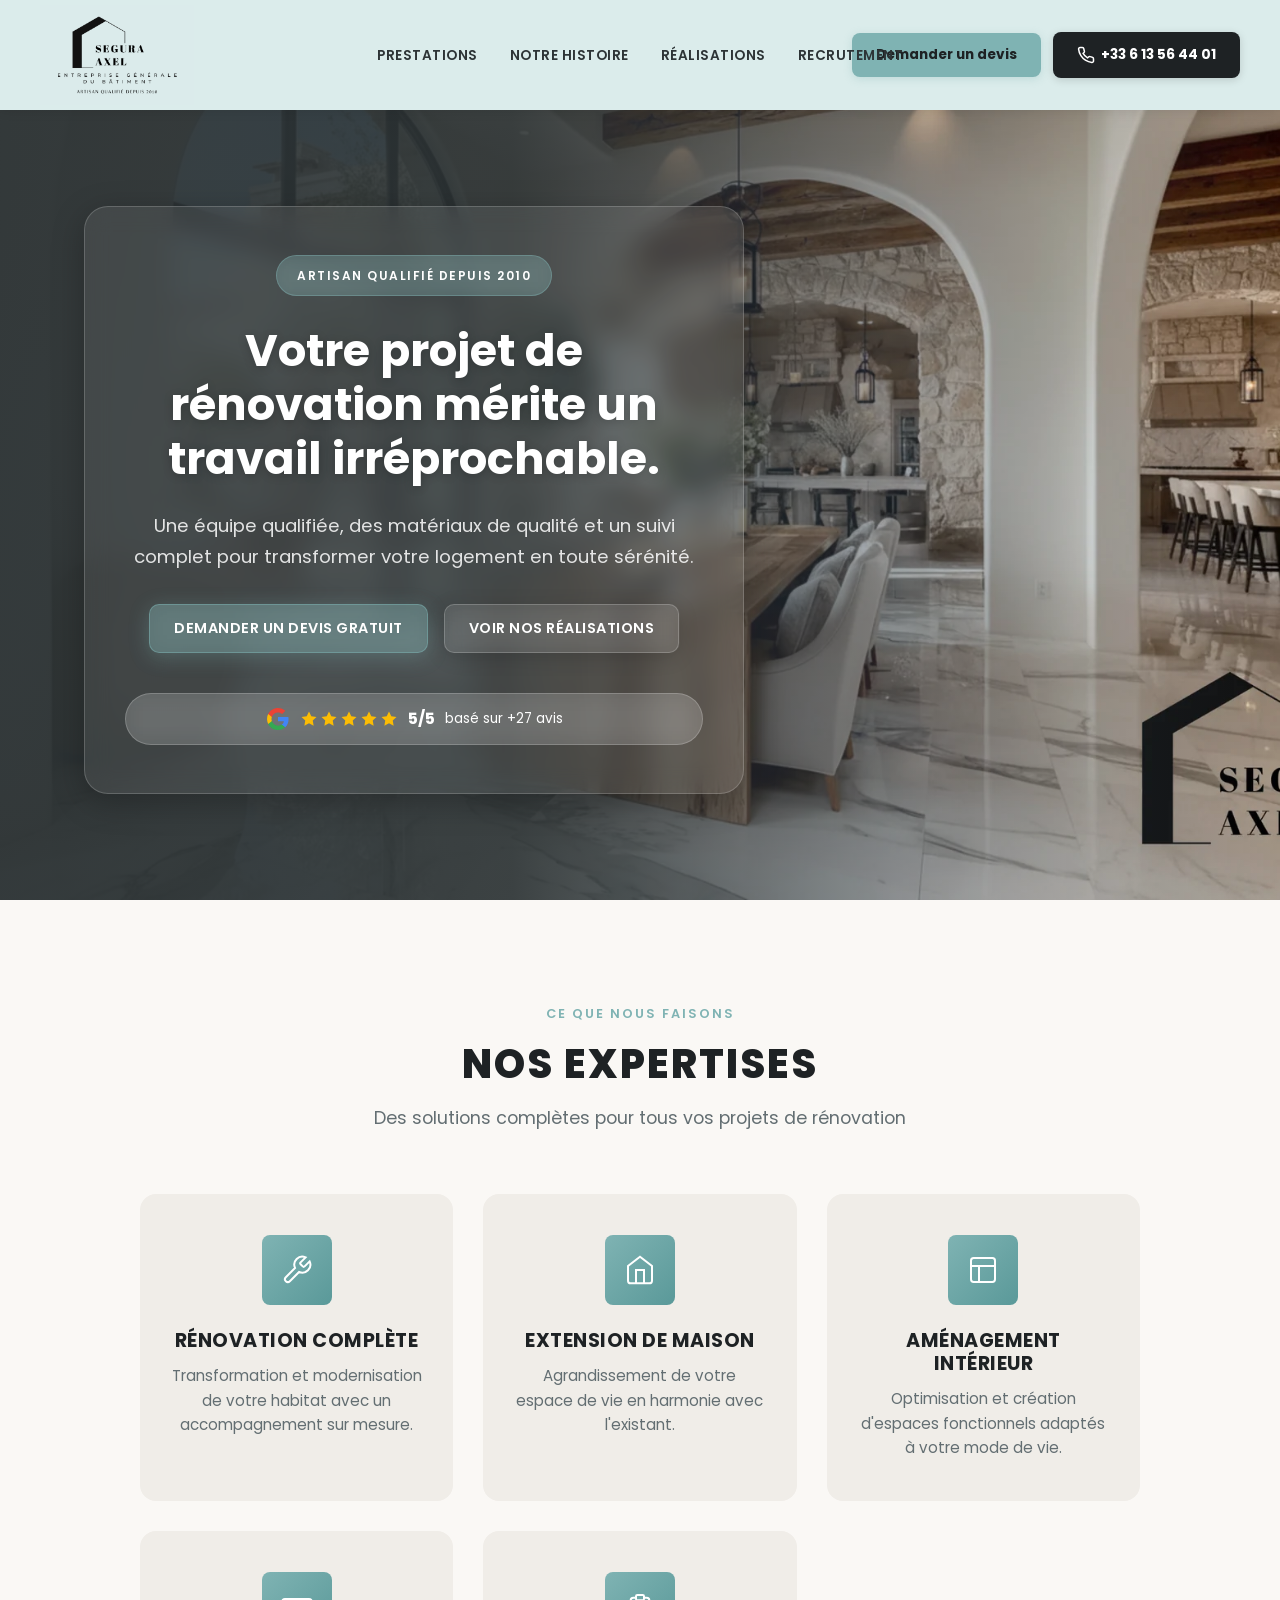
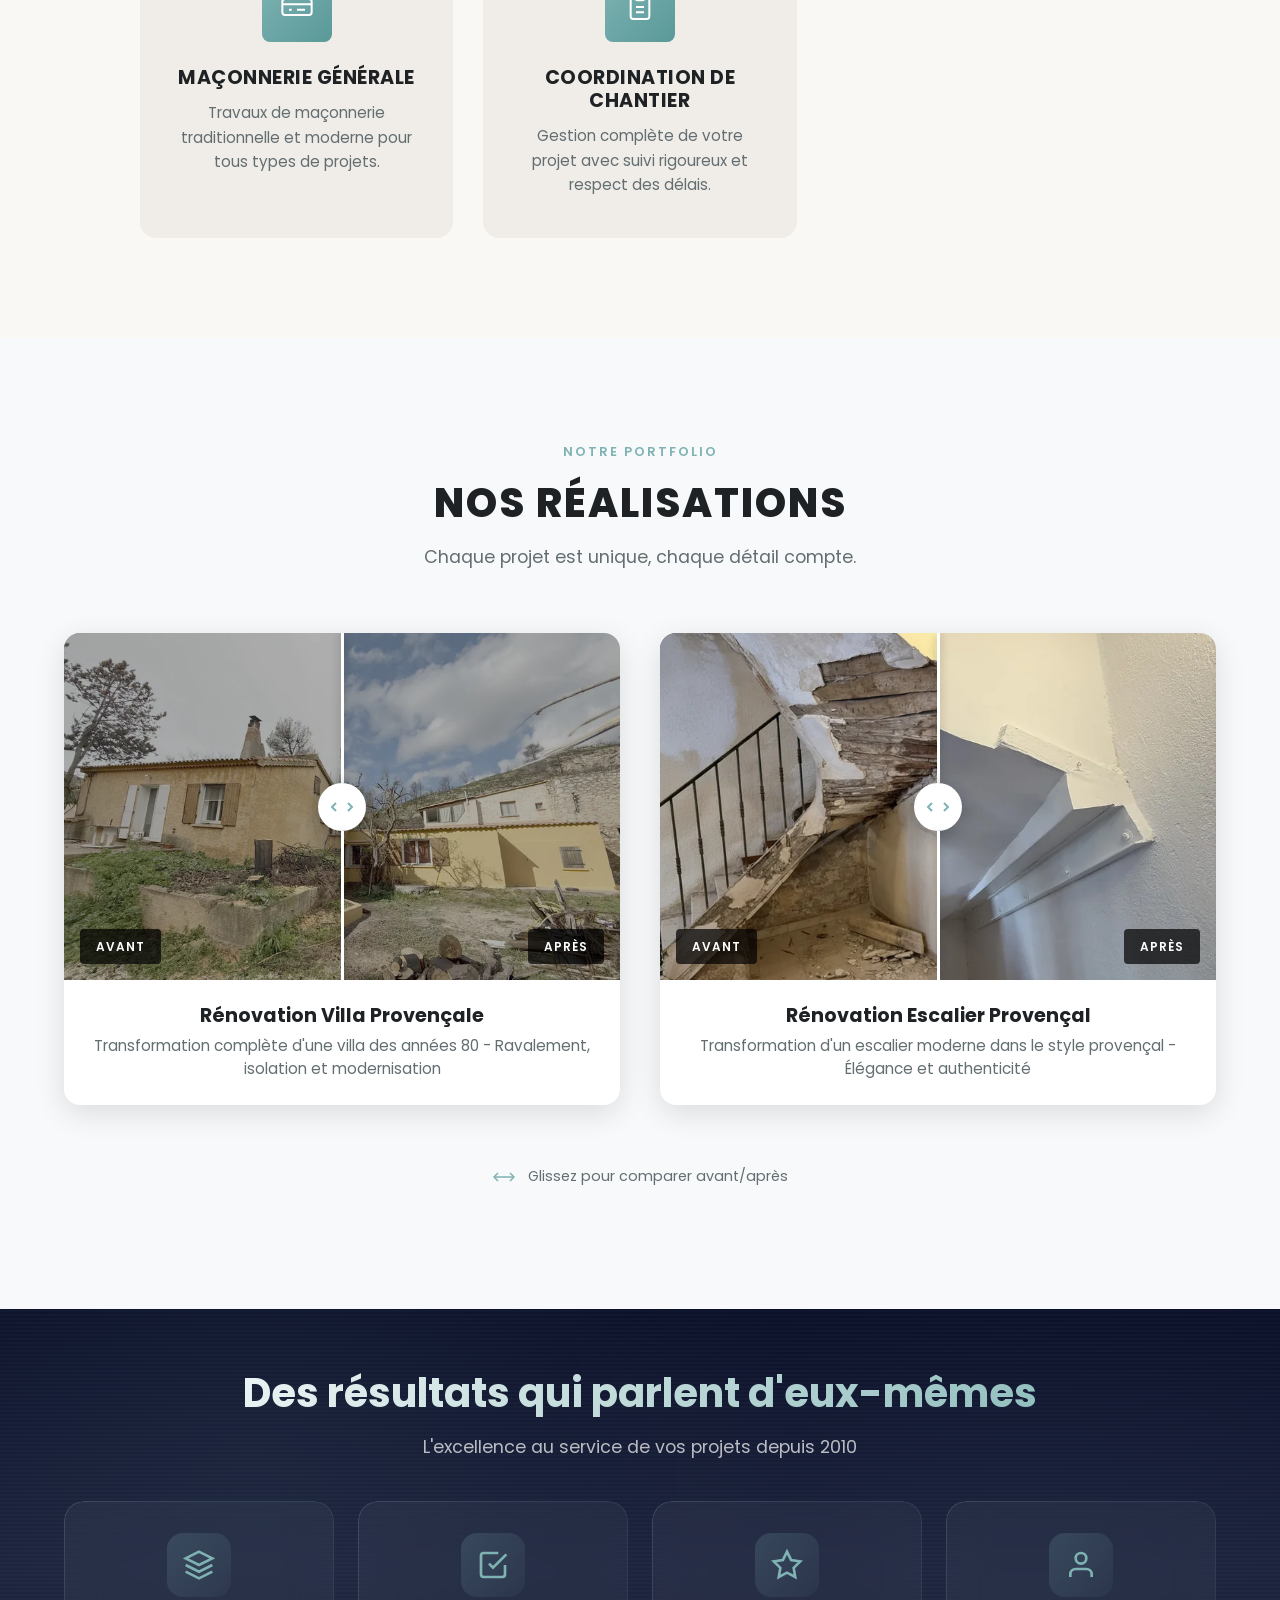
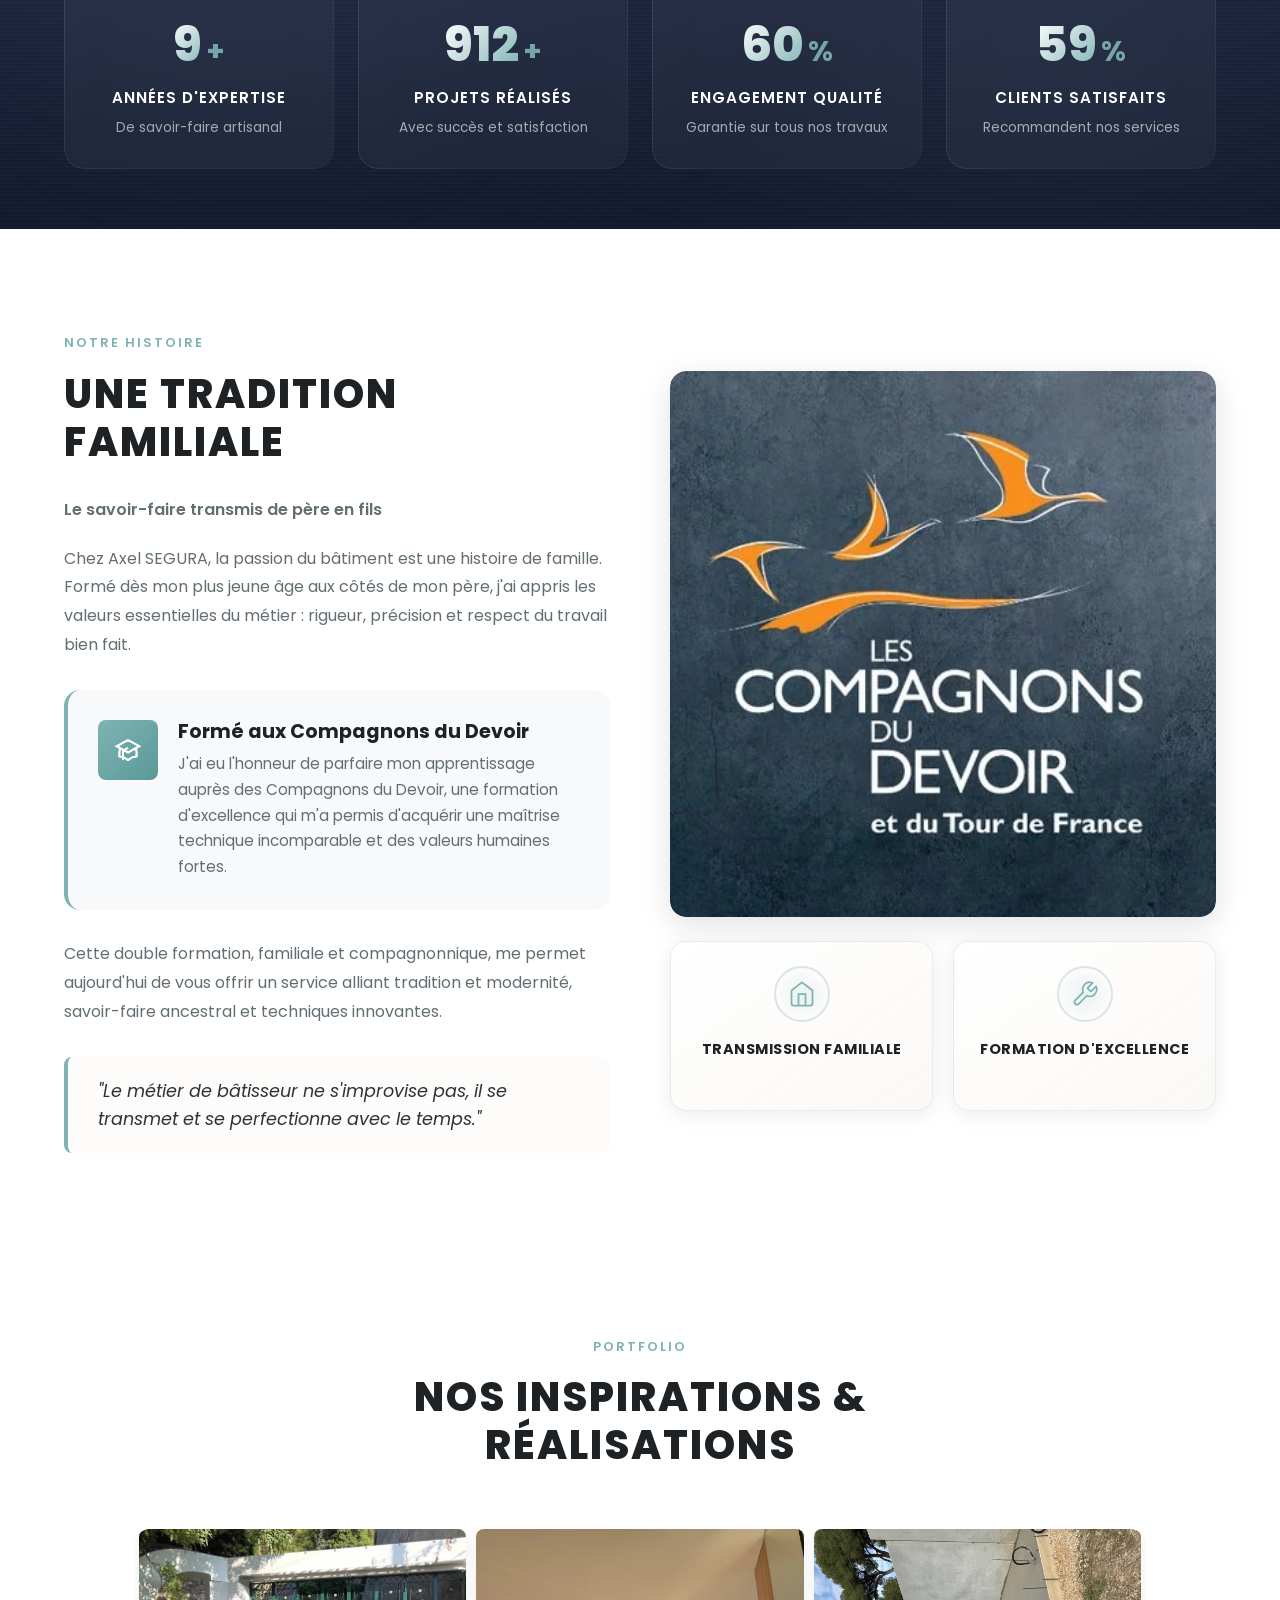
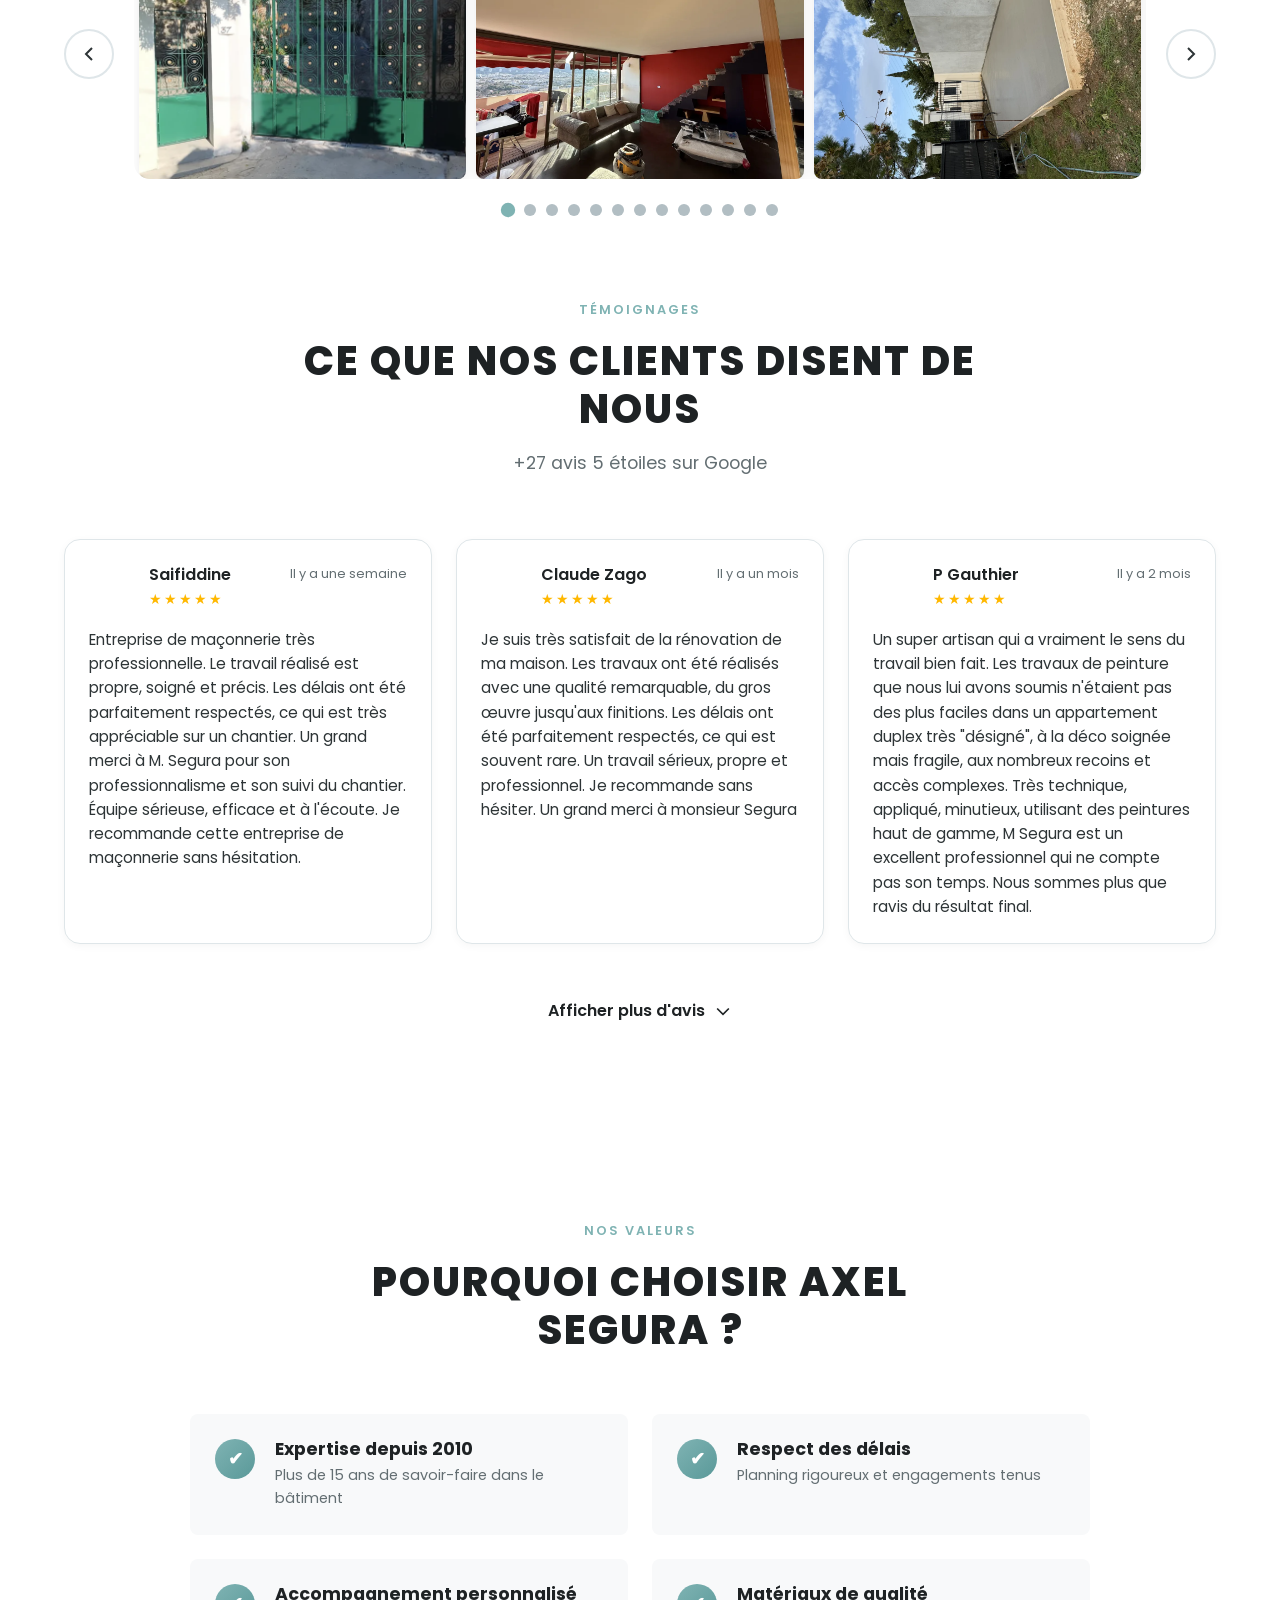
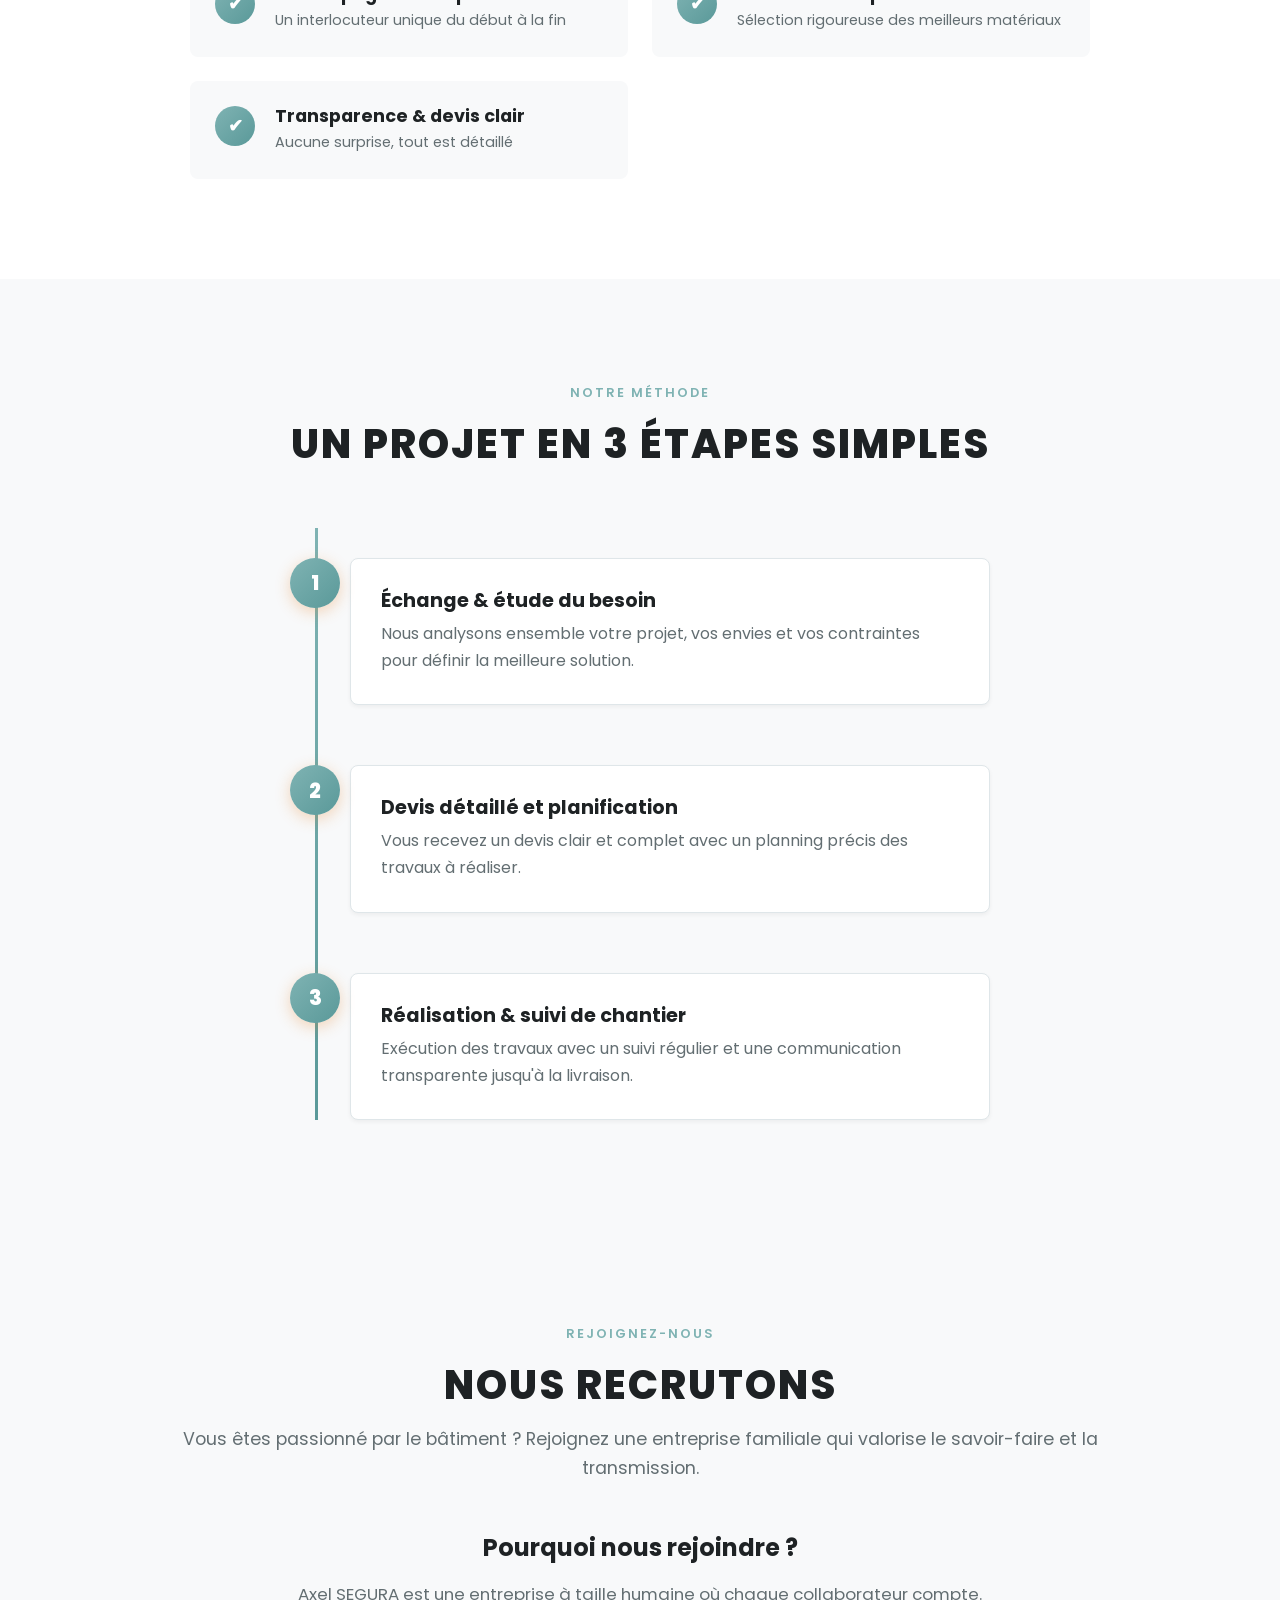
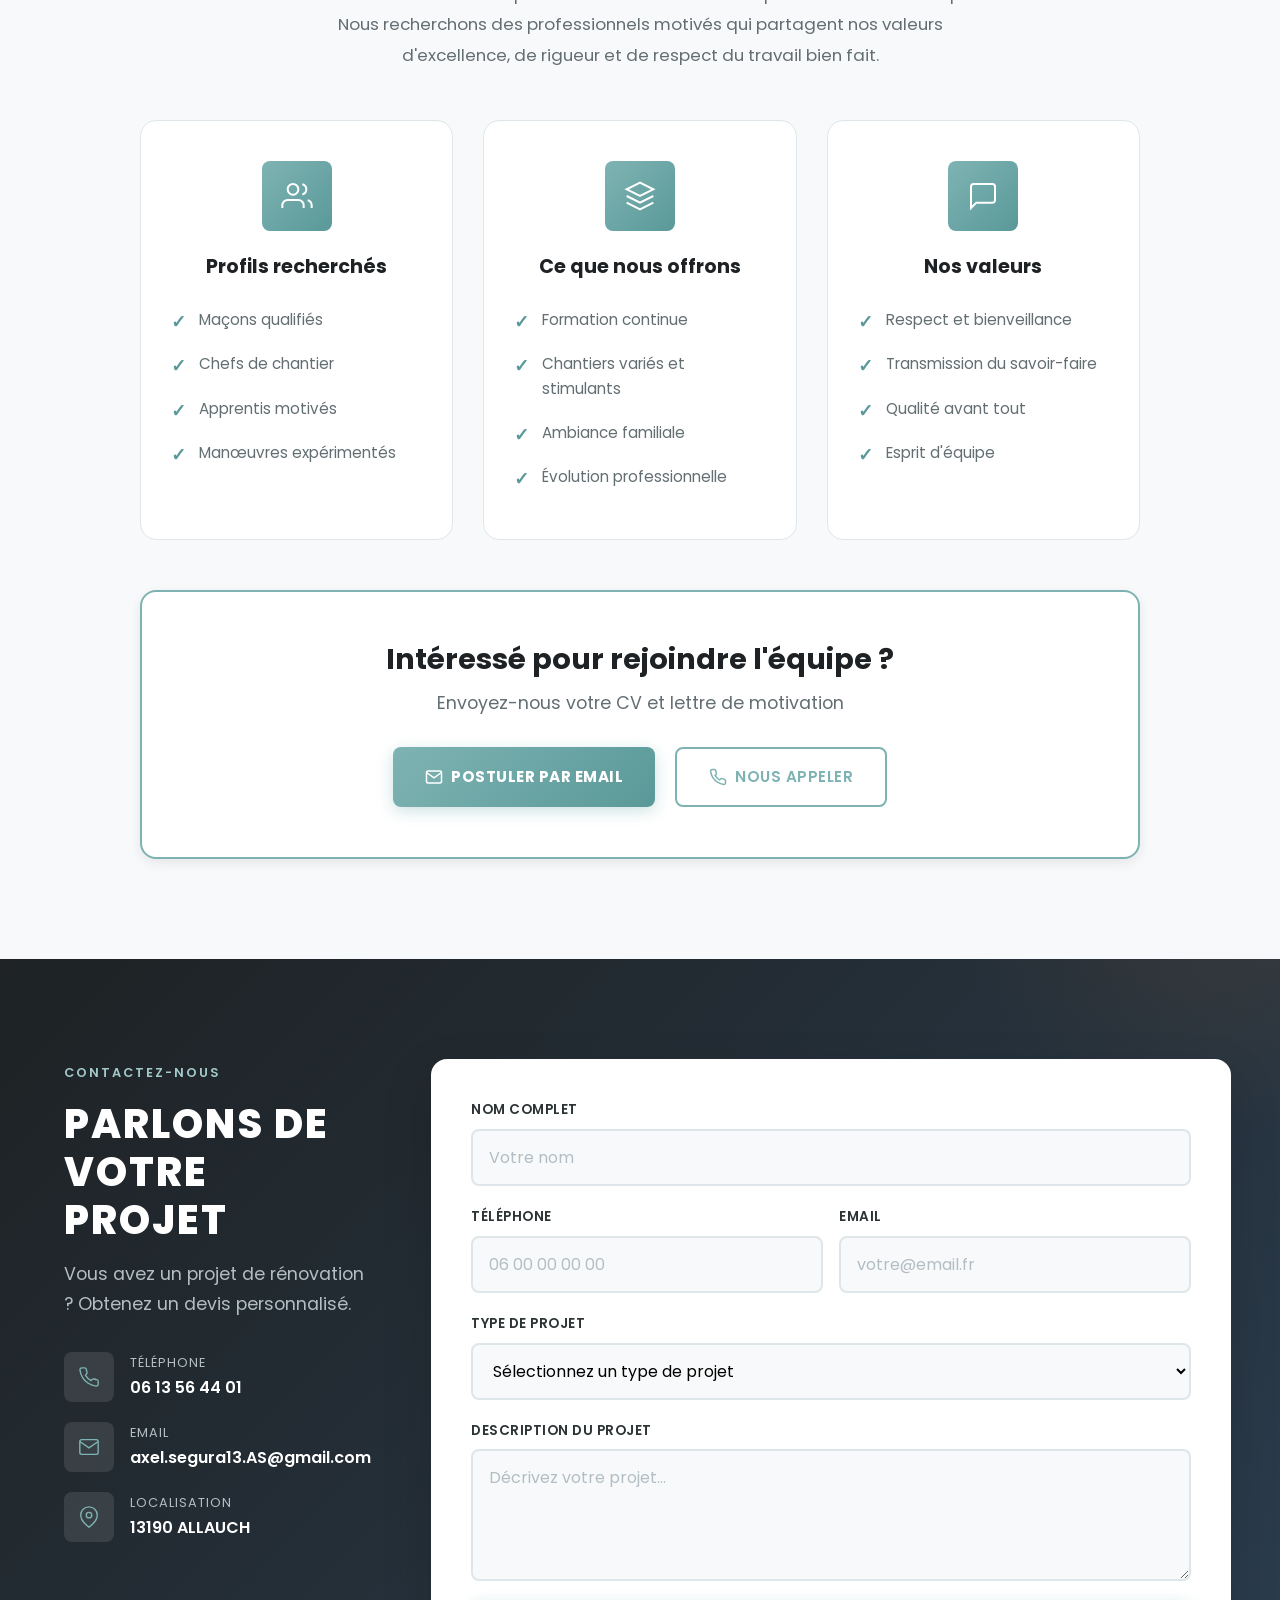
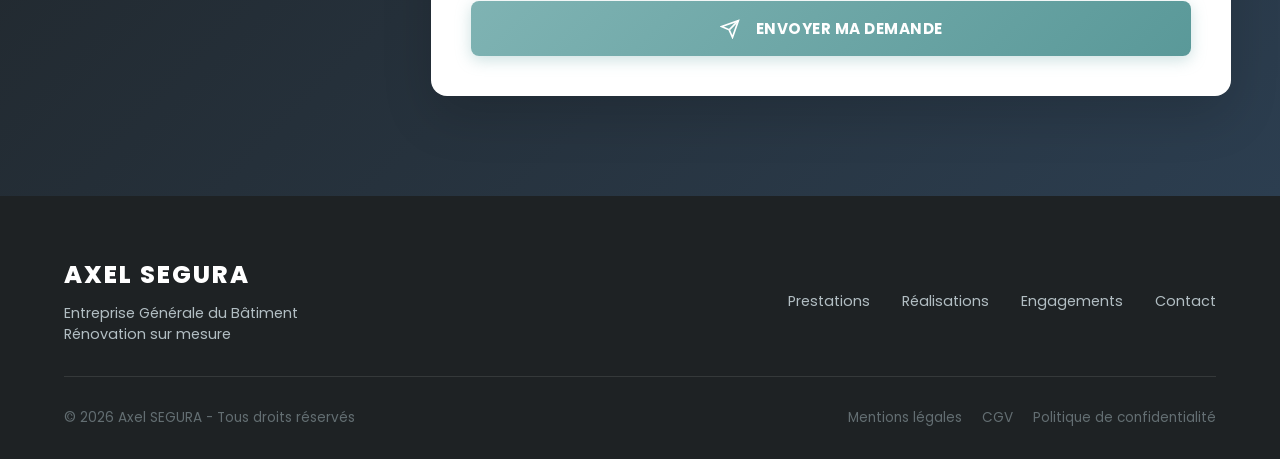
==== index.html @ 1718698f "Fix duplicate content: canonical tags + 301 redirects via vercel.json - Add rel=canonical on all 4 p" ====
<!DOCTYPE html>
<html lang="fr">
<head>
    <!-- Google tag (gtag.js) -->
    <script async src="https://www.googletagmanager.com/gtag/js?id=G-M253PGZ523"></script>
    <script>
      window.dataLayer = window.dataLayer || [];
      function gtag(){dataLayer.push(arguments);}
      gtag('js', new Date());

      gtag('config', 'G-M253PGZ523');
    </script>
    <meta charset="UTF-8">
    <meta name="viewport" content="width=device-width, initial-scale=1.0">
    <meta name="google-site-verification" content="0GB07opwco-Ave3UClfmg_T_8jl6MzcVwBlgSgaX25E">
    <meta name="description" content="Axel SEGURA - Entreprise Générale du Bâtiment. Construction et rénovation sur mesure. Artisan qualifié depuis 2010. Devis gratuit.">
    <meta name="keywords" content="construction, rénovation, bâtiment, maçonnerie, artisan, extension maison, aménagement intérieur">
    <meta name="author" content="Axel SEGURA">
    <title>Axel SEGURA | Construction & Rénovation sur mesure</title>
    <link rel="canonical" href="https://www.axel-segura-renovation.fr/">
    <link rel="preload" as="image" href="hero-bg.webp" type="image/webp" fetchpriority="high">
    <link rel="icon" type="image/png" href="favicon.png">
    <link rel="apple-touch-icon" href="favicon.png">
    <link rel="stylesheet" href="styles.css">
    <link rel="preconnect" href="https://fonts.googleapis.com">
    <link rel="preconnect" href="https://fonts.gstatic.com" crossorigin>
    <link rel="preload" href="https://fonts.googleapis.com/css2?family=Poppins:ital,wght@0,400;0,500;0,600;0,700;0,800;1,400;1,500;1,600&display=swap" as="style" onload="this.onload=null;this.rel='stylesheet'">
    <noscript><link href="https://fonts.googleapis.com/css2?family=Poppins:ital,wght@0,400;0,500;0,600;0,700;0,800;1,400;1,500;1,600&display=swap" rel="stylesheet"></noscript>
</head>
<body>
    <!-- Navigation -->
    <nav class="navbar" id="navbar">
        <div class="nav-container">
            <a href="#" class="nav-logo">
                <img src="AXEL-Logo.png" alt="Axel SEGURA - Entreprise Générale du Bâtiment" class="logo-image">
            </a>
            <ul class="nav-menu" id="navMenu">
                <div class="nav-menu-cta-mobile">
                    <button class="nav-cta-devis mobile-cta" id="openDevisModalMobile">
                        Demander un devis
                    </button>
                    <a href="tel:+33613564401" class="nav-cta-phone mobile-cta">
                        <svg viewBox="0 0 24 24" fill="none" stroke="currentColor" stroke-width="2" style="width: 18px; height: 18px; display: inline-block; vertical-align: middle; margin-right: 6px;">
                            <path d="M22 16.92v3a2 2 0 01-2.18 2 19.79 19.79 0 01-8.63-3.07 19.5 19.5 0 01-6-6 19.79 19.79 0 01-3.07-8.67A2 2 0 014.11 2h3a2 2 0 012 1.72 12.84 12.84 0 00.7 2.81 2 2 0 01-.45 2.11L8.09 9.91a16 16 0 006 6l1.27-1.27a2 2 0 012.11-.45 12.84 12.84 0 002.81.7A2 2 0 0122 16.92z"/>
                        </svg>
                        +33 6 13 56 44 01
                    </a>
                </div>
                <li><a href="#prestations" class="nav-link">Prestations</a></li>
                <li><a href="#histoire" class="nav-link">Notre Histoire</a></li>
                <li><a href="#realisations" class="nav-link">Réalisations</a></li>
                <li><a href="#recrutement" class="nav-link">Recrutement</a></li>
            </ul>
            <div class="nav-cta-group">
                <button class="nav-cta-devis" id="openDevisModal">
                    Demander un devis
                </button>
                <a href="tel:+33613564401" class="nav-cta-phone">
                    <svg viewBox="0 0 24 24" fill="none" stroke="currentColor" stroke-width="2" style="width: 18px; height: 18px; display: inline-block; vertical-align: middle; margin-right: 6px;">
                        <path d="M22 16.92v3a2 2 0 01-2.18 2 19.79 19.79 0 01-8.63-3.07 19.5 19.5 0 01-6-6 19.79 19.79 0 01-3.07-8.67A2 2 0 014.11 2h3a2 2 0 012 1.72 12.84 12.84 0 00.7 2.81 2 2 0 01-.45 2.11L8.09 9.91a16 16 0 006 6l1.27-1.27a2 2 0 012.11-.45 12.84 12.84 0 002.81.7A2 2 0 0122 16.92z"/>
                    </svg>
                    +33 6 13 56 44 01
                </a>
            </div>
            <button class="nav-toggle" id="navToggle" aria-label="Menu">
                <span></span>
                <span></span>
                <span></span>
            </button>
        </div>
    </nav>

    <!-- Modal Devis -->
    <div class="modal-overlay" id="devisModal">
        <div class="modal-content">
            <button class="modal-close" id="closeDevisModal">&times;</button>
            <h2 class="modal-title">Demande de devis gratuit</h2>
            <p class="modal-subtitle">Remplissez le formulaire ci-dessous et nous vous recontacterons dans les plus brefs délais.</p>
            <form class="devis-form" id="devisForm" action="https://formsubmit.co/axel.segura13.AS@gmail.com" method="POST">
                <input type="hidden" name="_subject" value="Nouvelle demande de devis - Site Axel SEGURA">
                <input type="hidden" name="_captcha" value="false">
                <input type="hidden" name="_template" value="table">
                <div class="form-row">
                    <div class="form-group">
                        <label for="devis-nom">Nom *</label>
                        <input type="text" id="devis-nom" name="nom" required placeholder="Votre nom">
                    </div>
                    <div class="form-group">
                        <label for="devis-prenom">Prénom *</label>
                        <input type="text" id="devis-prenom" name="prenom" required placeholder="Votre prénom">
                    </div>
                </div>
                <div class="form-row">
                    <div class="form-group">
                        <label for="devis-email">Email *</label>
                        <input type="email" id="devis-email" name="email" required placeholder="votre@email.com">
                    </div>
                    <div class="form-group">
                        <label for="devis-telephone">Téléphone *</label>
                        <input type="tel" id="devis-telephone" name="telephone" required placeholder="06 XX XX XX XX">
                    </div>
                </div>
                <div class="form-group">
                    <label for="devis-projet">Type de projet *</label>
                    <select id="devis-projet" name="projet" required>
                        <option value="">Sélectionnez un type de projet</option>
                        <option value="renovation">Rénovation complète</option>
                        <option value="extension">Extension / Agrandissement</option>
                        <option value="amenagement">Aménagement intérieur</option>
                        <option value="facade">Ravalement de façade</option>
                        <option value="autre">Autre projet</option>
                    </select>
                </div>
                <div class="form-group">
                    <label for="devis-message">Description du projet *</label>
                    <textarea id="devis-message" name="message" rows="4" required placeholder="Décrivez votre projet en quelques lignes..."></textarea>
                </div>
                <button type="submit" class="btn-submit-devis" id="devisBtnSubmit">Envoyer ma demande</button>
            </form>
            <div class="devis-success" id="devisSuccess">
                <div class="contact-success-icon">
                    <svg viewBox="0 0 24 24" fill="none" stroke="currentColor" stroke-width="2" width="48" height="48">
                        <path d="M22 11.08V12a10 10 0 1 1-5.93-9.14"/>
                        <polyline points="22 4 12 14.01 9 11.01"/>
                    </svg>
                </div>
                <h3>Demande envoyée !</h3>
                <p>Votre demande de devis a bien été réceptionnée. Nous vous recontacterons dans les plus brefs délais.</p>
            </div>
        </div>
    </div>

    <!-- Hero Section -->
    <section class="hero" id="hero">
        <div class="hero-overlay"></div>
        <div class="hero-container">
            <div class="hero-content fade-up">
                <div class="hero-glass-card">
                    <span class="hero-badge">Artisan qualifié depuis 2010</span>
                    <h1 class="hero-title">Votre projet de rénovation mérite un travail irréprochable.</h1>
                    <p class="hero-subtitle">Une équipe qualifiée, des matériaux de qualité et un suivi complet pour transformer votre logement en toute sérénité.</p>
                    <div class="hero-buttons">
                        <button class="btn btn-glass-primary open-devis-modal">
                            Demander un devis gratuit
                        </button>
                        <a href="#realisations" class="btn btn-glass-secondary">
                            Voir nos réalisations
                        </a>
                    </div>
                    <div class="google-reviews-badge">
                        <svg class="google-logo" viewBox="0 0 24 24" width="24" height="24">
                            <path fill="#4285F4" d="M22.56 12.25c0-.78-.07-1.53-.2-2.25H12v4.26h5.92c-.26 1.37-1.04 2.53-2.21 3.31v2.77h3.57c2.08-1.92 3.28-4.74 3.28-8.09z"/>
                            <path fill="#34A853" d="M12 23c2.97 0 5.46-.98 7.28-2.66l-3.57-2.77c-.98.66-2.23 1.06-3.71 1.06-2.86 0-5.29-1.93-6.16-4.53H2.18v2.84C3.99 20.53 7.7 23 12 23z"/>
                            <path fill="#FBBC05" d="M5.84 14.09c-.22-.66-.35-1.36-.35-2.09s.13-1.43.35-2.09V7.07H2.18C1.43 8.55 1 10.22 1 12s.43 3.45 1.18 4.93l2.85-2.22.81-.62z"/>
                            <path fill="#EA4335" d="M12 5.38c1.62 0 3.06.56 4.21 1.64l3.15-3.15C17.45 2.09 14.97 1 12 1 7.7 1 3.99 3.47 2.18 7.07l3.66 2.84c.87-2.6 3.3-4.53 6.16-4.53z"/>
                        </svg>
                        <div class="google-stars">
                            <svg viewBox="0 0 24 24" fill="#FBBC05" width="18" height="18"><path d="M12 2l3.09 6.26L22 9.27l-5 4.87 1.18 6.88L12 17.77l-6.18 3.25L7 14.14 2 9.27l6.91-1.01L12 2z"/></svg>
                            <svg viewBox="0 0 24 24" fill="#FBBC05" width="18" height="18"><path d="M12 2l3.09 6.26L22 9.27l-5 4.87 1.18 6.88L12 17.77l-6.18 3.25L7 14.14 2 9.27l6.91-1.01L12 2z"/></svg>
                            <svg viewBox="0 0 24 24" fill="#FBBC05" width="18" height="18"><path d="M12 2l3.09 6.26L22 9.27l-5 4.87 1.18 6.88L12 17.77l-6.18 3.25L7 14.14 2 9.27l6.91-1.01L12 2z"/></svg>
                            <svg viewBox="0 0 24 24" fill="#FBBC05" width="18" height="18"><path d="M12 2l3.09 6.26L22 9.27l-5 4.87 1.18 6.88L12 17.77l-6.18 3.25L7 14.14 2 9.27l6.91-1.01L12 2z"/></svg>
                            <svg viewBox="0 0 24 24" fill="#FBBC05" width="18" height="18"><path d="M12 2l3.09 6.26L22 9.27l-5 4.87 1.18 6.88L12 17.77l-6.18 3.25L7 14.14 2 9.27l6.91-1.01L12 2z"/></svg>
                        </div>
                        <span class="google-rating">5/5</span>
                        <span class="google-reviews-count">basé sur +27 avis</span>
                    </div>
                </div>
            </div>
        </div>
    </section>

    <!-- Prestations Section -->
    <section class="prestations" id="prestations">
        <div class="container">
            <div class="section-header fade-up">
                <span class="section-tag">Ce que nous faisons</span>
                <h2 class="section-title">NOS EXPERTISES</h2>
                <p class="section-subtitle">Des solutions complètes pour tous vos projets de rénovation</p>
            </div>
            <div class="prestations-grid">
                <div class="prestation-card fade-up">
                    <div class="prestation-icon">
                        <svg viewBox="0 0 24 24" fill="none" stroke="currentColor" stroke-width="1.5">
                            <path d="M14.7 6.3a1 1 0 000 1.4l1.6 1.6a1 1 0 001.4 0l3.77-3.77a6 6 0 01-7.94 7.94l-6.91 6.91a2.12 2.12 0 01-3-3l6.91-6.91a6 6 0 017.94-7.94l-3.76 3.76z"/>
                        </svg>
                    </div>
                    <h3>Rénovation complète</h3>
                    <p>Transformation et modernisation de votre habitat avec un accompagnement sur mesure.</p>
                </div>
                <div class="prestation-card fade-up delay-2">
                    <div class="prestation-icon">
                        <svg viewBox="0 0 24 24" fill="none" stroke="currentColor" stroke-width="1.5">
                            <path d="M3 9l9-7 9 7v11a2 2 0 01-2 2H5a2 2 0 01-2-2z"/>
                            <path d="M9 22V12h6v10"/>
                        </svg>
                    </div>
                    <h3>Extension de maison</h3>
                    <p>Agrandissement de votre espace de vie en harmonie avec l'existant.</p>
                </div>
                <div class="prestation-card fade-up">
                    <div class="prestation-icon">
                        <svg viewBox="0 0 24 24" fill="none" stroke="currentColor" stroke-width="1.5">
                            <rect x="3" y="3" width="18" height="18" rx="2"/>
                            <path d="M3 9h18M9 21V9"/>
                        </svg>
                    </div>
                    <h3>Aménagement intérieur</h3>
                    <p>Optimisation et création d'espaces fonctionnels adaptés à votre mode de vie.</p>
                </div>
                <div class="prestation-card fade-up delay-1">
                    <div class="prestation-icon">
                        <svg viewBox="0 0 24 24" fill="none" stroke="currentColor" stroke-width="1.5">
                            <rect x="1" y="6" width="22" height="12" rx="2"/>
                            <path d="M1 10h22M6 14h2M12 14h6"/>
                        </svg>
                    </div>
                    <h3>Maçonnerie générale</h3>
                    <p>Travaux de maçonnerie traditionnelle et moderne pour tous types de projets.</p>
                </div>
                <div class="prestation-card fade-up delay-2">
                    <div class="prestation-icon">
                        <svg viewBox="0 0 24 24" fill="none" stroke="currentColor" stroke-width="1.5">
                            <path d="M9 5H7a2 2 0 00-2 2v12a2 2 0 002 2h10a2 2 0 002-2V7a2 2 0 00-2-2h-2"/>
                            <rect x="9" y="3" width="6" height="4" rx="1"/>
                            <path d="M9 12h6M9 16h6"/>
                        </svg>
                    </div>
                    <h3>Coordination de chantier</h3>
                    <p>Gestion complète de votre projet avec suivi rigoureux et respect des délais.</p>
                </div>
            </div>
        </div>
    </section>

    <!-- Réalisations Section -->
    <section class="realisations" id="realisations">
        <div class="container">
            <div class="section-header fade-up">
                <span class="section-tag">Notre portfolio</span>
                <h2 class="section-title">NOS RÉALISATIONS</h2>
                <p class="section-subtitle">Chaque projet est unique, chaque détail compte.</p>
            </div>
            <div class="comparison-gallery fade-up">
                <div class="comparison-slider-container">
                    <div class="comparison-slider" id="comparisonSlider1">
                        <div class="comparison-image comparison-before">
                            <img src="Avant1.webp" width="800" height="600" loading="lazy" alt="Avant rénovation" onerror="this.style.display='none'; this.parentElement.classList.add('placeholder-active');">
                            <div class="comparison-placeholder">
                                <svg viewBox="0 0 24 24" fill="none" stroke="currentColor" stroke-width="1.5">
                                    <rect x="3" y="3" width="18" height="18" rx="2"/>
                                    <circle cx="8.5" cy="8.5" r="1.5"/>
                                    <path d="M21 15l-5-5L5 21"/>
                                </svg>
                                <span>Image Avant</span>
                            </div>
                            <span class="comparison-label">AVANT</span>
                        </div>
                        <div class="comparison-image comparison-after">
                            <img src="Apres1.webp" width="800" height="600" loading="lazy" alt="Après rénovation" onerror="this.style.display='none'; this.parentElement.classList.add('placeholder-active');">
                            <div class="comparison-placeholder">
                                <svg viewBox="0 0 24 24" fill="none" stroke="currentColor" stroke-width="1.5">
                                    <rect x="3" y="3" width="18" height="18" rx="2"/>
                                    <circle cx="8.5" cy="8.5" r="1.5"/>
                                    <path d="M21 15l-5-5L5 21"/>
                                </svg>
                                <span>Image Après</span>
                            </div>
                            <span class="comparison-label">APRÈS</span>
                        </div>
                        <div class="comparison-handle">
                            <div class="comparison-handle-line"></div>
                            <div class="comparison-handle-circle">
                                <svg viewBox="0 0 24 24" fill="none" stroke="currentColor" stroke-width="2">
                                    <path d="M18 8l4 4-4 4"/>
                                    <path d="M6 8l-4 4 4 4"/>
                                </svg>
                            </div>
                            <div class="comparison-handle-line"></div>
                        </div>
                    </div>
                    <div class="comparison-caption">
                        <h4>Rénovation Villa Provençale</h4>
                        <p>Transformation complète d'une villa des années 80 - Ravalement, isolation et modernisation</p>
                    </div>
                </div>
                
                <div class="comparison-slider-container">
                    <div class="comparison-slider" id="comparisonSlider2">
                        <div class="comparison-image comparison-before">
                            <img src="Avant2.webp" width="800" height="457" loading="lazy" alt="Avant rénovation escalier" onerror="this.style.display='none'; this.parentElement.classList.add('placeholder-active');">
                            <div class="comparison-placeholder">
                                <svg viewBox="0 0 24 24" fill="none" stroke="currentColor" stroke-width="1.5">
                                    <rect x="3" y="3" width="18" height="18" rx="2"/>
                                    <circle cx="8.5" cy="8.5" r="1.5"/>
                                    <path d="M21 15l-5-5L5 21"/>
                                </svg>
                                <span>Image Avant</span>
                            </div>
                            <span class="comparison-label">AVANT</span>
                        </div>
                        <div class="comparison-image comparison-after">
                            <img src="Apres2.webp" width="800" height="1066" loading="lazy" alt="Après rénovation escalier" onerror="this.style.display='none'; this.parentElement.classList.add('placeholder-active');">
                            <div class="comparison-placeholder">
                                <svg viewBox="0 0 24 24" fill="none" stroke="currentColor" stroke-width="1.5">
                                    <rect x="3" y="3" width="18" height="18" rx="2"/>
                                    <circle cx="8.5" cy="8.5" r="1.5"/>
                                    <path d="M21 15l-5-5L5 21"/>
                                </svg>
                                <span>Image Après</span>
                            </div>
                            <span class="comparison-label">APRÈS</span>
                        </div>
                        <div class="comparison-handle">
                            <div class="comparison-handle-line"></div>
                            <div class="comparison-handle-circle">
                                <svg viewBox="0 0 24 24" fill="none" stroke="currentColor" stroke-width="2">
                                    <path d="M18 8l4 4-4 4"/>
                                    <path d="M6 8l-4 4 4 4"/>
                                </svg>
                            </div>
                            <div class="comparison-handle-line"></div>
                        </div>
                    </div>
                    <div class="comparison-caption">
                        <h4>Rénovation Escalier Provençal</h4>
                        <p>Transformation d'un escalier moderne dans le style provençal - Élégance et authenticité</p>
                    </div>
                </div>
                
                <div class="comparison-instruction">
                    <svg viewBox="0 0 24 24" fill="none" stroke="currentColor" stroke-width="1.5">
                        <path d="M18 8l4 4-4 4"/>
                        <path d="M6 8l-4 4 4 4"/>
                        <line x1="2" y1="12" x2="22" y2="12"/>
                    </svg>
                    <span>Glissez pour comparer avant/après</span>
                </div>
            </div>
        </div>
    </section>

    <!-- Preuve Sociale Section -->
    <section class="social-proof" id="social-proof">
        <div class="container">
            <div class="social-proof-header fade-up">
                <h2 class="social-proof-title">Des résultats qui parlent d'eux-mêmes</h2>
                <p class="social-proof-subtitle">L'excellence au service de vos projets depuis 2010</p>
            </div>
            <div class="stats-grid-modern">
                <div class="stat-card fade-up">
                    <div class="stat-card-inner">
                        <div class="stat-icon-modern">
                            <svg viewBox="0 0 24 24" fill="none" stroke="currentColor" stroke-width="2">
                                <path d="M12 2L2 7l10 5 10-5-10-5z"/>
                                <path d="M2 17l10 5 10-5M2 12l10 5 10-5"/>
                            </svg>
                        </div>
                        <div class="stat-content">
                            <div class="stat-number-wrapper">
                                <span class="stat-number" data-target="15">0</span>
                                <span class="stat-suffix">+</span>
                            </div>
                            <span class="stat-label">Années d'expertise</span>
                            <span class="stat-description">De savoir-faire artisanal</span>
                        </div>
                    </div>
                </div>
                <div class="stat-card fade-up delay-1">
                    <div class="stat-card-inner">
                        <div class="stat-icon-modern">
                            <svg viewBox="0 0 24 24" fill="none" stroke="currentColor" stroke-width="2">
                                <path d="M9 11l3 3L22 4"/>
                                <path d="M21 12v7a2 2 0 01-2 2H5a2 2 0 01-2-2V5a2 2 0 012-2h11"/>
                            </svg>
                        </div>
                        <div class="stat-content">
                            <div class="stat-number-wrapper">
                                <span class="stat-number" data-target="1500">0</span>
                                <span class="stat-suffix">+</span>
                            </div>
                            <span class="stat-label">Projets réalisés</span>
                            <span class="stat-description">Avec succès et satisfaction</span>
                        </div>
                    </div>
                </div>
                <div class="stat-card fade-up delay-2">
                    <div class="stat-card-inner">
                        <div class="stat-icon-modern">
                            <svg viewBox="0 0 24 24" fill="none" stroke="currentColor" stroke-width="2">
                                <path d="M12 2l3.09 6.26L22 9.27l-5 4.87 1.18 6.88L12 17.77l-6.18 3.25L7 14.14 2 9.27l6.91-1.01L12 2z"/>
                            </svg>
                        </div>
                        <div class="stat-content">
                            <div class="stat-number-wrapper">
                                <span class="stat-number" data-target="100">0</span>
                                <span class="stat-suffix">%</span>
                            </div>
                            <span class="stat-label">Engagement qualité</span>
                            <span class="stat-description">Garantie sur tous nos travaux</span>
                        </div>
                    </div>
                </div>
                <div class="stat-card fade-up delay-3">
                    <div class="stat-card-inner">
                        <div class="stat-icon-modern">
                            <svg viewBox="0 0 24 24" fill="none" stroke="currentColor" stroke-width="2">
                                <path d="M20 21v-2a4 4 0 00-4-4H8a4 4 0 00-4 4v2"/>
                                <circle cx="12" cy="7" r="4"/>
                            </svg>
                        </div>
                        <div class="stat-content">
                            <div class="stat-number-wrapper">
                                <span class="stat-number" data-target="98">0</span>
                                <span class="stat-suffix">%</span>
                            </div>
                            <span class="stat-label">Clients satisfaits</span>
                            <span class="stat-description">Recommandent nos services</span>
                        </div>
                    </div>
                </div>
            </div>
        </div>
    </section>

    <!-- Histoire Section -->
    <section class="histoire" id="histoire">
        <div class="container">
            <div class="histoire-wrapper">
                <div class="histoire-content fade-up">
                    <span class="section-tag">Notre histoire</span>
                    <h2 class="section-title">UNE TRADITION FAMILIALE</h2>
                    <div class="histoire-text">
                        <p class="histoire-intro">Le savoir-faire transmis de père en fils</p>
                        <p>Chez Axel SEGURA, la passion du bâtiment est une histoire de famille. Formé dès mon plus jeune âge aux côtés de mon père, j'ai appris les valeurs essentielles du métier : rigueur, précision et respect du travail bien fait.</p>
                        <div class="histoire-highlight">
                            <div class="highlight-icon">
                                <svg viewBox="0 0 24 24" fill="none" stroke="currentColor" stroke-width="1.5">
                                    <path d="M12 14l9-5-9-5-9 5 9 5z"/>
                                    <path d="M12 14l6.16-3.422a12.083 12.083 0 01.665 6.479A11.952 11.952 0 0012 20.055a11.952 11.952 0 00-6.824-2.998 12.078 12.078 0 01.665-6.479L12 14z"/>
                                    <path d="M12 14l9-5-9-5-9 5 9 5zm0 0l6.16-3.422a12.083 12.083 0 01.665 6.479A11.952 11.952 0 0012 20.055a11.952 11.952 0 00-6.824-2.998 12.078 12.078 0 01.665-6.479L12 14zm-4 6v-7.5l4-2.222"/>
                                </svg>
                            </div>
                            <div class="highlight-content">
                                <h4>Formé aux Compagnons du Devoir</h4>
                                <p>J'ai eu l'honneur de parfaire mon apprentissage auprès des Compagnons du Devoir, une formation d'excellence qui m'a permis d'acquérir une maîtrise technique incomparable et des valeurs humaines fortes.</p>
                            </div>
                        </div>
                        <p>Cette double formation, familiale et compagnonnique, me permet aujourd'hui de vous offrir un service alliant tradition et modernité, savoir-faire ancestral et techniques innovantes.</p>
                        <blockquote class="histoire-quote">
                            "Le métier de bâtisseur ne s'improvise pas, il se transmet et se perfectionne avec le temps."
                        </blockquote>
                    </div>
                </div>
                <div class="histoire-image fade-up delay-1">
                    <div class="histoire-image-wrapper">
                        <img src="Compagnons-du-devoir-8.webp" width="400" height="400" loading="lazy" alt="Les Compagnons du Devoir et du Tour de France" class="histoire-image-real">
                    </div>
                    <div class="histoire-badges-modern">
                        <div class="badge-card" data-badge="famille">
                            <div class="badge-card-inner">
                                <div class="badge-icon-container">
                                    <div class="badge-icon-ring"></div>
                                    <div class="badge-icon-pulse"></div>
                                    <svg class="badge-svg" viewBox="0 0 24 24" fill="none" stroke="currentColor" stroke-width="1.5">
                                        <path class="svg-path-animate" d="M3 9l9-7 9 7v11a2 2 0 01-2 2H5a2 2 0 01-2-2z"/>
                                        <path class="svg-path-animate delay" d="M9 22V12h6v10"/>
                                    </svg>
                                </div>
                                <div class="badge-content">
                                    <span class="badge-title">Transmission familiale</span>
                                    <span class="badge-subtitle">Un héritage de savoir-faire</span>
                                </div>
                                <div class="badge-line"></div>
                            </div>
                        </div>
                        <div class="badge-card" data-badge="formation">
                            <div class="badge-card-inner">
                                <div class="badge-icon-container">
                                    <div class="badge-icon-ring"></div>
                                    <div class="badge-icon-pulse"></div>
                                    <svg class="badge-svg" viewBox="0 0 24 24" fill="none" stroke="currentColor" stroke-width="1.5">
                                        <path class="svg-path-animate" d="M14.7 6.3a1 1 0 000 1.4l1.6 1.6a1 1 0 001.4 0l3.77-3.77a6 6 0 01-7.94 7.94l-6.91 6.91a2.12 2.12 0 01-3-3l6.91-6.91a6 6 0 017.94-7.94l-3.76 3.76z"/>
                                    </svg>
                                </div>
                                <div class="badge-content">
                                    <span class="badge-title">Formation d'excellence</span>
                                    <span class="badge-subtitle">Compagnons du Devoir</span>
                                </div>
                                <div class="badge-line"></div>
                            </div>
                        </div>
                    </div>
                </div>
            </div>
        </div>
    </section>

    <!-- Gallery & Testimonials Section -->
    <section class="testimonials-section" id="testimonials">
        <div class="container">
            <!-- Gallery Carousel -->
            <div class="section-header fade-up">
                <span class="section-tag">Portfolio</span>
                <h2 class="section-title">NOS INSPIRATIONS & RÉALISATIONS</h2>
            </div>
            
            <div class="gallery-carousel fade-up">
                <div class="carousel-container">
                    <button class="carousel-btn carousel-prev" aria-label="Précédent">
                        <svg viewBox="0 0 24 24" fill="none" stroke="currentColor" stroke-width="2">
                            <path d="M15 18l-6-6 6-6"/>
                        </svg>
                    </button>
                    <div class="carousel-track-container">
                        <div class="carousel-track">
                            <div class="carousel-slide">
                                <img src="930841.webp" width="1200" height="508" loading="lazy" alt="Réalisation Axel Segura">
                            </div>
                            <div class="carousel-slide">
                                <img src="IMG_7239.webp" width="1200" height="900" loading="lazy" alt="Réalisation Axel Segura">
                            </div>
                            <div class="carousel-slide">
                                <img src="IMG_5467.webp" width="1200" height="900" loading="lazy" alt="Réalisation Axel Segura">
                            </div>
                            <div class="carousel-slide">
                                <img src="4744.webp" width="1200" height="900" loading="lazy" alt="Réalisation Axel Segura">
                            </div>
                            <div class="carousel-slide">
                                <img src="4860.webp" width="1200" height="900" loading="lazy" alt="Réalisation Axel Segura">
                            </div>
                            <div class="carousel-slide">
                                <img src="4681.webp" width="1200" height="900" loading="lazy" alt="Réalisation Axel Segura">
                            </div>
                            <div class="carousel-slide">
                                <img src="4939.webp" width="1200" height="900" loading="lazy" alt="Réalisation Axel Segura">
                            </div>
                            <div class="carousel-slide">
                                <img src="IMG_4490.webp" width="1200" height="900" loading="lazy" alt="Réalisation Axel Segura">
                            </div>
                            <div class="carousel-slide">
                                <img src="IMG_4491.webp" width="1200" height="900" loading="lazy" alt="Réalisation Axel Segura">
                            </div>
                            <div class="carousel-slide">
                                <img src="IMG_6276.webp" width="1200" height="900" loading="lazy" alt="Réalisation Axel Segura">
                            </div>
                            <div class="carousel-slide">
                                <img src="IMG_6277.webp" width="1200" height="900" loading="lazy" alt="Réalisation Axel Segura">
                            </div>
                            <div class="carousel-slide">
                                <img src="IMG_6965.webp" width="1200" height="900" loading="lazy" alt="Réalisation Axel Segura">
                            </div>
                            <div class="carousel-slide">
                                <img src="IMG_7524.webp" width="1200" height="900" loading="lazy" alt="Réalisation Axel Segura">
                            </div>
                            <div class="carousel-slide">
                                <img src="IMG_7522.webp" width="1200" height="900" loading="lazy" alt="Réalisation Axel Segura">
                            </div>
                            <div class="carousel-slide">
                                <img src="IMG_7305.webp" width="1200" height="900" loading="lazy" alt="Réalisation Axel Segura">
                            </div>
                        </div>
                    </div>
                    <button class="carousel-btn carousel-next" aria-label="Suivant">
                        <svg viewBox="0 0 24 24" fill="none" stroke="currentColor" stroke-width="2">
                            <path d="M9 18l6-6-6-6"/>
                        </svg>
                    </button>
                </div>
                <div class="carousel-dots"></div>
            </div>

            <!-- Testimonials -->
            <div class="section-header fade-up" style="margin-top: 80px;">
                <span class="section-tag">Témoignages</span>
                <h2 class="section-title">CE QUE NOS CLIENTS DISENT DE NOUS</h2>
                <p class="section-subtitle">+27 avis 5 étoiles sur Google</p>
            </div>
            
            <div class="testimonials-grid">
                <div class="testimonial-card fade-up">
                    <div class="testimonial-header">
                        <div class="testimonial-author">
                            <div class="author-avatar">S</div>
                            <div class="author-info">
                                <h4>Saifiddine</h4>
                                <div class="testimonial-stars">★★★★★</div>
                            </div>
                        </div>
                        <span class="testimonial-date">Il y a une semaine</span>
                    </div>
                    <p class="testimonial-text">Entreprise de maçonnerie très professionnelle. Le travail réalisé est propre, soigné et précis. Les délais ont été parfaitement respectés, ce qui est très appréciable sur un chantier. Un grand merci à M. Segura pour son professionnalisme et son suivi du chantier. Équipe sérieuse, efficace et à l'écoute. Je recommande cette entreprise de maçonnerie sans hésitation.</p>
                </div>

                <div class="testimonial-card fade-up">
                    <div class="testimonial-header">
                        <div class="testimonial-author">
                            <div class="author-avatar">C</div>
                            <div class="author-info">
                                <h4>Claude Zago</h4>
                                <div class="testimonial-stars">★★★★★</div>
                            </div>
                        </div>
                        <span class="testimonial-date">Il y a un mois</span>
                    </div>
                    <p class="testimonial-text">Je suis très satisfait de la rénovation de ma maison. Les travaux ont été réalisés avec une qualité remarquable, du gros œuvre jusqu'aux finitions. Les délais ont été parfaitement respectés, ce qui est souvent rare. Un travail sérieux, propre et professionnel. Je recommande sans hésiter. Un grand merci à monsieur Segura</p>
                </div>

                <div class="testimonial-card fade-up">
                    <div class="testimonial-header">
                        <div class="testimonial-author">
                            <div class="author-avatar">P</div>
                            <div class="author-info">
                                <h4>P Gauthier</h4>
                                <div class="testimonial-stars">★★★★★</div>
                            </div>
                        </div>
                        <span class="testimonial-date">Il y a 2 mois</span>
                    </div>
                    <p class="testimonial-text">Un super artisan qui a vraiment le sens du travail bien fait. Les travaux de peinture que nous lui avons soumis n'étaient pas des plus faciles dans un appartement duplex très "désigné", à la déco soignée mais fragile, aux nombreux recoins et accès complexes. Très technique, appliqué, minutieux, utilisant des peintures haut de gamme, M Segura est un excellent professionnel qui ne compte pas son temps. Nous sommes plus que ravis du résultat final.</p>
                </div>

                <div class="testimonial-card fade-up testimonial-hidden">
                    <div class="testimonial-header">
                        <div class="testimonial-author">
                            <div class="author-avatar">M</div>
                            <div class="author-info">
                                <h4>Marine Rambaud</h4>
                                <div class="testimonial-stars">★★★★★</div>
                            </div>
                        </div>
                        <span class="testimonial-date">Il y a 3 mois</span>
                    </div>
                    <p class="testimonial-text">J'ai contacté Mr Segura pour des travaux chez moi, et franchement je suis super contente du résultat ! Il est ponctuel, sérieux et bosse proprement, tout en restant sympa et à l'écoute. Le chantier s'est super bien passé, tout a été fait dans les temps et sans mauvaise surprise. Ça fait plaisir de tomber sur un artisan de confiance, je le recommande sans hésiter 👍</p>
                </div>

                <div class="testimonial-card fade-up testimonial-hidden">
                    <div class="testimonial-header">
                        <div class="testimonial-author">
                            <div class="author-avatar">L</div>
                            <div class="author-info">
                                <h4>Lylah</h4>
                                <div class="testimonial-stars">★★★★★</div>
                            </div>
                        </div>
                        <span class="testimonial-date">Il y a une semaine</span>
                    </div>
                    <p class="testimonial-text">Nous avons fait appel à cette entreprise pour une extension de chambre et nous sommes très satisfaits. Travail soigné, de bons conseils et délais respectés. Un grand merci à Monsieur Segura, d'une grande gentillesse. Nous recommandons sans hésitation.</p>
                </div>

                <div class="testimonial-card fade-up testimonial-hidden">
                    <div class="testimonial-header">
                        <div class="testimonial-author">
                            <div class="author-avatar">A</div>
                            <div class="author-info">
                                <h4>Alexandre Philipps</h4>
                                <div class="testimonial-stars">★★★★★</div>
                            </div>
                        </div>
                        <span class="testimonial-date">Il y a un mois</span>
                    </div>
                    <p class="testimonial-text">Une rénovation vraiment réussie ! Le travail est soigné, les finitions sont propres et le résultat est à la hauteur des attentes. J'ai fait appel à Mr Segura et je suis très satisfait. Bravo pour le sérieux et le professionnalisme.</p>
                </div>

                <div class="testimonial-card fade-up testimonial-hidden">
                    <div class="testimonial-header">
                        <div class="testimonial-author">
                            <div class="author-avatar">M</div>
                            <div class="author-info">
                                <h4>Marie-Lise Sabrié</h4>
                                <div class="testimonial-stars">★★★★★</div>
                            </div>
                        </div>
                        <span class="testimonial-date">Il y a 6 mois</span>
                    </div>
                    <p class="testimonial-text">Je ne peux que recommander Axel Segura d'un très grand professionnalisme : précis, méticuleux, respectueux des délais, à l'écoute, soucieux de laisser les espaces aussi propres que possible après le chantier... Je continuerai à faire appel à sa précieuse expertise pour mes prochains travaux. Un grand merci à lui et à son collègue.</p>
                </div>

                <div class="testimonial-card fade-up testimonial-hidden">
                    <div class="testimonial-header">
                        <div class="testimonial-author">
                            <div class="author-avatar">J</div>
                            <div class="author-info">
                                <h4>Julien Conti</h4>
                                <div class="testimonial-stars">★★★★★</div>
                            </div>
                        </div>
                        <span class="testimonial-date">Il y a un an</span>
                    </div>
                    <p class="testimonial-text">Je ne laisse que rarement des avis mais quand je rencontre des professionnels qui le méritent je n'hésite pas!! Trouver de bons artisans à Marseille avec un excellent rapport qualité-prix est un vrai défi, et je suis ravi d'être tombé sur une équipe aussi professionnelle, réactive et à l'écoute. Du début à la fin, la communication a été fluide, et ils ont parfaitement compris et réalisé ce que j'avais en tête – voire mieux ! 👏👏👏</p>
                </div>

                <div class="testimonial-card fade-up testimonial-hidden">
                    <div class="testimonial-header">
                        <div class="testimonial-author">
                            <div class="author-avatar">L</div>
                            <div class="author-info">
                                <h4>Laura Caire</h4>
                                <div class="testimonial-stars">★★★★★</div>
                            </div>
                        </div>
                        <span class="testimonial-date">Il y a un an</span>
                    </div>
                    <p class="testimonial-text">J'ai fait appel à cette entreprise pour la réalisation de mes travaux et je suis très satisfaite du résultat. Un entrepreneur d'un grand professionnalisme, consciencieux, sérieux et la gentillesse au rendez-vous. On peut lui faire confiance les yeux fermés. Les travaux ont été réalisés dans les délais, le devis conforme pour un tarif correct. Je recommande cette entreprise.</p>
                </div>
            </div>

            <div class="testimonials-more-container">
                <button class="btn-show-more" id="showMoreTestimonials">
                    <span>Afficher plus d'avis</span>
                    <svg viewBox="0 0 24 24" fill="none" stroke="currentColor" stroke-width="2">
                        <path d="M19 9l-7 7-7-7"/>
                    </svg>
                </button>
            </div>
        </div>
    </section>

    <!-- Engagements Section -->
    <section class="engagements" id="engagements">
        <div class="container">
            <div class="section-header fade-up">
                <span class="section-tag">Nos valeurs</span>
                <h2 class="section-title">POURQUOI CHOISIR AXEL SEGURA ?</h2>
            </div>
            <div class="engagements-grid">
                <div class="engagement-item fade-up">
                    <div class="engagement-check">✔</div>
                    <div class="engagement-content">
                        <h4>Expertise depuis 2010</h4>
                        <p>Plus de 15 ans de savoir-faire dans le bâtiment</p>
                    </div>
                </div>
                <div class="engagement-item fade-up delay-1">
                    <div class="engagement-check">✔</div>
                    <div class="engagement-content">
                        <h4>Respect des délais</h4>
                        <p>Planning rigoureux et engagements tenus</p>
                    </div>
                </div>
                <div class="engagement-item fade-up delay-2">
                    <div class="engagement-check">✔</div>
                    <div class="engagement-content">
                        <h4>Accompagnement personnalisé</h4>
                        <p>Un interlocuteur unique du début à la fin</p>
                    </div>
                </div>
                <div class="engagement-item fade-up">
                    <div class="engagement-check">✔</div>
                    <div class="engagement-content">
                        <h4>Matériaux de qualité</h4>
                        <p>Sélection rigoureuse des meilleurs matériaux</p>
                    </div>
                </div>
                <div class="engagement-item fade-up delay-1">
                    <div class="engagement-check">✔</div>
                    <div class="engagement-content">
                        <h4>Transparence & devis clair</h4>
                        <p>Aucune surprise, tout est détaillé</p>
                    </div>
                </div>
            </div>
        </div>
    </section>

    <!-- Processus Section -->
    <section class="processus" id="processus">
        <div class="container">
            <div class="section-header fade-up">
                <span class="section-tag">Notre méthode</span>
                <h2 class="section-title">UN PROJET EN 3 ÉTAPES SIMPLES</h2>
            </div>
            <div class="processus-timeline">
                <div class="timeline-line"></div>
                <div class="processus-step fade-up">
                    <div class="step-number">1</div>
                    <div class="step-content">
                        <h4>Échange & étude du besoin</h4>
                        <p>Nous analysons ensemble votre projet, vos envies et vos contraintes pour définir la meilleure solution.</p>
                    </div>
                </div>
                <div class="processus-step fade-up delay-1">
                    <div class="step-number">2</div>
                    <div class="step-content">
                        <h4>Devis détaillé et planification</h4>
                        <p>Vous recevez un devis clair et complet avec un planning précis des travaux à réaliser.</p>
                    </div>
                </div>
                <div class="processus-step fade-up delay-2">
                    <div class="step-number">3</div>
                    <div class="step-content">
                        <h4>Réalisation & suivi de chantier</h4>
                        <p>Exécution des travaux avec un suivi régulier et une communication transparente jusqu'à la livraison.</p>
                    </div>
                </div>
            </div>
        </div>
    </section>

    <!-- Recrutement Section -->
    <section class="recrutement" id="recrutement">
        <div class="container">
            <div class="recrutement-wrapper">
                <div class="recrutement-header fade-up">
                    <span class="section-tag">Rejoignez-nous</span>
                    <h2 class="section-title">NOUS RECRUTONS</h2>
                    <p class="section-subtitle">Vous êtes passionné par le bâtiment ? Rejoignez une entreprise familiale qui valorise le savoir-faire et la transmission.</p>
                </div>
                <div class="recrutement-content">
                    <div class="recrutement-intro fade-up">
                        <h3>Pourquoi nous rejoindre ?</h3>
                        <p>Axel SEGURA est une entreprise à taille humaine où chaque collaborateur compte. Nous recherchons des professionnels motivés qui partagent nos valeurs d'excellence, de rigueur et de respect du travail bien fait.</p>
                    </div>
                    <div class="recrutement-grid">
                        <div class="recrutement-card fade-up">
                            <div class="recrutement-icon">
                                <svg viewBox="0 0 24 24" fill="none" stroke="currentColor" stroke-width="1.5">
                                    <path d="M17 21v-2a4 4 0 00-4-4H5a4 4 0 00-4 4v2"/>
                                    <circle cx="9" cy="7" r="4"/>
                                    <path d="M23 21v-2a4 4 0 00-3-3.87M16 3.13a4 4 0 010 7.75"/>
                                </svg>
                            </div>
                            <h4>Profils recherchés</h4>
                            <ul>
                                <li>Maçons qualifiés</li>
                                <li>Chefs de chantier</li>
                                <li>Apprentis motivés</li>
                                <li>Manœuvres expérimentés</li>
                            </ul>
                        </div>
                        <div class="recrutement-card fade-up delay-1">
                            <div class="recrutement-icon">
                                <svg viewBox="0 0 24 24" fill="none" stroke="currentColor" stroke-width="1.5">
                                    <path d="M12 2L2 7l10 5 10-5-10-5z"/>
                                    <path d="M2 17l10 5 10-5M2 12l10 5 10-5"/>
                                </svg>
                            </div>
                            <h4>Ce que nous offrons</h4>
                            <ul>
                                <li>Formation continue</li>
                                <li>Chantiers variés et stimulants</li>
                                <li>Ambiance familiale</li>
                                <li>Évolution professionnelle</li>
                            </ul>
                        </div>
                        <div class="recrutement-card fade-up delay-2">
                            <div class="recrutement-icon">
                                <svg viewBox="0 0 24 24" fill="none" stroke="currentColor" stroke-width="1.5">
                                    <path d="M21 15a2 2 0 01-2 2H7l-4 4V5a2 2 0 012-2h14a2 2 0 012 2z"/>
                                </svg>
                            </div>
                            <h4>Nos valeurs</h4>
                            <ul>
                                <li>Respect et bienveillance</li>
                                <li>Transmission du savoir-faire</li>
                                <li>Qualité avant tout</li>
                                <li>Esprit d'équipe</li>
                            </ul>
                        </div>
                    </div>
                    <div class="recrutement-cta fade-up">
                        <div class="cta-content">
                            <h3>Intéressé pour rejoindre l'équipe ?</h3>
                            <p>Envoyez-nous votre CV et lettre de motivation</p>
                        </div>
                        <div class="cta-buttons">
                            <a href="mailto:axel.segura13.AS@gmail.com?subject=Candidature spontanée" class="btn btn-primary">
                                <svg viewBox="0 0 24 24" fill="none" stroke="currentColor" stroke-width="2">
                                    <path d="M4 4h16c1.1 0 2 .9 2 2v12c0 1.1-.9 2-2 2H4c-1.1 0-2-.9-2-2V6c0-1.1.9-2 2-2z"/>
                                    <path d="M22 6l-10 7L2 6"/>
                                </svg>
                                Postuler par email
                            </a>
                            <a href="tel:+33613564401" class="btn btn-secondary">
                                <svg viewBox="0 0 24 24" fill="none" stroke="currentColor" stroke-width="2">
                                    <path d="M22 16.92v3a2 2 0 01-2.18 2 19.79 19.79 0 01-8.63-3.07 19.5 19.5 0 01-6-6 19.79 19.79 0 01-3.07-8.67A2 2 0 014.11 2h3a2 2 0 012 1.72 12.84 12.84 0 00.7 2.81 2 2 0 01-.45 2.11L8.09 9.91a16 16 0 006 6l1.27-1.27a2 2 0 012.11-.45 12.84 12.84 0 002.81.7A2 2 0 0122 16.92z"/>
                                </svg>
                                Nous appeler
                            </a>
                        </div>
                    </div>
                </div>
            </div>
        </div>
    </section>

    <!-- Contact Section -->
    <section class="contact" id="contact">
        <div class="container">
            <div class="contact-wrapper">
                <div class="contact-info fade-up">
                    <span class="section-tag">Contactez-nous</span>
                    <h2 class="section-title">PARLONS DE VOTRE PROJET</h2>
                    <p class="contact-text">Vous avez un projet de rénovation ? Obtenez un devis personnalisé.</p>
                    <div class="contact-details">
                        <div class="contact-item">
                            <div class="contact-icon">
                                <svg viewBox="0 0 24 24" fill="none" stroke="currentColor" stroke-width="1.5">
                                    <path d="M22 16.92v3a2 2 0 01-2.18 2 19.79 19.79 0 01-8.63-3.07 19.5 19.5 0 01-6-6 19.79 19.79 0 01-3.07-8.67A2 2 0 014.11 2h3a2 2 0 012 1.72 12.84 12.84 0 00.7 2.81 2 2 0 01-.45 2.11L8.09 9.91a16 16 0 006 6l1.27-1.27a2 2 0 012.11-.45 12.84 12.84 0 002.81.7A2 2 0 0122 16.92z"/>
                                </svg>
                            </div>
                            <div>
                                <span class="contact-label">Téléphone</span>
                                <a href="tel:+33613564401" class="contact-value">06 13 56 44 01</a>
                            </div>
                        </div>
                        <div class="contact-item">
                            <div class="contact-icon">
                                <svg viewBox="0 0 24 24" fill="none" stroke="currentColor" stroke-width="1.5">
                                    <path d="M4 4h16c1.1 0 2 .9 2 2v12c0 1.1-.9 2-2 2H4c-1.1 0-2-.9-2-2V6c0-1.1.9-2 2-2z"/>
                                    <path d="M22 6l-10 7L2 6"/>
                                </svg>
                            </div>
                            <div>
                                <span class="contact-label">Email</span>
                                <a href="mailto:axel.segura13.AS@gmail.com" class="contact-value">axel.segura13.AS@gmail.com</a>
                            </div>
                        </div>
                        <div class="contact-item">
                            <div class="contact-icon">
                                <svg viewBox="0 0 24 24" fill="none" stroke="currentColor" stroke-width="1.5">
                                    <path d="M21 10c0 7-9 13-9 13s-9-6-9-13a9 9 0 0118 0z"/>
                                    <circle cx="12" cy="10" r="3"/>
                                </svg>
                            </div>
                            <div>
                                <span class="contact-label">Localisation</span>
                                <span class="contact-value">13190 ALLAUCH</span>
                            </div>
                        </div>
                    </div>
                    <a href="tel:+33613564401" class="btn btn-call mobile-only">
                        <svg viewBox="0 0 24 24" fill="none" stroke="currentColor" stroke-width="2">
                            <path d="M22 16.92v3a2 2 0 01-2.18 2 19.79 19.79 0 01-8.63-3.07 19.5 19.5 0 01-6-6 19.79 19.79 0 01-3.07-8.67A2 2 0 014.11 2h3a2 2 0 012 1.72 12.84 12.84 0 00.7 2.81 2 2 0 01-.45 2.11L8.09 9.91a16 16 0 006 6l1.27-1.27a2 2 0 012.11-.45 12.84 12.84 0 002.81.7A2 2 0 0122 16.92z"/>
                        </svg>
                        Appeler maintenant
                    </a>
                </div>
                <div class="contact-form-wrapper fade-up delay-1">
                    <form class="contact-form" id="contactForm" action="https://formsubmit.co/axel.segura13.AS@gmail.com" method="POST">
                        <input type="hidden" name="_subject" value="Nouvelle demande de contact - Site Axel SEGURA">
                        <input type="hidden" name="_captcha" value="false">
                        <input type="hidden" name="_template" value="table">
                        <input type="hidden" name="_next" value="https://axel-segura.vercel.app/#contact">
                        <input type="hidden" name="_autoresponse" value="Merci pour votre message. Nous avons bien reçu votre demande et vous répondrons dans les plus brefs délais.">
                        <div class="form-group">
                            <label for="name">Nom complet</label>
                            <input type="text" id="name" name="name" required placeholder="Votre nom">
                        </div>
                        <div class="form-row">
                            <div class="form-group">
                                <label for="phone">Téléphone</label>
                                <input type="tel" id="phone" name="phone" required placeholder="06 00 00 00 00">
                            </div>
                            <div class="form-group">
                                <label for="email">Email</label>
                                <input type="email" id="email" name="email" required placeholder="votre@email.fr">
                            </div>
                        </div>
                        <div class="form-group">
                            <label for="contact-projet">Type de projet</label>
                            <select id="contact-projet" name="projet" required>
                                <option value="">Sélectionnez un type de projet</option>
                                <option value="renovation">Rénovation complète</option>
                                <option value="extension">Extension / Agrandissement</option>
                                <option value="amenagement">Aménagement intérieur</option>
                                <option value="facade">Ravalement de façade</option>
                                <option value="autre">Autre projet</option>
                            </select>
                        </div>
                        <div class="form-group">
                            <label for="message">Description du projet</label>
                            <textarea id="message" name="message" rows="4" required placeholder="Décrivez votre projet..."></textarea>
                        </div>
                        <button type="submit" class="btn btn-primary btn-full">
                            <svg viewBox="0 0 24 24" fill="none" stroke="currentColor" stroke-width="2" style="width: 20px; height: 20px; display: inline-block; vertical-align: middle; margin-right: 8px;">
                                <line x1="22" y1="2" x2="11" y2="13"></line>
                                <polygon points="22 2 15 22 11 13 2 9 22 2"></polygon>
                            </svg>
                            Envoyer ma demande
                        </button>
                    </form>
                    <div class="contact-success" id="contactSuccess">
                        <div class="contact-success-icon">
                            <svg viewBox="0 0 24 24" fill="none" stroke="currentColor" stroke-width="2" width="48" height="48">
                                <path d="M22 11.08V12a10 10 0 1 1-5.93-9.14"/>
                                <polyline points="22 4 12 14.01 9 11.01"/>
                            </svg>
                        </div>
                        <h3>Message envoyé !</h3>
                        <p>Votre demande a bien été réceptionnée. Nous vous répondrons dans les plus brefs délais.</p>
                    </div>
                </div>
            </div>
        </div>
    </section>

    <!-- Footer -->
    <footer class="footer">
        <div class="container">
            <div class="footer-content">
                <div class="footer-brand">
                    <span class="footer-logo">AXEL SEGURA</span>
                    <p>Entreprise Générale du Bâtiment<br>Rénovation sur mesure</p>
                </div>
                <div class="footer-links">
                    <a href="#prestations">Prestations</a>
                    <a href="#realisations">Réalisations</a>
                    <a href="#engagements">Engagements</a>
                    <a href="#contact">Contact</a>
                </div>
            </div>
            <div class="footer-bottom">
                <p>&copy; 2026 Axel SEGURA - Tous droits réservés</p>
                <div class="footer-legal">
                    <a href="mentions-legales.html">Mentions légales</a>
                    <a href="cgv.html">CGV</a>
                    <a href="politique-confidentialite.html">Politique de confidentialité</a>
                </div>
            </div>
        </div>
    </footer>

    <script>
        // Navbar scroll effect
        const navbar = document.getElementById('navbar');
        window.addEventListener('scroll', () => {
            if (window.scrollY > 50) {
                navbar.classList.add('scrolled');
            } else {
                navbar.classList.remove('scrolled');
            }
        });

        // Mobile menu toggle
        const navToggle = document.getElementById('navToggle');
        const navMenu = document.getElementById('navMenu');
        navToggle.addEventListener('click', () => {
            navToggle.classList.toggle('active');
            navMenu.classList.toggle('active');
        });

        // Close menu on link click
        document.querySelectorAll('.nav-link').forEach(link => {
            link.addEventListener('click', () => {
                navToggle.classList.remove('active');
                navMenu.classList.remove('active');
            });
        });

        // Smooth scroll
        document.querySelectorAll('a[href^="#"]').forEach(anchor => {
            anchor.addEventListener('click', function(e) {
                e.preventDefault();
                const target = document.querySelector(this.getAttribute('href'));
                if (target) {
                    const offsetTop = target.offsetTop - 80;
                    window.scrollTo({
                        top: offsetTop,
                        behavior: 'smooth'
                    });
                }
            });
        });

        // Fade up animation on scroll
        const observerOptions = {
            threshold: 0.1,
            rootMargin: '0px 0px -50px 0px'
        };

        const observer = new IntersectionObserver((entries) => {
            entries.forEach(entry => {
                if (entry.isIntersecting) {
                    entry.target.classList.add('visible');
                }
            });
        }, observerOptions);

        document.querySelectorAll('.fade-up').forEach(el => {
            observer.observe(el);
        });

        // Counter animation
        const counterObserver = new IntersectionObserver((entries) => {
            entries.forEach(entry => {
                if (entry.isIntersecting) {
                    const counters = entry.target.querySelectorAll('.stat-number[data-target]');
                    counters.forEach(counter => {
                        const target = parseInt(counter.getAttribute('data-target'));
                        const duration = 2000;
                        const step = target / (duration / 16);
                        let current = 0;
                        
                        const updateCounter = () => {
                            current += step;
                            if (current < target) {
                                counter.textContent = Math.floor(current);
                                requestAnimationFrame(updateCounter);
                            } else {
                                counter.textContent = target;
                            }
                        };
                        updateCounter();
                    });
                    counterObserver.unobserve(entry.target);
                }
            });
        }, { threshold: 0.5 });

        const socialProof = document.querySelector('.social-proof');
        if (socialProof) {
            counterObserver.observe(socialProof);
        }

        // Before/After Comparison Slider
        function initComparisonSlider(slider) {
            const beforeImage = slider.querySelector('.comparison-before');
            const handle = slider.querySelector('.comparison-handle');
            let isDragging = false;

            function updateSliderPosition(x) {
                const rect = slider.getBoundingClientRect();
                let percentage = ((x - rect.left) / rect.width) * 100;
                percentage = Math.max(0, Math.min(100, percentage));
                
                beforeImage.style.clipPath = `inset(0 ${100 - percentage}% 0 0)`;
                handle.style.left = `${percentage}%`;
            }

            function startDrag(e) {
                isDragging = true;
                slider.style.cursor = 'grabbing';
            }

            function endDrag() {
                isDragging = false;
                slider.style.cursor = 'ew-resize';
            }

            function drag(e) {
                if (!isDragging) return;
                e.preventDefault();
                const x = e.type.includes('touch') ? e.touches[0].clientX : e.clientX;
                updateSliderPosition(x);
            }

            // Mouse events
            slider.addEventListener('mousedown', (e) => {
                startDrag(e);
                updateSliderPosition(e.clientX);
            });
            document.addEventListener('mousemove', drag);
            document.addEventListener('mouseup', endDrag);

            // Touch events
            slider.addEventListener('touchstart', (e) => {
                startDrag(e);
                updateSliderPosition(e.touches[0].clientX);
            }, { passive: true });
            slider.addEventListener('touchmove', (e) => {
                if (isDragging) {
                    updateSliderPosition(e.touches[0].clientX);
                }
            }, { passive: true });
            slider.addEventListener('touchend', endDrag);

            // Click to move slider
            slider.addEventListener('click', (e) => {
                updateSliderPosition(e.clientX);
            });
        }

        // Initialize all comparison sliders
        document.querySelectorAll('.comparison-slider').forEach(slider => {
            initComparisonSlider(slider);
        });

        // Gallery Carousel
        const carouselTrack = document.querySelector('.carousel-track');
        const carouselSlides = document.querySelectorAll('.carousel-slide');
        const carouselPrev = document.querySelector('.carousel-prev');
        const carouselNext = document.querySelector('.carousel-next');
        const carouselDotsContainer = document.querySelector('.carousel-dots');
        
        if (carouselTrack && carouselSlides.length > 0) {
            let currentIndex = 0;
            let slidesPerView = 3;
            const totalSlides = carouselSlides.length;
            
            // Determine slides per view based on screen width
            function updateSlidesPerView() {
                if (window.innerWidth <= 600) {
                    slidesPerView = 1;
                } else if (window.innerWidth <= 900) {
                    slidesPerView = 2;
                } else {
                    slidesPerView = 3;
                }
            }
            
            updateSlidesPerView();
            
            // Calculate max index
            function getMaxIndex() {
                return Math.max(0, totalSlides - slidesPerView);
            }
            
            // Create dots
            function createDots() {
                carouselDotsContainer.innerHTML = '';
                const numDots = getMaxIndex() + 1;
                for (let i = 0; i < numDots; i++) {
                    const dot = document.createElement('button');
                    dot.classList.add('carousel-dot');
                    if (i === 0) dot.classList.add('active');
                    dot.addEventListener('click', () => goToSlide(i));
                    carouselDotsContainer.appendChild(dot);
                }
            }
            
            createDots();
            
            // Update carousel position
            function updateCarousel() {
                const slideWidth = 100 / slidesPerView;
                carouselTrack.style.transform = `translateX(-${currentIndex * slideWidth}%)`;
                
                // Update dots
                const dots = carouselDotsContainer.querySelectorAll('.carousel-dot');
                dots.forEach((dot, index) => {
                    dot.classList.toggle('active', index === currentIndex);
                });
            }
            
            function goToSlide(index) {
                currentIndex = Math.max(0, Math.min(index, getMaxIndex()));
                updateCarousel();
            }
            
            function nextSlide() {
                if (currentIndex < getMaxIndex()) {
                    currentIndex++;
                } else {
                    currentIndex = 0;
                }
                updateCarousel();
            }
            
            function prevSlide() {
                if (currentIndex > 0) {
                    currentIndex--;
                } else {
                    currentIndex = getMaxIndex();
                }
                updateCarousel();
            }
            
            carouselNext.addEventListener('click', nextSlide);
            carouselPrev.addEventListener('click', prevSlide);
            
            // Auto-play carousel
            let autoPlayInterval = setInterval(nextSlide, 4000);
            
            // Pause on hover
            const carouselContainer = document.querySelector('.carousel-container');
            carouselContainer.addEventListener('mouseenter', () => {
                clearInterval(autoPlayInterval);
            });
            carouselContainer.addEventListener('mouseleave', () => {
                autoPlayInterval = setInterval(nextSlide, 4000);
            });
            
            // Handle resize
            window.addEventListener('resize', () => {
                updateSlidesPerView();
                createDots();
                currentIndex = Math.min(currentIndex, getMaxIndex());
                updateCarousel();
            });
            
            // Touch swipe support
            let touchStartX = 0;
            let touchEndX = 0;
            
            carouselTrack.addEventListener('touchstart', (e) => {
                touchStartX = e.changedTouches[0].screenX;
            }, { passive: true });
            
            carouselTrack.addEventListener('touchend', (e) => {
                touchEndX = e.changedTouches[0].screenX;
                if (touchStartX - touchEndX > 50) {
                    nextSlide();
                } else if (touchEndX - touchStartX > 50) {
                    prevSlide();
                }
            }, { passive: true });
        }

        // Show More Testimonials
        const showMoreBtn = document.getElementById('showMoreTestimonials');
        if (showMoreBtn) {
            showMoreBtn.addEventListener('click', function() {
                const allTestimonials = document.querySelectorAll('.testimonial-card');
                const isExpanded = this.classList.contains('active');
                
                if (isExpanded) {
                    // Hide testimonials (keep only first 3 visible)
                    allTestimonials.forEach((testimonial, index) => {
                        if (index >= 3) {
                            testimonial.classList.add('testimonial-hidden');
                        }
                    });
                    this.classList.remove('active');
                    this.querySelector('span').textContent = 'Afficher plus d\'avis';
                } else {
                    // Show all testimonials
                    allTestimonials.forEach(testimonial => {
                        testimonial.classList.remove('testimonial-hidden');
                    });
                    this.classList.add('active');
                    this.querySelector('span').textContent = 'Afficher moins';
                }
            });
        }

        // Timeline animation
        const timelineObserver = new IntersectionObserver((entries) => {
            entries.forEach(entry => {
                if (entry.isIntersecting) {
                    entry.target.querySelector('.timeline-line').classList.add('animate');
                }
            });
        }, { threshold: 0.3 });

        const timeline = document.querySelector('.processus-timeline');
        if (timeline) {
            timelineObserver.observe(timeline);
        }

        // Modal Devis functionality
        const devisModal = document.getElementById('devisModal');
        const openDevisBtn = document.getElementById('openDevisModal');
        const openDevisBtnMobile = document.getElementById('openDevisModalMobile');
        const closeDevisBtn = document.getElementById('closeDevisModal');
        const devisForm = document.getElementById('devisForm');
        const heroDevisBtn = document.querySelector('.open-devis-modal');

        // Function to open modal
        const openModal = () => {
            devisModal.classList.add('active');
            document.body.style.overflow = 'hidden';
            // Close mobile menu if open
            navMenu.classList.remove('active');
            navToggle.classList.remove('active');
            // Reset form state
            devisForm.style.display = '';
            document.getElementById('devisSuccess').style.display = 'none';
            devisForm.reset();
            const submitBtn = document.getElementById('devisBtnSubmit');
            if (submitBtn) { submitBtn.disabled = false; submitBtn.textContent = 'Envoyer ma demande'; }
        };

        // Open modal from navbar button
        if (openDevisBtn) {
            openDevisBtn.addEventListener('click', openModal);
        }

        // Open modal from mobile navbar button
        if (openDevisBtnMobile) {
            openDevisBtnMobile.addEventListener('click', openModal);
        }

        // Open modal from hero button
        if (heroDevisBtn) {
            heroDevisBtn.addEventListener('click', openModal);
        }

        // Close modal with button
        closeDevisBtn.addEventListener('click', () => {
            devisModal.classList.remove('active');
            document.body.style.overflow = '';
        });

        // Close modal when clicking outside
        devisModal.addEventListener('click', (e) => {
            if (e.target === devisModal) {
                devisModal.classList.remove('active');
                document.body.style.overflow = '';
            }
        });

        // Close modal with Escape key
        document.addEventListener('keydown', (e) => {
            if (e.key === 'Escape' && devisModal.classList.contains('active')) {
                devisModal.classList.remove('active');
                document.body.style.overflow = '';
            }
        });

        // Form submission - devis modal via FormSubmit
        devisForm.addEventListener('submit', async function(e) {
            e.preventDefault();
            const submitBtn = document.getElementById('devisBtnSubmit');
            submitBtn.disabled = true;
            submitBtn.textContent = 'Envoi en cours...';

            try {
                const formData = new FormData(devisForm);
                await fetch('https://formsubmit.co/axel.segura13.AS@gmail.com', {
                    method: 'POST',
                    body: formData,
                    headers: { 'Accept': 'application/json' }
                });
                devisForm.style.display = 'none';
                document.getElementById('devisSuccess').style.display = 'flex';
            } catch (err) {
                submitBtn.disabled = false;
                submitBtn.textContent = 'Envoyer ma demande';
            }
        });

        // Contact form with success message
        const contactForm = document.getElementById('contactForm');
        const contactSuccess = document.getElementById('contactSuccess');

        if (contactForm) {
            contactForm.addEventListener('submit', async function(e) {
                e.preventDefault();
                const submitBtn = this.querySelector('button[type="submit"]');
                submitBtn.disabled = true;
                submitBtn.textContent = 'Envoi en cours...';

                try {
                    const formData = new FormData(this);
                    await fetch(this.action, {
                        method: 'POST',
                        body: formData,
                        headers: { 'Accept': 'application/json' }
                    });
                    contactForm.style.display = 'none';
                    contactSuccess.style.display = 'flex';
                } catch (err) {
                    submitBtn.disabled = false;
                    submitBtn.innerHTML = '<svg viewBox="0 0 24 24" fill="none" stroke="currentColor" stroke-width="2" style="width:20px;height:20px;display:inline-block;vertical-align:middle;margin-right:8px;"><line x1="22" y1="2" x2="11" y2="13"></line><polygon points="22 2 15 22 11 13 2 9 22 2"></polygon></svg>Envoyer ma demande';
                }
            });
        }
    </script>
</body>
</html>
---- styles.css ----
/* ========================================
   AXEL SEGURA - Construction & Rénovation
   Modern One-Page Website Styles
   ======================================== */

/* CSS Variables */
:root {
    --color-anthracite: #2d3436;
    --color-anthracite-dark: #1e2224;
    --color-anthracite-light: #4a5568;
    --color-white: #ffffff;
    --color-off-white: #f8f9fa;
    --color-cream: #fdfcfb;
    --color-accent: #7FB3B3;
    --color-accent-dark: #5a9999;
    --color-accent-light: #a3c9c9;
    --color-blue: #2c3e50;
    --color-blue-light: #34495e;
    --color-gray: #636e72;
    --color-gray-light: #b2bec3;
    --color-border: #dfe6e9;
    --color-success: #27ae60;
    
    --font-heading: 'Poppins', sans-serif;
    --font-body: 'Poppins', sans-serif;
    
    --shadow-sm: 0 2px 4px rgba(0, 0, 0, 0.05);
    --shadow-md: 0 4px 12px rgba(0, 0, 0, 0.08);
    --shadow-lg: 0 8px 30px rgba(0, 0, 0, 0.12);
    --shadow-xl: 0 20px 50px rgba(0, 0, 0, 0.15);
    
    --transition-fast: 0.2s ease;
    --transition-base: 0.3s ease;
    --transition-slow: 0.5s ease;
    
    --radius-sm: 4px;
    --radius-md: 8px;
    --radius-lg: 16px;
    --radius-xl: 24px;
}

/* Reset & Base */
*, *::before, *::after {
    margin: 0;
    padding: 0;
    box-sizing: border-box;
}

html {
    scroll-behavior: smooth;
    font-size: 16px;
}

body {
    font-family: var(--font-body);
    color: var(--color-anthracite);
    background-color: var(--color-white);
    line-height: 1.6;
    overflow-x: hidden;
}

img {
    max-width: 100%;
    height: auto;
    display: block;
}

a {
    text-decoration: none;
    color: inherit;
    transition: color var(--transition-fast);
}

ul {
    list-style: none;
}

button {
    cursor: pointer;
    border: none;
    background: none;
    font-family: inherit;
}

/* Container */
.container {
    width: 100%;
    max-width: 1200px;
    margin: 0 auto;
    padding: 0 24px;
}

/* Typography */
h1, h2, h3, h4, h5, h6 {
    font-family: var(--font-heading);
    font-weight: 700;
    line-height: 1.2;
    color: var(--color-anthracite-dark);
}

/* Buttons */
.btn {
    display: inline-flex;
    align-items: center;
    justify-content: center;
    gap: 8px;
    padding: 16px 32px;
    font-family: var(--font-heading);
    font-size: 0.95rem;
    font-weight: 600;
    text-transform: uppercase;
    letter-spacing: 0.5px;
    border-radius: var(--radius-md);
    transition: all var(--transition-base);
    position: relative;
    overflow: hidden;
}

.btn::before {
    content: '';
    position: absolute;
    top: 0;
    left: -100%;
    width: 100%;
    height: 100%;
    background: linear-gradient(90deg, transparent, rgba(255,255,255,0.2), transparent);
    transition: left 0.5s ease;
}

.btn:hover::before {
    left: 100%;
}

.btn-primary {
    background: linear-gradient(135deg, var(--color-accent), var(--color-accent-dark));
    color: var(--color-white);
    box-shadow: 0 4px 15px rgba(127, 179, 179, 0.4);
    font-weight: 700;
}

.btn-primary:hover {
    transform: translateY(-2px);
    box-shadow: 0 6px 20px rgba(127, 179, 179, 0.6);
    background: linear-gradient(135deg, var(--color-accent-light), var(--color-accent));
}

.btn-secondary {
    background: transparent;
    color: var(--color-accent);
    border: 2px solid var(--color-accent);
}

.btn-secondary:hover {
    background: var(--color-accent);
    color: var(--color-white);
}

.btn-full {
    width: 100%;
}

.btn-call {
    background: var(--color-success);
    color: var(--color-white);
    box-shadow: 0 4px 15px rgba(39, 174, 96, 0.3);
}

.btn-call:hover {
    background: #219a52;
}

.btn-call svg {
    width: 20px;
    height: 20px;
}

/* Navigation */
.navbar {
    position: fixed;
    top: 0;
    left: 0;
    right: 0;
    z-index: 1000;
    padding: 5px 0;
    background: #DBECEB;
    box-shadow: 0 2px 10px rgba(0, 0, 0, 0.08);
    transition: all var(--transition-base);
}

.navbar.scrolled {
    background: rgba(219, 236, 235, 0.98);
    backdrop-filter: blur(10px);
    padding: 5px 0;
    box-shadow: var(--shadow-md);
}

.nav-container {
    width: 100%;
    padding: 0 40px;
    display: flex;
    align-items: center;
    justify-content: space-between;
}

.nav-logo {
    display: flex;
    align-items: center;
}

.logo-image {
    height: 100px;
    width: auto;
    transition: transform var(--transition-base);
}

.logo-image:hover {
    transform: scale(1.05);
}

.navbar.scrolled .logo-image {
    height: 70px;
}

.nav-menu {
    display: flex;
    align-items: center;
    gap: 32px;
    position: absolute;
    left: 50%;
    transform: translateX(-50%);
    z-index: 999;
}

.nav-menu-cta-mobile {
    display: none;
}

.nav-cta-phone {
    background: var(--color-anthracite-dark);
    color: var(--color-white);
    padding: 12px 24px;
    border-radius: var(--radius-md);
    font-family: var(--font-heading);
    font-size: 0.85rem;
    font-weight: 700;
    text-decoration: none;
    box-shadow: 0 2px 8px rgba(0, 0, 0, 0.15);
    transition: all var(--transition-base);
    display: flex;
    align-items: center;
}

.nav-cta-phone:hover {
    background: var(--color-anthracite);
    transform: translateY(-2px);
    box-shadow: 0 4px 12px rgba(0, 0, 0, 0.2);
}

.nav-link {
    font-family: var(--font-heading);
    font-size: 0.85rem;
    font-weight: 600;
    text-transform: uppercase;
    letter-spacing: 0.5px;
    color: var(--color-anthracite);
    position: relative;
    padding: 8px 0;
}

.nav-link::after {
    content: '';
    position: absolute;
    bottom: 0;
    left: 0;
    width: 0;
    height: 2px;
    background: var(--color-accent);
    transition: width var(--transition-base);
}

.nav-link:hover::after {
    width: 100%;
}

.nav-link.nav-cta {
    background: var(--color-anthracite-dark);
    color: var(--color-white);
    padding: 12px 24px;
    border-radius: var(--radius-md);
    font-weight: 700;
    box-shadow: 0 2px 8px rgba(0, 0, 0, 0.15);
    margin-left: auto;
}

.nav-link.nav-cta::after {
    display: none;
}

.nav-link.nav-cta:hover {
    background: var(--color-anthracite);
    color: var(--color-white);
    transform: translateY(-2px);
    box-shadow: 0 4px 12px rgba(0, 0, 0, 0.2);
}

.nav-toggle {
    display: none;
    flex-direction: column;
    gap: 5px;
    padding: 8px;
}

.nav-toggle span {
    width: 24px;
    height: 2px;
    background: var(--color-anthracite);
    transition: all var(--transition-base);
}

.nav-toggle.active span:nth-child(1) {
    transform: rotate(45deg) translate(5px, 5px);
}

.nav-toggle.active span:nth-child(2) {
    opacity: 0;
}

.nav-toggle.active span:nth-child(3) {
    transform: rotate(-45deg) translate(5px, -5px);
}

/* Hero Section */
.hero {
    min-height: 100vh;
    display: flex;
    flex-direction: column;
    justify-content: center;
    padding: 120px 0 60px;
    background-image: url('hero-bg.webp');
    background-size: cover;
    background-position: center;
    background-repeat: no-repeat;
    position: relative;
    overflow: hidden;
}

.hero-overlay {
    position: absolute;
    top: 0;
    left: 0;
    right: 0;
    bottom: 0;
    background: linear-gradient(to right, rgba(45, 52, 54, 0.95) 0%, rgba(45, 52, 54, 0.9) 40%, rgba(44, 62, 80, 0.4) 70%, transparent 100%);
    z-index: 0;
}

.hero-container {
    width: 100%;
    padding: 0 5%;
    display: flex;
    justify-content: flex-start;
    align-items: center;
    position: relative;
    z-index: 1;
}

.hero-content {
    max-width: 700px;
    text-align: center;
    padding: 0 20px;
}

.hero-glass-card {
    background: rgba(255, 255, 255, 0.08);
    backdrop-filter: blur(12px);
    -webkit-backdrop-filter: blur(12px);
    border: 1px solid rgba(255, 255, 255, 0.18);
    border-radius: 24px;
    box-shadow: 0 8px 32px rgba(0, 0, 0, 0.25);
    padding: 48px 40px;
    margin-top: 40px;
}

.hero-badge {
    display: inline-block;
    padding: 10px 20px;
    background: rgba(127, 179, 179, 0.3);
    backdrop-filter: blur(8px);
    -webkit-backdrop-filter: blur(8px);
    border: 1px solid rgba(127, 179, 179, 0.4);
    color: var(--color-white);
    font-family: var(--font-heading);
    font-size: 0.75rem;
    font-weight: 600;
    text-transform: uppercase;
    letter-spacing: 1.5px;
    border-radius: 50px;
    margin-bottom: 28px;
}

.hero-title {
    font-size: 2.8rem;
    font-weight: 700;
    line-height: 1.2;
    margin-bottom: 24px;
    color: var(--color-white);
    text-shadow: 0 2px 10px rgba(0, 0, 0, 0.2);
}

.hero-subtitle {
    font-family: var(--font-body);
    font-size: 1.15rem;
    font-weight: 400;
    color: rgba(255, 255, 255, 0.85);
    margin-bottom: 32px;
    line-height: 1.7;
    text-transform: none;
    letter-spacing: 0;
}

.hero-buttons {
    display: flex;
    flex-direction: row;
    gap: 16px;
    flex-wrap: nowrap;
    justify-content: center;
}

.google-reviews-badge {
    display: flex;
    align-items: center;
    justify-content: center;
    gap: 10px;
    margin-top: 40px;
    margin-bottom: 0;
    padding: 12px 20px;
    background: rgba(255, 255, 255, 0.15);
    backdrop-filter: blur(10px);
    -webkit-backdrop-filter: blur(10px);
    border-radius: 50px;
    border: 1px solid rgba(255, 255, 255, 0.2);
    color: #ffffff;
}

.google-reviews-badge .google-logo {
    flex-shrink: 0;
}

.google-reviews-badge .google-stars {
    display: flex;
    align-items: center;
    gap: 2px;
}

.google-reviews-badge .google-rating {
    font-family: var(--font-heading);
    font-weight: 700;
    font-size: 1rem;
    color: #ffffff !important;
}

.google-reviews-badge .google-reviews-count {
    font-family: var(--font-body);
    font-size: 0.85rem;
    color: #ffffff !important;
}

.btn-glass-primary {
    display: inline-flex;
    align-items: center;
    justify-content: center;
    padding: 12px 24px;
    background: rgba(127, 179, 179, 0.4);
    backdrop-filter: blur(10px);
    -webkit-backdrop-filter: blur(10px);
    border: 1px solid rgba(127, 179, 179, 0.5);
    border-radius: 10px;
    color: var(--color-white);
    font-family: var(--font-heading);
    font-size: 0.9rem;
    font-weight: 600;
    text-decoration: none;
    box-shadow: 0 4px 20px rgba(127, 179, 179, 0.3);
    transition: all 0.3s ease;
    cursor: pointer;
    white-space: nowrap;
}

.btn-glass-primary:hover {
    background: rgba(127, 179, 179, 0.6);
    backdrop-filter: blur(14px);
    -webkit-backdrop-filter: blur(14px);
    transform: translateY(-3px);
    box-shadow: 0 8px 30px rgba(127, 179, 179, 0.4);
}

.btn-glass-secondary {
    display: inline-flex;
    align-items: center;
    justify-content: center;
    padding: 12px 24px;
    background: rgba(255, 255, 255, 0.08);
    backdrop-filter: blur(10px);
    -webkit-backdrop-filter: blur(10px);
    border: 1px solid rgba(255, 255, 255, 0.2);
    border-radius: 10px;
    color: var(--color-white);
    font-family: var(--font-heading);
    font-size: 0.9rem;
    font-weight: 600;
    text-decoration: none;
    box-shadow: 0 4px 20px rgba(0, 0, 0, 0.15);
    transition: all 0.3s ease;
    white-space: nowrap;
    cursor: pointer;
}

.btn-glass-secondary:hover {
    background: rgba(255, 255, 255, 0.15);
    backdrop-filter: blur(14px);
    -webkit-backdrop-filter: blur(14px);
    transform: translateY(-3px);
    box-shadow: 0 8px 30px rgba(0, 0, 0, 0.25);
    border-color: rgba(255, 255, 255, 0.35);
}

.hero-image {
    position: relative;
}

.hero-image-wrapper {
    position: relative;
    border-radius: var(--radius-lg);
    overflow: hidden;
    box-shadow: var(--shadow-xl);
}

.hero-image-wrapper::before {
    content: '';
    position: absolute;
    top: -20px;
    right: -20px;
    width: 100px;
    height: 100px;
    background: var(--color-accent);
    border-radius: var(--radius-md);
    z-index: -1;
}

.hero-image-real {
    width: 100%;
    height: 100%;
    object-fit: cover;
    border-radius: var(--radius-lg);
}

.hero-image-placeholder {
    aspect-ratio: 4/3;
    background: linear-gradient(135deg, var(--color-anthracite-light), var(--color-anthracite));
    display: flex;
    flex-direction: column;
    align-items: center;
    justify-content: center;
    gap: 16px;
    color: var(--color-white);
}

.hero-image-placeholder svg {
    width: 80px;
    height: 80px;
    opacity: 0.5;
}

.hero-image-placeholder span {
    font-family: var(--font-heading);
    font-size: 0.9rem;
    text-transform: uppercase;
    letter-spacing: 2px;
    opacity: 0.8;
}

.hero-stats {
    display: flex;
    gap: 40px;
    justify-content: flex-start;
    background: rgba(255, 255, 255, 0.1);
    backdrop-filter: blur(10px);
    padding: 20px 40px;
    border-radius: var(--radius-lg);
    border: 1px solid rgba(255, 255, 255, 0.2);
}

.hero-stat {
    text-align: center;
}

.hero-stat .stat-number {
    display: block;
    font-family: var(--font-heading);
    font-size: 2rem;
    font-weight: 700;
    color: var(--color-accent);
    margin-bottom: 4px;
    text-shadow: 1px 1px 2px rgba(0, 0, 0, 0.3);
}

.hero-stat .stat-label {
    display: block;
    font-size: 0.85rem;
    color: var(--color-white);
    text-transform: uppercase;
    letter-spacing: 0.5px;
}

.hero-scroll {
    position: absolute;
    bottom: 40px;
    left: 50%;
    transform: translateX(-50%);
    display: flex;
    flex-direction: column;
    align-items: center;
    gap: 8px;
}

.hero-scroll span {
    font-family: var(--font-heading);
    font-size: 0.75rem;
    text-transform: uppercase;
    letter-spacing: 2px;
    color: var(--color-white);
}

.scroll-indicator {
    width: 24px;
    height: 40px;
    border: 2px solid var(--color-white);
    border-radius: 12px;
    position: relative;
}

.scroll-indicator::before {
    content: '';
    position: absolute;
    top: 8px;
    left: 50%;
    transform: translateX(-50%);
    width: 4px;
    height: 8px;
    background: var(--color-accent);
    border-radius: 2px;
    animation: scroll-bounce 2s infinite;
}

@keyframes scroll-bounce {
    0%, 100% { top: 8px; opacity: 1; }
    50% { top: 20px; opacity: 0.3; }
}

/* Section Styles */
section {
    padding: 100px 0;
}

.section-header {
    text-align: center;
    max-width: 700px;
    margin: 0 auto 60px;
}

.section-tag {
    display: inline-block;
    font-family: var(--font-heading);
    font-size: 0.8rem;
    font-weight: 600;
    text-transform: uppercase;
    letter-spacing: 2px;
    color: var(--color-accent);
    margin-bottom: 16px;
}

.section-title {
    font-size: 2.5rem;
    font-weight: 800;
    letter-spacing: 2px;
    margin-bottom: 16px;
}

.section-subtitle {
    font-size: 1.1rem;
    color: var(--color-gray);
    line-height: 1.7;
}

/* Prestations Section */
.prestations {
    background: #faf8f5;
}

.prestations-grid {
    display: grid;
    grid-template-columns: repeat(auto-fit, minmax(280px, 1fr));
    gap: 30px;
    max-width: 1000px;
    margin: 0 auto;
}

.prestation-card {
    background: #f0ede8;
    padding: 40px 30px;
    border-radius: var(--radius-lg);
    text-align: center;
    transition: all var(--transition-base);
    border: 1px solid transparent;
}

.prestation-card:hover {
    background: #f5f1ec;
    border-color: var(--color-border);
    transform: translateY(-8px);
    box-shadow: var(--shadow-lg);
}

.prestation-icon {
    width: 70px;
    height: 70px;
    margin: 0 auto 24px;
    background: linear-gradient(135deg, var(--color-accent), var(--color-accent-dark));
    border-radius: var(--radius-md);
    display: flex;
    align-items: center;
    justify-content: center;
    transition: transform var(--transition-base);
}

.prestation-card:hover .prestation-icon {
    transform: scale(1.1) rotate(5deg);
}

.prestation-icon svg {
    width: 32px;
    height: 32px;
    color: var(--color-white);
}

.prestation-card h3 {
    font-size: 1.2rem;
    font-weight: 700;
    margin-bottom: 12px;
    text-transform: uppercase;
    letter-spacing: 0.5px;
}

.prestation-card p {
    font-size: 0.95rem;
    color: var(--color-gray);
    line-height: 1.6;
}

/* Social Proof Section - Modern 2026 Design */
.social-proof {
    background: linear-gradient(180deg, #0a0e27 0%, #1a1f3a 50%, #0f1629 100%);
    color: var(--color-white);
    padding: 60px 0;
    position: relative;
    overflow: hidden;
}

.social-proof::before {
    content: '';
    position: absolute;
    top: 0;
    left: 0;
    right: 0;
    bottom: 0;
    background: 
        radial-gradient(circle at 20% 30%, rgba(127, 179, 179, 0.08) 0%, transparent 50%),
        radial-gradient(circle at 80% 70%, rgba(127, 179, 179, 0.06) 0%, transparent 50%);
    pointer-events: none;
}

.social-proof::after {
    content: '';
    position: absolute;
    top: -50%;
    left: -50%;
    width: 200%;
    height: 200%;
    background: repeating-linear-gradient(
        0deg,
        transparent,
        transparent 2px,
        rgba(127, 179, 179, 0.03) 2px,
        rgba(127, 179, 179, 0.03) 4px
    );
    animation: gridMove 20s linear infinite;
    pointer-events: none;
}

@keyframes gridMove {
    0% { transform: translate(0, 0); }
    100% { transform: translate(50px, 50px); }
}

.social-proof-header {
    text-align: center;
    margin-bottom: 40px;
    position: relative;
    z-index: 1;
}

.social-proof-title {
    font-family: var(--font-heading);
    font-size: 2.5rem;
    font-weight: 700;
    color: var(--color-white);
    margin-bottom: 16px;
    background: linear-gradient(135deg, #ffffff 0%, rgba(127, 179, 179, 1) 100%);
    -webkit-background-clip: text;
    -webkit-text-fill-color: transparent;
    background-clip: text;
}

.social-proof-subtitle {
    font-size: 1.1rem;
    color: rgba(255, 255, 255, 0.7);
    font-weight: 400;
}

.stats-grid-modern {
    display: grid;
    grid-template-columns: repeat(4, 1fr);
    gap: 24px;
    position: relative;
    z-index: 1;
}

.stat-card {
    position: relative;
    border-radius: 20px;
    overflow: hidden;
    transition: all 0.4s cubic-bezier(0.4, 0, 0.2, 1);
}

.stat-card::before {
    content: '';
    position: absolute;
    inset: 0;
    border-radius: 20px;
    padding: 1px;
    background: linear-gradient(135deg, rgba(127, 179, 179, 0.4), rgba(127, 179, 179, 0.1));
    -webkit-mask: linear-gradient(#fff 0 0) content-box, linear-gradient(#fff 0 0);
    -webkit-mask-composite: xor;
    mask: linear-gradient(#fff 0 0) content-box, linear-gradient(#fff 0 0);
    mask-composite: exclude;
    pointer-events: none;
}

.stat-card:hover {
    transform: translateY(-8px);
}

.stat-card:hover .stat-card-inner {
    background: rgba(255, 255, 255, 0.08);
}

.stat-card-inner {
    background: rgba(255, 255, 255, 0.04);
    backdrop-filter: blur(20px);
    -webkit-backdrop-filter: blur(20px);
    padding: 32px 24px;
    border-radius: 20px;
    display: flex;
    flex-direction: column;
    align-items: center;
    text-align: center;
    transition: all 0.4s ease;
    min-height: 240px;
    justify-content: center;
}

.stat-icon-modern {
    width: 64px;
    height: 64px;
    border-radius: 16px;
    background: linear-gradient(135deg, rgba(127, 179, 179, 0.2), rgba(127, 179, 179, 0.05));
    display: flex;
    align-items: center;
    justify-content: center;
    margin-bottom: 24px;
    transition: all 0.4s ease;
}

.stat-card:hover .stat-icon-modern {
    transform: scale(1.1) rotate(5deg);
    background: linear-gradient(135deg, rgba(127, 179, 179, 0.3), rgba(127, 179, 179, 0.1));
}

.stat-icon-modern svg {
    width: 32px;
    height: 32px;
    stroke: var(--color-accent);
    stroke-width: 2;
}

.stat-content {
    display: flex;
    flex-direction: column;
    align-items: center;
    gap: 8px;
}

.stat-number-wrapper {
    display: flex;
    align-items: baseline;
    gap: 4px;
    margin-bottom: 4px;
}

.stat-number {
    font-family: var(--font-heading);
    font-size: 3rem;
    font-weight: 800;
    background: linear-gradient(135deg, #ffffff 0%, var(--color-accent) 100%);
    -webkit-background-clip: text;
    -webkit-text-fill-color: transparent;
    background-clip: text;
    line-height: 1;
}

.stat-suffix {
    font-family: var(--font-heading);
    font-size: 1.8rem;
    font-weight: 700;
    color: var(--color-accent);
    opacity: 0.9;
}

.stat-label {
    font-family: var(--font-heading);
    font-size: 0.95rem;
    font-weight: 600;
    color: var(--color-white);
    text-transform: uppercase;
    letter-spacing: 1px;
}

.stat-description {
    font-size: 0.85rem;
    color: rgba(255, 255, 255, 0.6);
    line-height: 1.4;
}

/* Histoire Section */
.histoire {
    background: var(--color-white);
    padding: 100px 0;
}

.histoire-wrapper {
    display: grid;
    grid-template-columns: 1fr 1fr;
    gap: 60px;
    align-items: center;
}

.histoire-content {
    max-width: 600px;
}

.histoire-text {
    margin-top: 30px;
}

.histoire-intro {
    font-family: var(--font-heading);
    font-size: 1.3rem;
    font-weight: 600;
    color: var(--color-accent-dark);
    margin-bottom: 20px;
}

.histoire-text p {
    font-size: 1rem;
    line-height: 1.8;
    color: var(--color-gray);
    margin-bottom: 20px;
}

.histoire-highlight {
    background: var(--color-off-white);
    padding: 30px;
    border-radius: var(--radius-lg);
    border-left: 4px solid var(--color-accent);
    margin: 30px 0;
    display: flex;
    gap: 20px;
}

.highlight-icon {
    width: 60px;
    height: 60px;
    min-width: 60px;
    background: linear-gradient(135deg, var(--color-accent), var(--color-accent-dark));
    border-radius: var(--radius-md);
    display: flex;
    align-items: center;
    justify-content: center;
}

.highlight-icon svg {
    width: 30px;
    height: 30px;
    color: var(--color-white);
}

.highlight-content h4 {
    font-size: 1.2rem;
    font-weight: 700;
    margin-bottom: 8px;
    color: var(--color-anthracite-dark);
}

.highlight-content p {
    font-size: 0.95rem;
    line-height: 1.7;
    color: var(--color-gray);
    margin: 0;
}

.histoire-quote {
    font-family: var(--font-heading);
    font-size: 1.1rem;
    font-style: italic;
    color: var(--color-anthracite);
    padding: 20px 30px;
    border-left: 4px solid var(--color-accent);
    background: var(--color-cream);
    border-radius: var(--radius-md);
    margin-top: 30px;
}

.histoire-image-wrapper {
    position: relative;
    border-radius: var(--radius-lg);
    overflow: hidden;
    box-shadow: var(--shadow-lg);
}

.histoire-image-real {
    width: 100%;
    height: 100%;
    object-fit: cover;
    border-radius: var(--radius-lg);
}

.histoire-image-placeholder {
    aspect-ratio: 4/3;
    background: linear-gradient(135deg, var(--color-accent), var(--color-accent-dark));
    display: flex;
    flex-direction: column;
    align-items: center;
    justify-content: center;
    gap: 16px;
    border-radius: var(--radius-lg);
    color: var(--color-white);
}

.histoire-image-placeholder svg {
    width: 80px;
    height: 80px;
    opacity: 0.7;
}

.histoire-image-placeholder span {
    font-family: var(--font-heading);
    font-size: 0.9rem;
    text-transform: uppercase;
    letter-spacing: 2px;
    opacity: 0.8;
    font-weight: 600;
}

.histoire-badges {
    display: flex;
    gap: 16px;
    margin-top: 20px;
}

.badge-item {
    flex: 1;
    background: var(--color-white);
    padding: 20px;
    border-radius: var(--radius-md);
    text-align: center;
    box-shadow: var(--shadow-sm);
    border: 1px solid var(--color-border);
}

.badge-icon {
    font-size: 2rem;
    display: block;
    margin-bottom: 8px;
}

.badge-text {
    font-family: var(--font-heading);
    font-size: 0.85rem;
    font-weight: 600;
    color: var(--color-anthracite);
    text-transform: uppercase;
    letter-spacing: 0.5px;
}

/* Modern Animated Badge Cards */
.histoire-badges-modern {
    display: flex;
    gap: 20px;
    margin-top: 24px;
}

.badge-card {
    flex: 1;
    position: relative;
    cursor: pointer;
}

.badge-card-inner {
    background: linear-gradient(145deg, rgba(255,255,255,0.95), rgba(250,248,245,0.9));
    backdrop-filter: blur(10px);
    border-radius: 16px;
    padding: 24px 20px;
    border: 1px solid rgba(127, 179, 179, 0.2);
    box-shadow: 0 4px 20px rgba(0, 0, 0, 0.08);
    transition: all 0.4s cubic-bezier(0.4, 0, 0.2, 1);
    position: relative;
    overflow: hidden;
}

.badge-card:hover .badge-card-inner {
    transform: translateY(-6px);
    box-shadow: 0 12px 40px rgba(127, 179, 179, 0.25);
    border-color: var(--color-accent);
}

.badge-icon-container {
    position: relative;
    width: 56px;
    height: 56px;
    margin: 0 auto 16px;
    display: flex;
    align-items: center;
    justify-content: center;
}

.badge-icon-ring {
    position: absolute;
    width: 100%;
    height: 100%;
    border: 2px solid var(--color-accent);
    border-radius: 50%;
    opacity: 0.3;
    animation: ringPulse 3s ease-in-out infinite;
}

.badge-icon-pulse {
    position: absolute;
    width: 100%;
    height: 100%;
    background: radial-gradient(circle, rgba(127, 179, 179, 0.15) 0%, transparent 70%);
    border-radius: 50%;
    animation: pulseBg 2.5s ease-in-out infinite;
}

.badge-card:hover .badge-icon-ring {
    animation: ringRotate 2s linear infinite;
    opacity: 0.6;
}

.badge-svg {
    width: 28px;
    height: 28px;
    color: var(--color-accent);
    position: relative;
    z-index: 2;
    transition: all 0.4s ease;
}

.badge-card:hover .badge-svg {
    transform: scale(1.15);
    color: var(--color-accent-dark);
}

.svg-path-animate {
    stroke-dasharray: 100;
    stroke-dashoffset: 100;
    animation: drawPath 1.5s ease forwards;
}

.svg-path-animate.delay {
    animation-delay: 0.3s;
}

.badge-content {
    text-align: center;
}

.badge-title {
    display: block;
    font-family: var(--font-heading);
    font-size: 0.9rem;
    font-weight: 700;
    color: var(--color-anthracite-dark);
    text-transform: uppercase;
    letter-spacing: 0.5px;
    margin-bottom: 6px;
    transition: color 0.3s ease;
}

.badge-card:hover .badge-title {
    color: var(--color-accent-dark);
}

.badge-subtitle {
    display: block;
    font-size: 0.75rem;
    color: var(--color-gray);
    font-weight: 400;
    opacity: 0;
    transform: translateY(8px);
    transition: all 0.4s ease;
}

.badge-card:hover .badge-subtitle {
    opacity: 1;
    transform: translateY(0);
}

.badge-line {
    position: absolute;
    bottom: 0;
    left: 50%;
    transform: translateX(-50%);
    width: 0;
    height: 3px;
    background: linear-gradient(90deg, var(--color-accent), var(--color-accent-dark));
    border-radius: 3px 3px 0 0;
    transition: width 0.4s cubic-bezier(0.4, 0, 0.2, 1);
}

.badge-card:hover .badge-line {
    width: 60%;
}

@keyframes ringPulse {
    0%, 100% {
        transform: scale(1);
        opacity: 0.3;
    }
    50% {
        transform: scale(1.1);
        opacity: 0.5;
    }
}

@keyframes ringRotate {
    0% {
        transform: rotate(0deg);
        border-style: dashed;
    }
    100% {
        transform: rotate(360deg);
        border-style: dashed;
    }
}

@keyframes pulseBg {
    0%, 100% {
        transform: scale(0.8);
        opacity: 0.3;
    }
    50% {
        transform: scale(1.2);
        opacity: 0.6;
    }
}

@keyframes drawPath {
    to {
        stroke-dashoffset: 0;
    }
}

/* Réalisations Section */
.realisations {
    background: var(--color-off-white);
}

.gallery-container {
    max-width: 900px;
    margin: 0 auto;
    overflow: hidden;
}

.gallery-wrapper {
    display: flex;
    transition: transform 0.5s ease;
}

.gallery-slide {
    min-width: 100%;
    padding: 0 20px;
}

.gallery-image {
    border-radius: var(--radius-lg);
    overflow: hidden;
    box-shadow: var(--shadow-lg);
    transition: transform var(--transition-base);
}

.gallery-image:hover {
    transform: scale(1.02);
}

.gallery-placeholder {
    aspect-ratio: 16/10;
    background: linear-gradient(135deg, var(--color-anthracite-light), var(--color-anthracite));
    display: flex;
    flex-direction: column;
    align-items: center;
    justify-content: center;
    gap: 16px;
    color: var(--color-white);
}

.gallery-placeholder svg {
    width: 60px;
    height: 60px;
    opacity: 0.5;
}

.gallery-placeholder span {
    font-family: var(--font-heading);
    font-size: 0.9rem;
    text-transform: uppercase;
    letter-spacing: 2px;
    opacity: 0.7;
}

.gallery-caption {
    text-align: center;
    padding: 24px;
}

.gallery-caption h4 {
    font-size: 1.3rem;
    font-weight: 700;
    margin-bottom: 8px;
}

.gallery-caption p {
    color: var(--color-gray);
}

.gallery-nav {
    display: flex;
    align-items: center;
    justify-content: center;
    gap: 24px;
    margin-top: 30px;
}

.gallery-btn {
    width: 50px;
    height: 50px;
    border-radius: 50%;
    background: var(--color-white);
    border: 2px solid var(--color-border);
    display: flex;
    align-items: center;
    justify-content: center;
    transition: all var(--transition-base);
}

.gallery-btn:hover {
    background: var(--color-accent);
    border-color: var(--color-accent);
}

.gallery-btn:hover svg {
    color: var(--color-white);
}

.gallery-btn svg {
    width: 20px;
    height: 20px;
    color: var(--color-anthracite);
    transition: color var(--transition-base);
}

.gallery-dots {
    display: flex;
    gap: 8px;
}

.gallery-dot {
    width: 10px;
    height: 10px;
    border-radius: 50%;
    background: var(--color-gray-light);
    transition: all var(--transition-base);
}

.gallery-dot.active {
    background: var(--color-accent);
    transform: scale(1.2);
}

/* Before/After Comparison Slider */
.comparison-gallery {
    display: grid;
    grid-template-columns: repeat(2, 1fr);
    gap: 40px;
    max-width: 1200px;
    margin: 0 auto;
}

.comparison-slider-container {
    background: var(--color-white);
    border-radius: var(--radius-lg);
    overflow: hidden;
    box-shadow: var(--shadow-lg);
    transition: transform 0.3s ease, box-shadow 0.3s ease;
}

.comparison-slider-container:hover {
    transform: translateY(-5px);
    box-shadow: 0 20px 50px rgba(0, 0, 0, 0.15);
}

.comparison-slider {
    position: relative;
    width: 100%;
    aspect-ratio: 16/10;
    overflow: hidden;
    cursor: ew-resize;
    user-select: none;
}

.comparison-image {
    position: absolute;
    top: 0;
    left: 0;
    width: 100%;
    height: 100%;
}

.comparison-image img {
    width: 100%;
    height: 100%;
    object-fit: cover;
    pointer-events: none;
    user-select: none;
    -webkit-user-drag: none;
}

.comparison-before {
    z-index: 1;
    clip-path: inset(0 50% 0 0);
}

.comparison-after {
    z-index: 0;
}

.comparison-placeholder {
    position: absolute;
    top: 0;
    left: 0;
    width: 100%;
    height: 100%;
    display: none;
    flex-direction: column;
    align-items: center;
    justify-content: center;
    gap: 12px;
    color: var(--color-white);
}

.comparison-before .comparison-placeholder {
    background: linear-gradient(135deg, #8B7355, #6B5344);
}

.comparison-after .comparison-placeholder {
    background: linear-gradient(135deg, var(--color-accent), var(--color-accent-dark));
}

.comparison-image.placeholder-active .comparison-placeholder {
    display: flex;
}

.comparison-placeholder svg {
    width: 50px;
    height: 50px;
    opacity: 0.6;
}

.comparison-placeholder span {
    font-family: var(--font-heading);
    font-size: 0.85rem;
    text-transform: uppercase;
    letter-spacing: 2px;
    opacity: 0.8;
}

.comparison-label {
    position: absolute;
    bottom: 16px;
    padding: 8px 16px;
    background: rgba(0, 0, 0, 0.7);
    color: var(--color-white);
    font-family: var(--font-heading);
    font-size: 0.75rem;
    font-weight: 600;
    text-transform: uppercase;
    letter-spacing: 1px;
    border-radius: 4px;
    z-index: 10;
}

.comparison-before .comparison-label {
    left: 16px;
}

.comparison-after .comparison-label {
    right: 16px;
}

.comparison-handle {
    position: absolute;
    top: 0;
    left: 50%;
    transform: translateX(-50%);
    width: 4px;
    height: 100%;
    display: flex;
    flex-direction: column;
    align-items: center;
    z-index: 20;
    pointer-events: none;
}

.comparison-handle-line {
    flex: 1;
    width: 3px;
    background: var(--color-white);
    box-shadow: 0 0 10px rgba(0, 0, 0, 0.3);
}

.comparison-handle-circle {
    width: 48px;
    height: 48px;
    background: var(--color-white);
    border-radius: 50%;
    display: flex;
    align-items: center;
    justify-content: center;
    box-shadow: 0 4px 20px rgba(0, 0, 0, 0.3);
    flex-shrink: 0;
    transition: transform 0.2s ease, box-shadow 0.2s ease;
}

.comparison-slider:hover .comparison-handle-circle {
    transform: scale(1.1);
    box-shadow: 0 6px 25px rgba(0, 0, 0, 0.4);
}

.comparison-handle-circle svg {
    width: 24px;
    height: 24px;
    color: var(--color-accent);
}

.comparison-caption {
    padding: 24px;
    text-align: center;
}

.comparison-caption h4 {
    font-family: var(--font-heading);
    font-size: 1.2rem;
    font-weight: 700;
    color: var(--color-anthracite-dark);
    margin-bottom: 8px;
}

.comparison-caption p {
    color: var(--color-gray);
    font-size: 0.95rem;
    line-height: 1.5;
}

.comparison-instruction {
    grid-column: 1 / -1;
    display: flex;
    align-items: center;
    justify-content: center;
    gap: 12px;
    padding: 20px;
    color: var(--color-gray);
    font-size: 0.9rem;
}

.comparison-instruction svg {
    width: 24px;
    height: 24px;
    color: var(--color-accent);
    animation: slideHint 2s ease-in-out infinite;
}

@keyframes slideHint {
    0%, 100% {
        transform: translateX(0);
    }
    50% {
        transform: translateX(5px);
    }
}

@media (max-width: 900px) {
    .comparison-gallery {
        grid-template-columns: 1fr;
        gap: 30px;
        padding: 0 20px;
    }
}

/* Testimonials Section */
.testimonials-section {
    padding: 80px 0;
    background: var(--color-white);
}

.testimonials-grid {
    display: grid;
    grid-template-columns: repeat(auto-fill, minmax(350px, 1fr));
    gap: 24px;
    margin-top: 40px;
}

.testimonial-card {
    background: var(--color-white);
    border: 1px solid var(--color-border);
    border-radius: var(--radius-lg);
    padding: 24px;
    transition: all 0.3s ease;
    box-shadow: 0 2px 8px rgba(0, 0, 0, 0.04);
}

.testimonial-card:hover {
    transform: translateY(-4px);
    box-shadow: 0 8px 24px rgba(0, 0, 0, 0.12);
    border-color: var(--color-primary);
}

.testimonial-header {
    display: flex;
    justify-content: space-between;
    align-items: flex-start;
    margin-bottom: 16px;
}

.testimonial-author {
    display: flex;
    align-items: center;
    gap: 12px;
}

.author-avatar {
    width: 48px;
    height: 48px;
    border-radius: 50%;
    background: linear-gradient(135deg, var(--color-primary) 0%, var(--color-secondary) 100%);
    color: var(--color-white);
    display: flex;
    align-items: center;
    justify-content: center;
    font-family: var(--font-heading);
    font-weight: 700;
    font-size: 1.2rem;
    flex-shrink: 0;
}

.author-info h4 {
    font-family: var(--font-heading);
    font-size: 1rem;
    font-weight: 600;
    color: var(--color-anthracite-dark);
    margin: 0 0 4px 0;
}

.testimonial-stars {
    color: #FFB800;
    font-size: 0.9rem;
    letter-spacing: 2px;
}

.testimonial-date {
    font-size: 0.8rem;
    color: var(--color-gray);
    white-space: nowrap;
}

.testimonial-text {
    font-size: 0.95rem;
    line-height: 1.6;
    color: var(--color-anthracite);
    margin: 0;
}

.testimonial-hidden {
    display: none;
}

.testimonials-more-container {
    display: flex;
    justify-content: center;
    margin-top: 40px;
}

.btn-show-more {
    display: flex;
    align-items: center;
    gap: 8px;
    padding: 14px 32px;
    background: var(--color-white);
    border: 2px solid var(--color-primary);
    border-radius: var(--radius-md);
    color: var(--color-anthracite-dark);
    font-family: var(--font-heading);
    font-size: 1rem;
    font-weight: 600;
    cursor: pointer;
    transition: all 0.3s ease;
}

.btn-show-more:hover {
    background: var(--color-white);
    color: var(--color-anthracite-dark);
    transform: translateY(-2px);
    box-shadow: 0 4px 12px rgba(127, 179, 179, 0.3);
    border-color: var(--color-secondary);
}

.btn-show-more svg {
    width: 20px;
    height: 20px;
    transition: transform 0.3s ease;
}

.btn-show-more.active svg {
    transform: rotate(180deg);
}

/* Gallery Carousel */
.gallery-carousel {
    margin-top: 0;
    padding-top: 0;
    border-top: none;
}

.carousel-title {
    text-align: center;
    font-family: var(--font-heading);
    font-size: 1.5rem;
    font-weight: 600;
    color: var(--color-anthracite-dark);
    margin-bottom: 30px;
}

.carousel-container {
    display: flex;
    align-items: center;
    gap: 20px;
    max-width: 1200px;
    margin: 0 auto;
}

.carousel-track-container {
    flex: 1;
    overflow: hidden;
    border-radius: var(--radius-lg);
}

.carousel-track {
    display: flex;
    transition: transform 0.5s ease;
}

.carousel-slide {
    min-width: calc(33.333% - 10px);
    margin: 0 5px;
    border-radius: var(--radius-md);
    overflow: hidden;
    box-shadow: var(--shadow-md);
    transition: transform 0.3s ease, box-shadow 0.3s ease;
}

.carousel-slide:hover {
    transform: scale(1.03);
    box-shadow: var(--shadow-lg);
}

.carousel-slide img {
    width: 100%;
    height: 250px;
    object-fit: cover;
    display: block;
}

.carousel-btn {
    width: 50px;
    height: 50px;
    border-radius: 50%;
    background: var(--color-white);
    border: 2px solid var(--color-border);
    display: flex;
    align-items: center;
    justify-content: center;
    cursor: pointer;
    transition: all var(--transition-base);
    flex-shrink: 0;
}

.carousel-btn:hover {
    background: var(--color-accent);
    border-color: var(--color-accent);
}

.carousel-btn:hover svg {
    color: var(--color-white);
}

.carousel-btn svg {
    width: 24px;
    height: 24px;
    color: var(--color-anthracite);
    transition: color var(--transition-base);
}

.carousel-dots {
    display: flex;
    justify-content: center;
    gap: 10px;
    margin-top: 25px;
}

.carousel-dot {
    width: 12px;
    height: 12px;
    border-radius: 50%;
    background: var(--color-gray-light);
    border: none;
    cursor: pointer;
    transition: all var(--transition-base);
}

.carousel-dot:hover {
    background: var(--color-gray);
}

.carousel-dot.active {
    background: var(--color-accent);
    transform: scale(1.2);
}

@media (max-width: 900px) {
    .carousel-slide {
        min-width: calc(50% - 10px);
    }
    
    .carousel-slide img {
        height: 200px;
    }
    
    .carousel-btn {
        width: 40px;
        height: 40px;
    }
    
    .carousel-btn svg {
        width: 20px;
        height: 20px;
    }
}

@media (max-width: 600px) {
    .carousel-slide {
        min-width: calc(100% - 10px);
    }
    
    .carousel-container {
        gap: 10px;
    }
    
    .carousel-title {
        font-size: 1.2rem;
    }
}

/* Engagements Section */
.engagements {
    background: var(--color-white);
}

.engagements-grid {
    display: grid;
    grid-template-columns: repeat(2, 1fr);
    gap: 24px;
    max-width: 900px;
    margin: 0 auto;
}

.engagement-item {
    display: flex;
    align-items: flex-start;
    gap: 20px;
    padding: 24px;
    background: var(--color-off-white);
    border-radius: var(--radius-md);
    transition: all var(--transition-base);
    border: 1px solid transparent;
}

.engagement-item:hover {
    background: var(--color-white);
    border-color: var(--color-border);
    box-shadow: var(--shadow-md);
}

.engagement-check {
    width: 40px;
    height: 40px;
    min-width: 40px;
    background: linear-gradient(135deg, var(--color-accent), var(--color-accent-dark));
    color: var(--color-white);
    border-radius: 50%;
    display: flex;
    align-items: center;
    justify-content: center;
    font-size: 1.1rem;
    font-weight: 700;
}

.engagement-content h4 {
    font-size: 1.1rem;
    font-weight: 700;
    margin-bottom: 4px;
}

.engagement-content p {
    font-size: 0.9rem;
    color: var(--color-gray);
}

/* Processus Section */
.processus {
    background: var(--color-off-white);
}

.processus-timeline {
    max-width: 700px;
    margin: 0 auto;
    position: relative;
    padding-left: 60px;
}

.timeline-line {
    position: absolute;
    left: 25px;
    top: 0;
    bottom: 0;
    width: 3px;
    background: var(--color-border);
}

.timeline-line::before {
    content: '';
    position: absolute;
    top: 0;
    left: 0;
    width: 100%;
    height: 0;
    background: linear-gradient(to bottom, var(--color-accent), var(--color-accent-dark));
    transition: height 1s ease;
}

.timeline-line.animate::before {
    height: 100%;
}

.processus-step {
    position: relative;
    padding: 30px 0;
}

.processus-step:last-child {
    padding-bottom: 0;
}

.step-number {
    position: absolute;
    left: -60px;
    top: 30px;
    width: 50px;
    height: 50px;
    background: linear-gradient(135deg, var(--color-accent), var(--color-accent-dark));
    color: var(--color-white);
    border-radius: 50%;
    display: flex;
    align-items: center;
    justify-content: center;
    font-family: var(--font-heading);
    font-size: 1.3rem;
    font-weight: 800;
    box-shadow: 0 4px 15px rgba(230, 126, 34, 0.3);
    z-index: 1;
}

.step-content {
    background: var(--color-white);
    padding: 30px;
    border-radius: var(--radius-md);
    box-shadow: var(--shadow-sm);
    border: 1px solid var(--color-border);
}

.step-content h4 {
    font-size: 1.2rem;
    font-weight: 700;
    margin-bottom: 8px;
}

.step-content p {
    color: var(--color-gray);
    line-height: 1.7;
}

/* Recrutement Section */
.recrutement {
    background: var(--color-off-white);
    padding: 100px 0;
}

.recrutement-wrapper {
    max-width: 1000px;
    margin: 0 auto;
}

.recrutement-header {
    text-align: center;
    margin-bottom: 50px;
}

.recrutement-content {
    margin-top: 40px;
}

.recrutement-intro {
    text-align: center;
    max-width: 700px;
    margin: 0 auto 50px;
}

.recrutement-intro h3 {
    font-size: 1.5rem;
    font-weight: 700;
    margin-bottom: 16px;
    color: var(--color-anthracite-dark);
}

.recrutement-intro p {
    font-size: 1.05rem;
    line-height: 1.8;
    color: var(--color-gray);
}

.recrutement-grid {
    display: grid;
    grid-template-columns: repeat(3, 1fr);
    gap: 30px;
    margin-bottom: 50px;
}

.recrutement-card {
    background: var(--color-white);
    padding: 40px 30px;
    border-radius: var(--radius-lg);
    border: 1px solid var(--color-border);
    transition: all var(--transition-base);
}

.recrutement-card:hover {
    transform: translateY(-5px);
    box-shadow: var(--shadow-lg);
    border-color: var(--color-accent);
}

.recrutement-icon {
    width: 70px;
    height: 70px;
    margin: 0 auto 24px;
    background: linear-gradient(135deg, var(--color-accent), var(--color-accent-dark));
    border-radius: var(--radius-md);
    display: flex;
    align-items: center;
    justify-content: center;
}

.recrutement-icon svg {
    width: 32px;
    height: 32px;
    color: var(--color-white);
}

.recrutement-card h4 {
    font-size: 1.2rem;
    font-weight: 700;
    margin-bottom: 20px;
    text-align: center;
    color: var(--color-anthracite-dark);
}

.recrutement-card ul {
    list-style: none;
    padding: 0;
}

.recrutement-card ul li {
    padding: 10px 0;
    padding-left: 28px;
    position: relative;
    color: var(--color-gray);
    font-size: 0.95rem;
    line-height: 1.6;
}

.recrutement-card ul li::before {
    content: '✓';
    position: absolute;
    left: 0;
    color: var(--color-accent-dark);
    font-weight: 700;
    font-size: 1.1rem;
}

.recrutement-cta {
    background: var(--color-white);
    padding: 50px;
    border-radius: var(--radius-lg);
    box-shadow: var(--shadow-md);
    text-align: center;
    border: 2px solid var(--color-accent);
}

.cta-content {
    margin-bottom: 30px;
}

.cta-content h3 {
    font-size: 1.8rem;
    font-weight: 700;
    margin-bottom: 12px;
    color: var(--color-anthracite-dark);
}

.cta-content p {
    font-size: 1.1rem;
    color: var(--color-gray);
}

.cta-buttons {
    display: flex;
    gap: 20px;
    justify-content: center;
    flex-wrap: wrap;
}

.cta-buttons .btn {
    min-width: 200px;
}

.cta-buttons .btn svg {
    width: 18px;
    height: 18px;
}

/* Contact Section */
.contact {
    background: linear-gradient(135deg, var(--color-anthracite-dark), var(--color-blue));
    color: var(--color-white);
    position: relative;
    overflow: hidden;
}

.contact::before {
    content: '';
    position: absolute;
    top: -50%;
    right: -20%;
    width: 600px;
    height: 600px;
    background: radial-gradient(circle, rgba(230, 126, 34, 0.1), transparent 70%);
    border-radius: 50%;
}

.contact-wrapper {
    display: grid;
    grid-template-columns: 1fr 1fr;
    gap: 60px;
    align-items: start;
    position: relative;
    z-index: 1;
}

.contact-info .section-tag {
    color: var(--color-accent-light);
}

.contact-info .section-title {
    color: var(--color-white);
    text-align: left;
}

.contact-text {
    font-size: 1.1rem;
    color: var(--color-gray-light);
    margin-bottom: 32px;
    line-height: 1.7;
}

.contact-details {
    display: flex;
    flex-direction: column;
    gap: 20px;
    margin-bottom: 32px;
}

.contact-item {
    display: flex;
    align-items: center;
    gap: 16px;
}

.contact-icon {
    width: 50px;
    height: 50px;
    min-width: 50px;
    background: rgba(255, 255, 255, 0.1);
    border-radius: var(--radius-md);
    display: flex;
    align-items: center;
    justify-content: center;
}

.contact-icon svg {
    width: 22px;
    height: 22px;
    color: var(--color-accent);
}

.contact-label {
    display: block;
    font-size: 0.8rem;
    color: var(--color-gray-light);
    text-transform: uppercase;
    letter-spacing: 1px;
    margin-bottom: 2px;
}

.contact-value {
    font-size: 1rem;
    font-weight: 600;
    color: var(--color-white);
}

.contact-value:hover {
    color: var(--color-accent);
}

.contact-form-wrapper {
    background: var(--color-white);
    padding: 40px;
    border-radius: var(--radius-lg);
    box-shadow: var(--shadow-xl);
}

.contact-form {
    display: flex;
    flex-direction: column;
    gap: 20px;
}

.contact-success {
    display: none;
    flex-direction: column;
    align-items: center;
    justify-content: center;
    text-align: center;
    padding: 60px 20px;
    gap: 16px;
}

.contact-success-icon {
    width: 80px;
    height: 80px;
    background: var(--color-primary-light, #e6f4f4);
    border-radius: 50%;
    display: flex;
    align-items: center;
    justify-content: center;
    color: var(--color-primary);
}

.contact-success h3 {
    font-family: var(--font-heading);
    font-size: 1.5rem;
    font-weight: 700;
    color: var(--color-anthracite-dark);
}

.contact-success p {
    color: var(--color-gray);
    font-size: 1rem;
    line-height: 1.6;
    max-width: 360px;
}

.form-row {
    display: grid;
    grid-template-columns: 1fr 1fr;
    gap: 20px;
}

.form-group {
    display: flex;
    flex-direction: column;
    gap: 8px;
}

.form-group label {
    font-family: var(--font-heading);
    font-size: 0.85rem;
    font-weight: 600;
    color: var(--color-anthracite);
    text-transform: uppercase;
    letter-spacing: 0.5px;
}

.form-group input,
.form-group textarea {
    padding: 14px 18px;
    border: 2px solid var(--color-border);
    border-radius: var(--radius-md);
    font-family: var(--font-body);
    font-size: 1rem;
    color: var(--color-anthracite);
    transition: all var(--transition-base);
    background: var(--color-off-white);
}

.form-group input:focus,
.form-group textarea:focus {
    outline: none;
    border-color: var(--color-accent);
    background: var(--color-white);
}

.form-group input::placeholder,
.form-group textarea::placeholder {
    color: var(--color-gray-light);
}

.form-group textarea {
    resize: vertical;
    min-height: 120px;
}

/* Footer */
.footer {
    background: var(--color-anthracite-dark);
    color: var(--color-white);
    padding: 60px 0 30px;
}

.footer-content {
    display: flex;
    justify-content: space-between;
    align-items: center;
    padding-bottom: 30px;
    border-bottom: 1px solid rgba(255, 255, 255, 0.1);
}

.footer-logo {
    font-family: var(--font-heading);
    font-size: 1.5rem;
    font-weight: 800;
    letter-spacing: 2px;
}

.footer-brand p {
    font-size: 0.9rem;
    color: var(--color-gray-light);
    margin-top: 8px;
    line-height: 1.5;
}

.footer-links {
    display: flex;
    gap: 32px;
}

.footer-links a {
    font-size: 0.9rem;
    color: var(--color-gray-light);
    transition: color var(--transition-base);
}

.footer-links a:hover {
    color: var(--color-accent);
}

.footer-bottom {
    display: flex;
    justify-content: space-between;
    align-items: center;
    padding-top: 30px;
    font-size: 0.85rem;
    color: var(--color-gray);
}

.footer-legal {
    display: flex;
    gap: 20px;
}

.footer-legal a {
    color: var(--color-gray);
    text-decoration: none;
    transition: color var(--transition-base);
}

.footer-legal a:hover {
    color: var(--color-accent);
}

/* Legal Pages */
.legal-page {
    padding: 120px 0 80px;
    background: var(--color-white);
    min-height: 100vh;
}

.legal-page h1 {
    font-family: var(--font-heading);
    font-size: 2.5rem;
    color: var(--color-anthracite-dark);
    margin-bottom: 40px;
    text-align: center;
}

.legal-content {
    max-width: 900px;
    margin: 0 auto;
    line-height: 1.8;
}

.legal-content h2 {
    font-family: var(--font-heading);
    font-size: 1.5rem;
    color: var(--color-anthracite-dark);
    margin-top: 40px;
    margin-bottom: 20px;
}

.legal-content p {
    margin-bottom: 16px;
    color: var(--color-anthracite);
}

.legal-content ul {
    margin: 16px 0;
    padding-left: 30px;
}

.legal-content li {
    margin-bottom: 10px;
    color: var(--color-anthracite);
}

.legal-content strong {
    color: var(--color-anthracite-dark);
    font-weight: 600;
}

.legal-content em {
    color: var(--color-gray);
    font-style: italic;
}

.legal-content a {
    color: var(--color-accent);
    text-decoration: none;
}

.legal-content a:hover {
    text-decoration: underline;
}

.back-link {
    text-align: center;
    margin-top: 60px;
}

/* Animations */
.fade-up {
    opacity: 0;
    transform: translateY(30px);
    transition: opacity 0.6s ease, transform 0.6s ease;
}

.fade-up.visible {
    opacity: 1;
    transform: translateY(0);
}

.fade-up.delay-1 {
    transition-delay: 0.1s;
}

.fade-up.delay-2 {
    transition-delay: 0.2s;
}

.fade-up.delay-3 {
    transition-delay: 0.3s;
}

/* Mobile Only */
.mobile-only {
    display: none;
}

/* Responsive Design */
@media (max-width: 1024px) {
    .hero {
        background-attachment: scroll;
    }
    
    .hero-container {
        justify-content: center;
    }
    
    .hero-content {
        max-width: 100%;
    }
    
    .hero-glass-card {
        padding: 36px 28px;
        backdrop-filter: blur(10px);
        -webkit-backdrop-filter: blur(10px);
    }
    
    .hero-title {
        font-size: 2rem;
    }
    
    .hero-subtitle {
        font-size: 1rem;
    }
    
    .hero-stats {
        flex-direction: column;
        gap: 20px;
    }
    
    .btn-glass-primary,
    .btn-glass-secondary {
        padding: 14px 24px;
        font-size: 0.9rem;
    }
    
    .prestations-grid {
        grid-template-columns: repeat(2, 1fr);
    }
    
    .stats-grid {
        grid-template-columns: repeat(2, 1fr);
        gap: 30px;
    }
    
    .histoire-wrapper {
        grid-template-columns: 1fr;
        gap: 40px;
    }
    
    .recrutement-grid {
        grid-template-columns: repeat(2, 1fr);
    }
    
    .contact-wrapper {
        grid-template-columns: 1fr;
        gap: 40px;
    }
    
    .contact-info .section-title {
        text-align: center;
    }
    
    .contact-info {
        text-align: center;
    }
    
    .contact-details {
        align-items: center;
    }
}

@media (max-width: 768px) {
    html {
        font-size: 15px;
    }
    
    .nav-menu {
        position: fixed;
        top: 0;
        right: -100%;
        width: 85%;
        max-width: 320px;
        height: 100vh;
        background: var(--color-white);
        flex-direction: column;
        padding: 80px 24px 40px;
        gap: 20px;
        box-shadow: var(--shadow-xl);
        transition: right var(--transition-base);
        z-index: 1000;
        transform: none;
        left: auto;
    }
    
    .nav-menu.active {
        right: 0;
    }
    
    .nav-toggle {
        display: flex;
        z-index: 1001;
        order: 3;
    }
    
    .nav-container {
        padding: 0 20px;
    }
    
    .nav-cta-group {
        display: none !important;
    }
    
    .nav-menu-cta-mobile {
        display: flex;
        flex-direction: column;
        gap: 12px;
        width: 100%;
        padding-bottom: 20px;
        border-bottom: 2px solid var(--color-border);
        margin-bottom: 10px;
    }
    
    .nav-menu-cta-mobile .mobile-cta {
        width: 100%;
        text-align: center;
        justify-content: center;
    }
    
    .nav-menu-cta-mobile .nav-cta-devis {
        padding: 14px 24px;
        font-size: 0.95rem;
    }
    
    .nav-menu-cta-mobile .nav-cta-phone {
        padding: 14px 24px;
        font-size: 0.95rem;
    }
    
    .container {
        padding: 0 20px;
    }
    
    .logo-image {
        height: 70px;
    }
    
    .navbar.scrolled .logo-image {
        height: 60px;
    }
    
    .hero {
        padding: 100px 0 40px;
        min-height: auto;
    }
    
    .testimonials-section {
        padding: 60px 0;
    }
    
    .testimonials-grid {
        grid-template-columns: 1fr;
        gap: 20px;
    }
    
    .testimonial-card {
        padding: 20px;
    }
    
    .author-avatar {
        width: 40px;
        height: 40px;
        font-size: 1rem;
    }
    
    .author-info h4 {
        font-size: 0.95rem;
    }
    
    .testimonial-text {
        font-size: 0.9rem;
    }
    
    .hero-glass-card {
        padding: 28px 20px;
        border-radius: 16px;
        backdrop-filter: blur(8px);
        -webkit-backdrop-filter: blur(8px);
    }
    
    .hero-title {
        font-size: 1.6rem;
        line-height: 1.3;
    }
    
    .hero-subtitle {
        font-size: 0.95rem;
        line-height: 1.6;
    }
    
    .hero-buttons {
        flex-direction: column;
        gap: 12px;
    }
    
    .btn-glass-primary,
    .btn-glass-secondary {
        width: 100%;
        padding: 14px 20px;
        font-size: 0.9rem;
    }
    
    .section-title {
        font-size: 1.8rem;
    }
    
    .prestations-grid {
        grid-template-columns: 1fr;
    }
    
    .stats-grid {
        grid-template-columns: 1fr 1fr;
    }
    
    .stats-grid-modern {
        grid-template-columns: 1fr;
        gap: 16px;
    }
    
    .social-proof-title {
        font-size: 1.8rem;
    }
    
    .social-proof-subtitle {
        font-size: 0.95rem;
    }
    
    .stat-card-inner {
        padding: 24px 20px;
        min-height: 200px;
    }
    
    .stat-icon-modern {
        width: 56px;
        height: 56px;
    }
    
    .stat-icon-modern svg {
        width: 28px;
        height: 28px;
    }
    
    .stat-number {
        font-size: 2.5rem;
    }
    
    .stat-suffix {
        font-size: 1.5rem;
    }
    
    .stat-label {
        font-size: 0.85rem;
    }
    
    .stat-description {
        font-size: 0.8rem;
    }
    
    .stat-item .stat-number {
        font-size: 2.5rem;
    }
    
    .histoire-highlight {
        flex-direction: column;
        text-align: center;
    }
    
    .recrutement-grid {
        grid-template-columns: 1fr;
    }
    
    .recrutement-cta {
        padding: 30px 20px;
    }
    
    .cta-buttons {
        flex-direction: column;
    }
    
    .cta-buttons .btn {
        width: 100%;
    }
    
    .engagements-grid {
        grid-template-columns: 1fr;
    }
    
    .processus-timeline {
        padding-left: 50px;
    }
    
    .step-number {
        left: -50px;
        width: 40px;
        height: 40px;
        font-size: 1.1rem;
    }
    
    .timeline-line {
        left: 20px;
    }
    
    .form-row {
        grid-template-columns: 1fr;
    }
    
    .contact-form-wrapper {
        padding: 30px 20px;
    }
    
    .footer-content {
        flex-direction: column;
        gap: 30px;
        text-align: center;
    }
    
    .footer-links {
        flex-wrap: wrap;
        justify-content: center;
        gap: 20px;
    }
    
    .footer-bottom {
        flex-direction: column;
        gap: 8px;
        text-align: center;
    }
    
    .mobile-only {
        display: inline-flex;
    }
    
    .btn {
        padding: 14px 24px;
        font-size: 0.9rem;
    }
    
    .hero-buttons {
        flex-direction: column;
        align-items: center;
    }
    
    .hero-buttons .btn {
        width: 100%;
        max-width: 300px;
    }
    
    .google-reviews-badge {
        flex-wrap: wrap;
        gap: 8px;
        padding: 10px 16px;
    }
    
    .google-reviews-badge .google-stars svg {
        width: 14px;
        height: 14px;
    }
    
    .google-reviews-badge .google-rating {
        font-size: 0.9rem;
    }
    
    .google-reviews-badge .google-reviews-count {
        font-size: 0.75rem;
    }
    
    .comparison-grid {
        grid-template-columns: 1fr;
        gap: 30px;
    }
    
    .comparison-slider {
        aspect-ratio: 4/3;
    }
    
    .comparison-handle-circle {
        width: 50px;
        height: 50px;
    }
    
    .comparison-handle-circle svg {
        width: 20px;
        height: 20px;
    }
    
    .comparison-caption {
        padding: 20px 16px;
    }
    
    .comparison-caption h4 {
        font-size: 1.1rem;
    }
    
    .comparison-caption p {
        font-size: 0.9rem;
    }
    
    .carousel-btn {
        width: 40px;
        height: 40px;
    }
    
    .carousel-btn svg {
        width: 18px;
        height: 18px;
    }
    
    .carousel-dots {
        gap: 8px;
        margin-top: 20px;
    }
    
    .carousel-dot {
        width: 8px;
        height: 8px;
    }
    
    .btn-show-more {
        padding: 12px 24px;
        font-size: 0.9rem;
    }
    
    section {
        padding: 60px 0;
    }
    
    .section-header {
        margin-bottom: 40px;
    }
    
    .section-tag {
        font-size: 0.75rem;
        padding: 6px 14px;
    }
    
    .section-subtitle {
        font-size: 0.95rem;
    }
}

@media (max-width: 480px) {
    .container {
        padding: 0 16px;
    }
    
    section {
        padding: 60px 0;
    }
    
    .hero-title {
        font-size: 1.7rem;
    }
    
    .hero-stats {
        position: relative;
        bottom: auto;
        left: auto;
        margin-top: 20px;
    }
    
    .section-title {
        font-size: 1.5rem;
        letter-spacing: 1px;
    }
    
    .prestation-card {
        padding: 30px 20px;
    }
    
    .stats-grid {
        gap: 20px;
    }
    
    .stat-item .stat-number {
        font-size: 2rem;
    }
    
    .gallery-nav {
        gap: 16px;
    }
    
    .gallery-btn {
        width: 40px;
        height: 40px;
    }
    
    .step-content {
        padding: 20px;
    }
}

/* Nav CTA Group */
.nav-cta-group {
    display: flex;
    align-items: center;
    gap: 12px;
}

.nav-cta-devis {
    background: var(--color-accent);
    color: var(--color-anthracite-dark);
    padding: 12px 24px;
    border: none;
    border-radius: var(--radius-md);
    font-family: var(--font-heading);
    font-size: 0.85rem;
    font-weight: 700;
    cursor: pointer;
    box-shadow: 0 2px 8px rgba(127, 179, 179, 0.3);
    transition: all var(--transition-base);
}

.nav-cta-devis:hover {
    background: var(--color-accent-dark);
    transform: translateY(-2px);
    box-shadow: 0 4px 12px rgba(127, 179, 179, 0.4);
}

/* Modal Devis */
.modal-overlay {
    position: fixed;
    top: 0;
    left: 0;
    width: 100%;
    height: 100%;
    background: rgba(0, 0, 0, 0.7);
    backdrop-filter: blur(8px);
    -webkit-backdrop-filter: blur(8px);
    display: flex;
    align-items: center;
    justify-content: center;
    z-index: 10000;
    opacity: 0;
    visibility: hidden;
    transition: all 0.3s ease;
}

.modal-overlay.active {
    opacity: 1;
    visibility: visible;
}

.modal-content {
    background: var(--color-white);
    border-radius: 24px;
    padding: 48px;
    max-width: 600px;
    width: 90%;
    max-height: 90vh;
    overflow-y: auto;
    position: relative;
    box-shadow: 0 20px 60px rgba(0, 0, 0, 0.3);
    transform: scale(0.9) translateY(20px);
    transition: all 0.3s ease;
}

.modal-overlay.active .modal-content {
    transform: scale(1) translateY(0);
}

.devis-success {
    display: none;
    flex-direction: column;
    align-items: center;
    justify-content: center;
    text-align: center;
    padding: 40px 20px;
    gap: 16px;
}

.devis-success h3 {
    font-family: var(--font-heading);
    font-size: 1.5rem;
    font-weight: 700;
    color: var(--color-anthracite-dark);
}

.devis-success p {
    color: var(--color-gray);
    font-size: 1rem;
    line-height: 1.6;
    max-width: 360px;
}

.modal-close {
    position: absolute;
    top: 20px;
    right: 20px;
    width: 40px;
    height: 40px;
    border: none;
    background: var(--color-off-white);
    border-radius: 50%;
    font-size: 24px;
    cursor: pointer;
    display: flex;
    align-items: center;
    justify-content: center;
    transition: all var(--transition-base);
    color: var(--color-anthracite);
}

.modal-close:hover {
    background: var(--color-anthracite);
    color: var(--color-white);
}

.modal-title {
    font-family: var(--font-heading);
    font-size: 1.8rem;
    font-weight: 700;
    color: var(--color-anthracite-dark);
    margin-bottom: 12px;
}

.modal-subtitle {
    color: var(--color-gray);
    margin-bottom: 32px;
    line-height: 1.6;
}

.devis-form {
    display: flex;
    flex-direction: column;
    gap: 20px;
}

.form-row {
    display: grid;
    grid-template-columns: 1fr 1fr;
    gap: 16px;
}

.form-group {
    display: flex;
    flex-direction: column;
    gap: 8px;
}

.form-group label {
    font-family: var(--font-heading);
    font-size: 0.85rem;
    font-weight: 600;
    color: var(--color-anthracite);
}

.form-group input,
.form-group select,
.form-group textarea {
    padding: 14px 16px;
    border: 2px solid var(--color-border);
    border-radius: var(--radius-md);
    font-family: var(--font-body);
    font-size: 1rem;
    transition: all var(--transition-base);
    background: var(--color-off-white);
}

.form-group input:focus,
.form-group select:focus,
.form-group textarea:focus {
    outline: none;
    border-color: var(--color-accent);
    background: var(--color-white);
    box-shadow: 0 0 0 4px rgba(127, 179, 179, 0.15);
}

.form-group textarea {
    resize: vertical;
    min-height: 100px;
}

.btn-submit-devis {
    background: var(--color-accent);
    color: var(--color-anthracite-dark);
    padding: 16px 32px;
    border: none;
    border-radius: var(--radius-md);
    font-family: var(--font-heading);
    font-size: 1rem;
    font-weight: 700;
    cursor: pointer;
    transition: all var(--transition-base);
    margin-top: 12px;
}

.btn-submit-devis:hover {
    background: var(--color-accent-dark);
    transform: translateY(-2px);
    box-shadow: 0 4px 16px rgba(127, 179, 179, 0.4);
}

@media (max-width: 768px) {
    .modal-content {
        padding: 32px 24px;
    }
    
    .form-row {
        grid-template-columns: 1fr;
    }
    
    .modal-title {
        font-size: 1.5rem;
    }
    
    .nav-cta-group {
        flex-direction: column;
        gap: 8px;
    }
    
    .nav-cta-devis {
        padding: 10px 16px;
        font-size: 0.8rem;
    }
}

/* Print Styles */
@media print {
    .navbar,
    .hero-scroll,
    .gallery-nav,
    .btn,
    .contact-form-wrapper {
        display: none;
    }
    
    section {
        padding: 40px 0;
        page-break-inside: avoid;
    }
    
    .hero {
        min-height: auto;
        padding: 40px 0;
    }
}
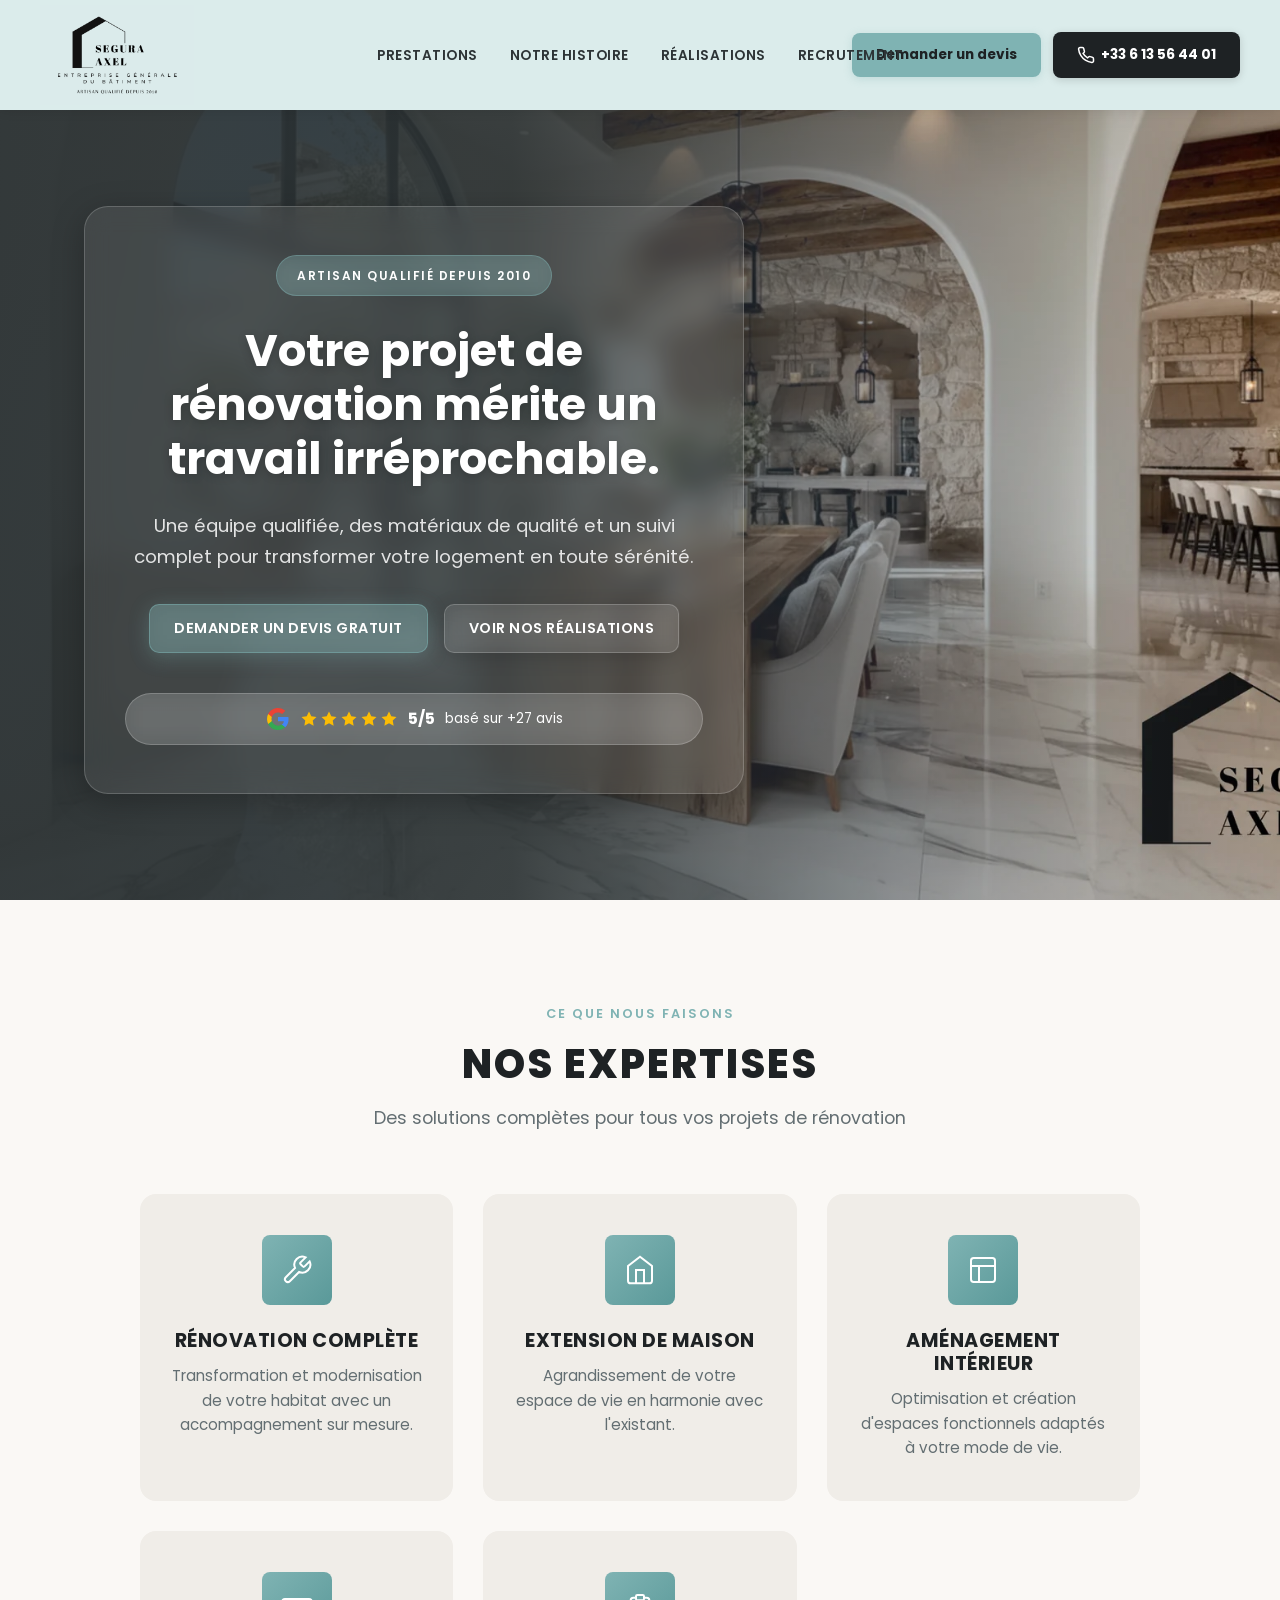
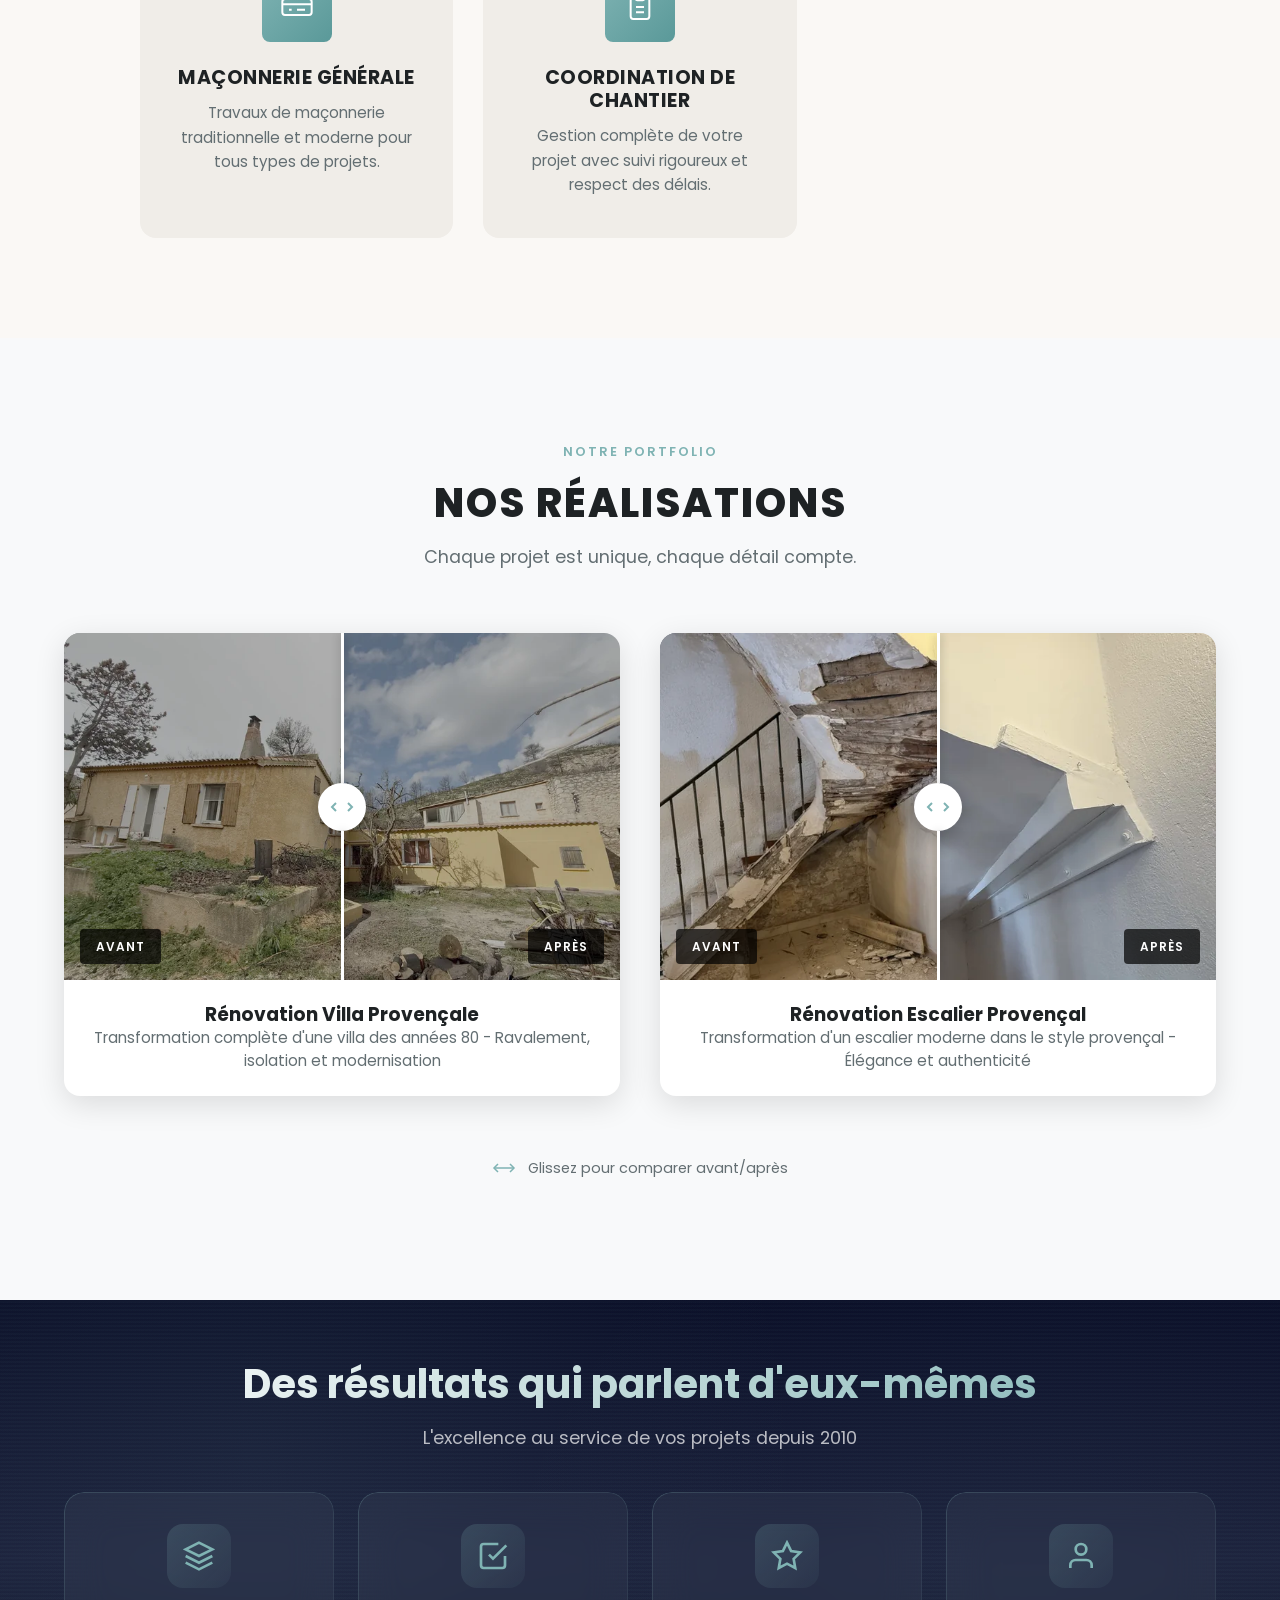
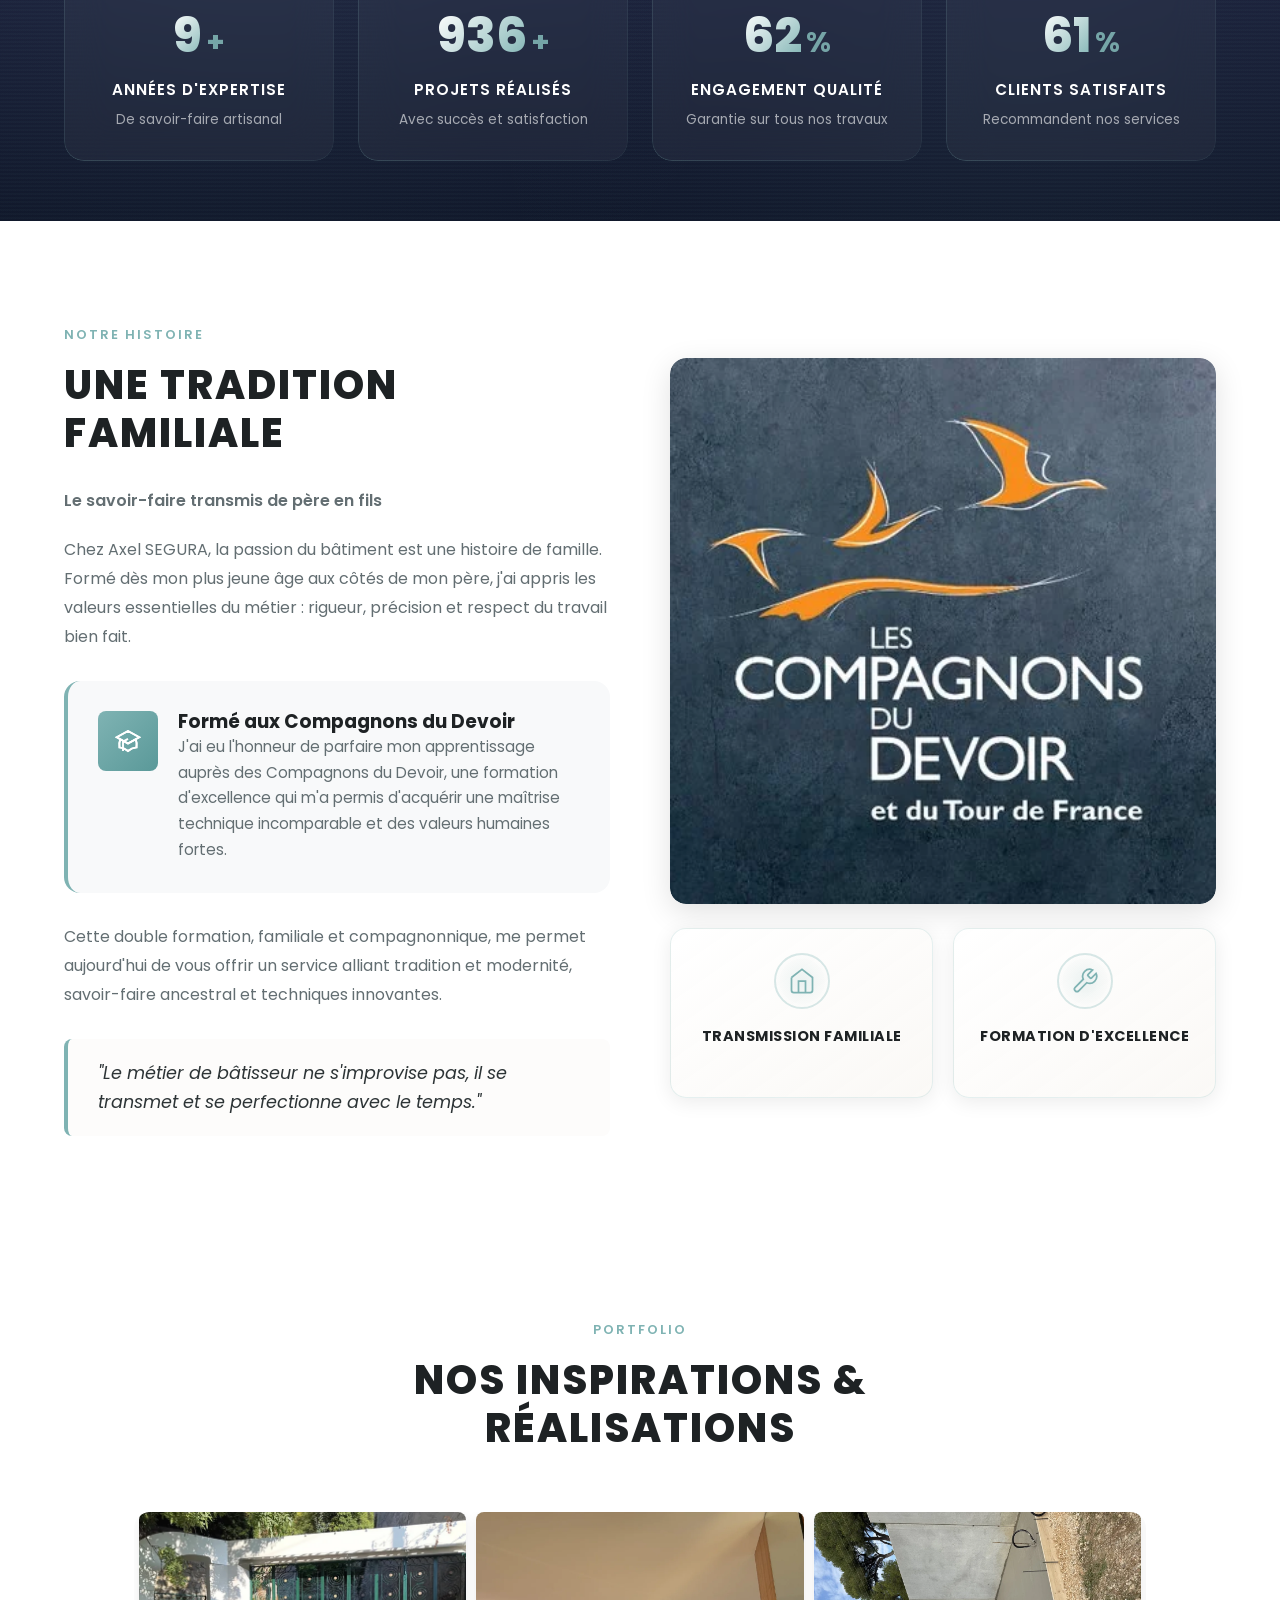
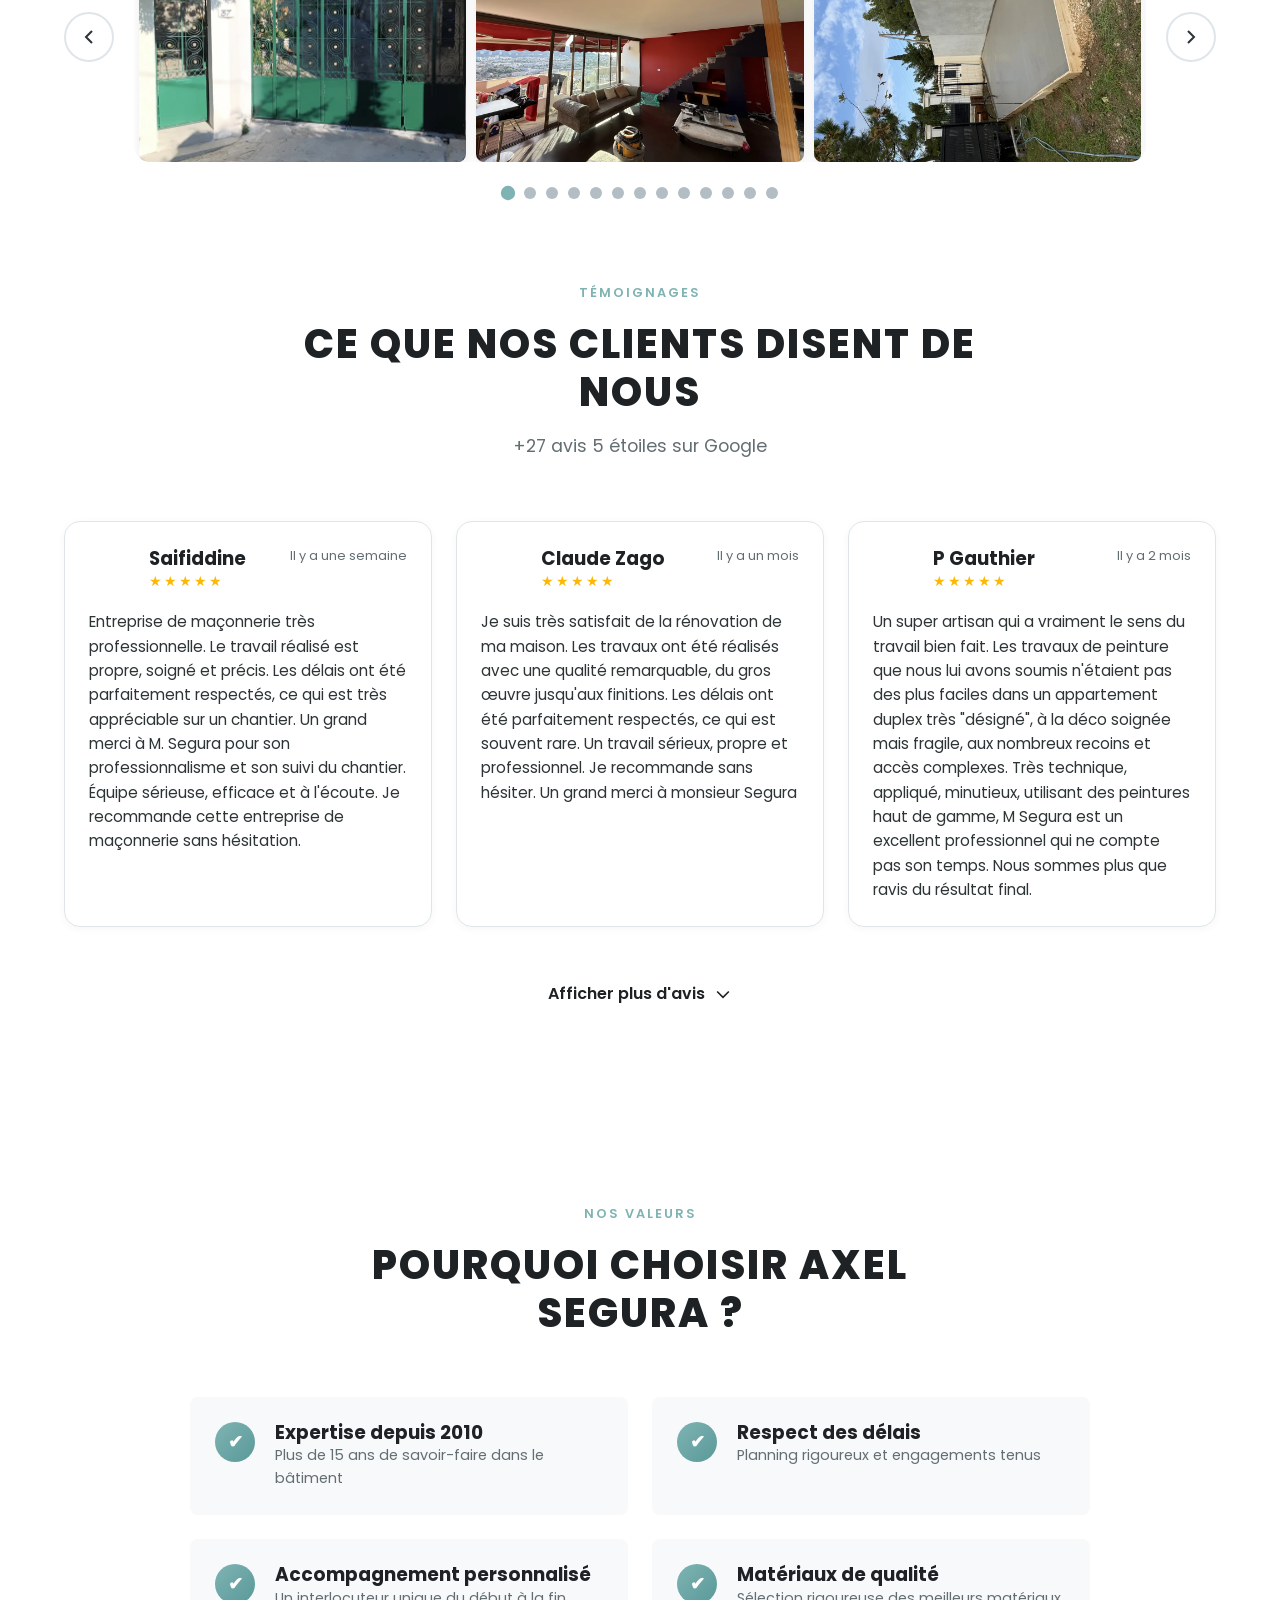
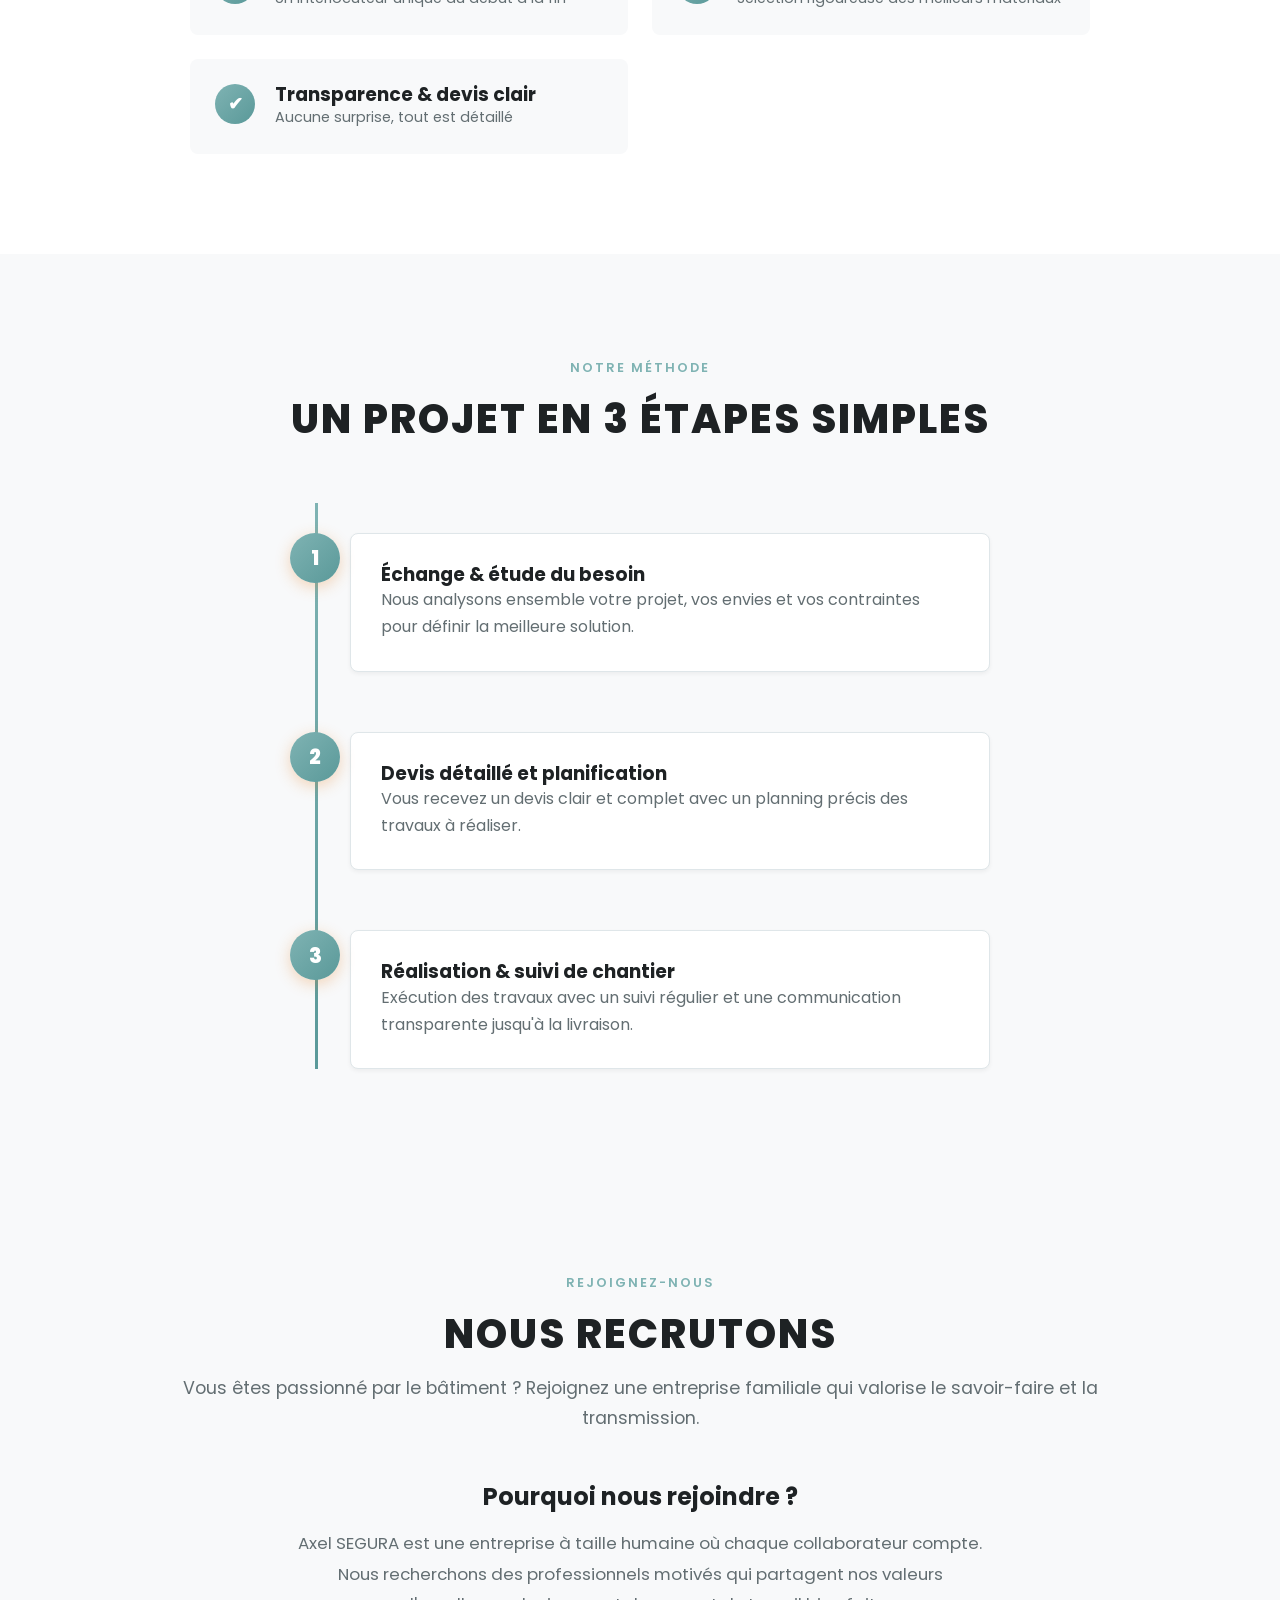
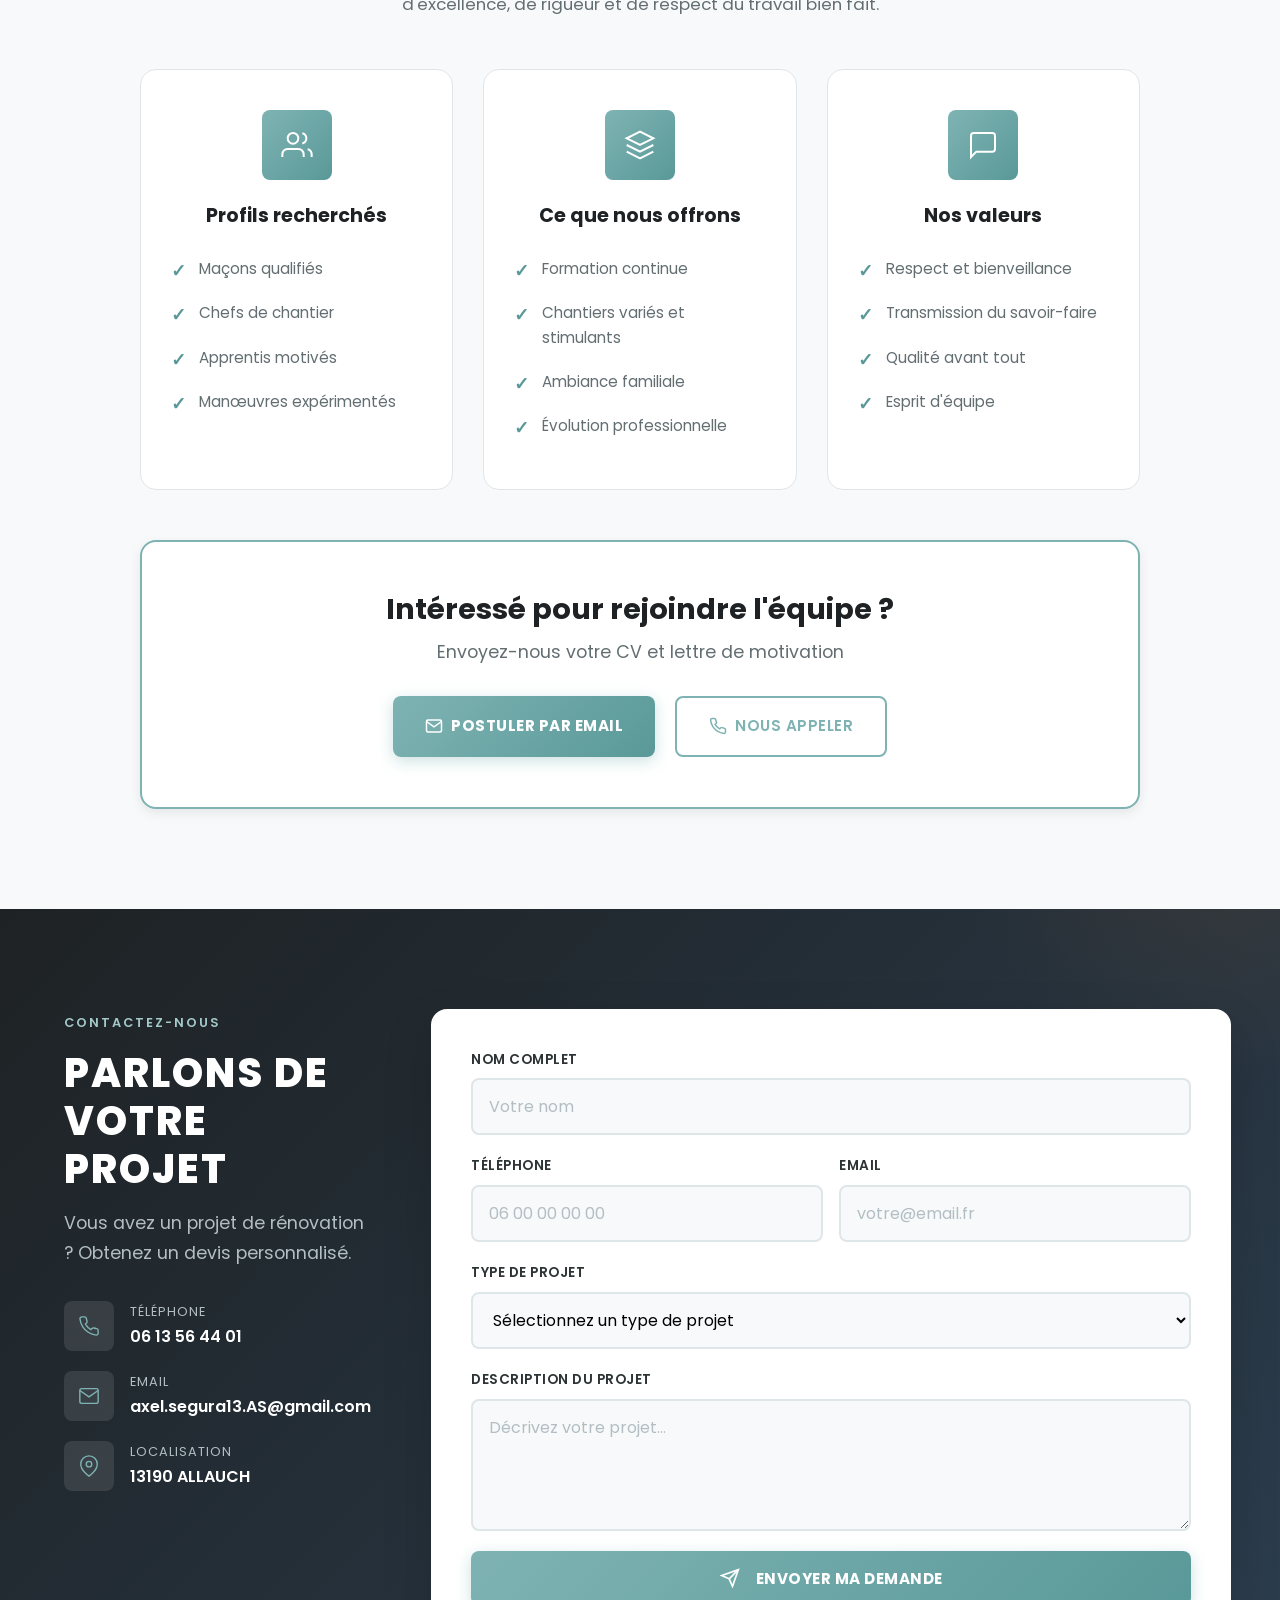
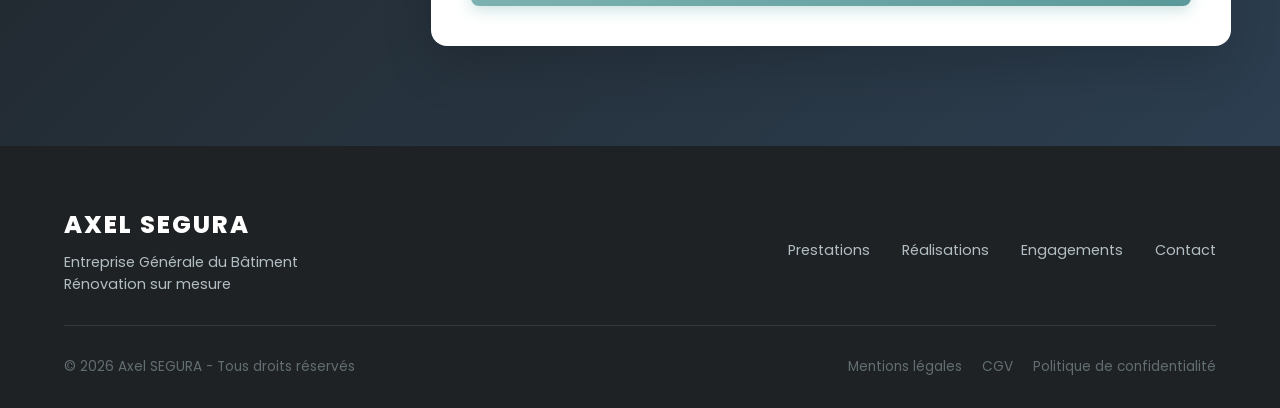
==== commit c2ffc86e: "Fix heading hierarchy: replace h4 with h3 where direct children of h2 Co-Authored-By: Claude Sonnet " ====
--- a/index.html
+++ b/index.html
@@ -279,7 +279,7 @@
                         </div>
                     </div>
                     <div class="comparison-caption">
-                        <h4>Rénovation Villa Provençale</h4>
+                        <h3>Rénovation Villa Provençale</h3>
                         <p>Transformation complète d'une villa des années 80 - Ravalement, isolation et modernisation</p>
                     </div>
                 </div>
@@ -322,7 +322,7 @@
                         </div>
                     </div>
                     <div class="comparison-caption">
-                        <h4>Rénovation Escalier Provençal</h4>
+                        <h3>Rénovation Escalier Provençal</h3>
                         <p>Transformation d'un escalier moderne dans le style provençal - Élégance et authenticité</p>
                     </div>
                 </div>
@@ -441,7 +441,7 @@
                                 </svg>
                             </div>
                             <div class="highlight-content">
-                                <h4>Formé aux Compagnons du Devoir</h4>
+                                <h3>Formé aux Compagnons du Devoir</h3>
                                 <p>J'ai eu l'honneur de parfaire mon apprentissage auprès des Compagnons du Devoir, une formation d'excellence qui m'a permis d'acquérir une maîtrise technique incomparable et des valeurs humaines fortes.</p>
                             </div>
                         </div>
@@ -582,7 +582,7 @@
                         <div class="testimonial-author">
                             <div class="author-avatar">S</div>
                             <div class="author-info">
-                                <h4>Saifiddine</h4>
+                                <h3>Saifiddine</h3>
                                 <div class="testimonial-stars">★★★★★</div>
                             </div>
                         </div>
@@ -596,7 +596,7 @@
                         <div class="testimonial-author">
                             <div class="author-avatar">C</div>
                             <div class="author-info">
-                                <h4>Claude Zago</h4>
+                                <h3>Claude Zago</h3>
                                 <div class="testimonial-stars">★★★★★</div>
                             </div>
                         </div>
@@ -610,7 +610,7 @@
                         <div class="testimonial-author">
                             <div class="author-avatar">P</div>
                             <div class="author-info">
-                                <h4>P Gauthier</h4>
+                                <h3>P Gauthier</h3>
                                 <div class="testimonial-stars">★★★★★</div>
                             </div>
                         </div>
@@ -624,7 +624,7 @@
                         <div class="testimonial-author">
                             <div class="author-avatar">M</div>
                             <div class="author-info">
-                                <h4>Marine Rambaud</h4>
+                                <h3>Marine Rambaud</h3>
                                 <div class="testimonial-stars">★★★★★</div>
                             </div>
                         </div>
@@ -638,7 +638,7 @@
                         <div class="testimonial-author">
                             <div class="author-avatar">L</div>
                             <div class="author-info">
-                                <h4>Lylah</h4>
+                                <h3>Lylah</h3>
                                 <div class="testimonial-stars">★★★★★</div>
                             </div>
                         </div>
@@ -652,7 +652,7 @@
                         <div class="testimonial-author">
                             <div class="author-avatar">A</div>
                             <div class="author-info">
-                                <h4>Alexandre Philipps</h4>
+                                <h3>Alexandre Philipps</h3>
                                 <div class="testimonial-stars">★★★★★</div>
                             </div>
                         </div>
@@ -666,7 +666,7 @@
                         <div class="testimonial-author">
                             <div class="author-avatar">M</div>
                             <div class="author-info">
-                                <h4>Marie-Lise Sabrié</h4>
+                                <h3>Marie-Lise Sabrié</h3>
                                 <div class="testimonial-stars">★★★★★</div>
                             </div>
                         </div>
@@ -680,7 +680,7 @@
                         <div class="testimonial-author">
                             <div class="author-avatar">J</div>
                             <div class="author-info">
-                                <h4>Julien Conti</h4>
+                                <h3>Julien Conti</h3>
                                 <div class="testimonial-stars">★★★★★</div>
                             </div>
                         </div>
@@ -694,7 +694,7 @@
                         <div class="testimonial-author">
                             <div class="author-avatar">L</div>
                             <div class="author-info">
-                                <h4>Laura Caire</h4>
+                                <h3>Laura Caire</h3>
                                 <div class="testimonial-stars">★★★★★</div>
                             </div>
                         </div>
@@ -726,35 +726,35 @@
                 <div class="engagement-item fade-up">
                     <div class="engagement-check">✔</div>
                     <div class="engagement-content">
-                        <h4>Expertise depuis 2010</h4>
+                        <h3>Expertise depuis 2010</h3>
                         <p>Plus de 15 ans de savoir-faire dans le bâtiment</p>
                     </div>
                 </div>
                 <div class="engagement-item fade-up delay-1">
                     <div class="engagement-check">✔</div>
                     <div class="engagement-content">
-                        <h4>Respect des délais</h4>
+                        <h3>Respect des délais</h3>
                         <p>Planning rigoureux et engagements tenus</p>
                     </div>
                 </div>
                 <div class="engagement-item fade-up delay-2">
                     <div class="engagement-check">✔</div>
                     <div class="engagement-content">
-                        <h4>Accompagnement personnalisé</h4>
+                        <h3>Accompagnement personnalisé</h3>
                         <p>Un interlocuteur unique du début à la fin</p>
                     </div>
                 </div>
                 <div class="engagement-item fade-up">
                     <div class="engagement-check">✔</div>
                     <div class="engagement-content">
-                        <h4>Matériaux de qualité</h4>
+                        <h3>Matériaux de qualité</h3>
                         <p>Sélection rigoureuse des meilleurs matériaux</p>
                     </div>
                 </div>
                 <div class="engagement-item fade-up delay-1">
                     <div class="engagement-check">✔</div>
                     <div class="engagement-content">
-                        <h4>Transparence & devis clair</h4>
+                        <h3>Transparence & devis clair</h3>
                         <p>Aucune surprise, tout est détaillé</p>
                     </div>
                 </div>
@@ -774,21 +774,21 @@
                 <div class="processus-step fade-up">
                     <div class="step-number">1</div>
                     <div class="step-content">
-                        <h4>Échange & étude du besoin</h4>
+                        <h3>Échange & étude du besoin</h3>
                         <p>Nous analysons ensemble votre projet, vos envies et vos contraintes pour définir la meilleure solution.</p>
                     </div>
                 </div>
                 <div class="processus-step fade-up delay-1">
                     <div class="step-number">2</div>
                     <div class="step-content">
-                        <h4>Devis détaillé et planification</h4>
+                        <h3>Devis détaillé et planification</h3>
                         <p>Vous recevez un devis clair et complet avec un planning précis des travaux à réaliser.</p>
                     </div>
                 </div>
                 <div class="processus-step fade-up delay-2">
                     <div class="step-number">3</div>
                     <div class="step-content">
-                        <h4>Réalisation & suivi de chantier</h4>
+                        <h3>Réalisation & suivi de chantier</h3>
                         <p>Exécution des travaux avec un suivi régulier et une communication transparente jusqu'à la livraison.</p>
                     </div>
                 </div>
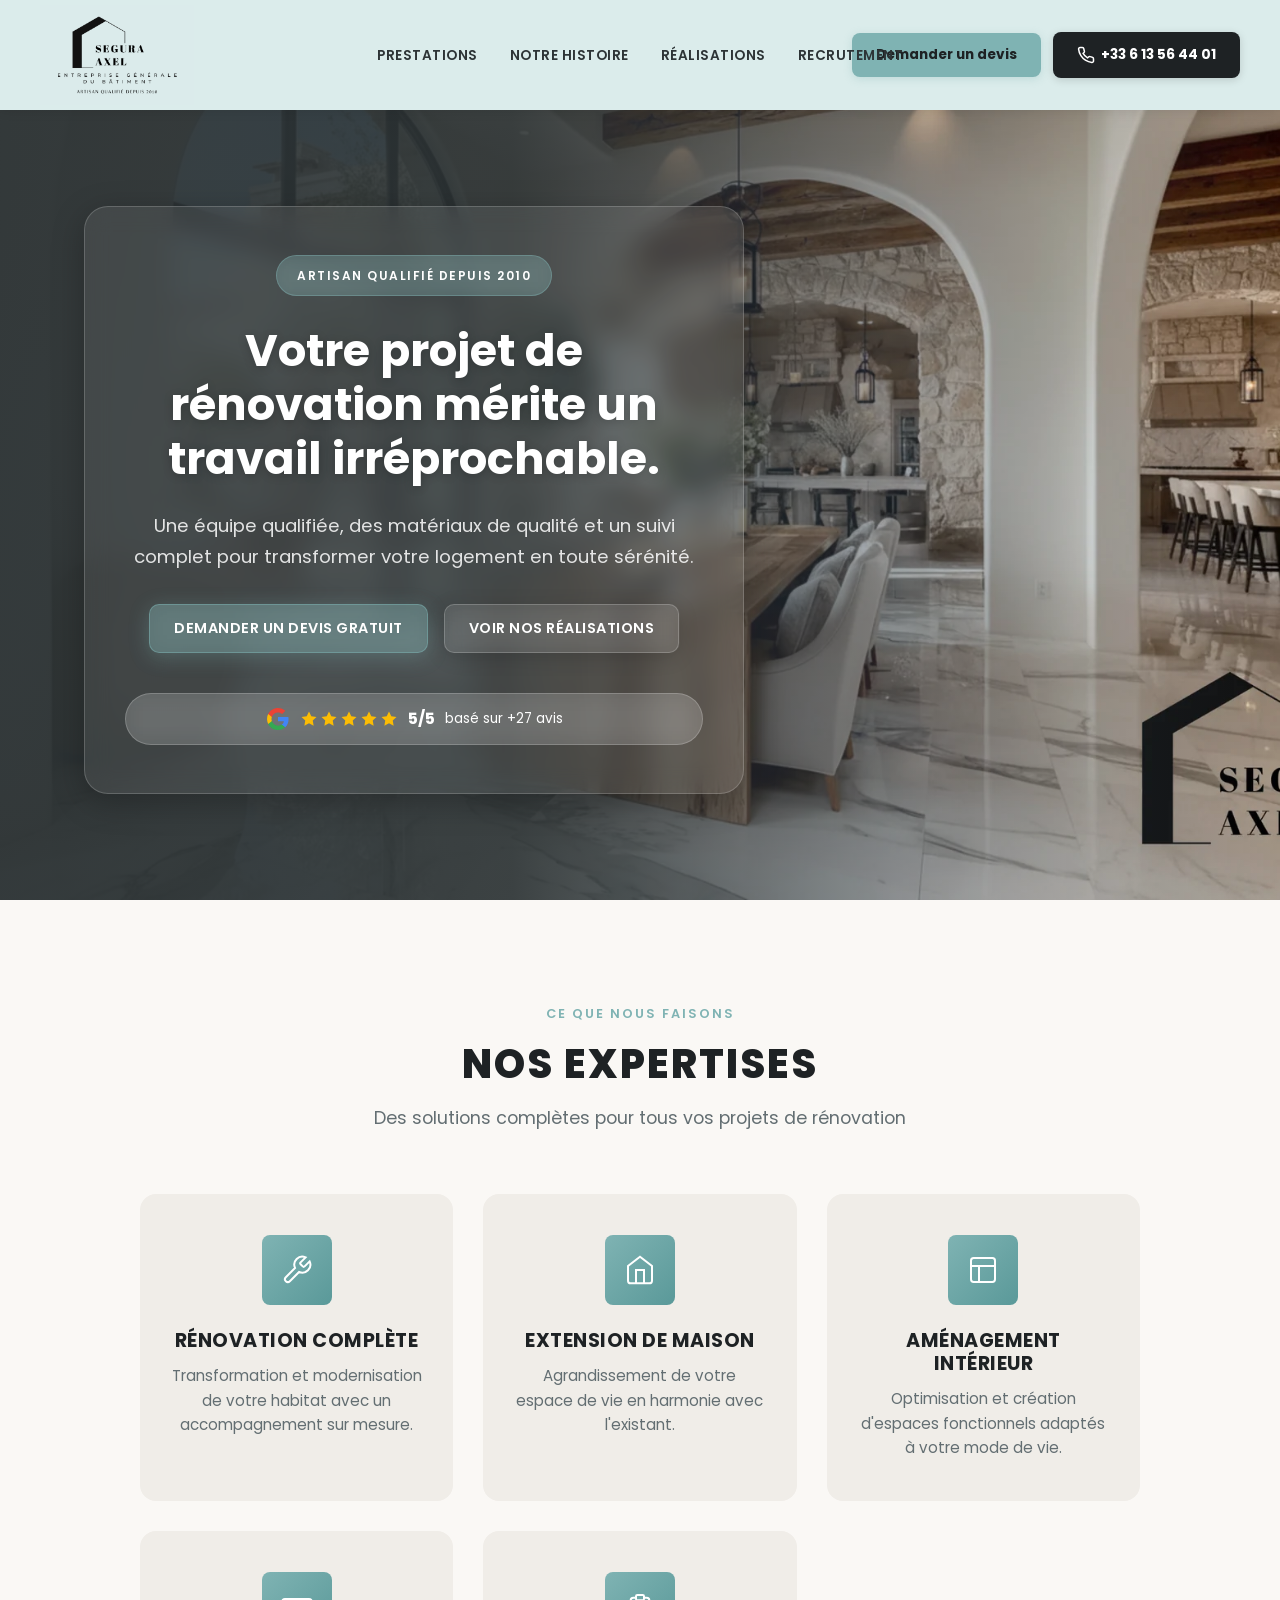
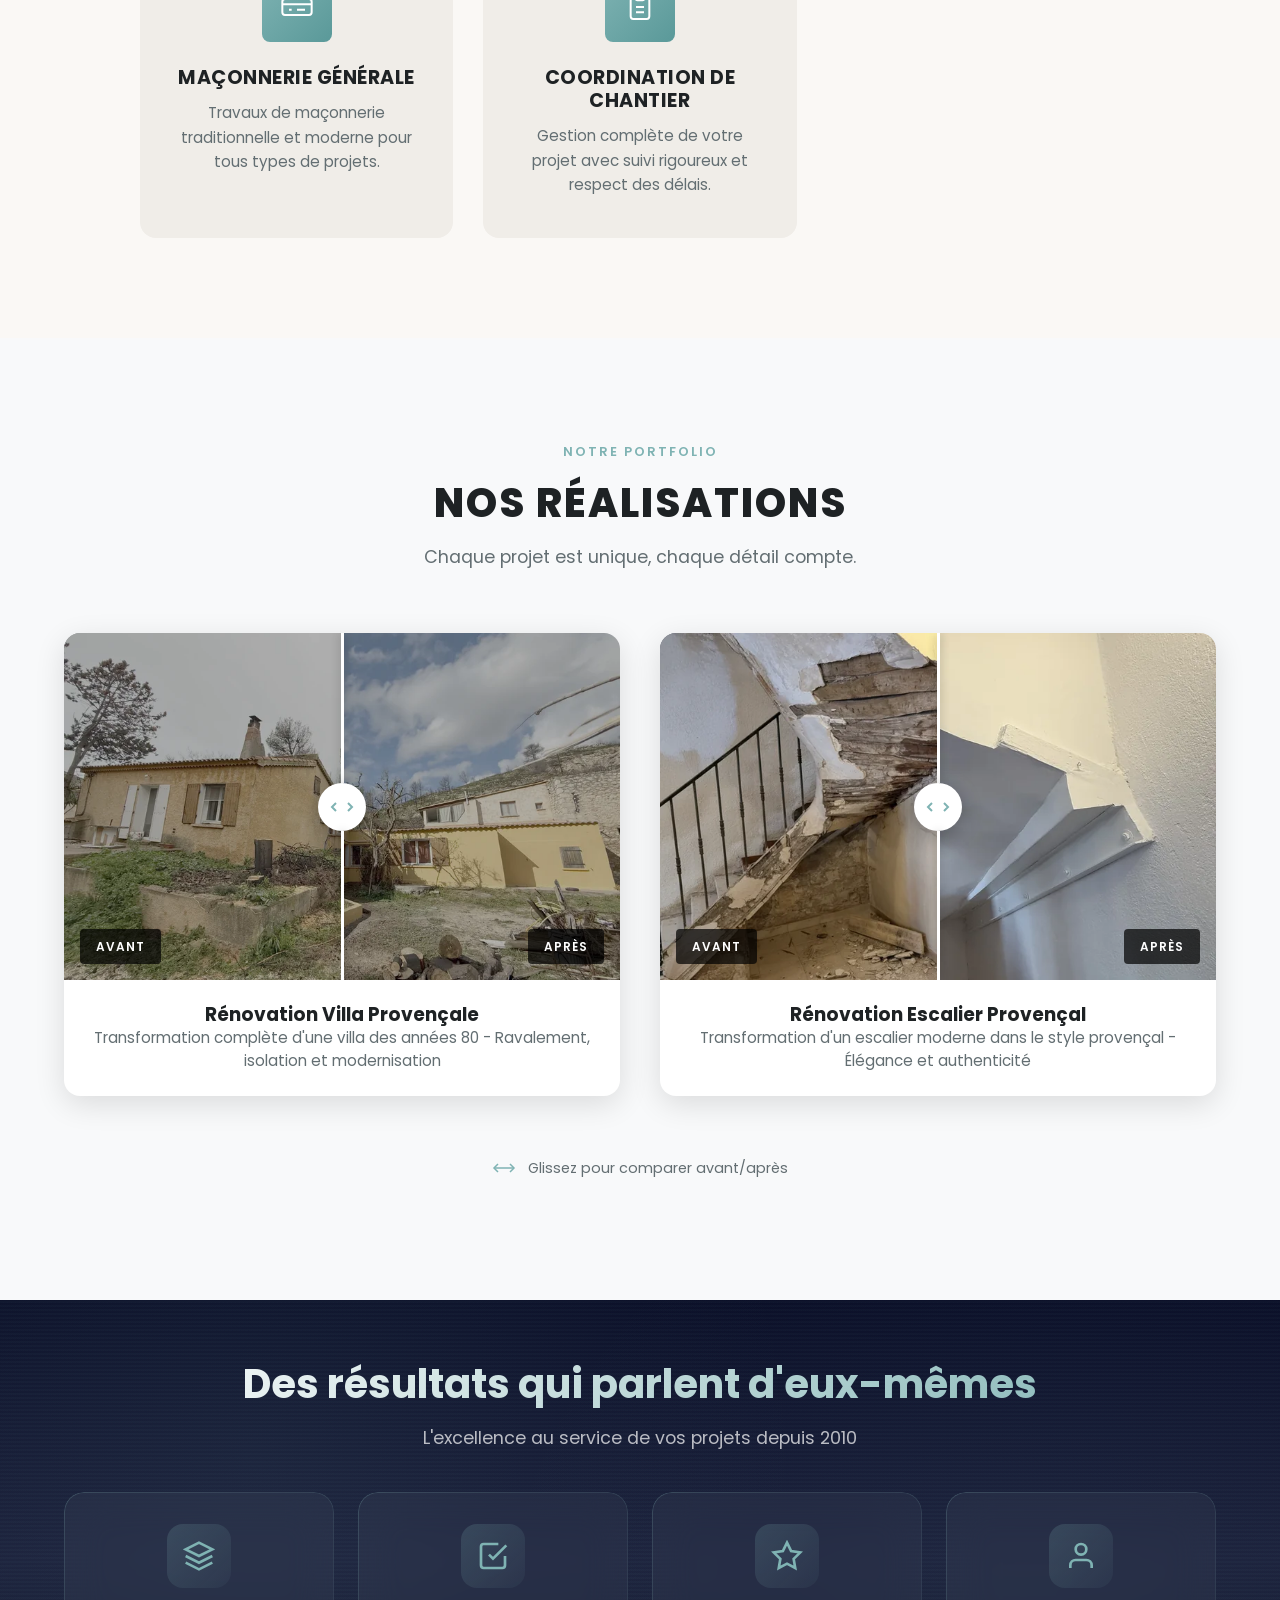
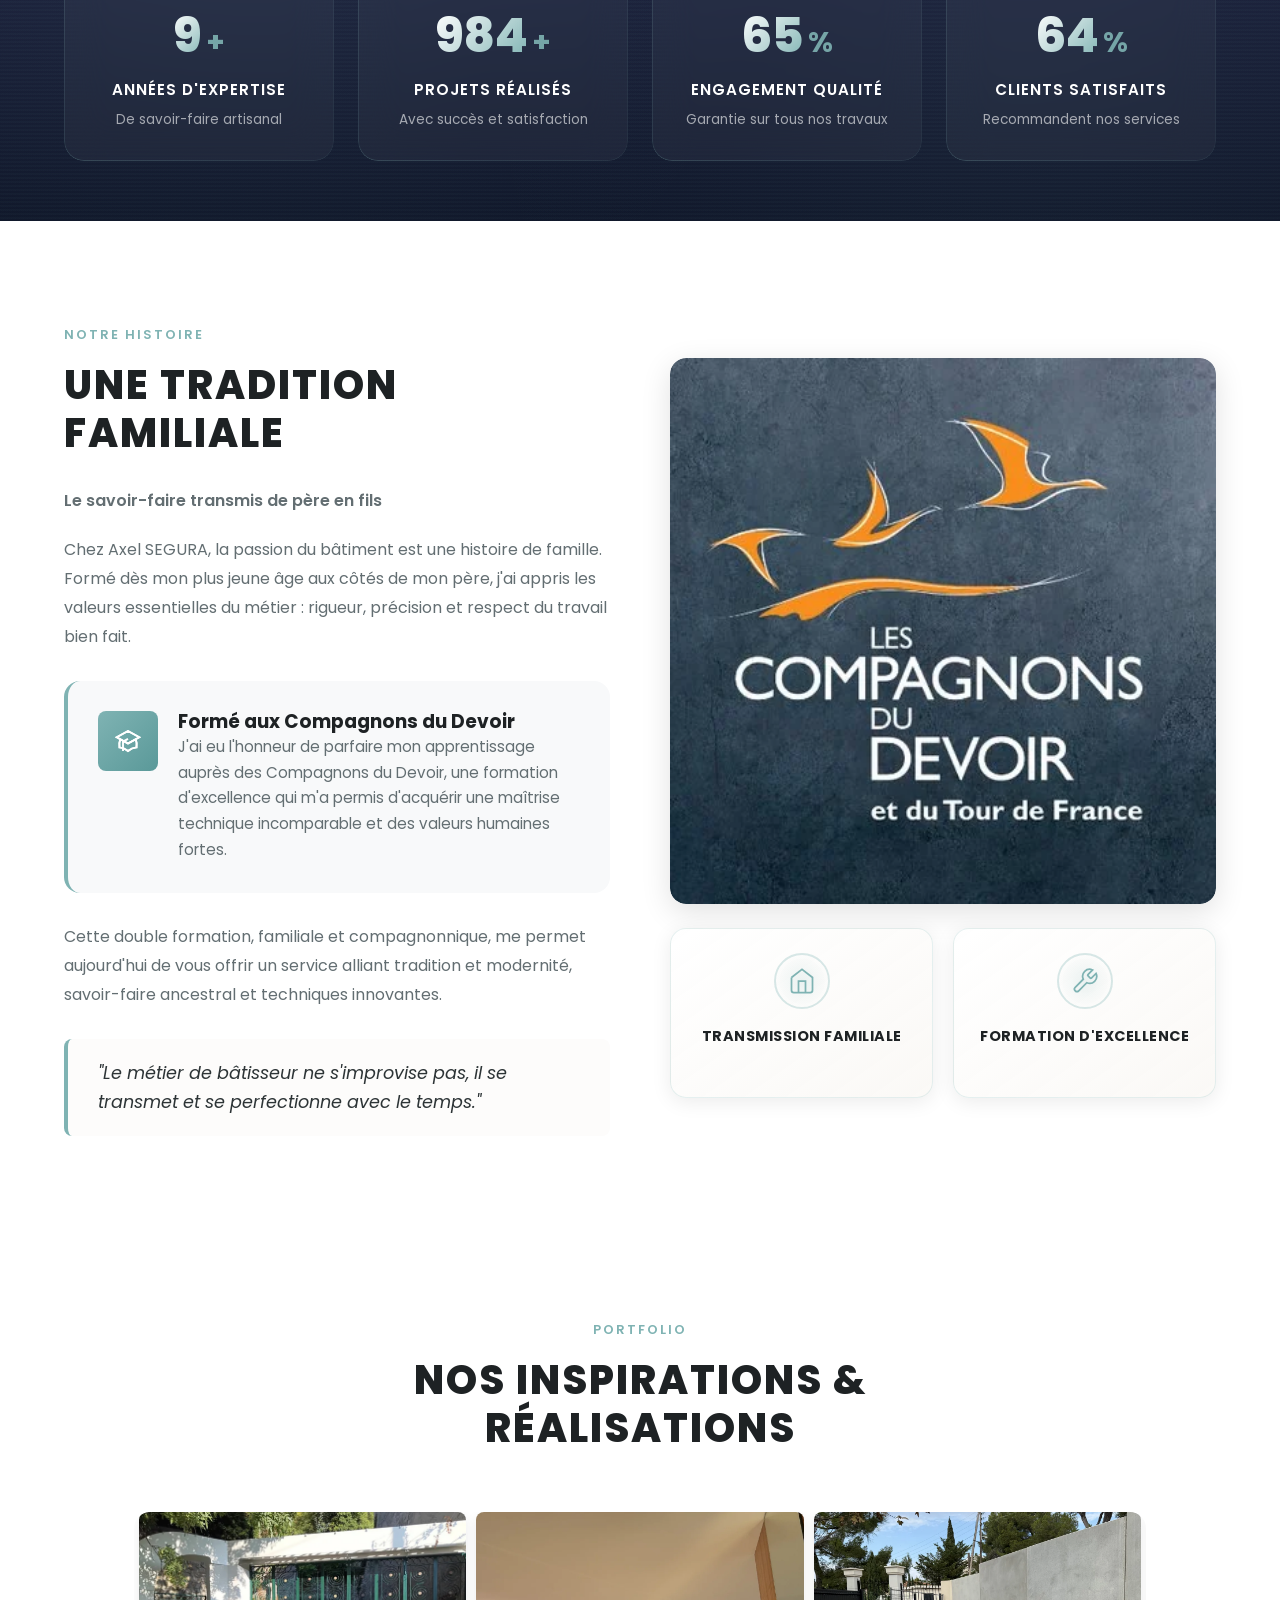
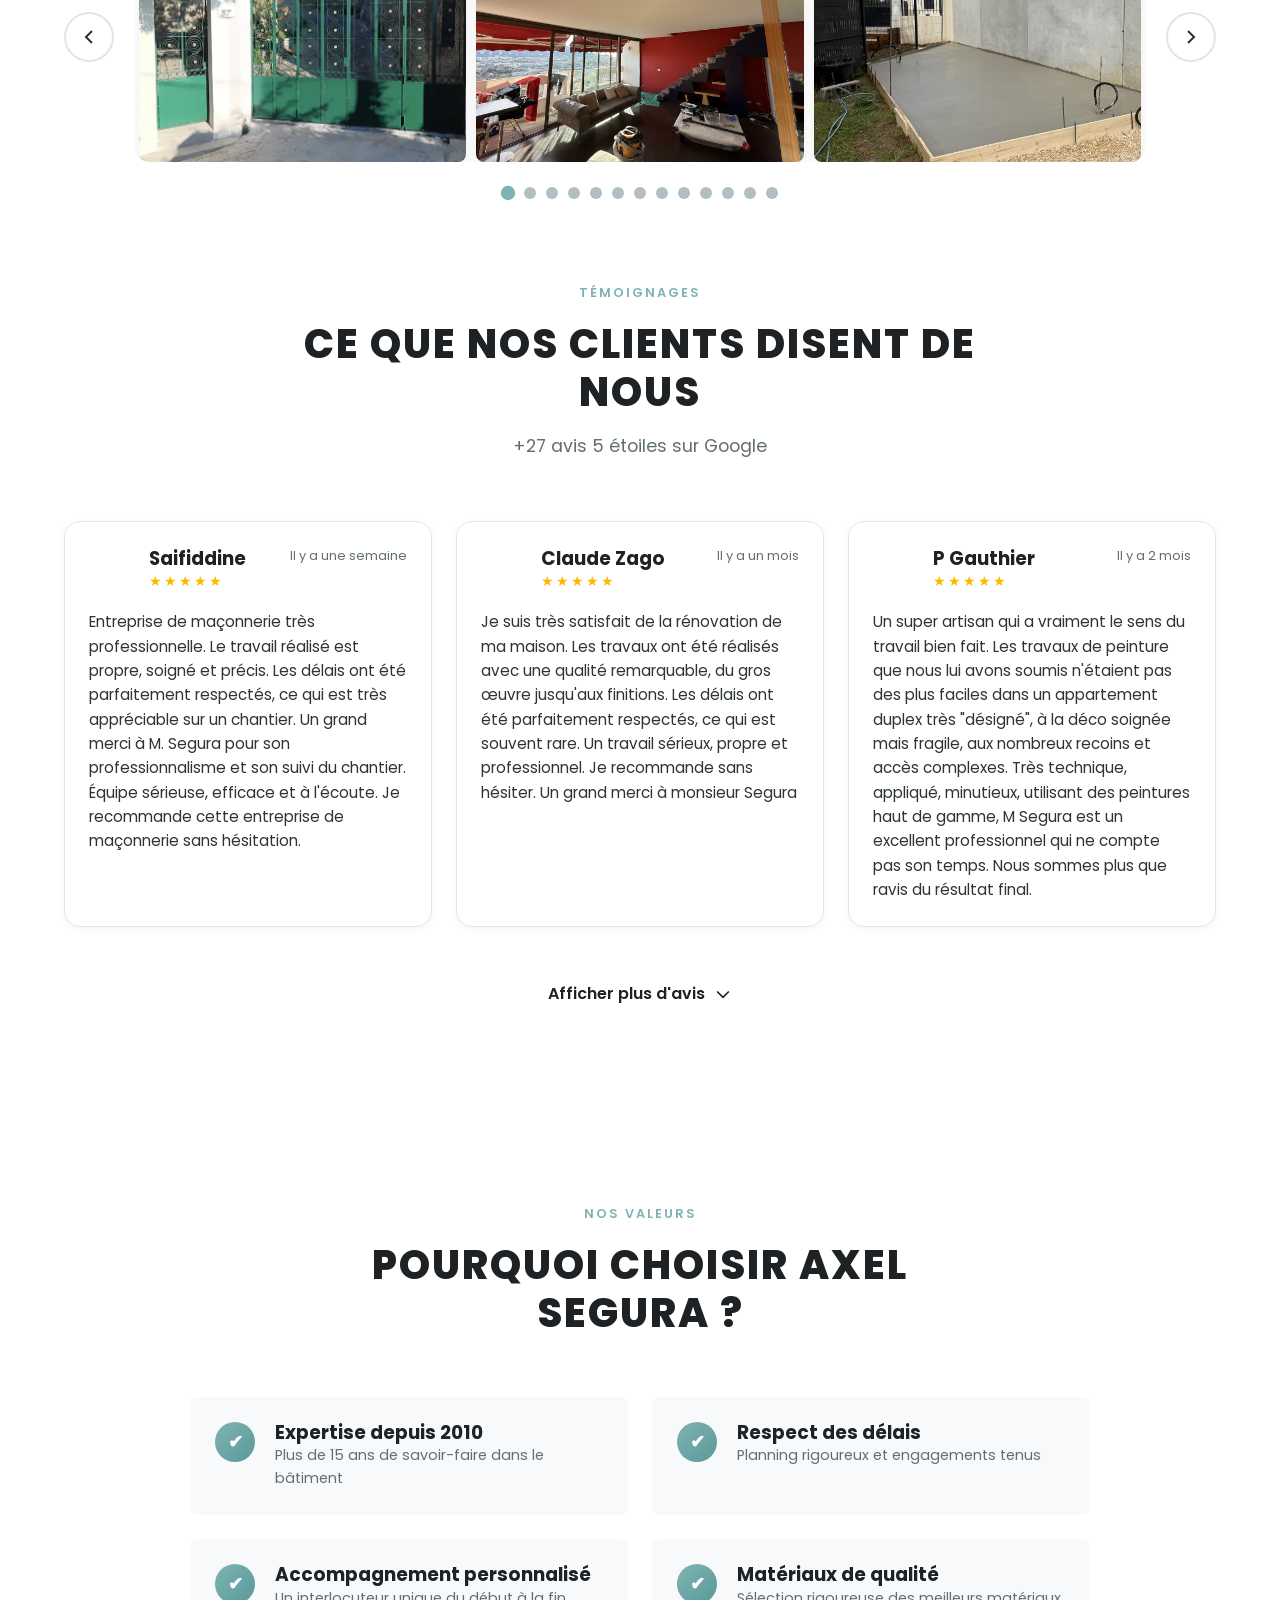
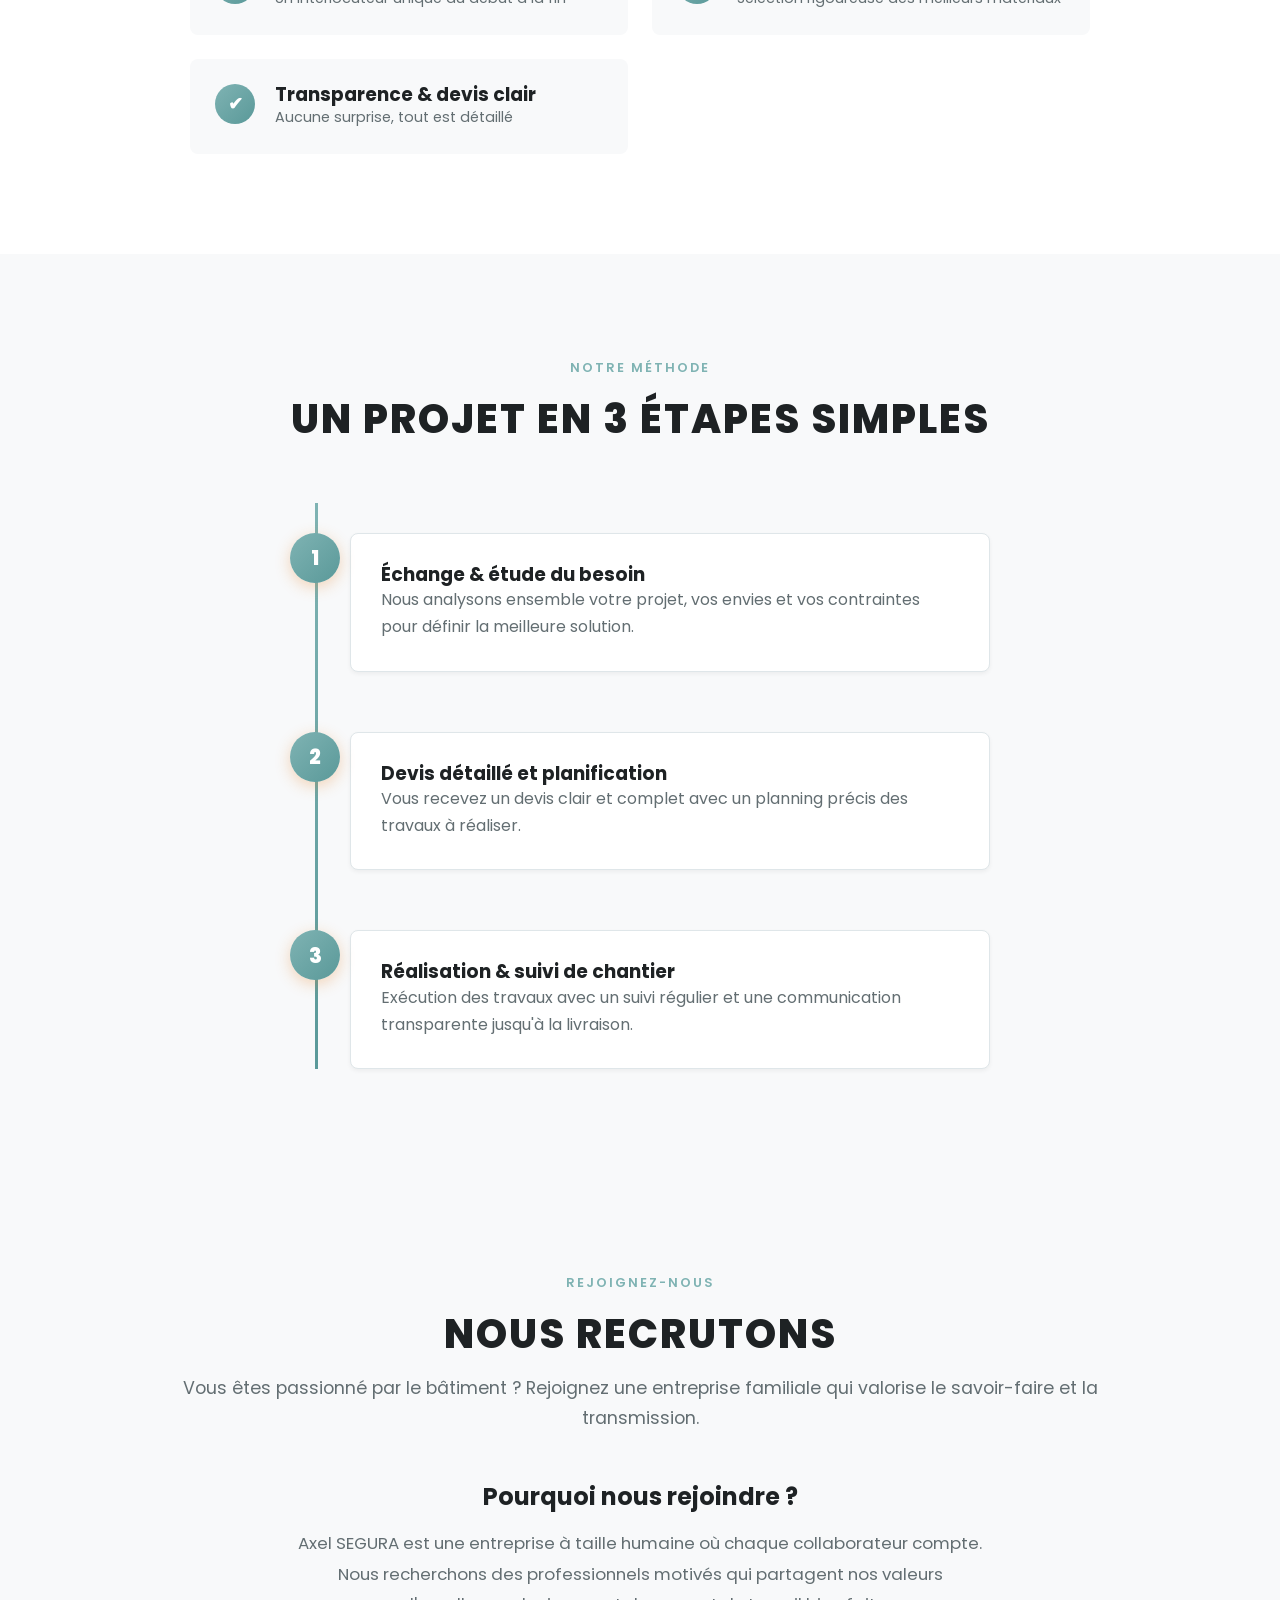
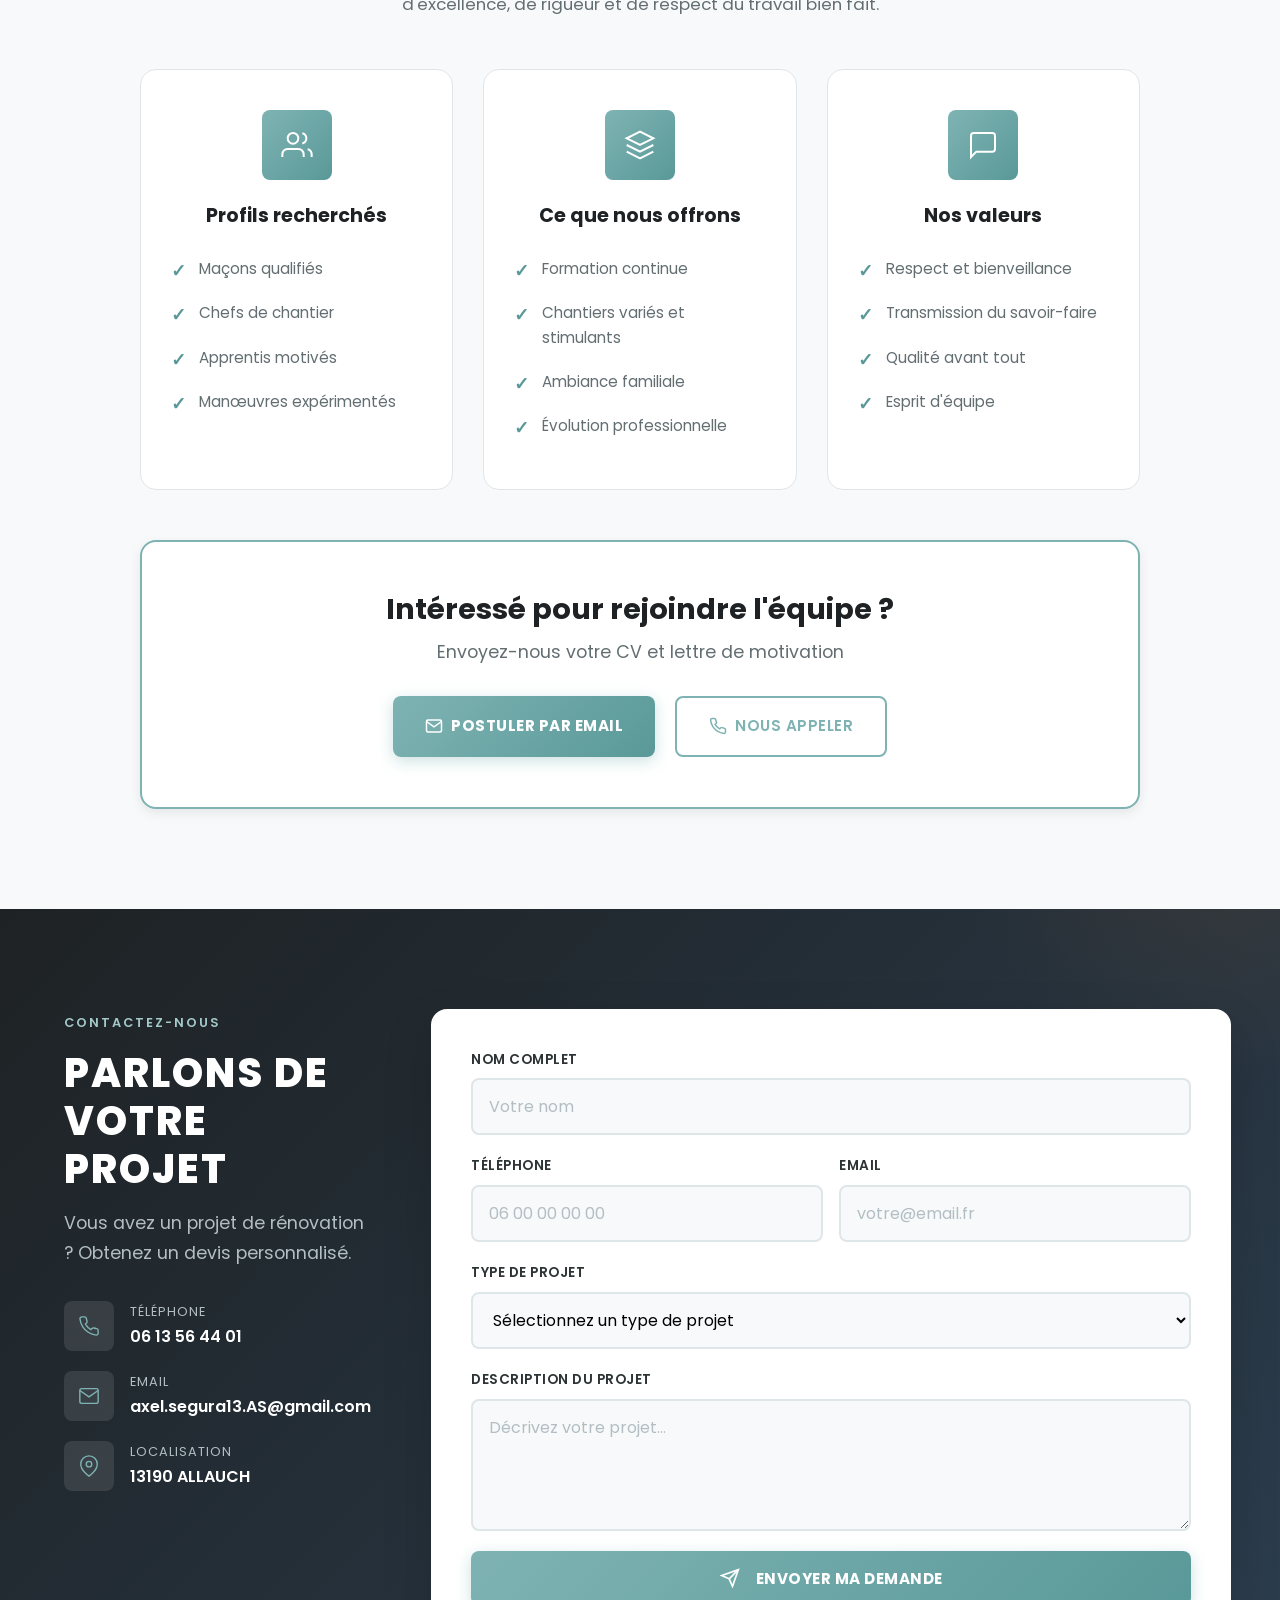
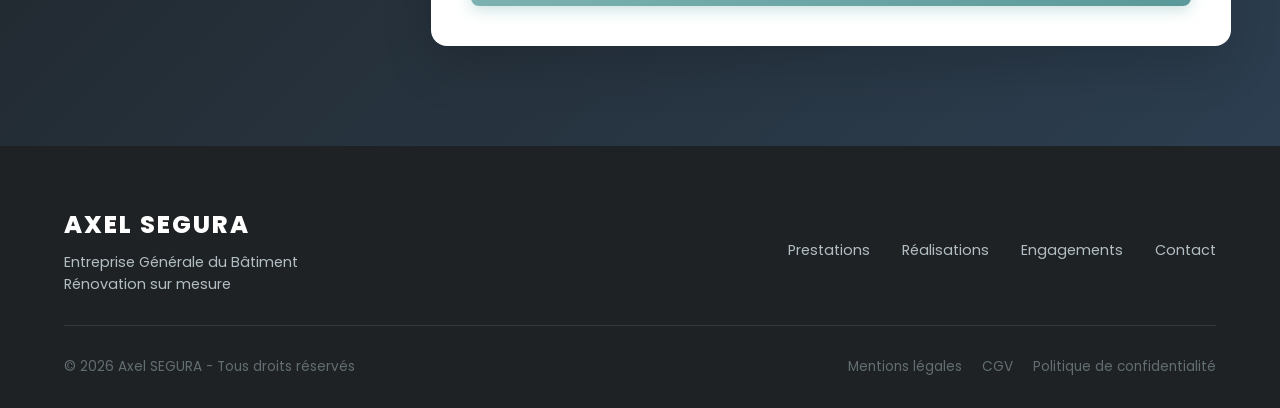
==== commit c8674630: "Fix image rotation: apply EXIF orientation on all gallery photos Co-Authored-By: Claude Sonnet 4.6 <" ====
--- a/index.html
+++ b/index.html
@@ -520,13 +520,13 @@
                                 <img src="IMG_7239.webp" width="1200" height="900" loading="lazy" alt="Réalisation Axel Segura">
                             </div>
                             <div class="carousel-slide">
-                                <img src="IMG_5467.webp" width="1200" height="900" loading="lazy" alt="Réalisation Axel Segura">
+                                <img src="IMG_5467.webp" width="1200" height="1600" loading="lazy" alt="Réalisation Axel Segura">
                             </div>
                             <div class="carousel-slide">
-                                <img src="4744.webp" width="1200" height="900" loading="lazy" alt="Réalisation Axel Segura">
+                                <img src="4744.webp" width="1200" height="1600" loading="lazy" alt="Réalisation Axel Segura">
                             </div>
                             <div class="carousel-slide">
-                                <img src="4860.webp" width="1200" height="900" loading="lazy" alt="Réalisation Axel Segura">
+                                <img src="4860.webp" width="1200" height="1600" loading="lazy" alt="Réalisation Axel Segura">
                             </div>
                             <div class="carousel-slide">
                                 <img src="4681.webp" width="1200" height="900" loading="lazy" alt="Réalisation Axel Segura">
@@ -535,19 +535,19 @@
                                 <img src="4939.webp" width="1200" height="900" loading="lazy" alt="Réalisation Axel Segura">
                             </div>
                             <div class="carousel-slide">
-                                <img src="IMG_4490.webp" width="1200" height="900" loading="lazy" alt="Réalisation Axel Segura">
+                                <img src="IMG_4490.webp" width="1200" height="1600" loading="lazy" alt="Réalisation Axel Segura">
                             </div>
                             <div class="carousel-slide">
                                 <img src="IMG_4491.webp" width="1200" height="900" loading="lazy" alt="Réalisation Axel Segura">
                             </div>
                             <div class="carousel-slide">
-                                <img src="IMG_6276.webp" width="1200" height="900" loading="lazy" alt="Réalisation Axel Segura">
+                                <img src="IMG_6276.webp" width="1200" height="1600" loading="lazy" alt="Réalisation Axel Segura">
                             </div>
                             <div class="carousel-slide">
-                                <img src="IMG_6277.webp" width="1200" height="900" loading="lazy" alt="Réalisation Axel Segura">
+                                <img src="IMG_6277.webp" width="1200" height="1600" loading="lazy" alt="Réalisation Axel Segura">
                             </div>
                             <div class="carousel-slide">
-                                <img src="IMG_6965.webp" width="1200" height="900" loading="lazy" alt="Réalisation Axel Segura">
+                                <img src="IMG_6965.webp" width="1200" height="1600" loading="lazy" alt="Réalisation Axel Segura">
                             </div>
                             <div class="carousel-slide">
                                 <img src="IMG_7524.webp" width="1200" height="900" loading="lazy" alt="Réalisation Axel Segura">
@@ -556,7 +556,7 @@
                                 <img src="IMG_7522.webp" width="1200" height="900" loading="lazy" alt="Réalisation Axel Segura">
                             </div>
                             <div class="carousel-slide">
-                                <img src="IMG_7305.webp" width="1200" height="900" loading="lazy" alt="Réalisation Axel Segura">
+                                <img src="IMG_7305.webp" width="1200" height="1600" loading="lazy" alt="Réalisation Axel Segura">
                             </div>
                         </div>
                     </div>
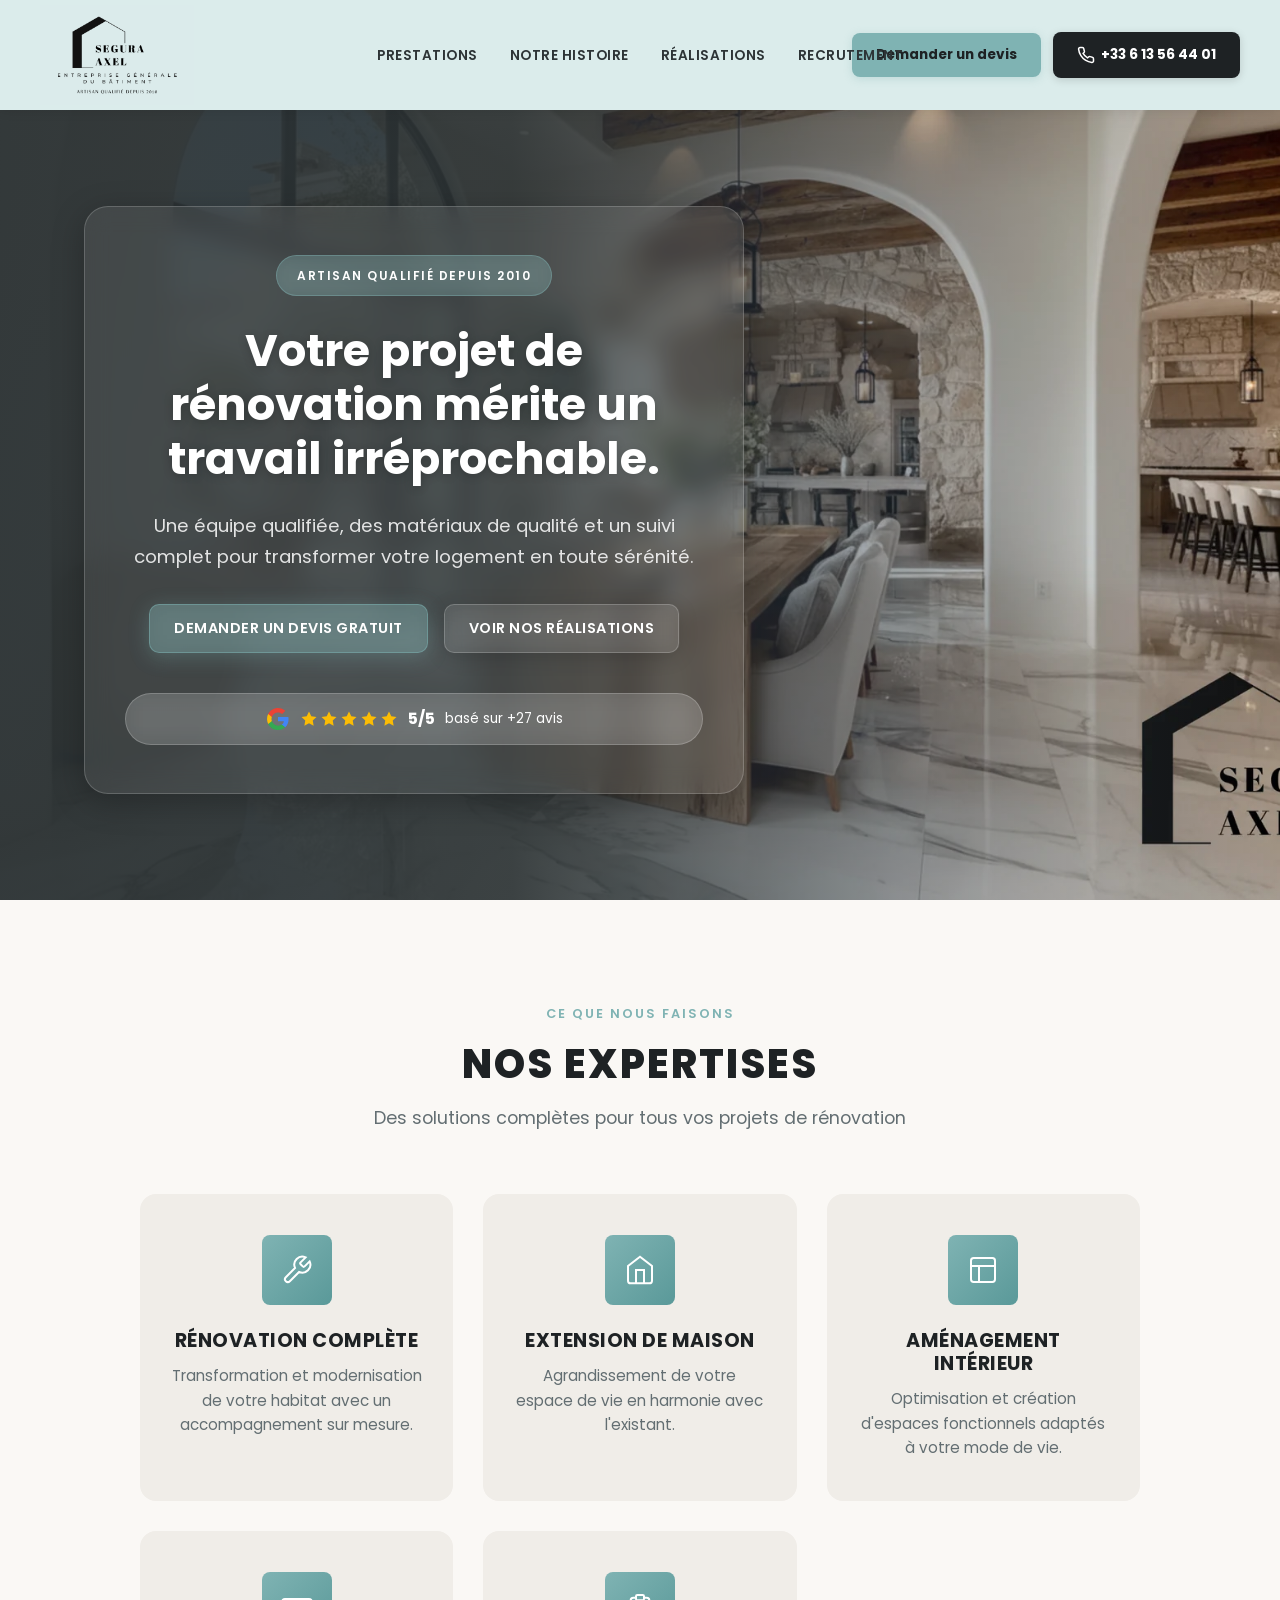
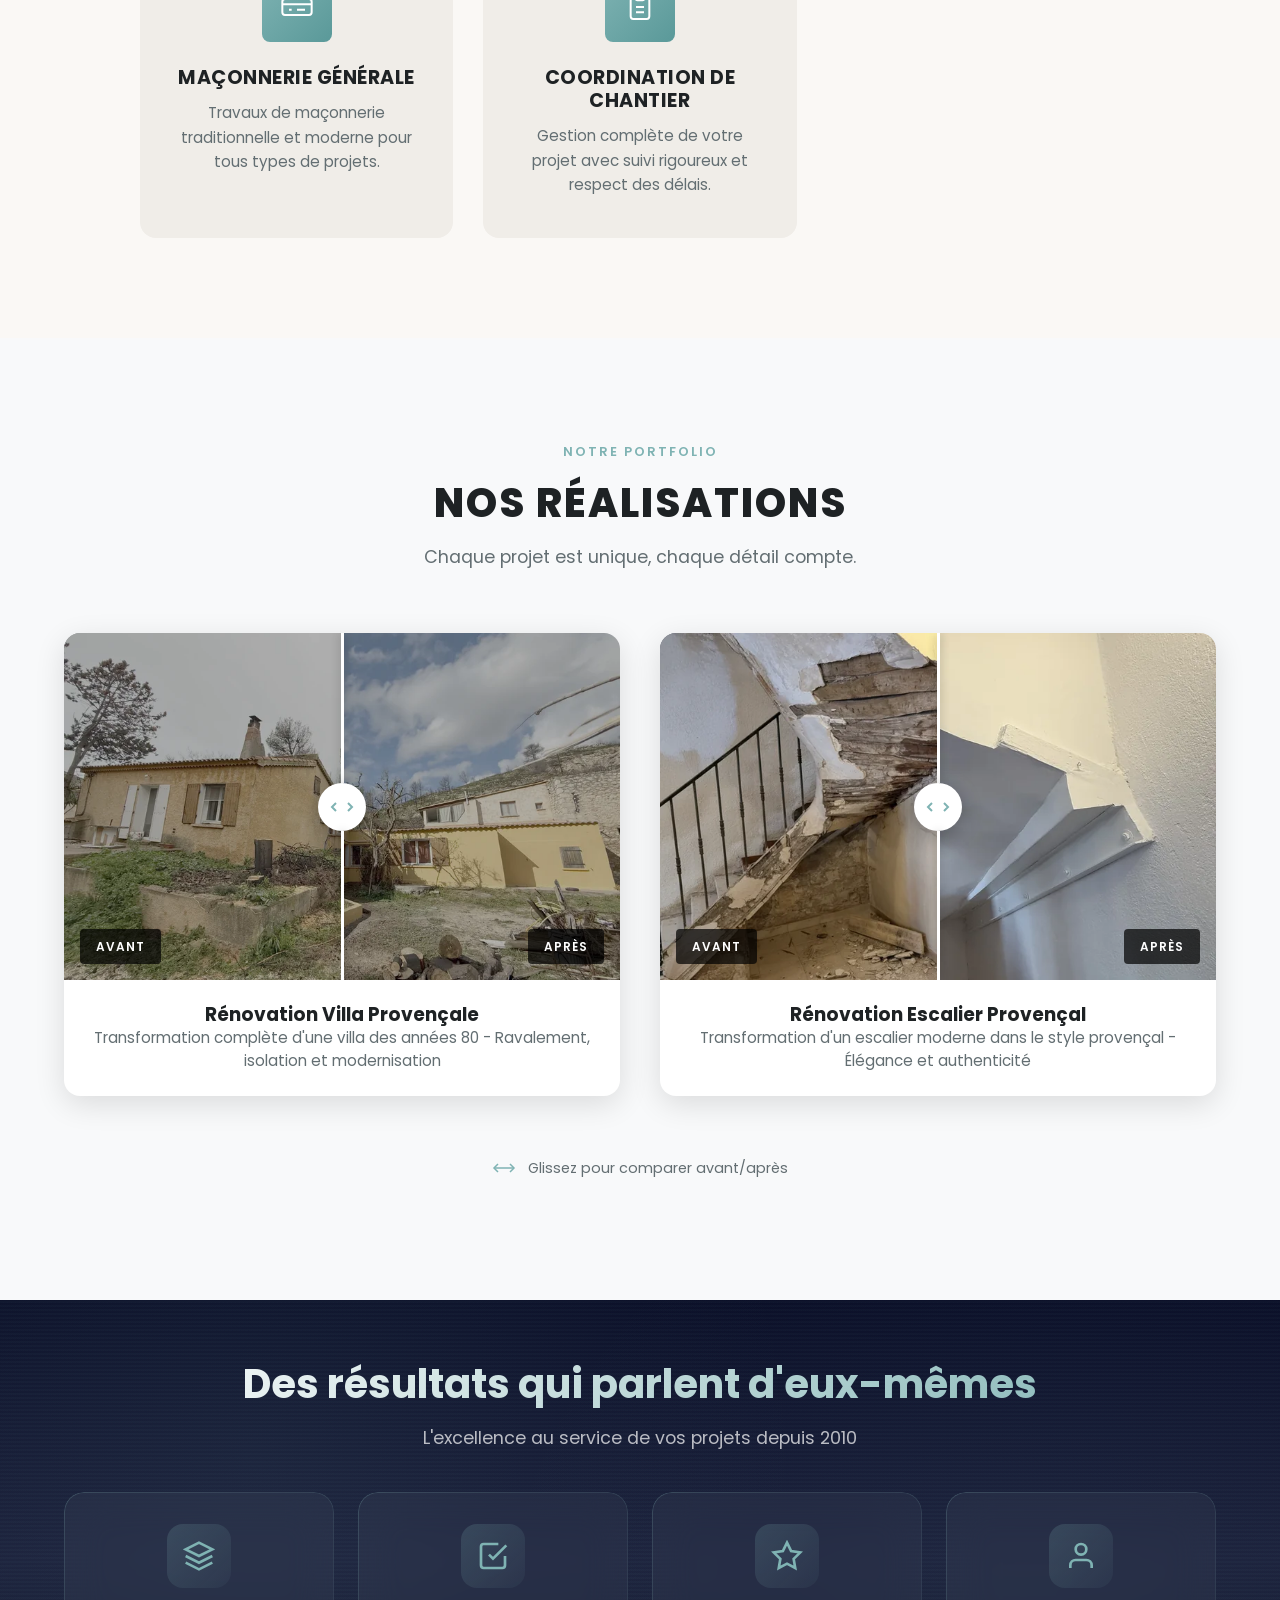
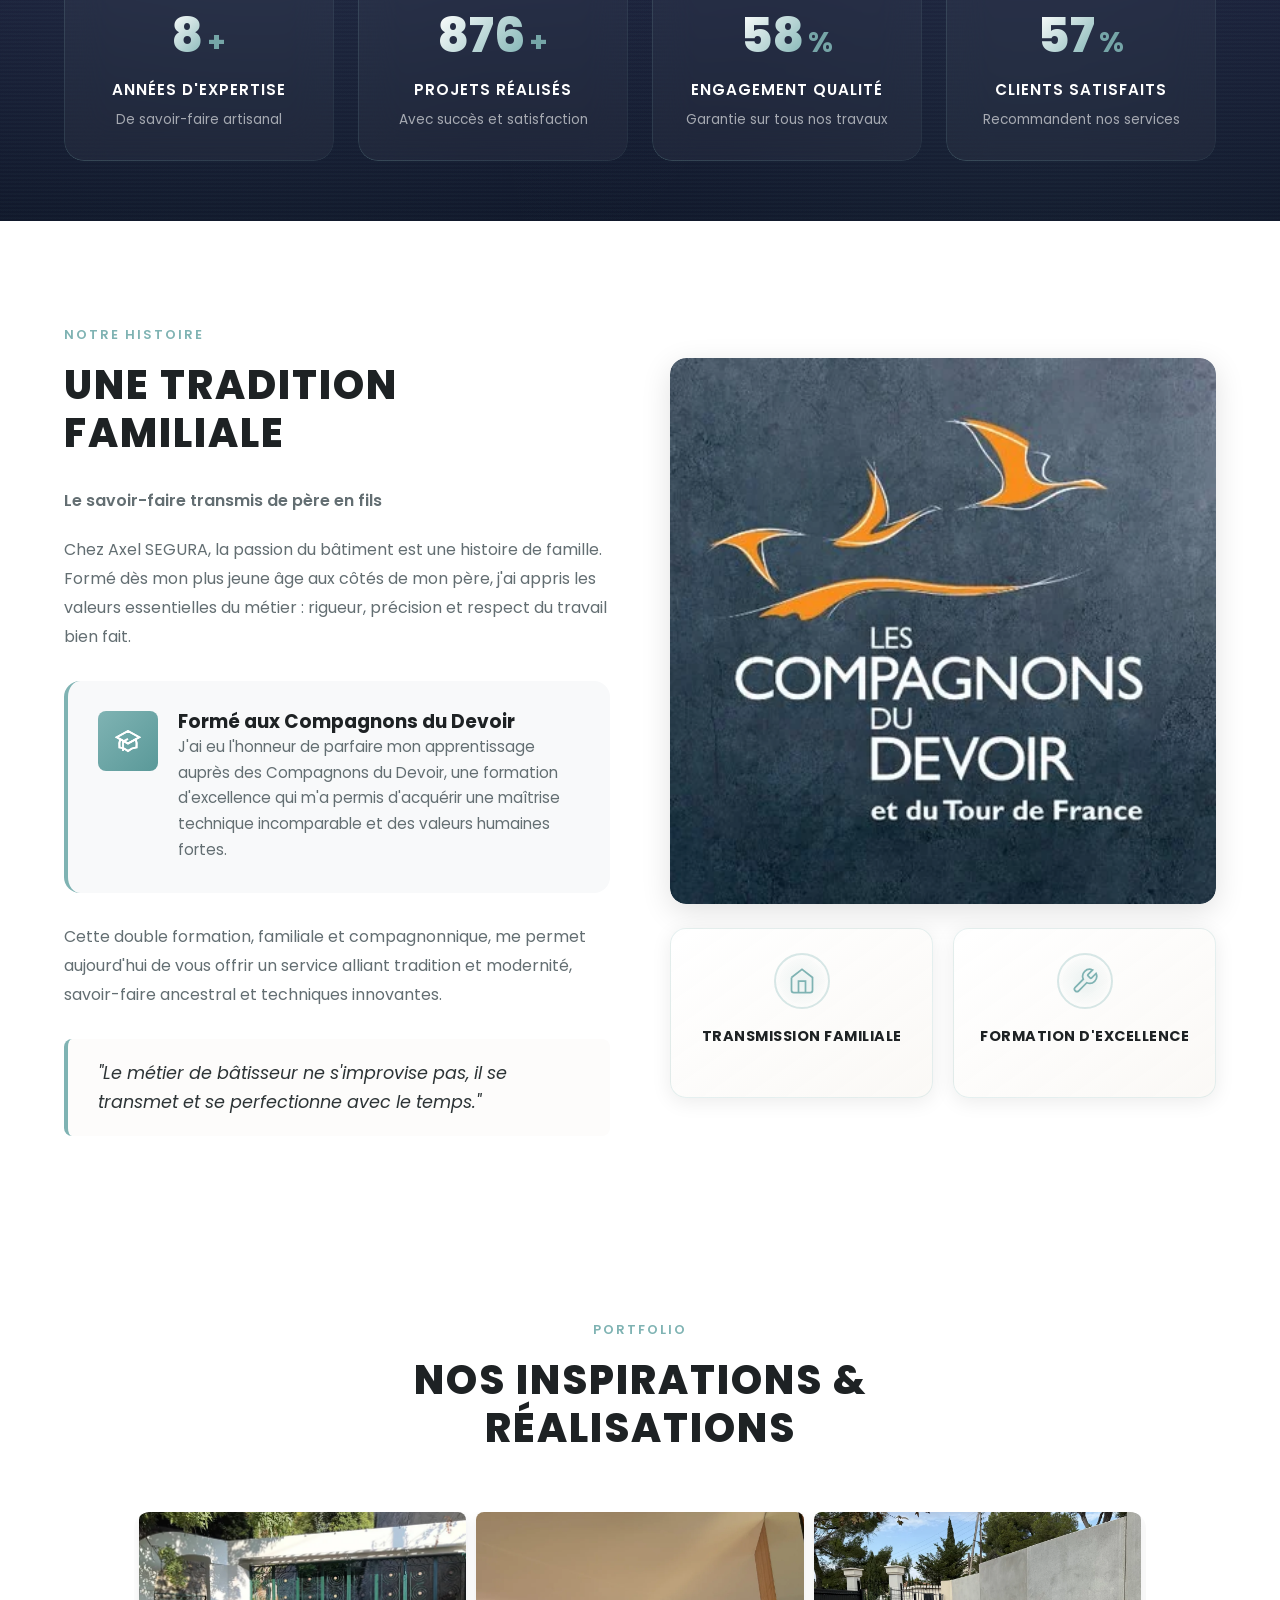
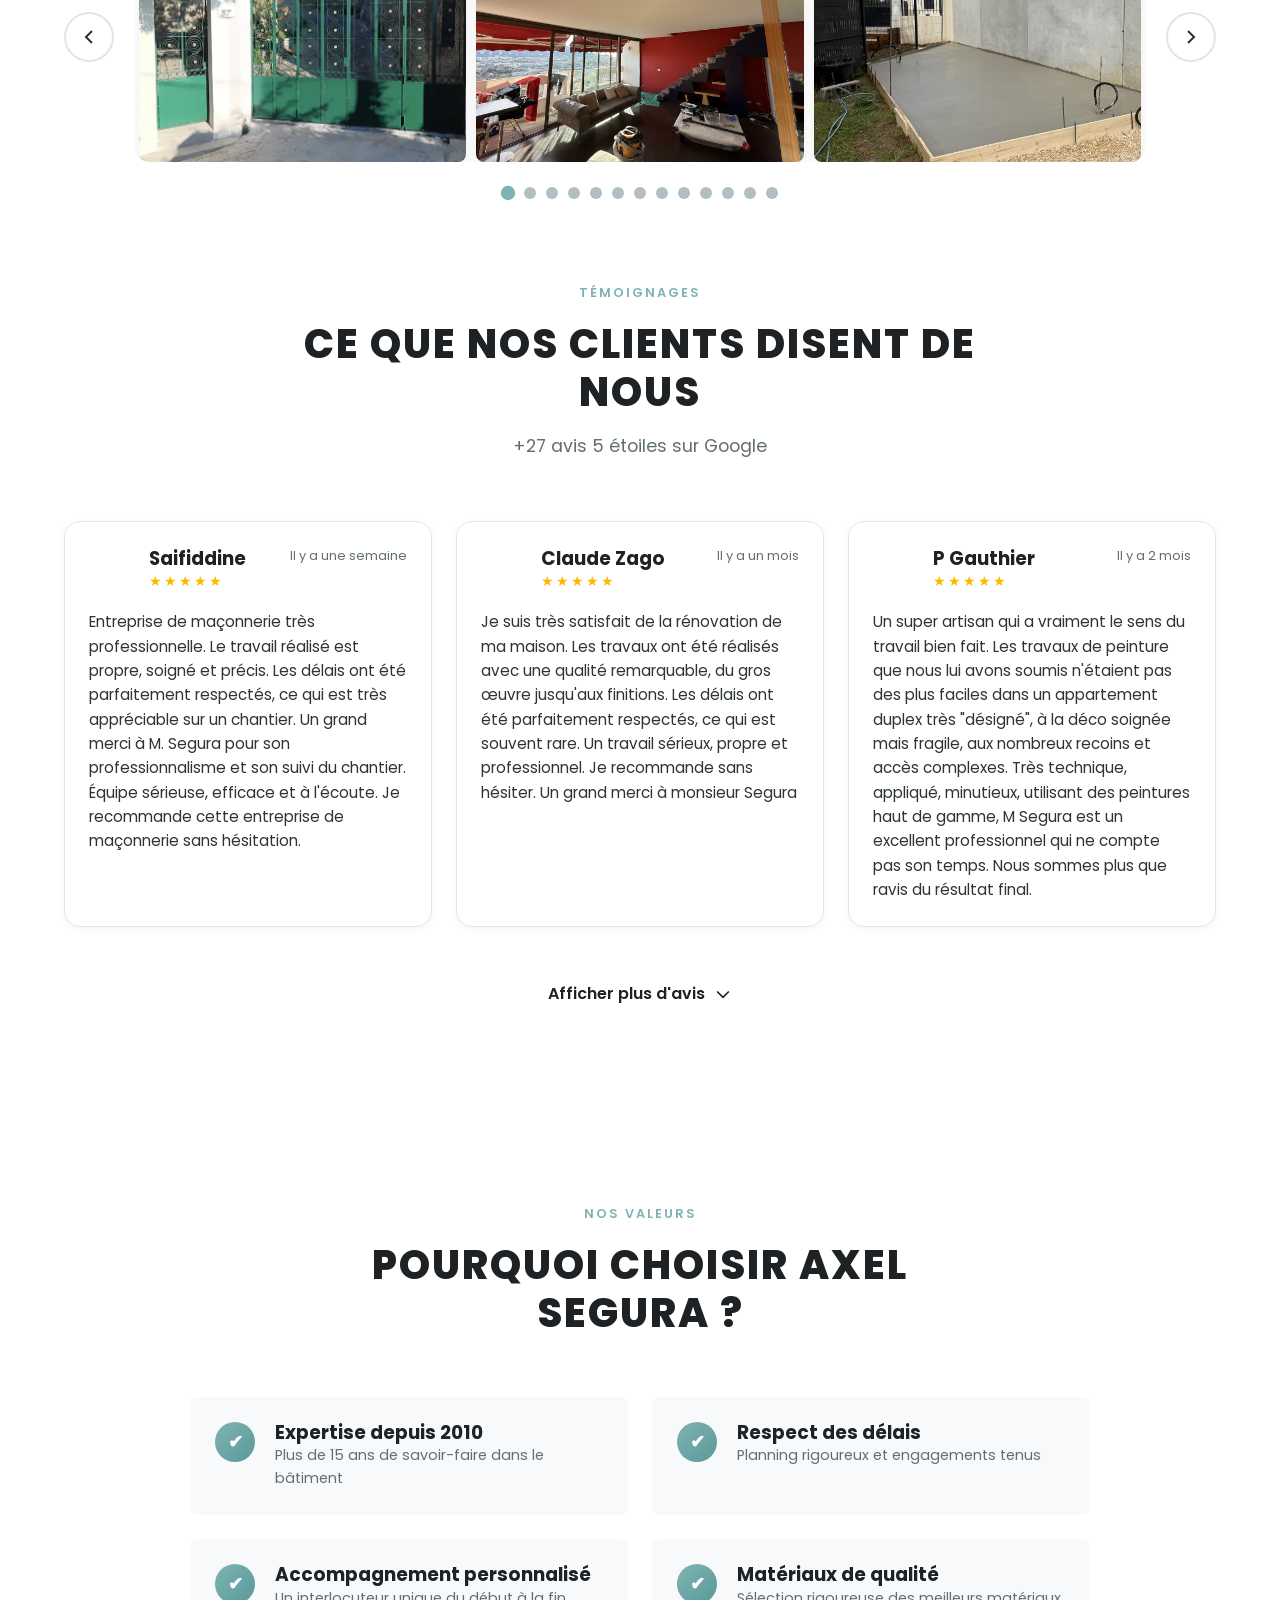
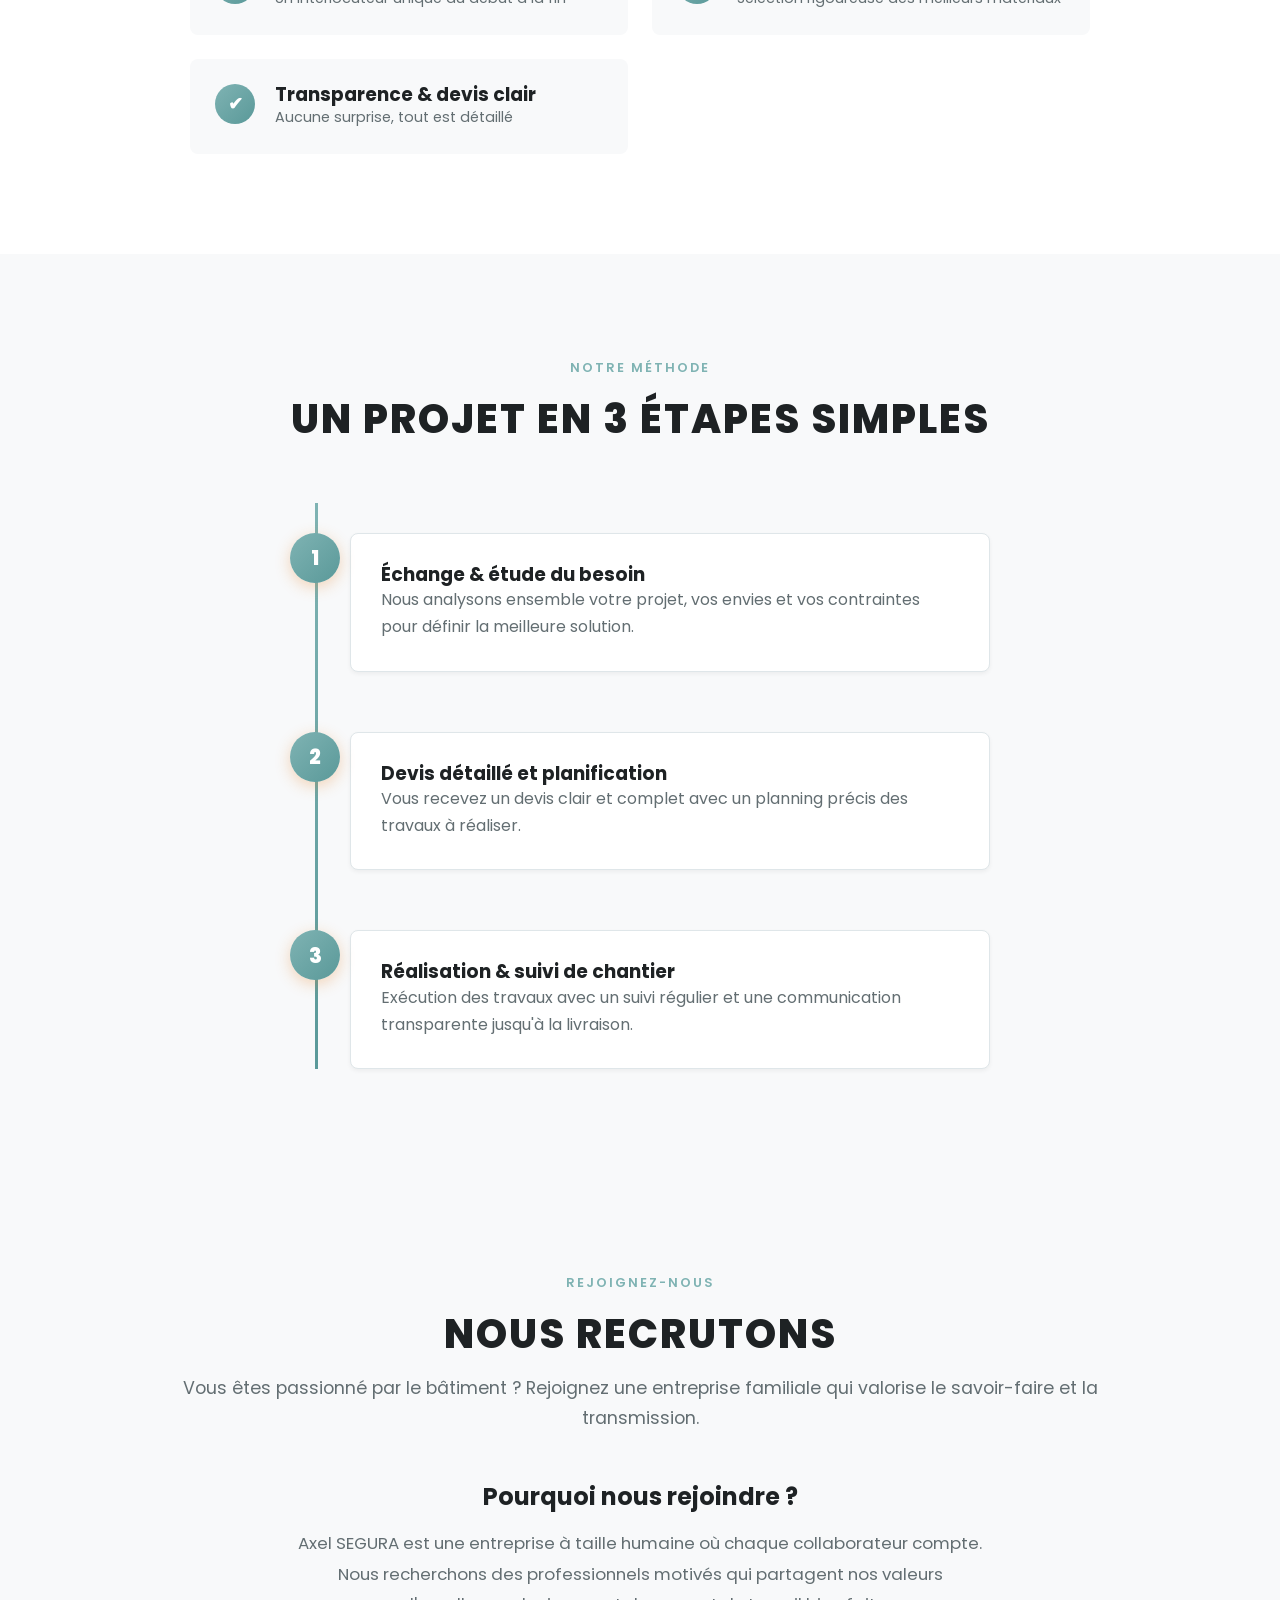
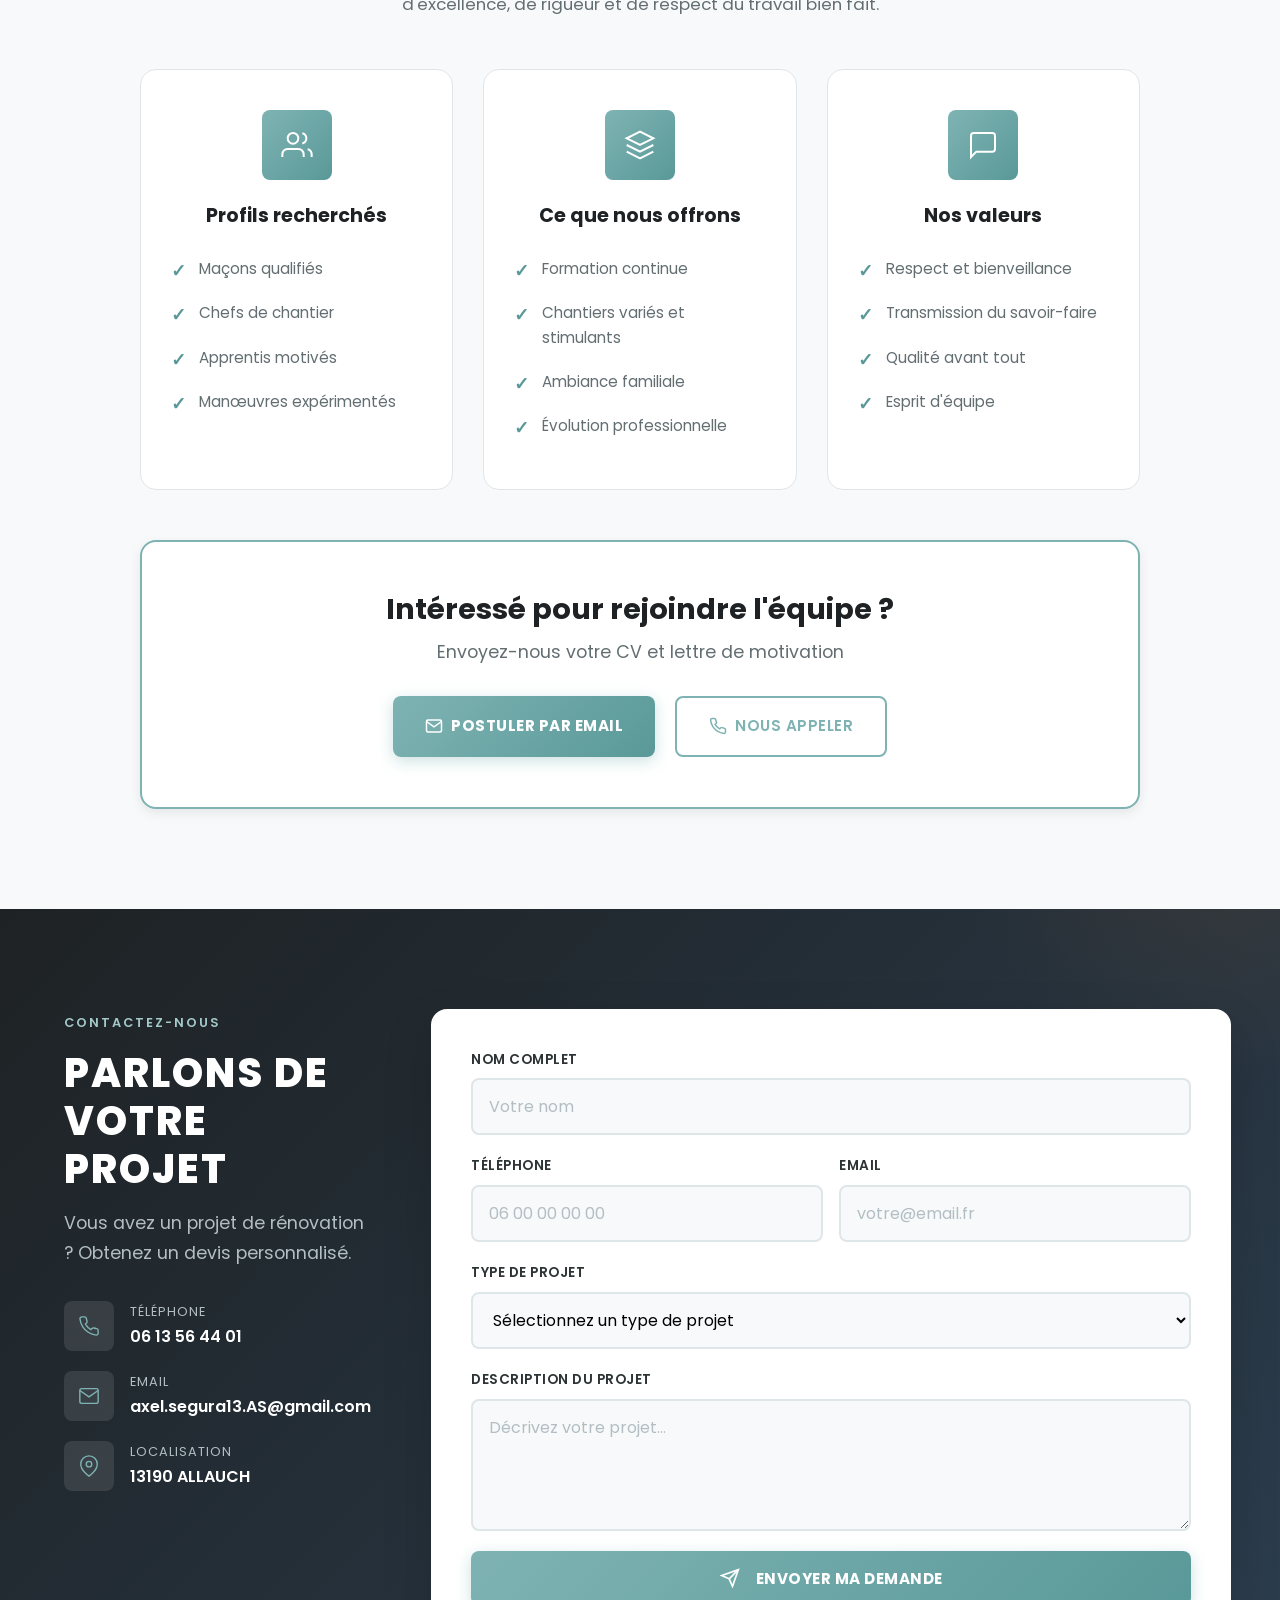
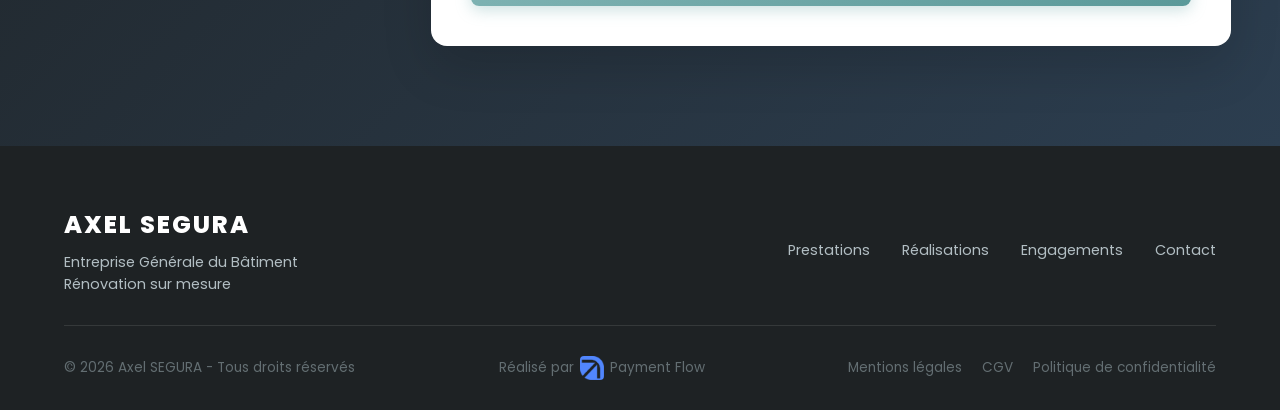
==== commit bab215be: "Add Payment Flow credit in footer with logo and link Co-Authored-By: Claude Sonnet 4.6 <noreply@anth" ====
--- a/index.html
+++ b/index.html
@@ -1011,6 +1011,11 @@
             </div>
             <div class="footer-bottom">
                 <p>&copy; 2026 Axel SEGURA - Tous droits réservés</p>
+                <a href="https://www.payment-flow.fr" target="_blank" rel="noopener" class="footer-credit">
+                    <span>Réalisé par</span>
+                    <img src="Design sans titre (54).png" alt="Payment Flow" width="24" height="24">
+                    <span>Payment Flow</span>
+                </a>
                 <div class="footer-legal">
                     <a href="mentions-legales.html">Mentions légales</a>
                     <a href="cgv.html">CGV</a>
--- a/styles.css
+++ b/styles.css
@@ -2440,6 +2440,25 @@
     color: var(--color-gray);
 }
 
+.footer-credit {
+    display: flex;
+    align-items: center;
+    gap: 6px;
+    color: var(--color-gray);
+    text-decoration: none;
+    font-size: 0.85rem;
+    transition: color var(--transition-base);
+}
+
+.footer-credit:hover {
+    color: var(--color-accent);
+}
+
+.footer-credit img {
+    border-radius: 4px;
+    vertical-align: middle;
+}
+
 .footer-legal {
     display: flex;
     gap: 20px;
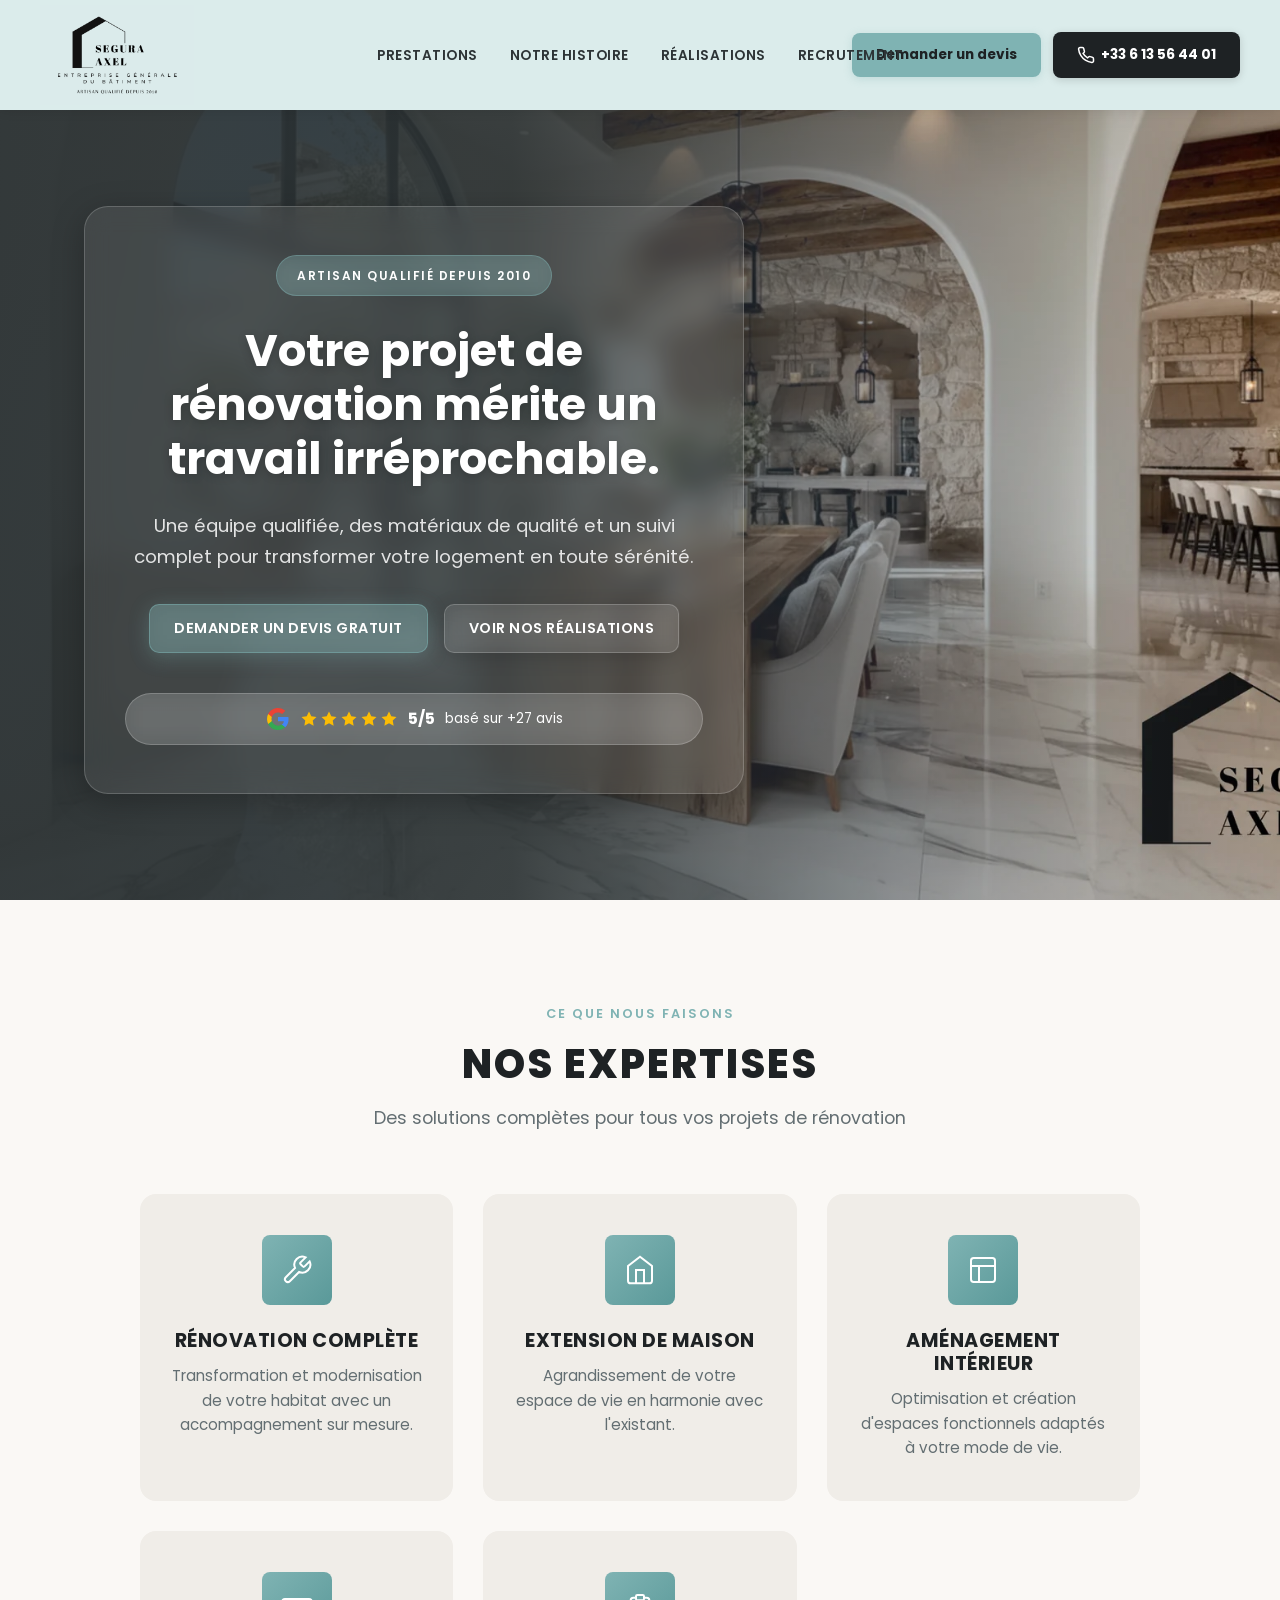
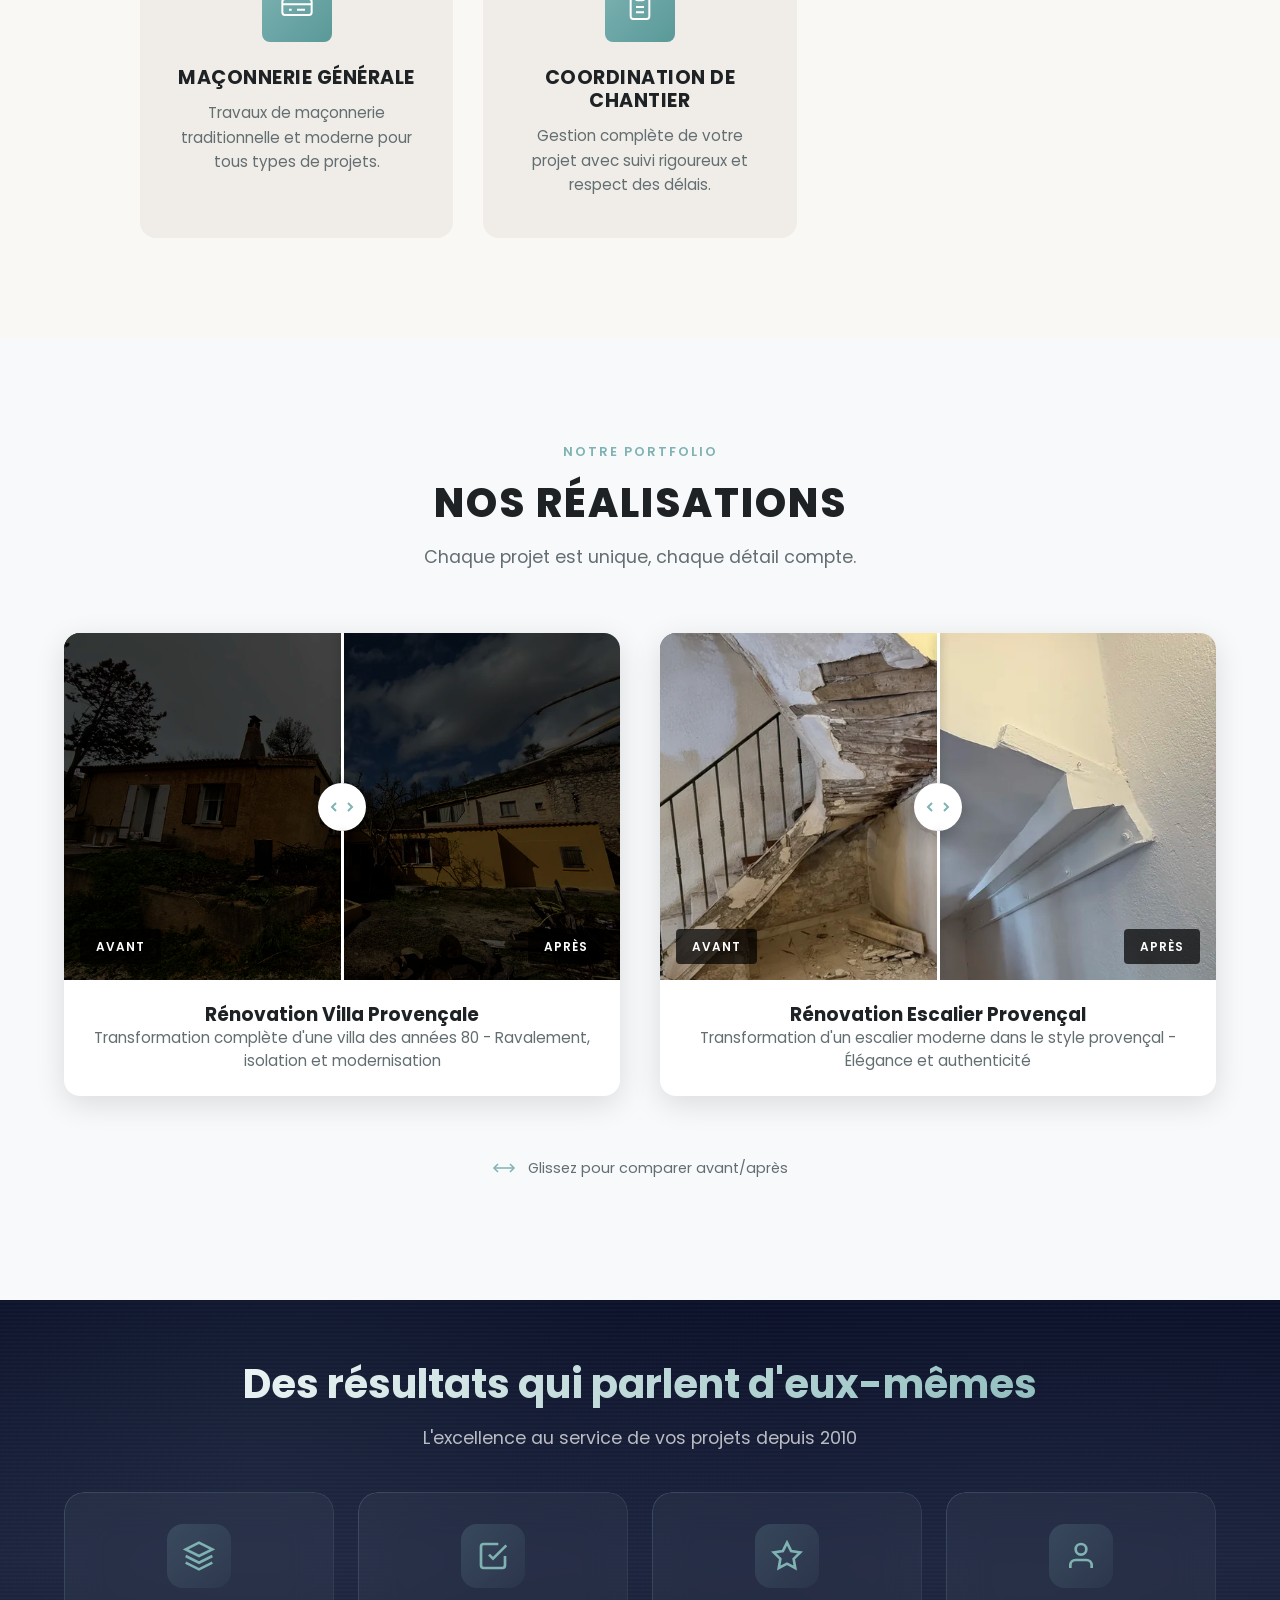
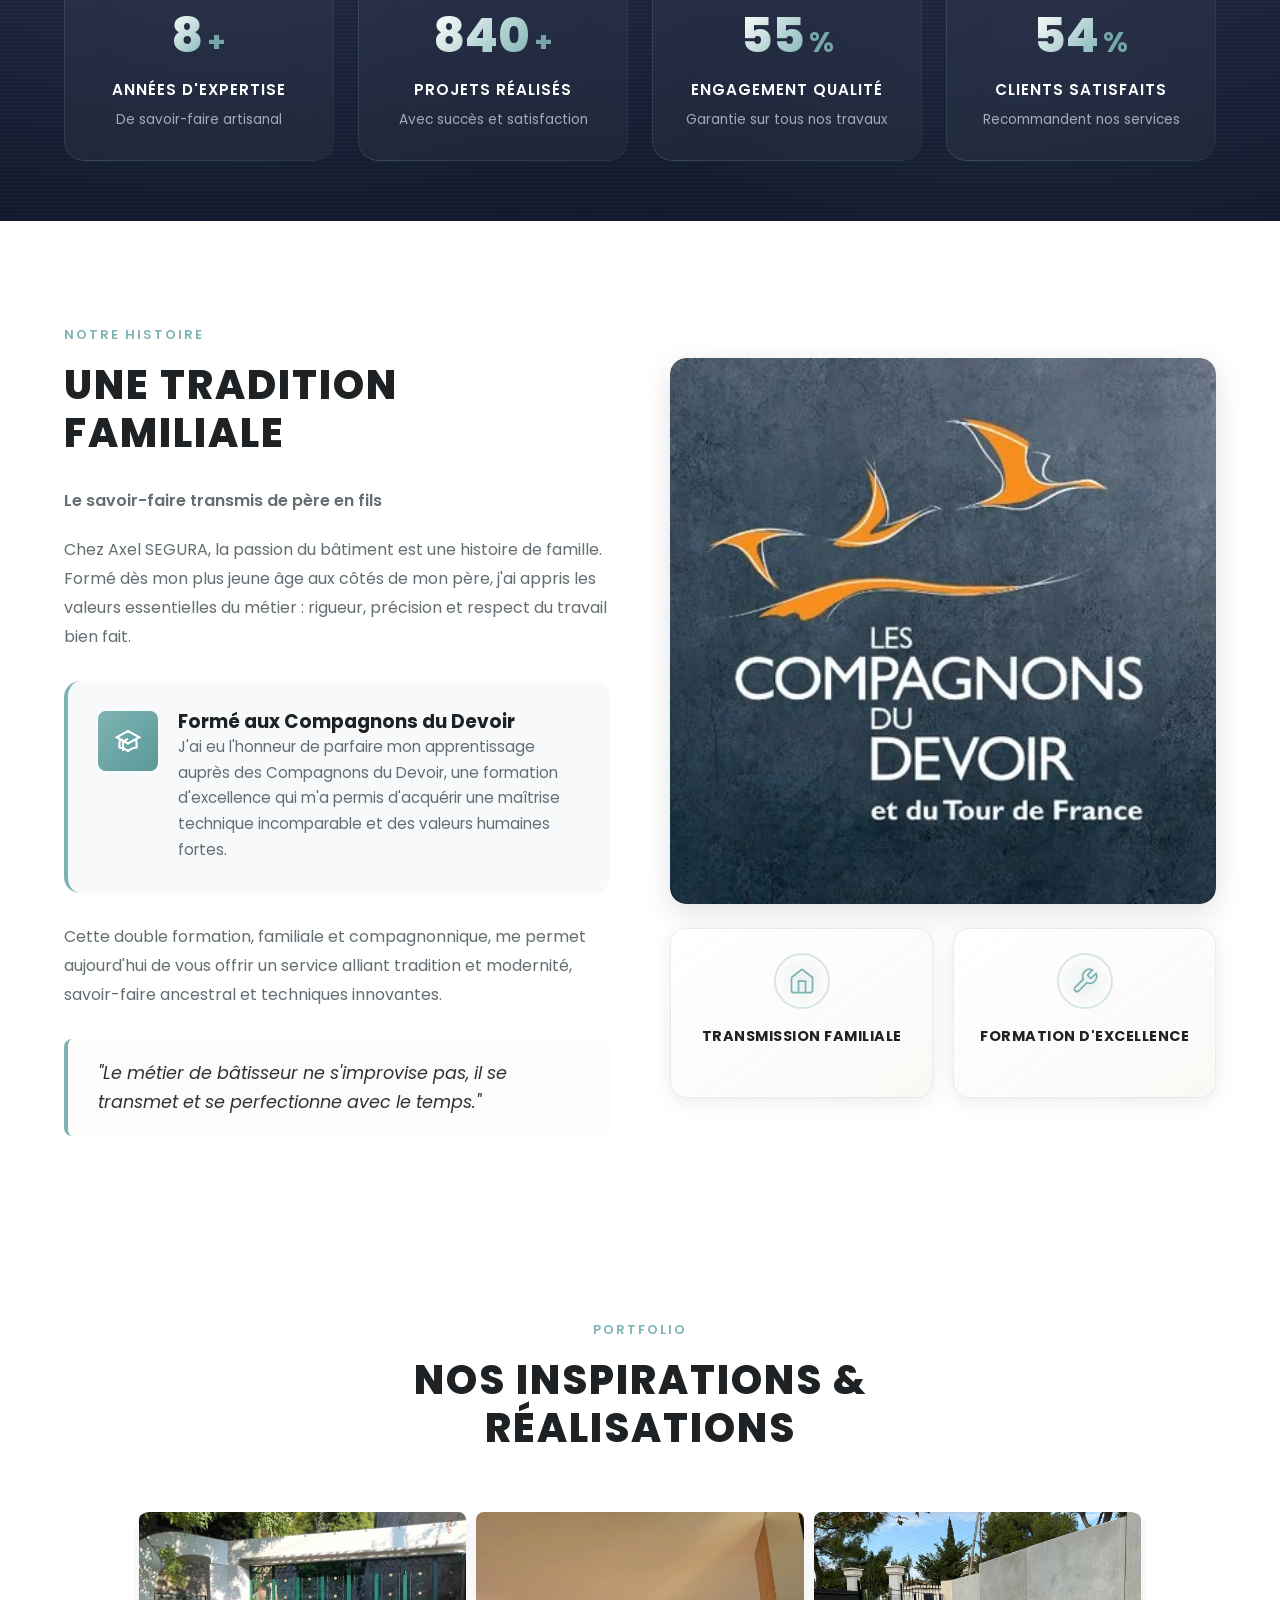
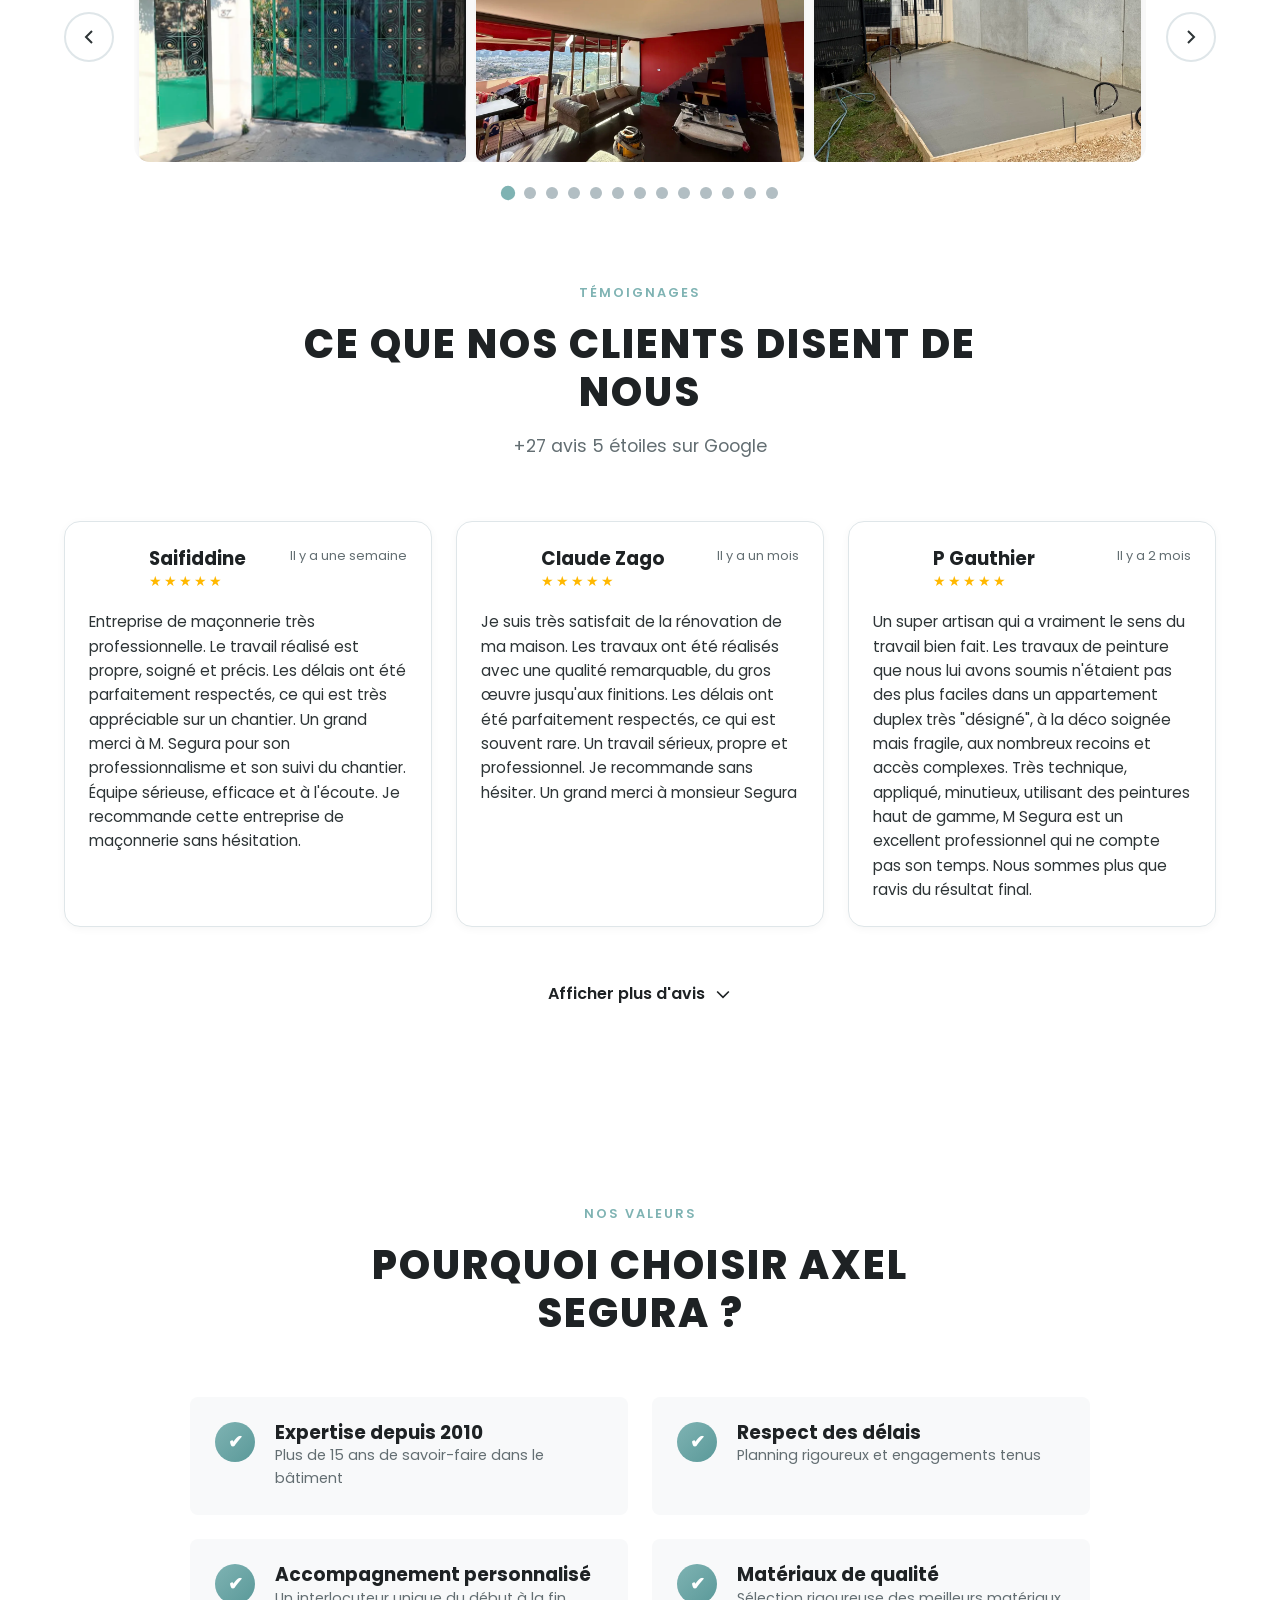
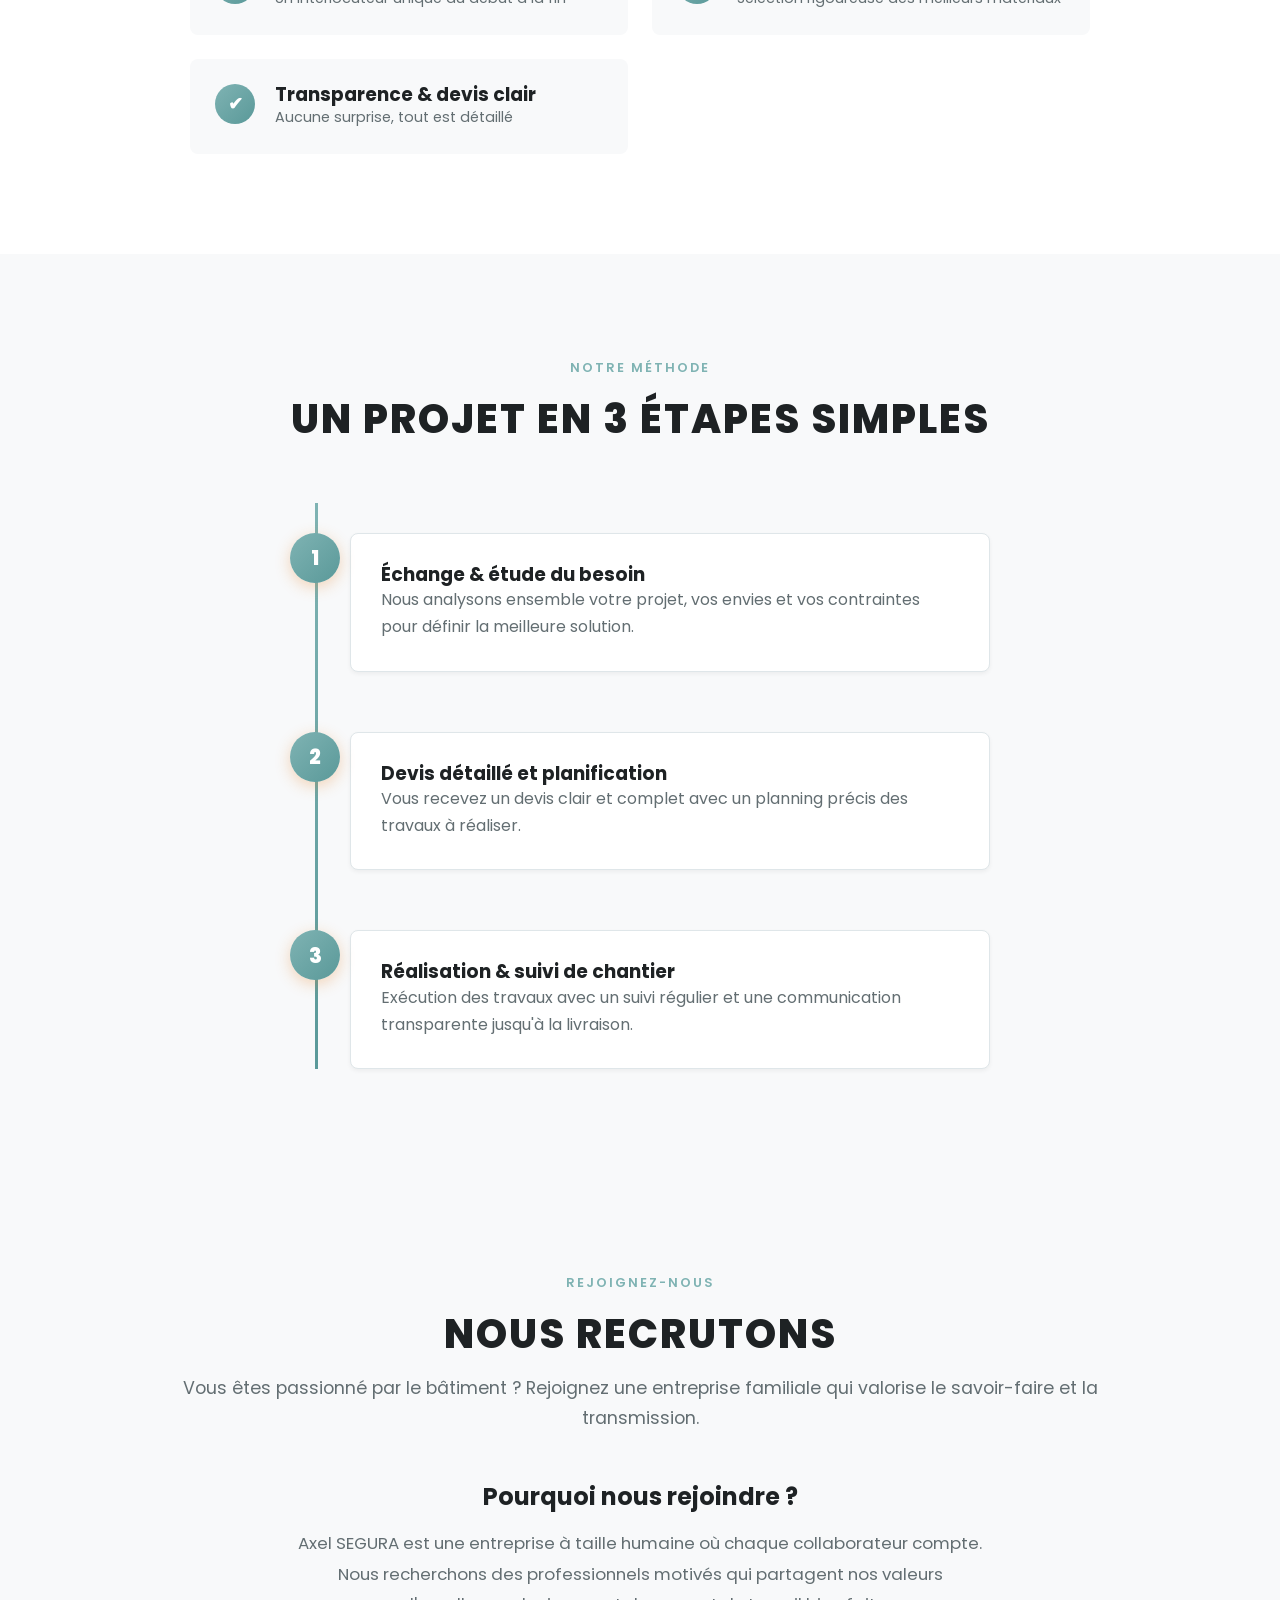
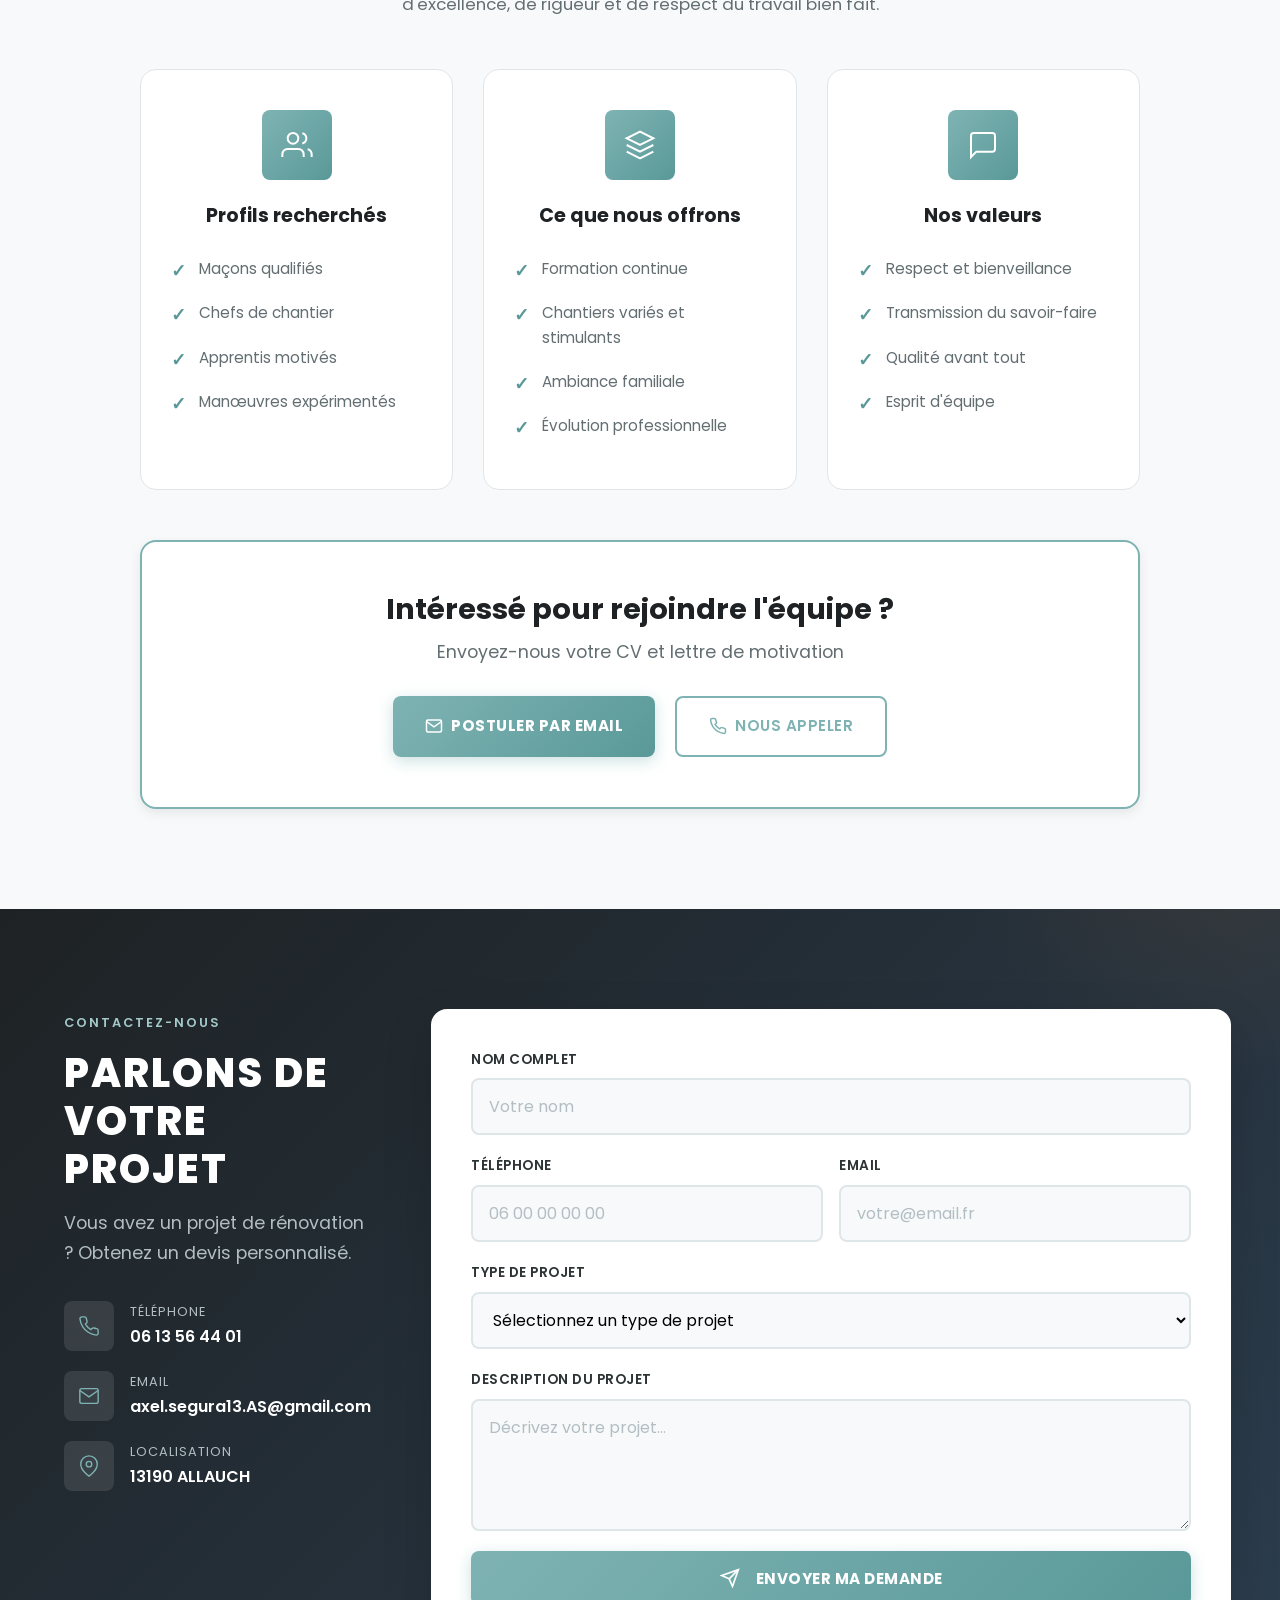
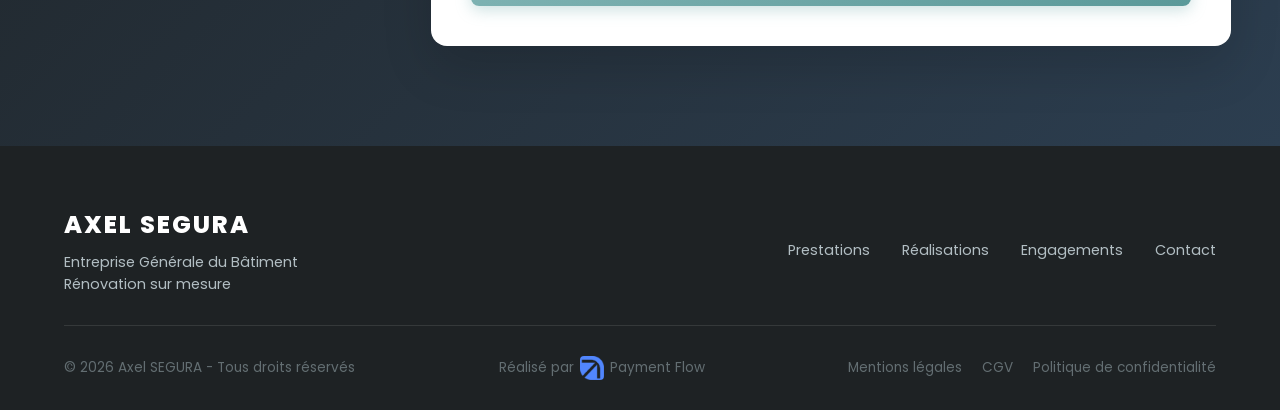
==== commit efd6b4c7: "Migrate forms from FormSubmit to Web3Forms Both devis modal and contact form now use Web3Forms API. " ====
--- a/index.html
+++ b/index.html
@@ -76,10 +76,10 @@
             <button class="modal-close" id="closeDevisModal">&times;</button>
             <h2 class="modal-title">Demande de devis gratuit</h2>
             <p class="modal-subtitle">Remplissez le formulaire ci-dessous et nous vous recontacterons dans les plus brefs délais.</p>
-            <form class="devis-form" id="devisForm" action="https://formsubmit.co/axel.segura13.AS@gmail.com" method="POST">
-                <input type="hidden" name="_subject" value="Nouvelle demande de devis - Site Axel SEGURA">
-                <input type="hidden" name="_captcha" value="false">
-                <input type="hidden" name="_template" value="table">
+            <form class="devis-form" id="devisForm" action="https://api.web3forms.com/submit" method="POST">
+                <input type="hidden" name="access_key" value="01f8b6a1-da09-4c61-a4e6-4bc80c99e0df">
+                <input type="hidden" name="subject" value="Nouvelle demande de devis - Site Axel SEGURA">
+                <input type="hidden" name="from_name" value="Site Axel SEGURA">
                 <div class="form-row">
                     <div class="form-group">
                         <label for="devis-nom">Nom *</label>
@@ -936,12 +936,10 @@
                     </a>
                 </div>
                 <div class="contact-form-wrapper fade-up delay-1">
-                    <form class="contact-form" id="contactForm" action="https://formsubmit.co/axel.segura13.AS@gmail.com" method="POST">
-                        <input type="hidden" name="_subject" value="Nouvelle demande de contact - Site Axel SEGURA">
-                        <input type="hidden" name="_captcha" value="false">
-                        <input type="hidden" name="_template" value="table">
-                        <input type="hidden" name="_next" value="https://axel-segura.vercel.app/#contact">
-                        <input type="hidden" name="_autoresponse" value="Merci pour votre message. Nous avons bien reçu votre demande et vous répondrons dans les plus brefs délais.">
+                    <form class="contact-form" id="contactForm" action="https://api.web3forms.com/submit" method="POST">
+                        <input type="hidden" name="access_key" value="01f8b6a1-da09-4c61-a4e6-4bc80c99e0df">
+                        <input type="hidden" name="subject" value="Nouvelle demande de contact - Site Axel SEGURA">
+                        <input type="hidden" name="from_name" value="Site Axel SEGURA">
                         <div class="form-group">
                             <label for="name">Nom complet</label>
                             <input type="text" id="name" name="name" required placeholder="Votre nom">
@@ -1402,7 +1400,7 @@
             }
         });
 
-        // Form submission - devis modal via FormSubmit
+        // Form submission - devis modal via Web3Forms
         devisForm.addEventListener('submit', async function(e) {
             e.preventDefault();
             const submitBtn = document.getElementById('devisBtnSubmit');
@@ -1411,16 +1409,22 @@
 
             try {
                 const formData = new FormData(devisForm);
-                await fetch('https://formsubmit.co/axel.segura13.AS@gmail.com', {
+                const res = await fetch('https://api.web3forms.com/submit', {
                     method: 'POST',
                     body: formData,
                     headers: { 'Accept': 'application/json' }
                 });
-                devisForm.style.display = 'none';
-                document.getElementById('devisSuccess').style.display = 'flex';
+                const data = await res.json();
+                if (data.success) {
+                    devisForm.style.display = 'none';
+                    document.getElementById('devisSuccess').style.display = 'flex';
+                } else {
+                    throw new Error(data.message);
+                }
             } catch (err) {
                 submitBtn.disabled = false;
                 submitBtn.textContent = 'Envoyer ma demande';
+                alert('Une erreur est survenue. Veuillez réessayer ou nous appeler directement.');
             }
         });
 
@@ -1437,16 +1441,22 @@
 
                 try {
                     const formData = new FormData(this);
-                    await fetch(this.action, {
+                    const res = await fetch('https://api.web3forms.com/submit', {
                         method: 'POST',
                         body: formData,
                         headers: { 'Accept': 'application/json' }
                     });
-                    contactForm.style.display = 'none';
-                    contactSuccess.style.display = 'flex';
+                    const data = await res.json();
+                    if (data.success) {
+                        contactForm.style.display = 'none';
+                        contactSuccess.style.display = 'flex';
+                    } else {
+                        throw new Error(data.message);
+                    }
                 } catch (err) {
                     submitBtn.disabled = false;
                     submitBtn.innerHTML = '<svg viewBox="0 0 24 24" fill="none" stroke="currentColor" stroke-width="2" style="width:20px;height:20px;display:inline-block;vertical-align:middle;margin-right:8px;"><line x1="22" y1="2" x2="11" y2="13"></line><polygon points="22 2 15 22 11 13 2 9 22 2"></polygon></svg>Envoyer ma demande';
+                    alert('Une erreur est survenue. Veuillez réessayer ou nous appeler directement.');
                 }
             });
         }
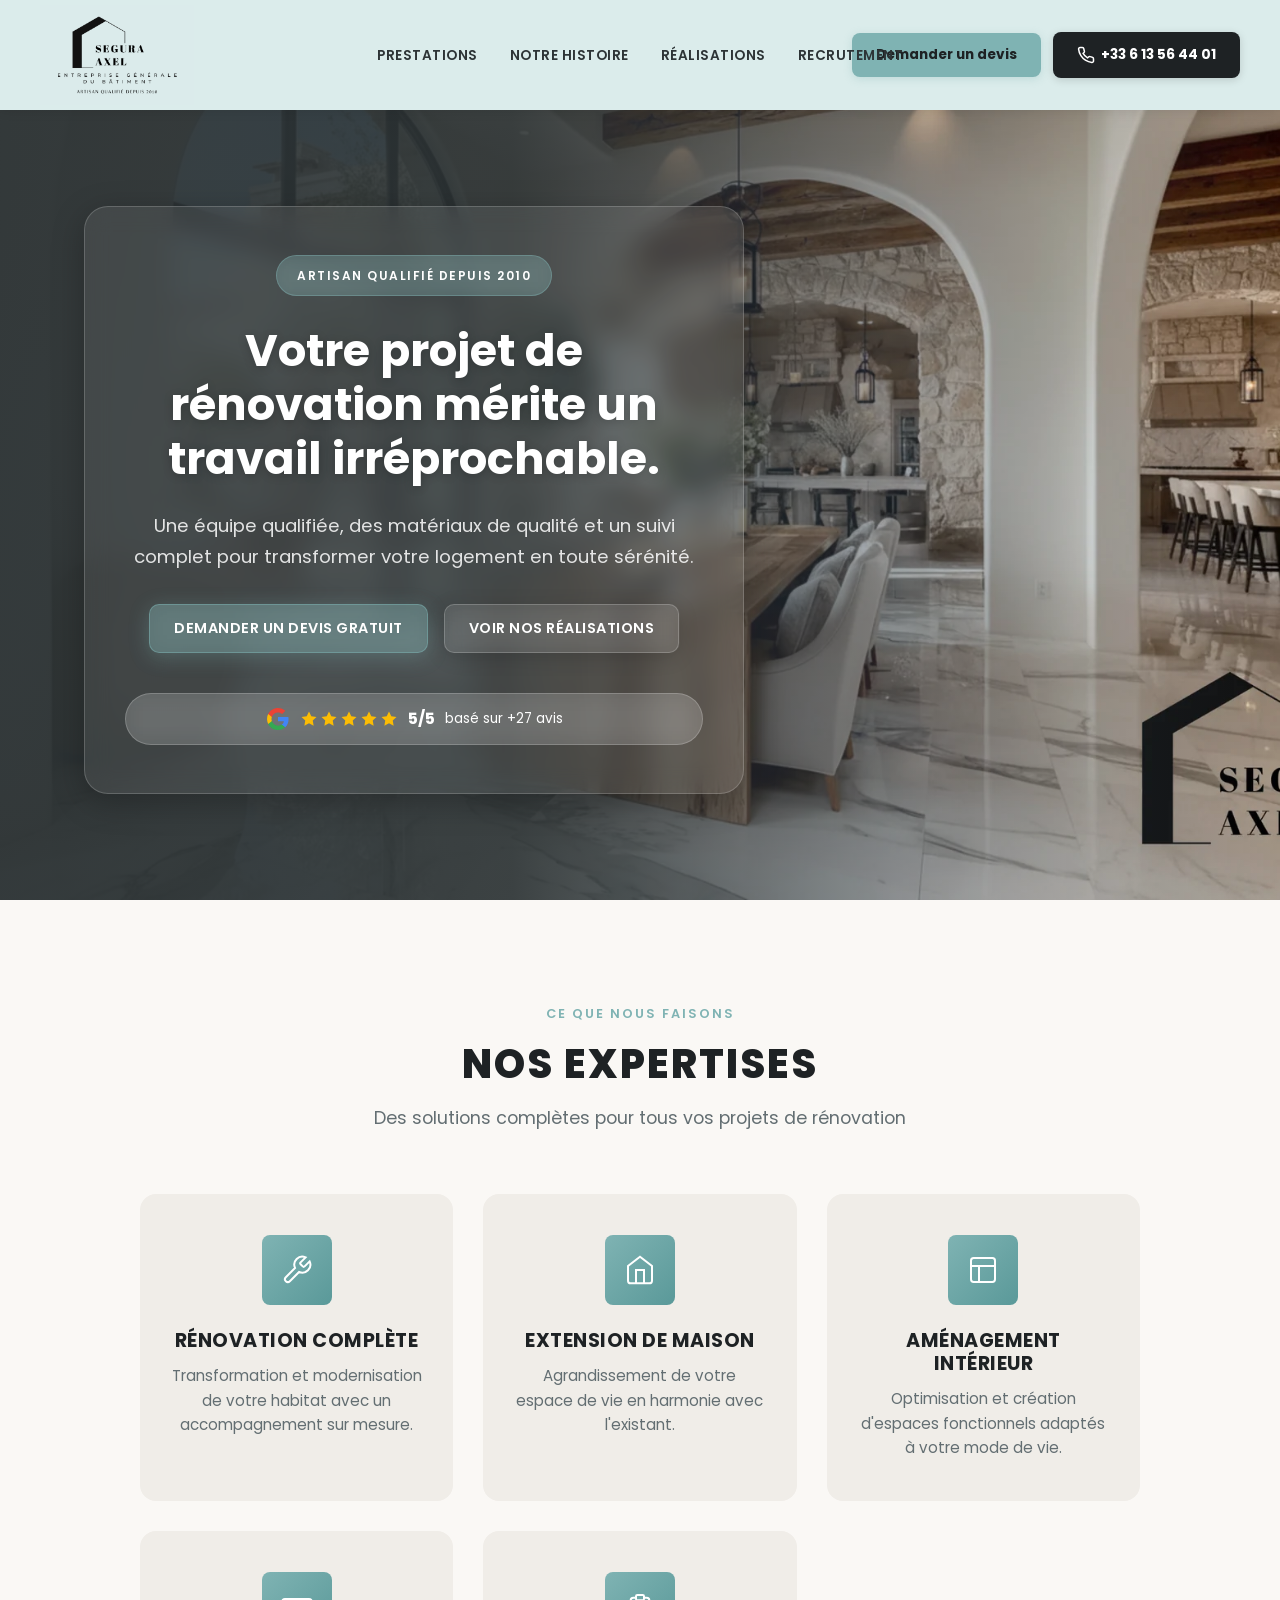
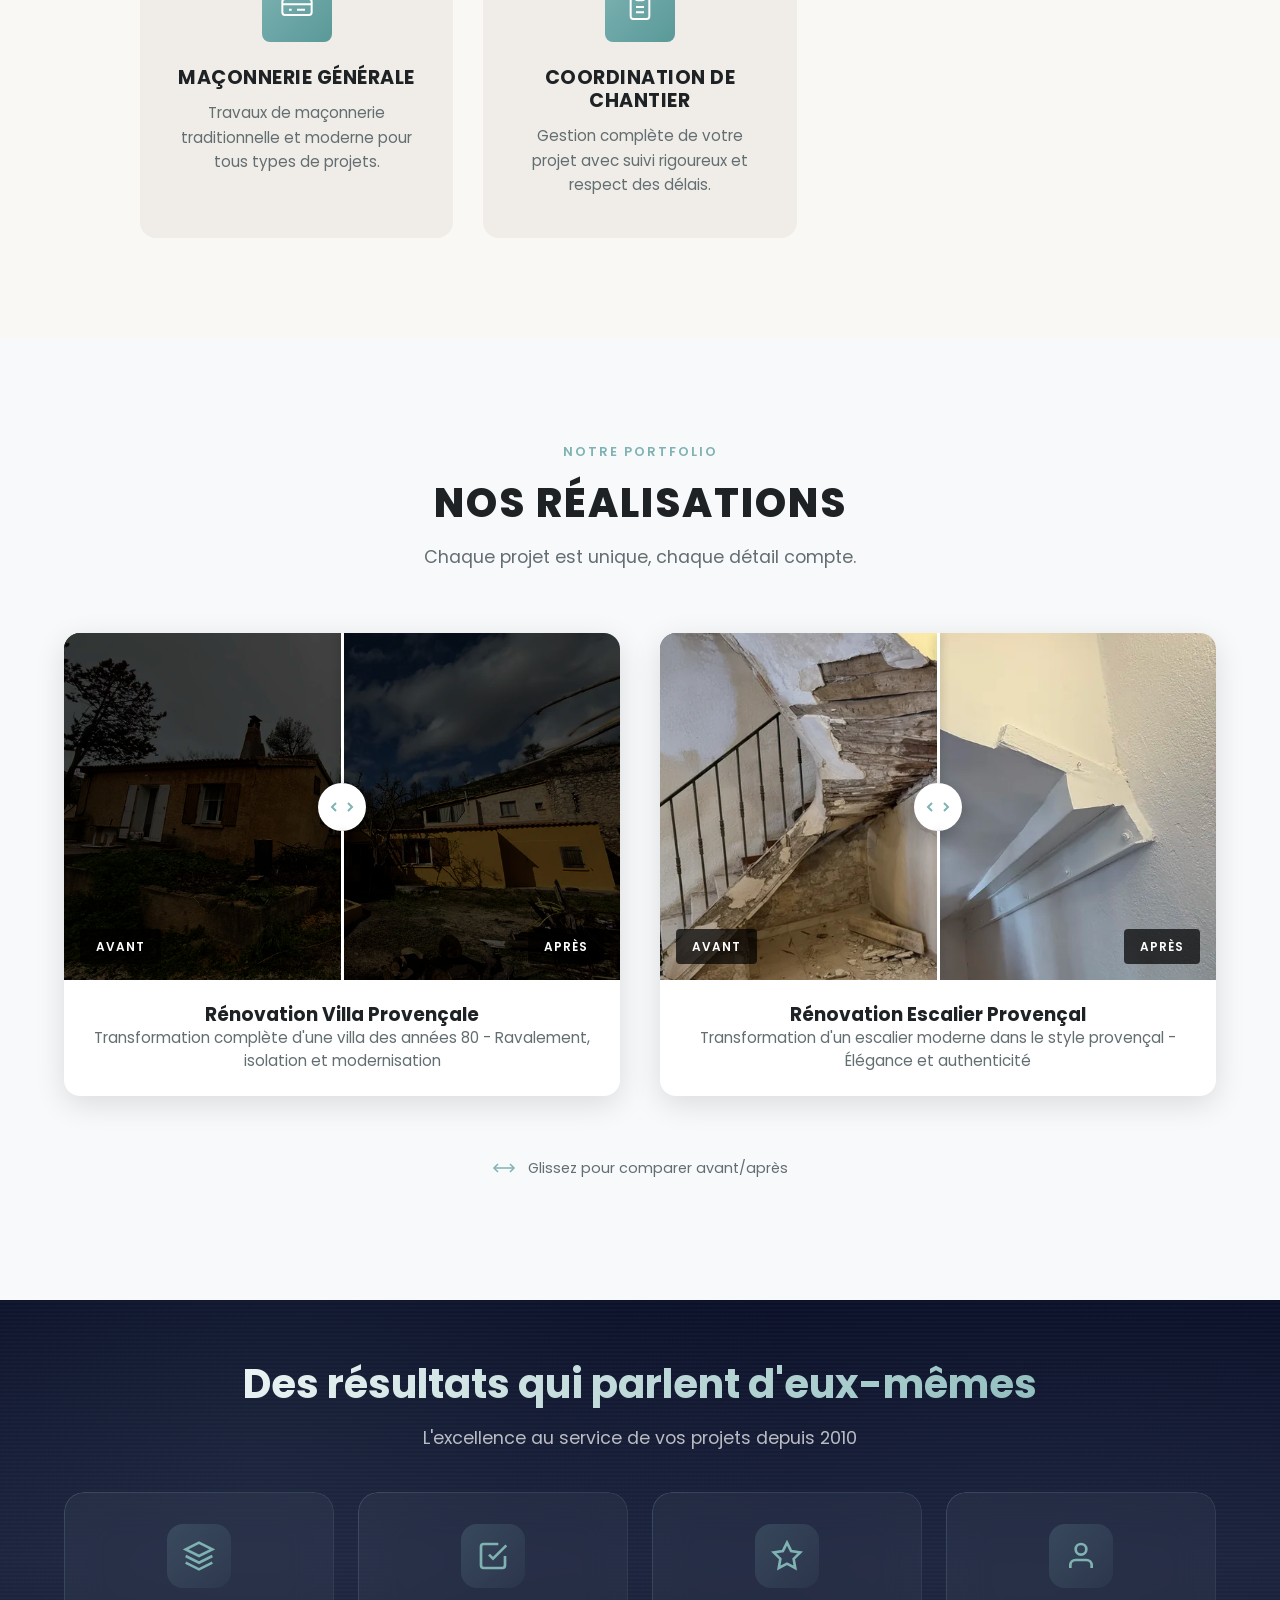
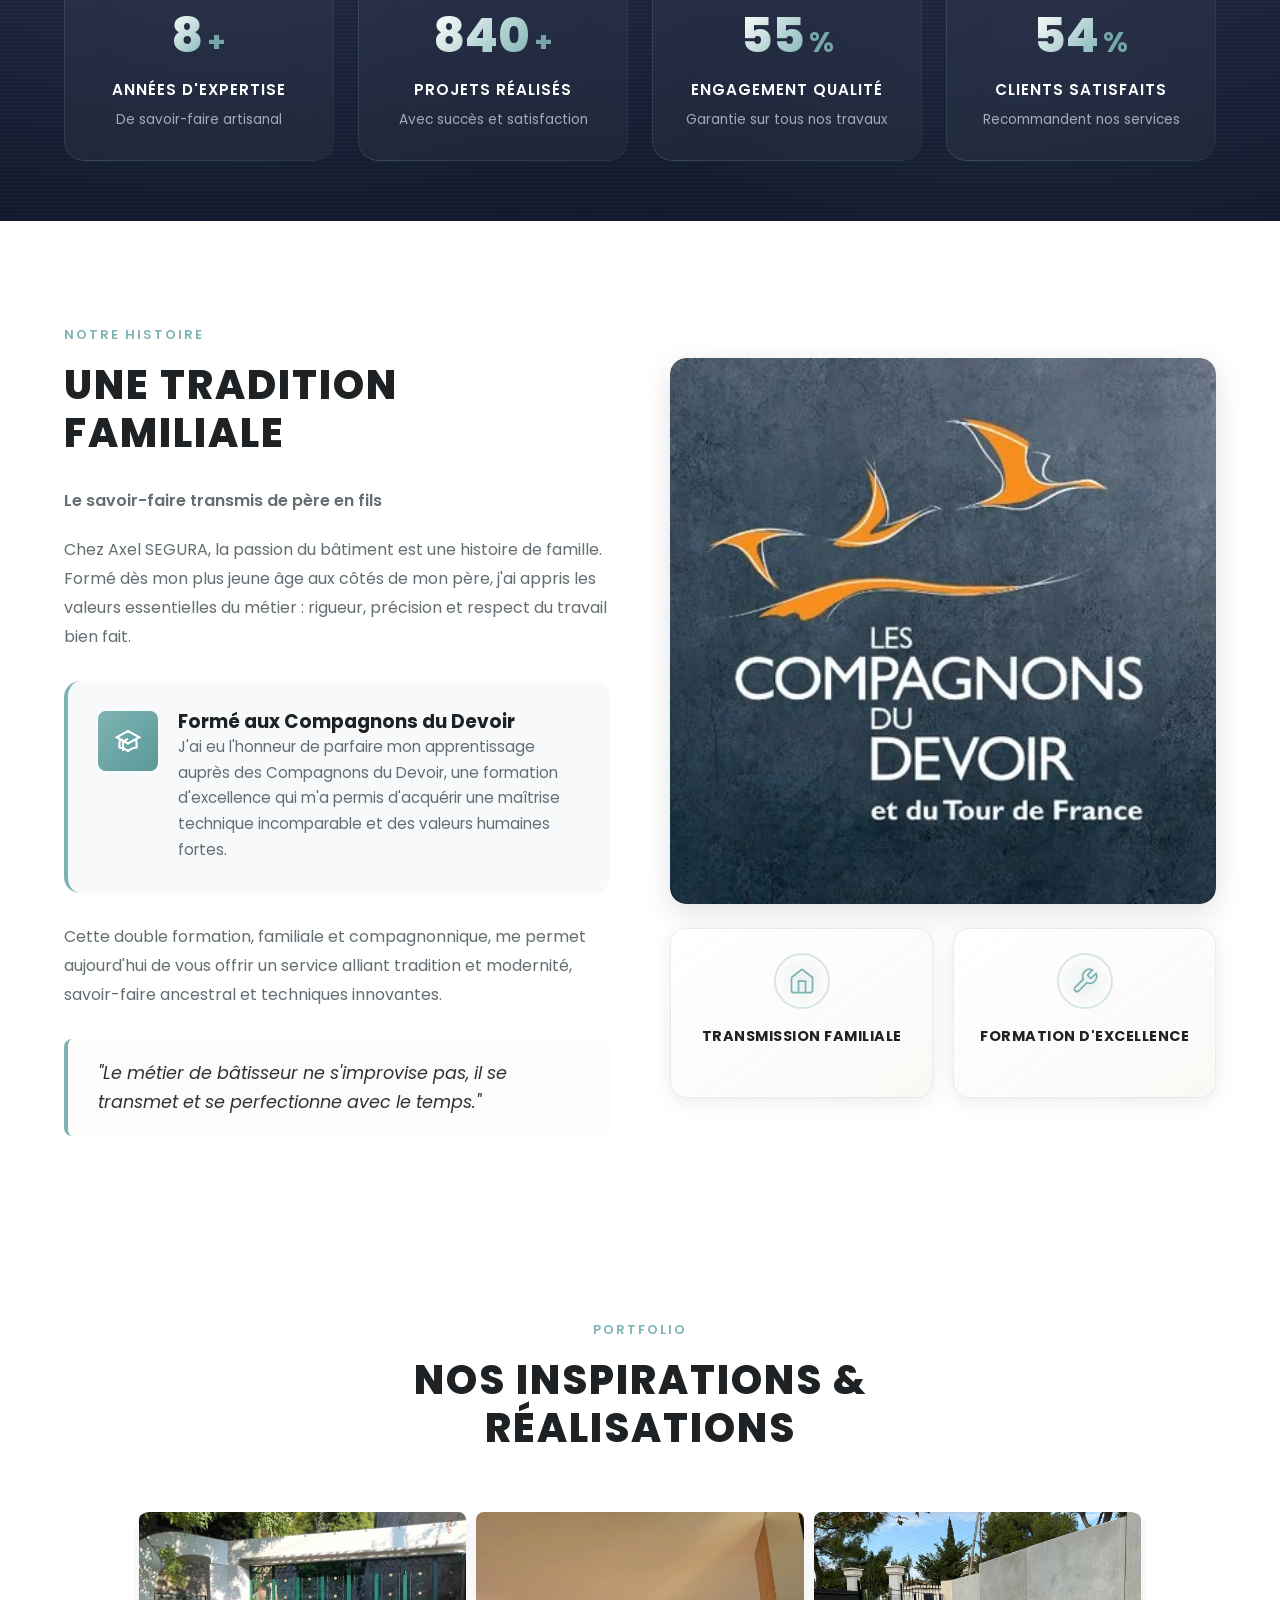
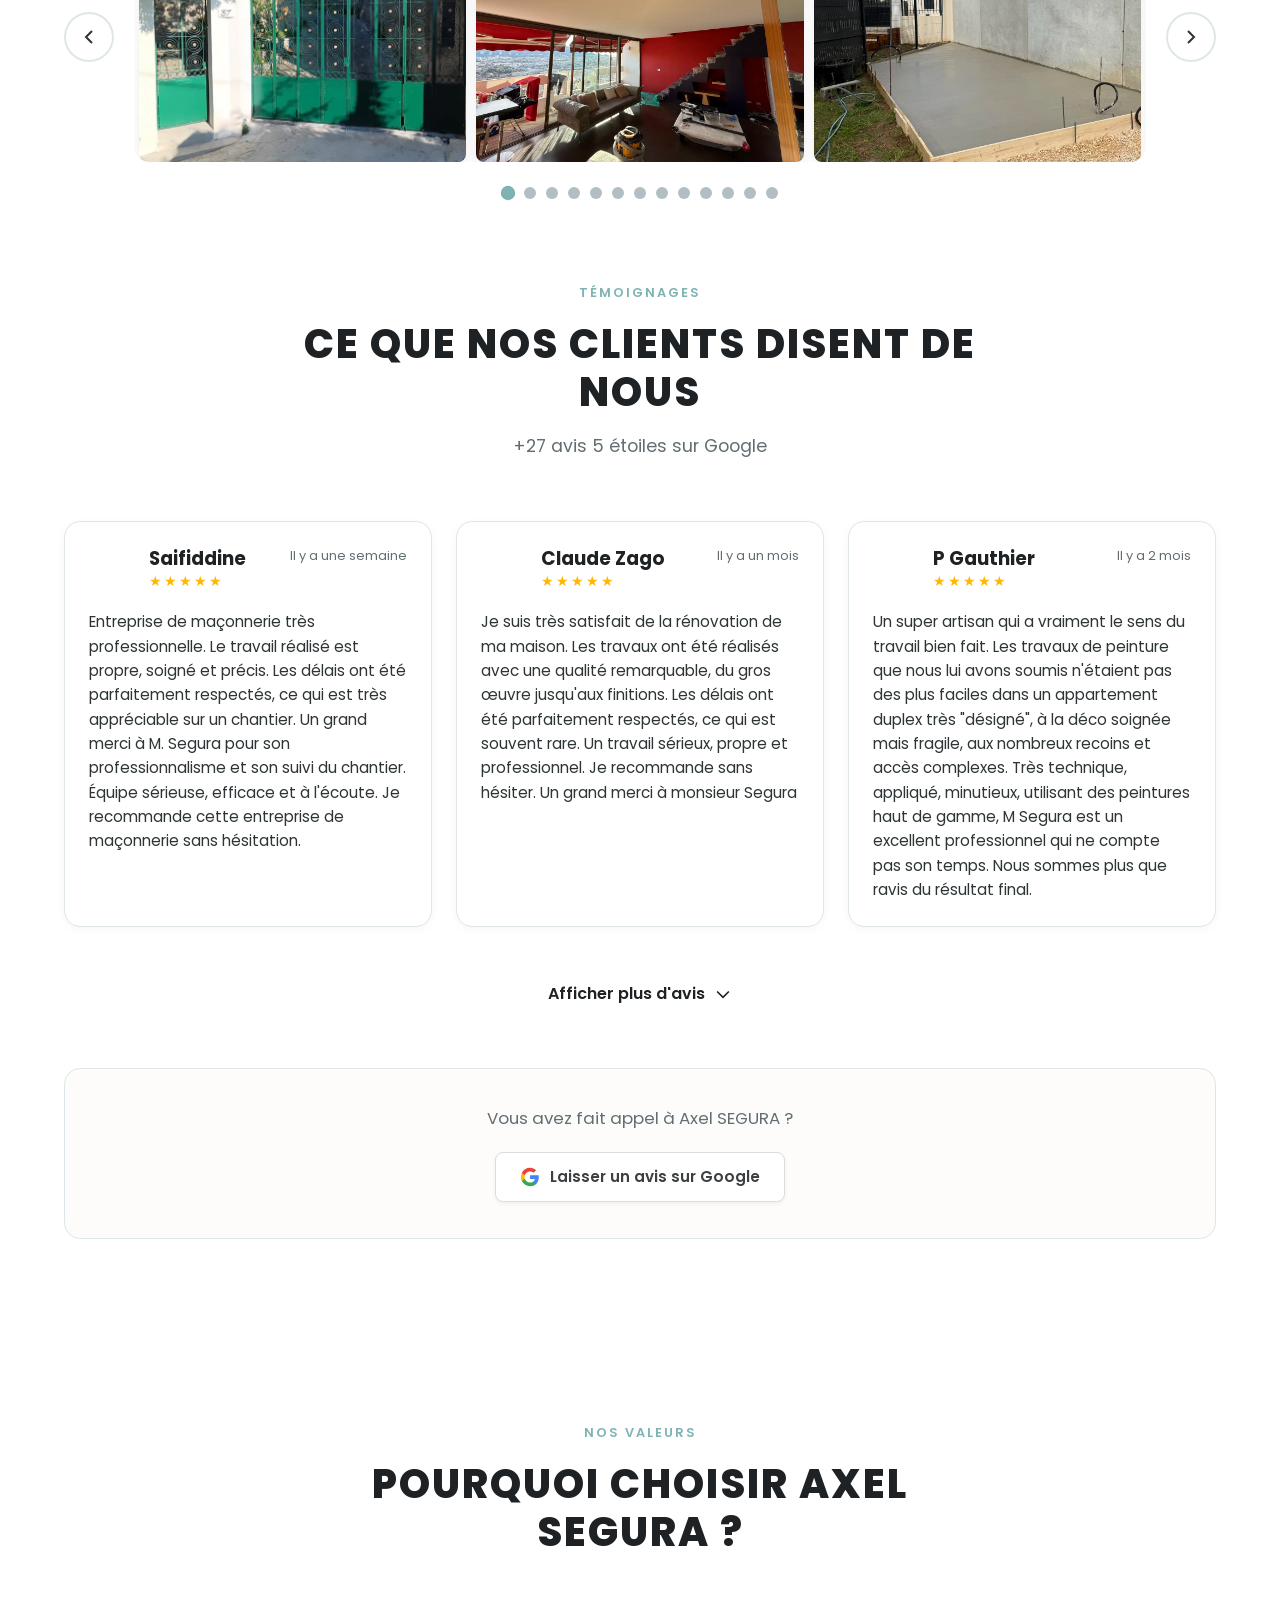
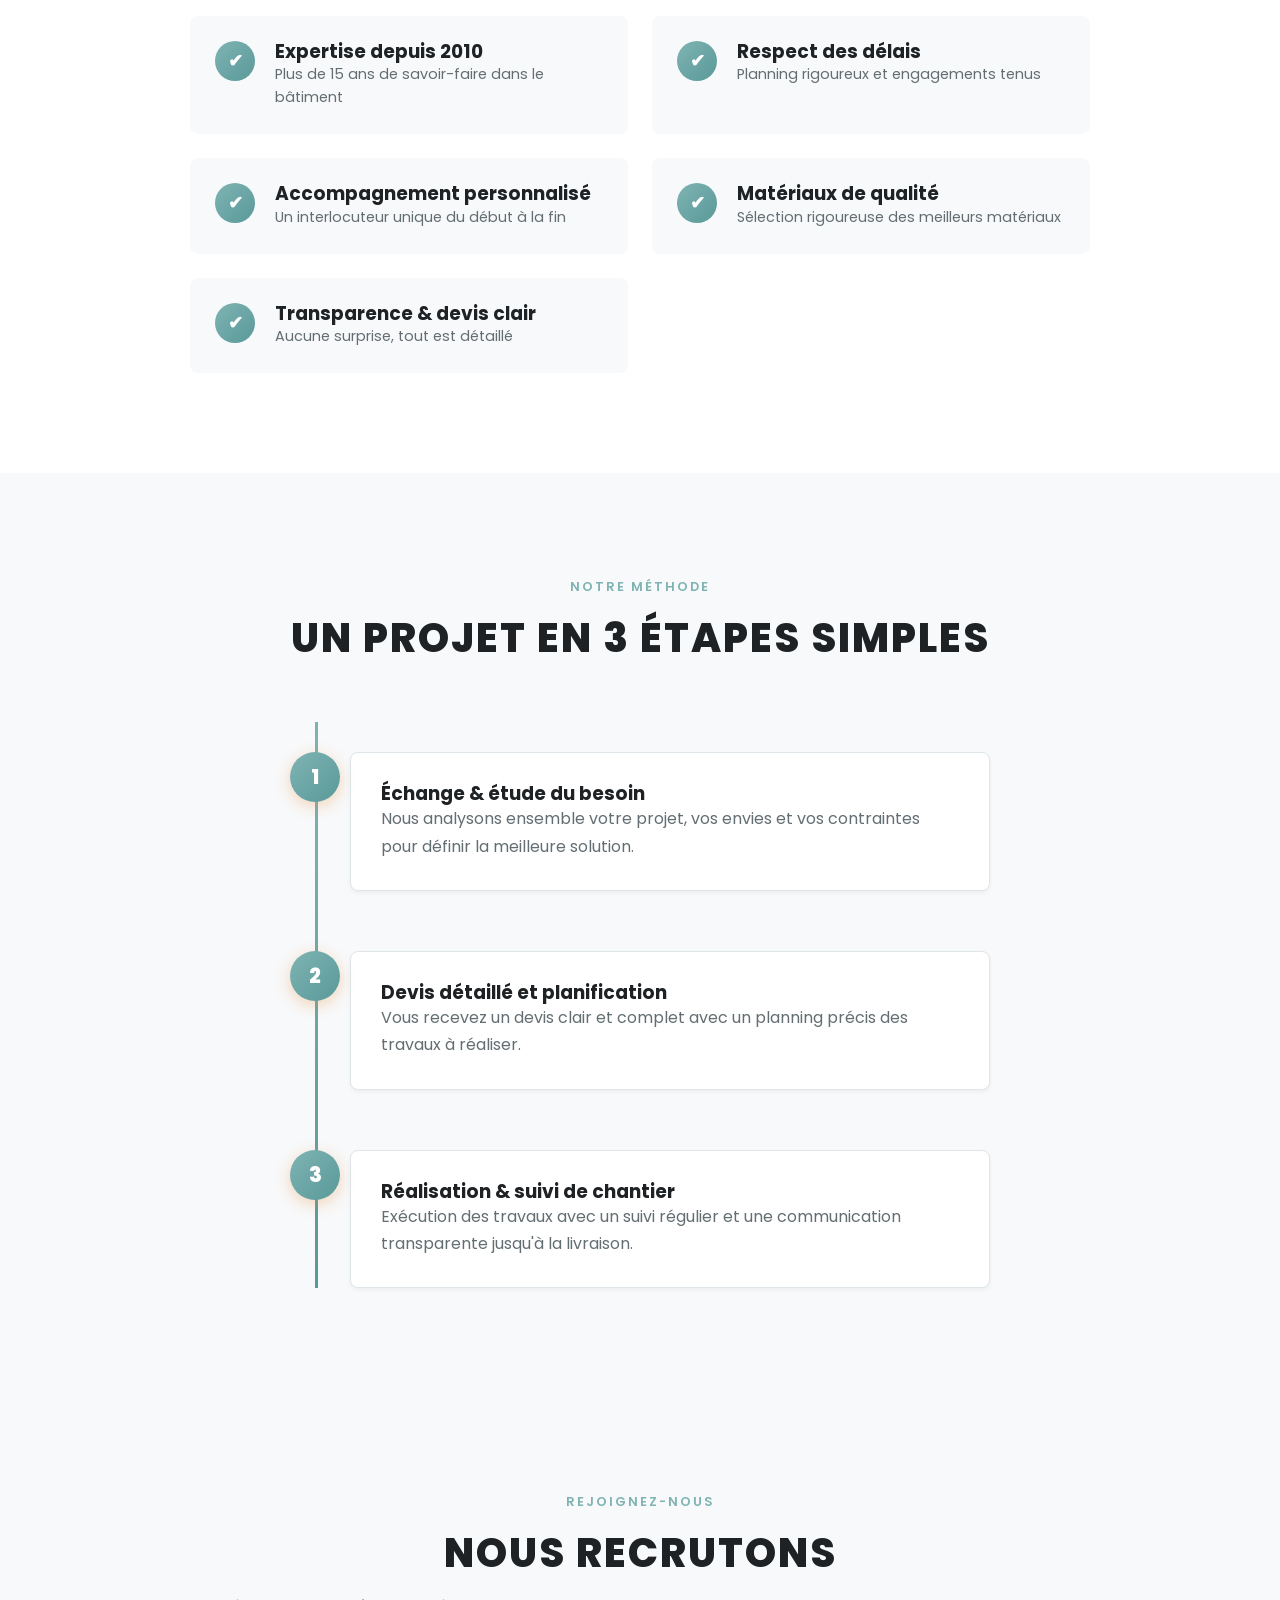
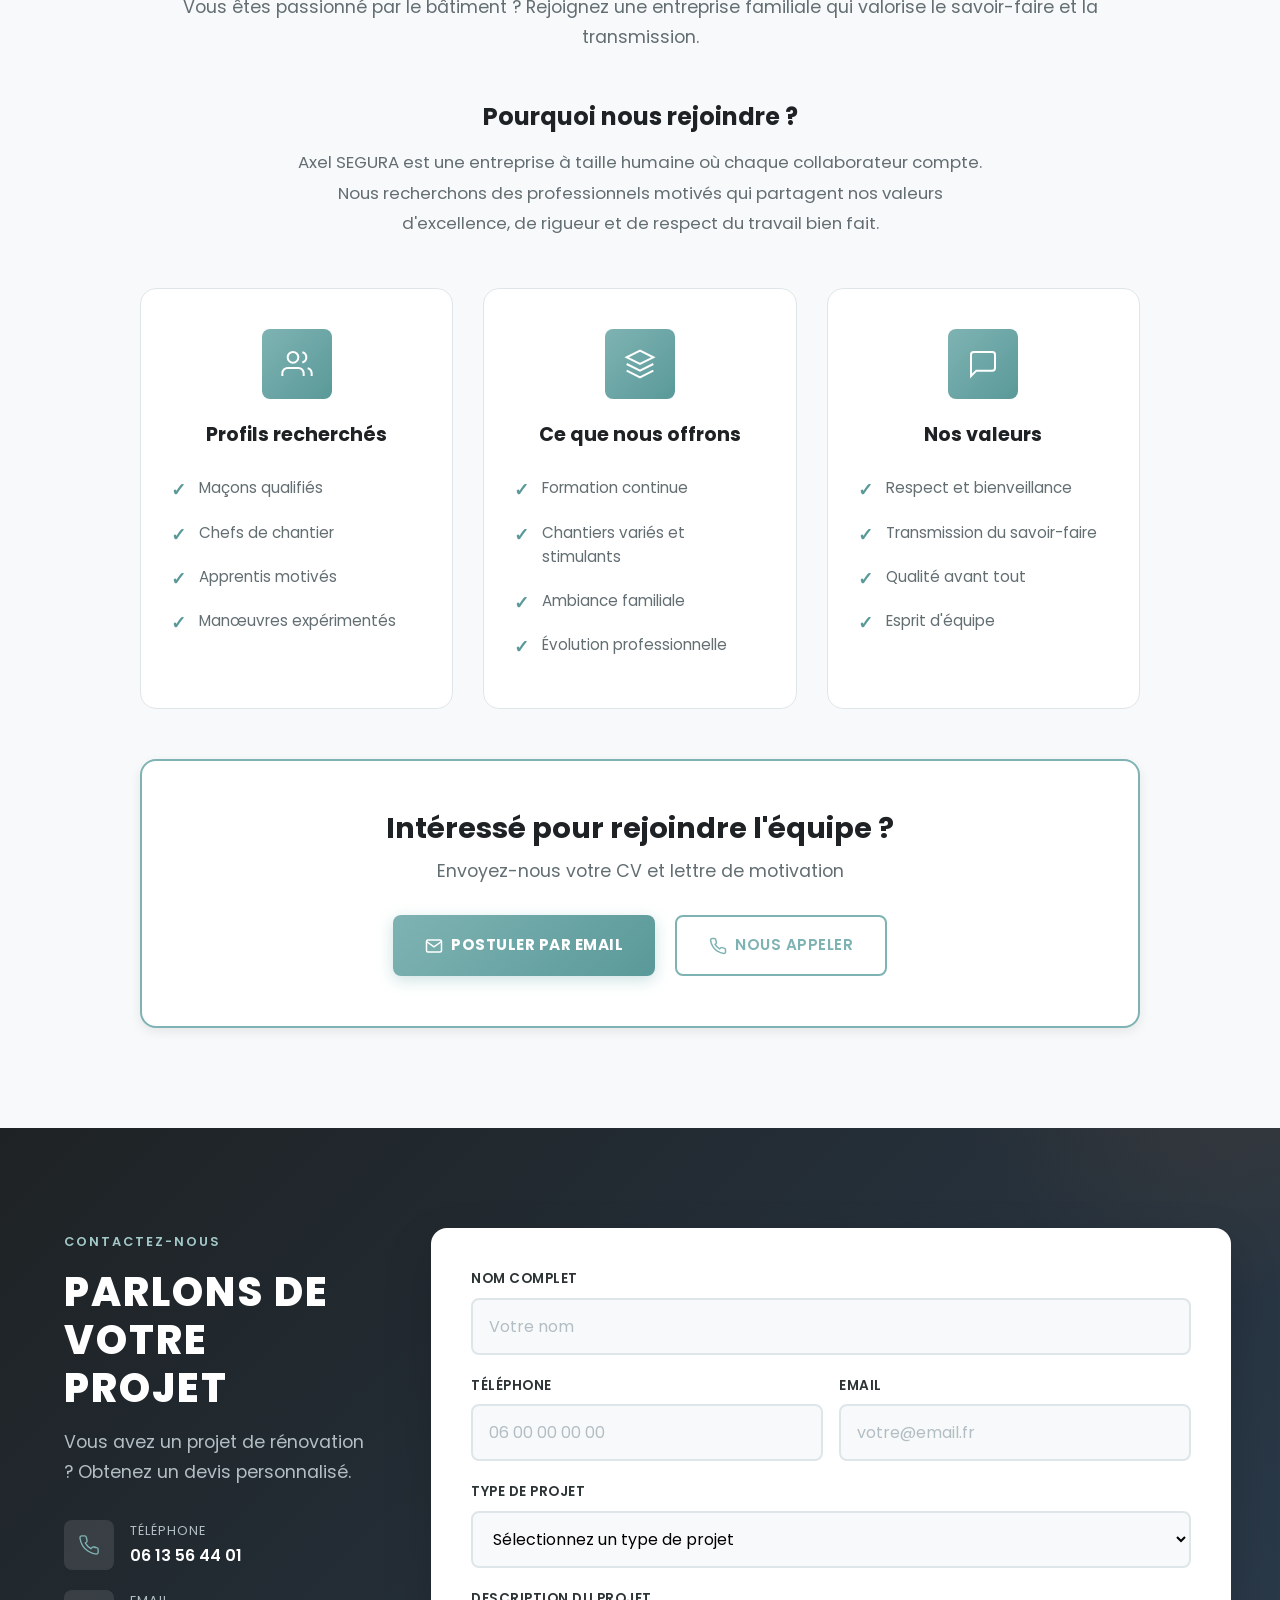
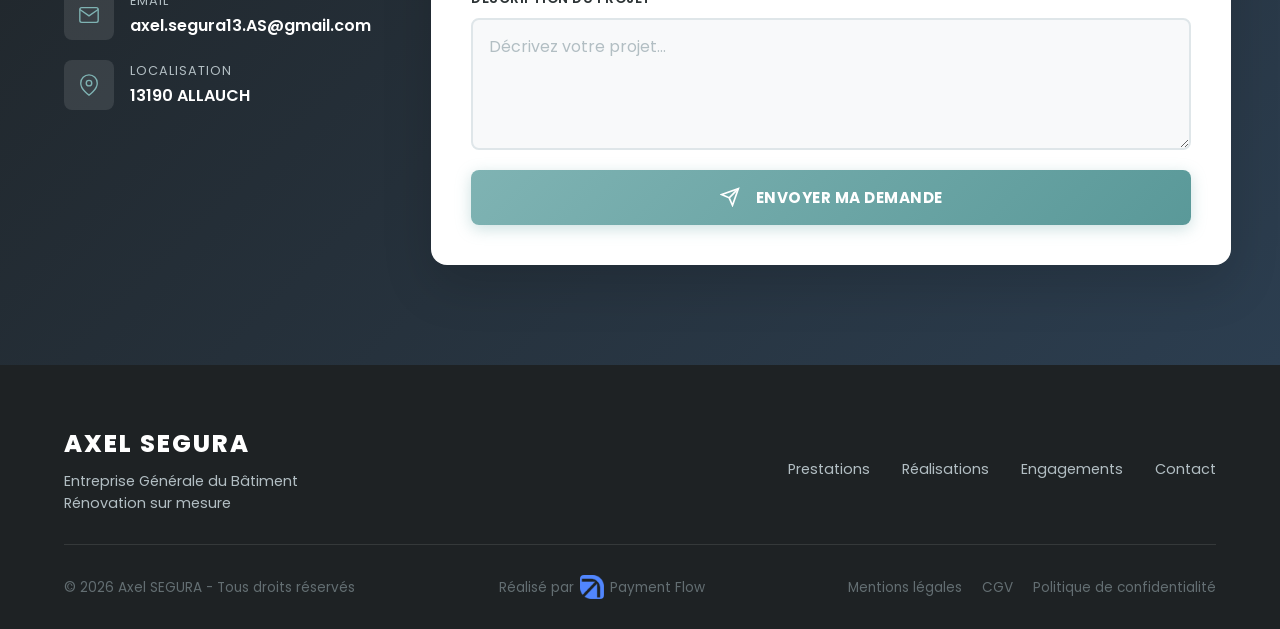
==== commit 08f9e19f: "Add Google Reviews CTA button in testimonials section Direct link to leave a review on Google (Place" ====
--- a/index.html
+++ b/index.html
@@ -712,6 +712,19 @@
                     </svg>
                 </button>
             </div>
+
+            <div class="google-review-cta fade-up">
+                <p>Vous avez fait appel à Axel SEGURA ?</p>
+                <a href="https://search.google.com/local/writereview?placeid=ChIJP8UVx1VnPUYR8DbLEZD-fRQ" target="_blank" rel="noopener" class="btn-google-review">
+                    <svg viewBox="0 0 24 24" width="20" height="20" xmlns="http://www.w3.org/2000/svg">
+                        <path d="M22.56 12.25c0-.78-.07-1.53-.2-2.25H12v4.26h5.92c-.26 1.37-1.04 2.53-2.21 3.31v2.77h3.57c2.08-1.92 3.28-4.74 3.28-8.09z" fill="#4285F4"/>
+                        <path d="M12 23c2.97 0 5.46-.98 7.28-2.66l-3.57-2.77c-.98.66-2.23 1.06-3.71 1.06-2.86 0-5.29-1.93-6.16-4.53H2.18v2.84C3.99 20.53 7.7 23 12 23z" fill="#34A853"/>
+                        <path d="M5.84 14.09c-.22-.66-.35-1.36-.35-2.09s.13-1.43.35-2.09V7.07H2.18C1.43 8.55 1 10.22 1 12s.43 3.45 1.18 4.93l3.66-2.84z" fill="#FBBC05"/>
+                        <path d="M12 5.38c1.62 0 3.06.56 4.21 1.64l3.15-3.15C17.45 2.09 14.97 1 12 1 7.7 1 3.99 3.47 2.18 7.07l3.66 2.84c.87-2.6 3.3-4.53 6.16-4.53z" fill="#EA4335"/>
+                    </svg>
+                    Laisser un avis sur Google
+                </a>
+            </div>
         </div>
     </section>
 
--- a/styles.css
+++ b/styles.css
@@ -1763,6 +1763,42 @@
     transform: rotate(180deg);
 }
 
+.google-review-cta {
+    text-align: center;
+    margin-top: 48px;
+    padding: 36px;
+    background: var(--color-cream);
+    border-radius: 16px;
+    border: 1px solid var(--color-border);
+}
+
+.google-review-cta p {
+    font-size: 1.05rem;
+    color: var(--color-gray);
+    margin-bottom: 20px;
+}
+
+.btn-google-review {
+    display: inline-flex;
+    align-items: center;
+    gap: 10px;
+    background: #fff;
+    color: #3c4043;
+    border: 1.5px solid #dadce0;
+    border-radius: 8px;
+    padding: 12px 24px;
+    font-size: 0.95rem;
+    font-weight: 600;
+    text-decoration: none;
+    box-shadow: var(--shadow-sm);
+    transition: box-shadow 0.2s ease, border-color 0.2s ease;
+}
+
+.btn-google-review:hover {
+    box-shadow: var(--shadow-md);
+    border-color: #4285F4;
+}
+
 /* Gallery Carousel */
 .gallery-carousel {
     margin-top: 0;
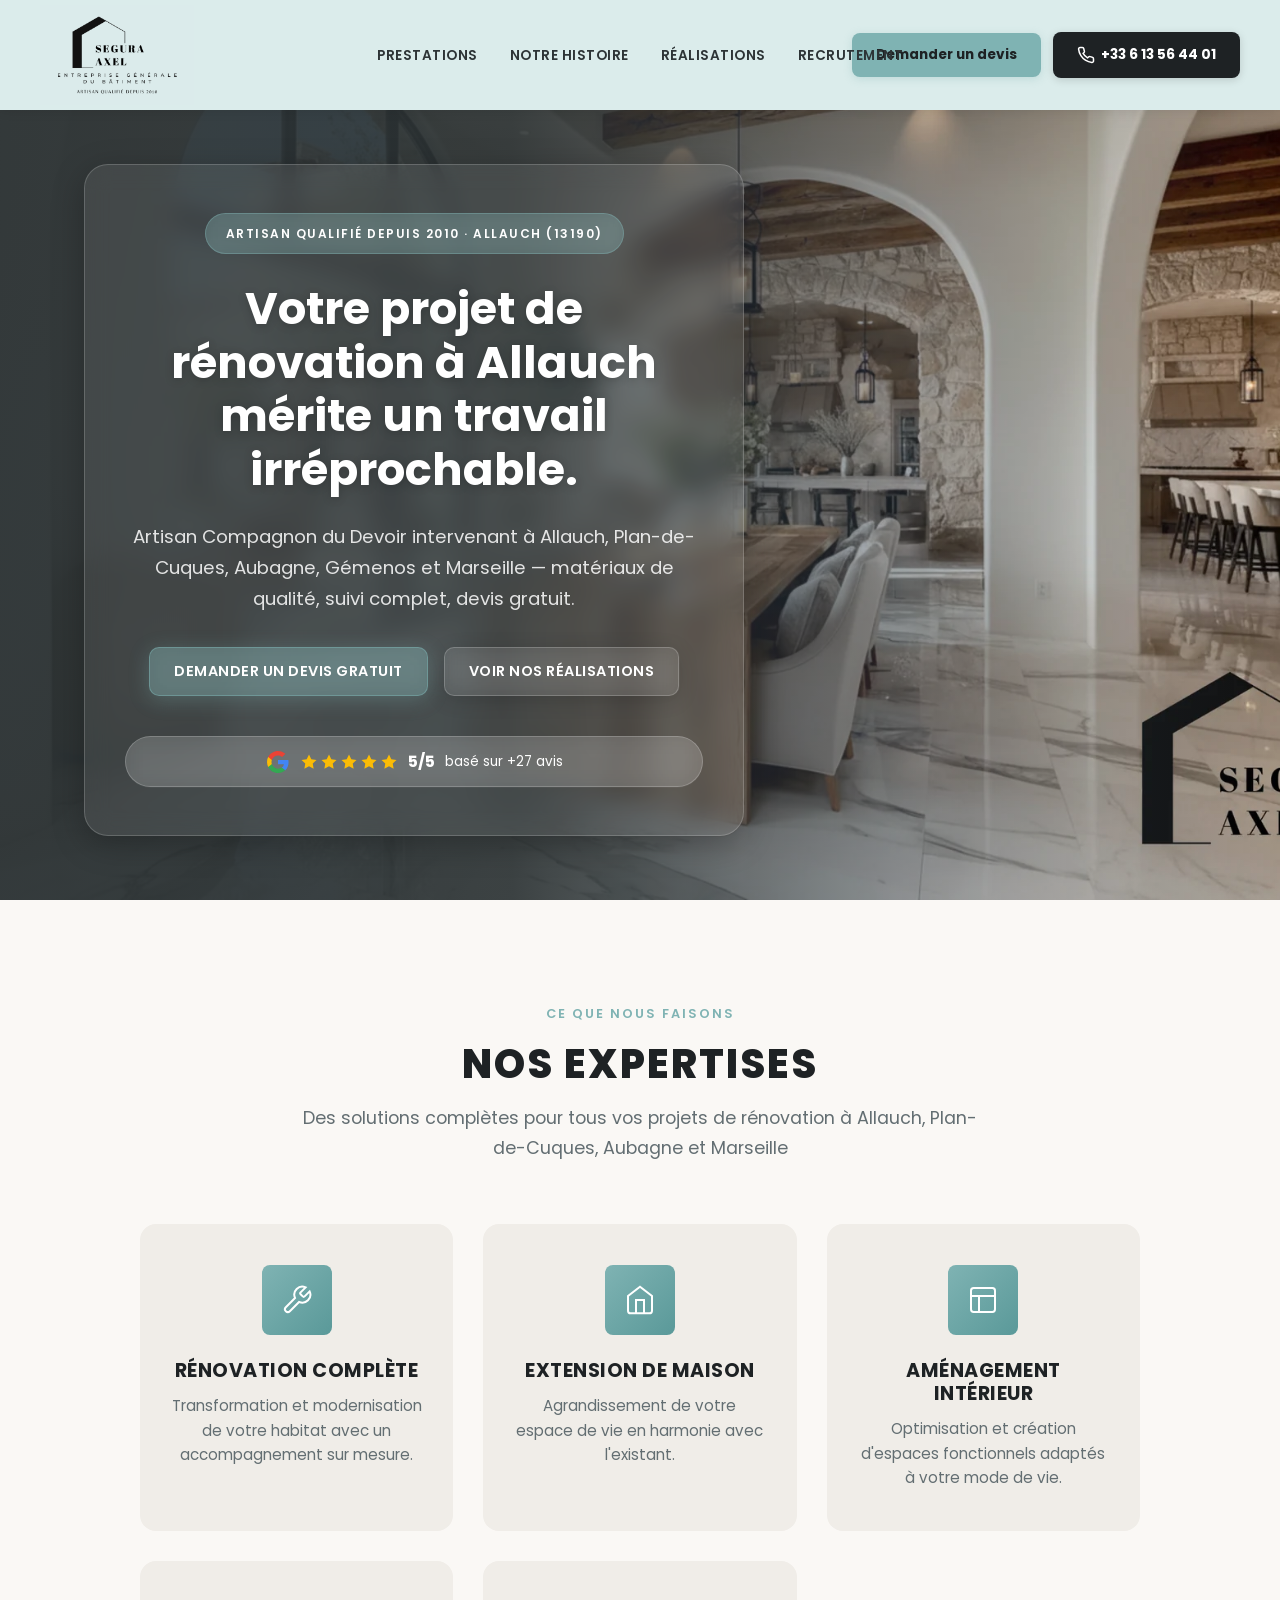
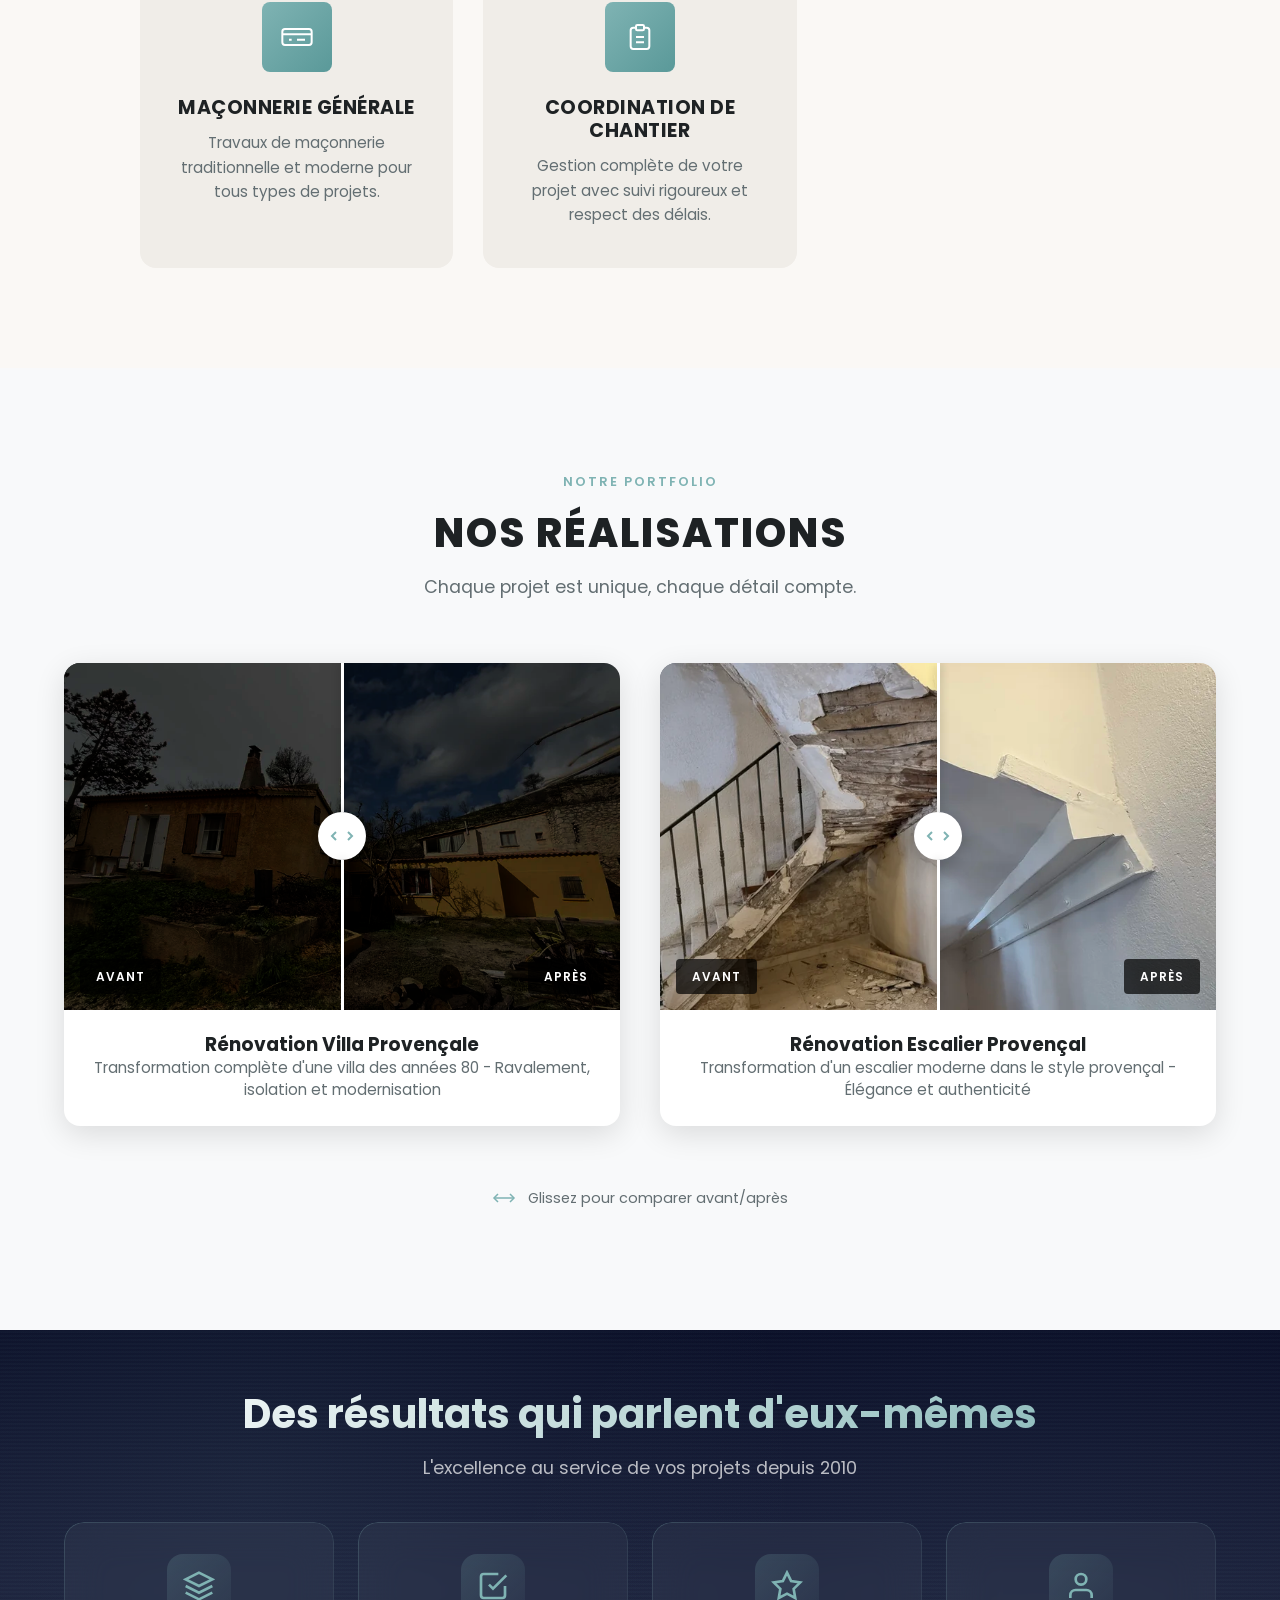
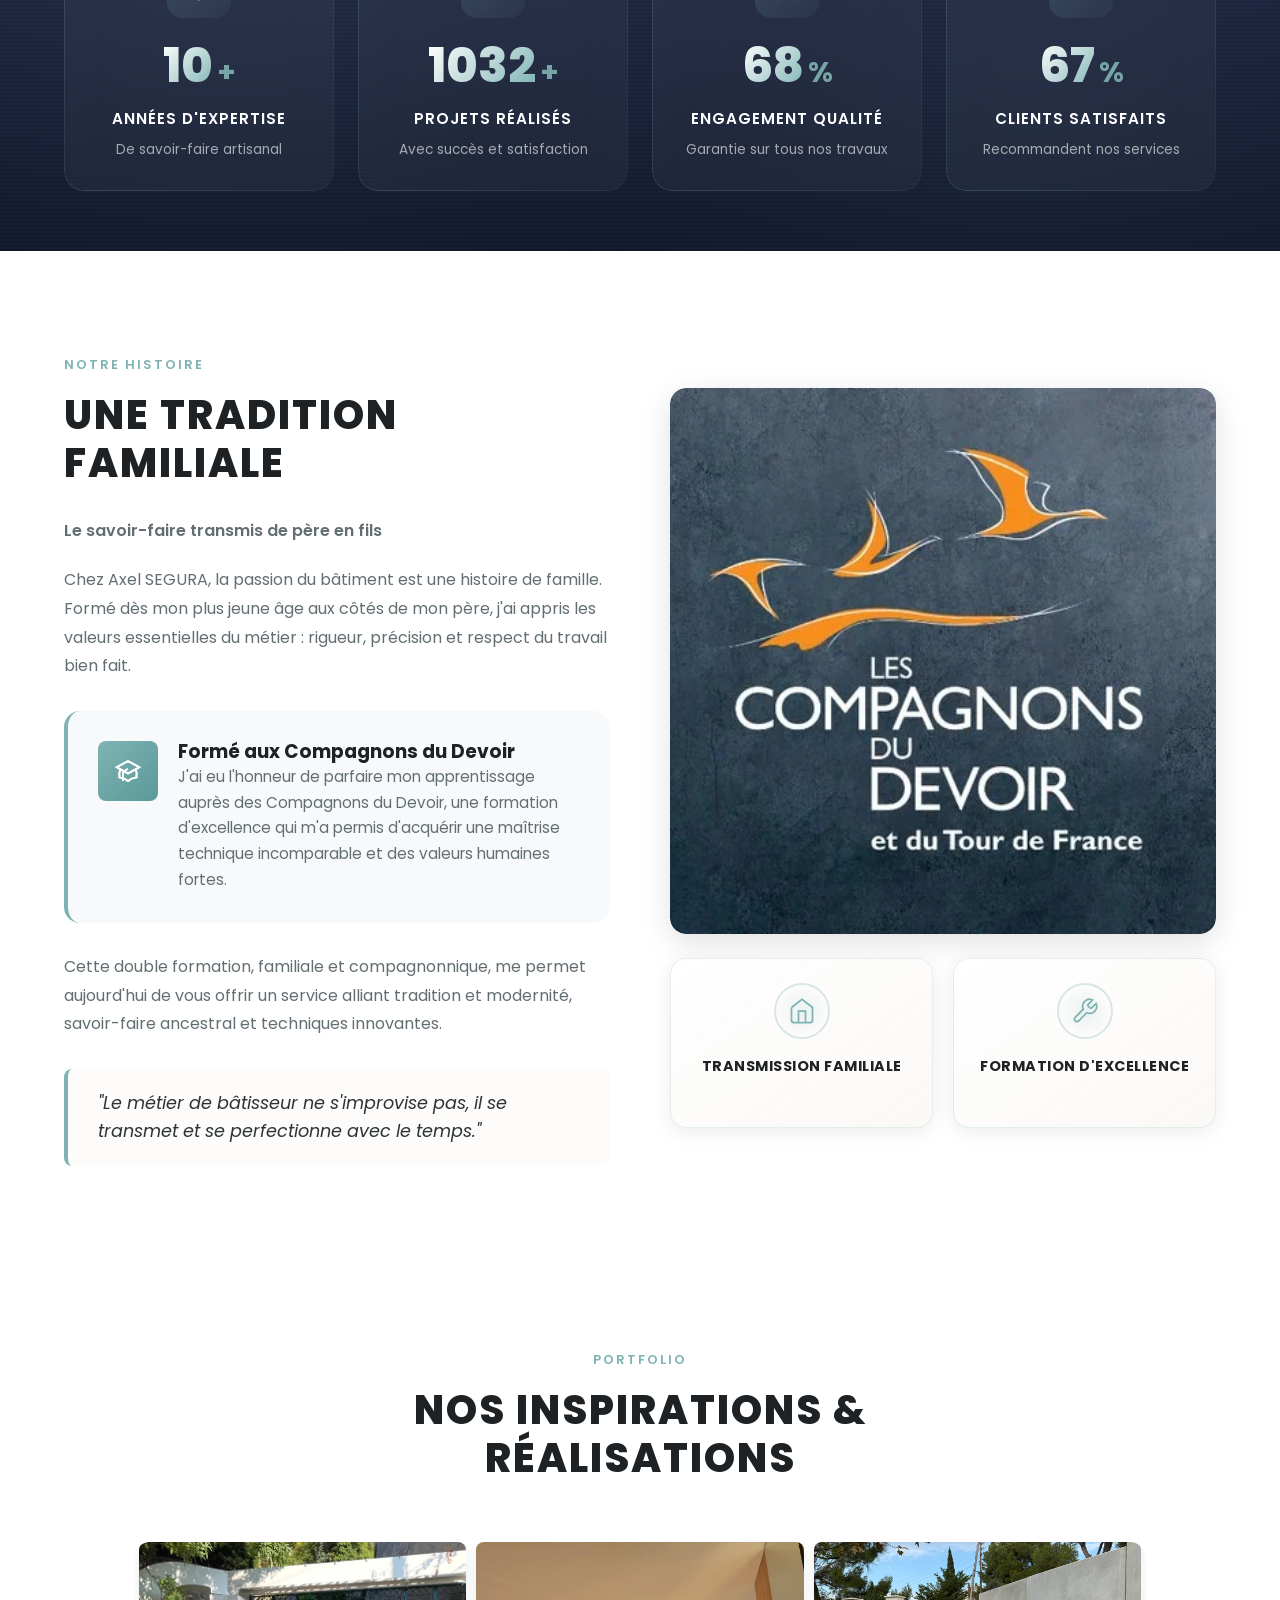
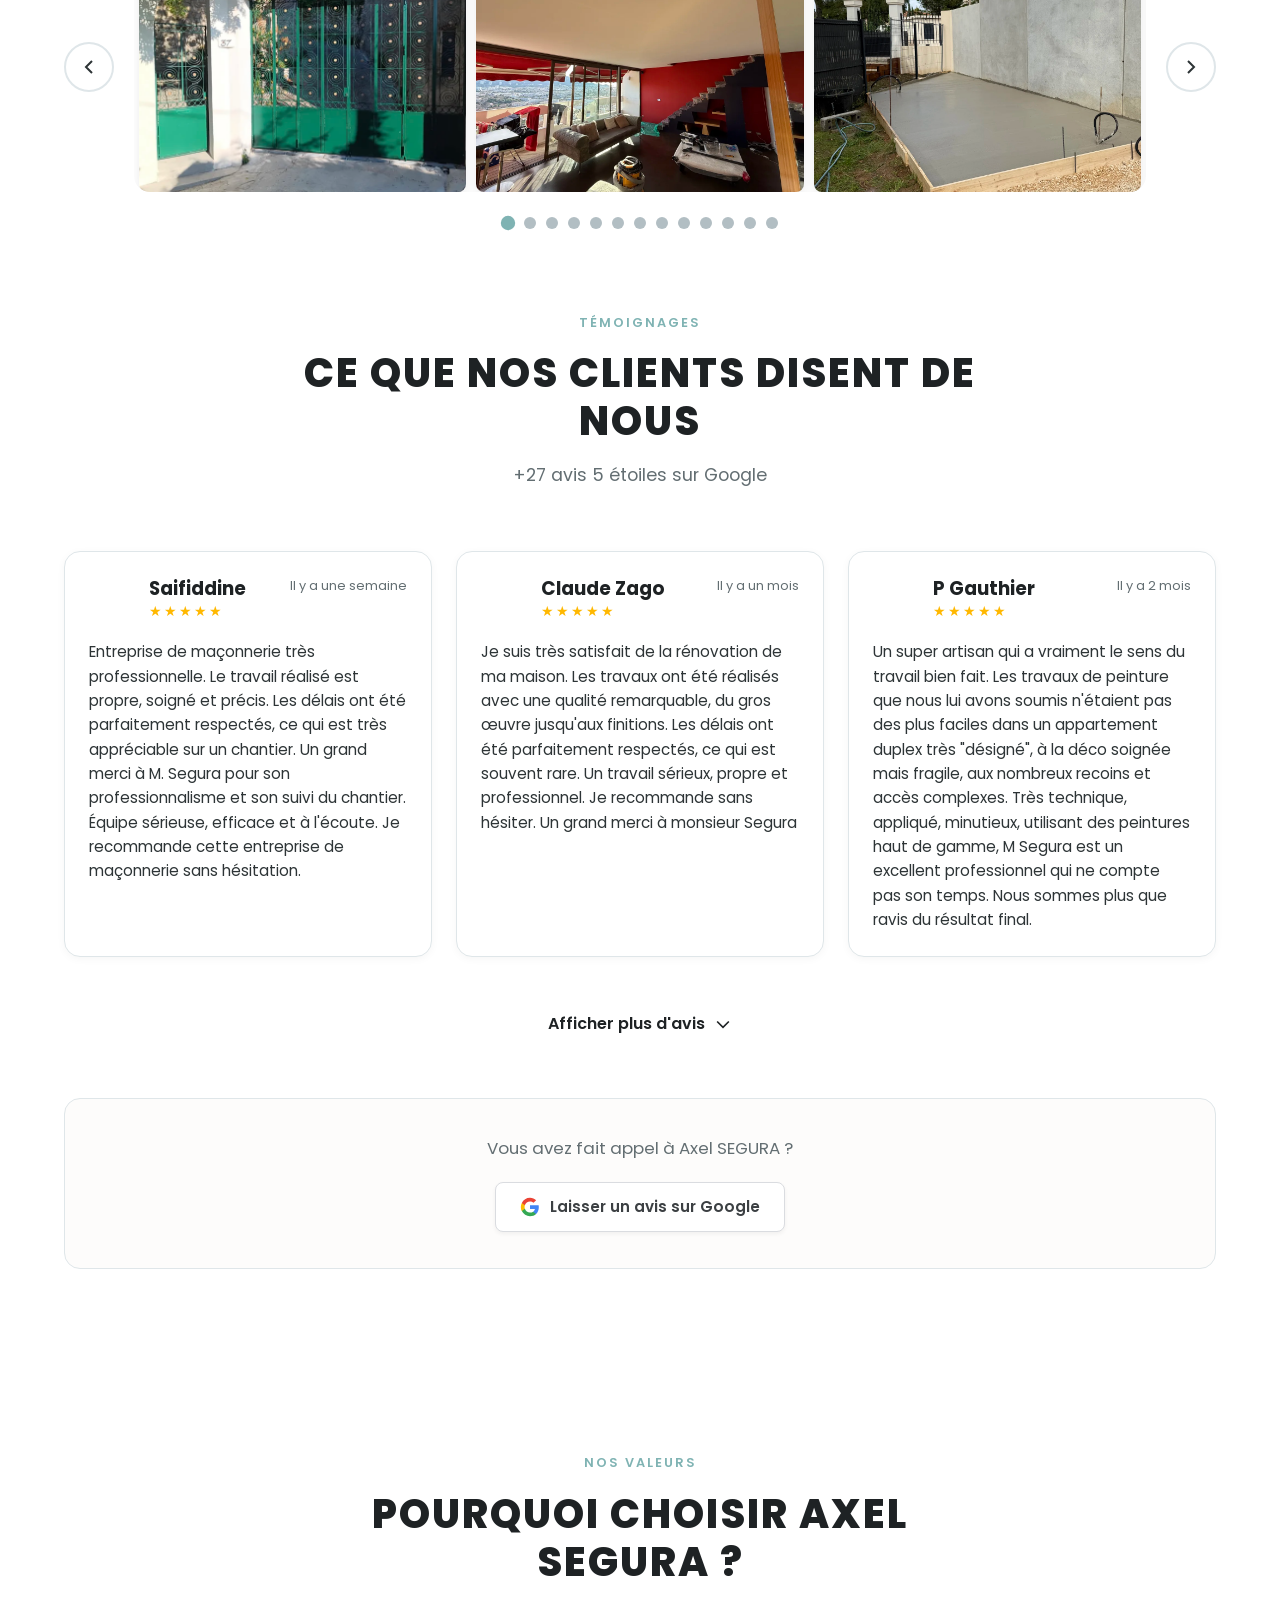
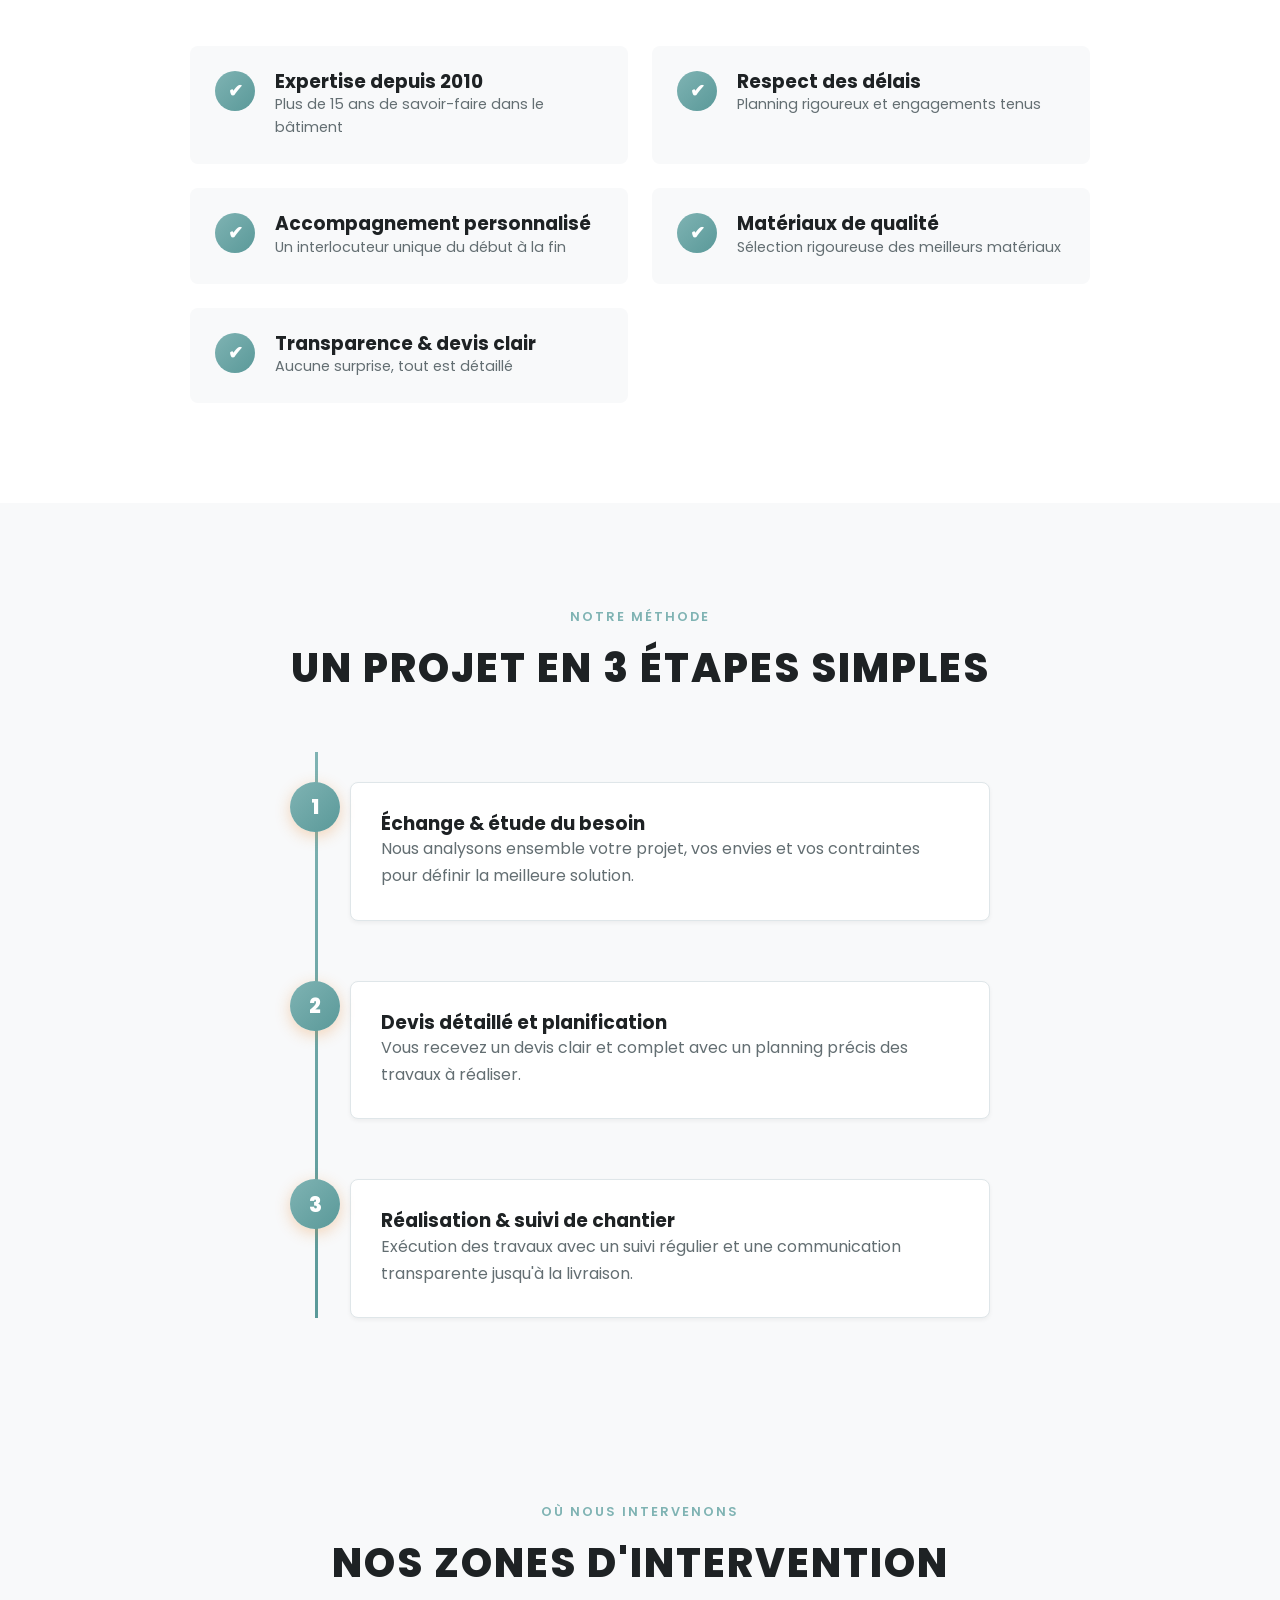
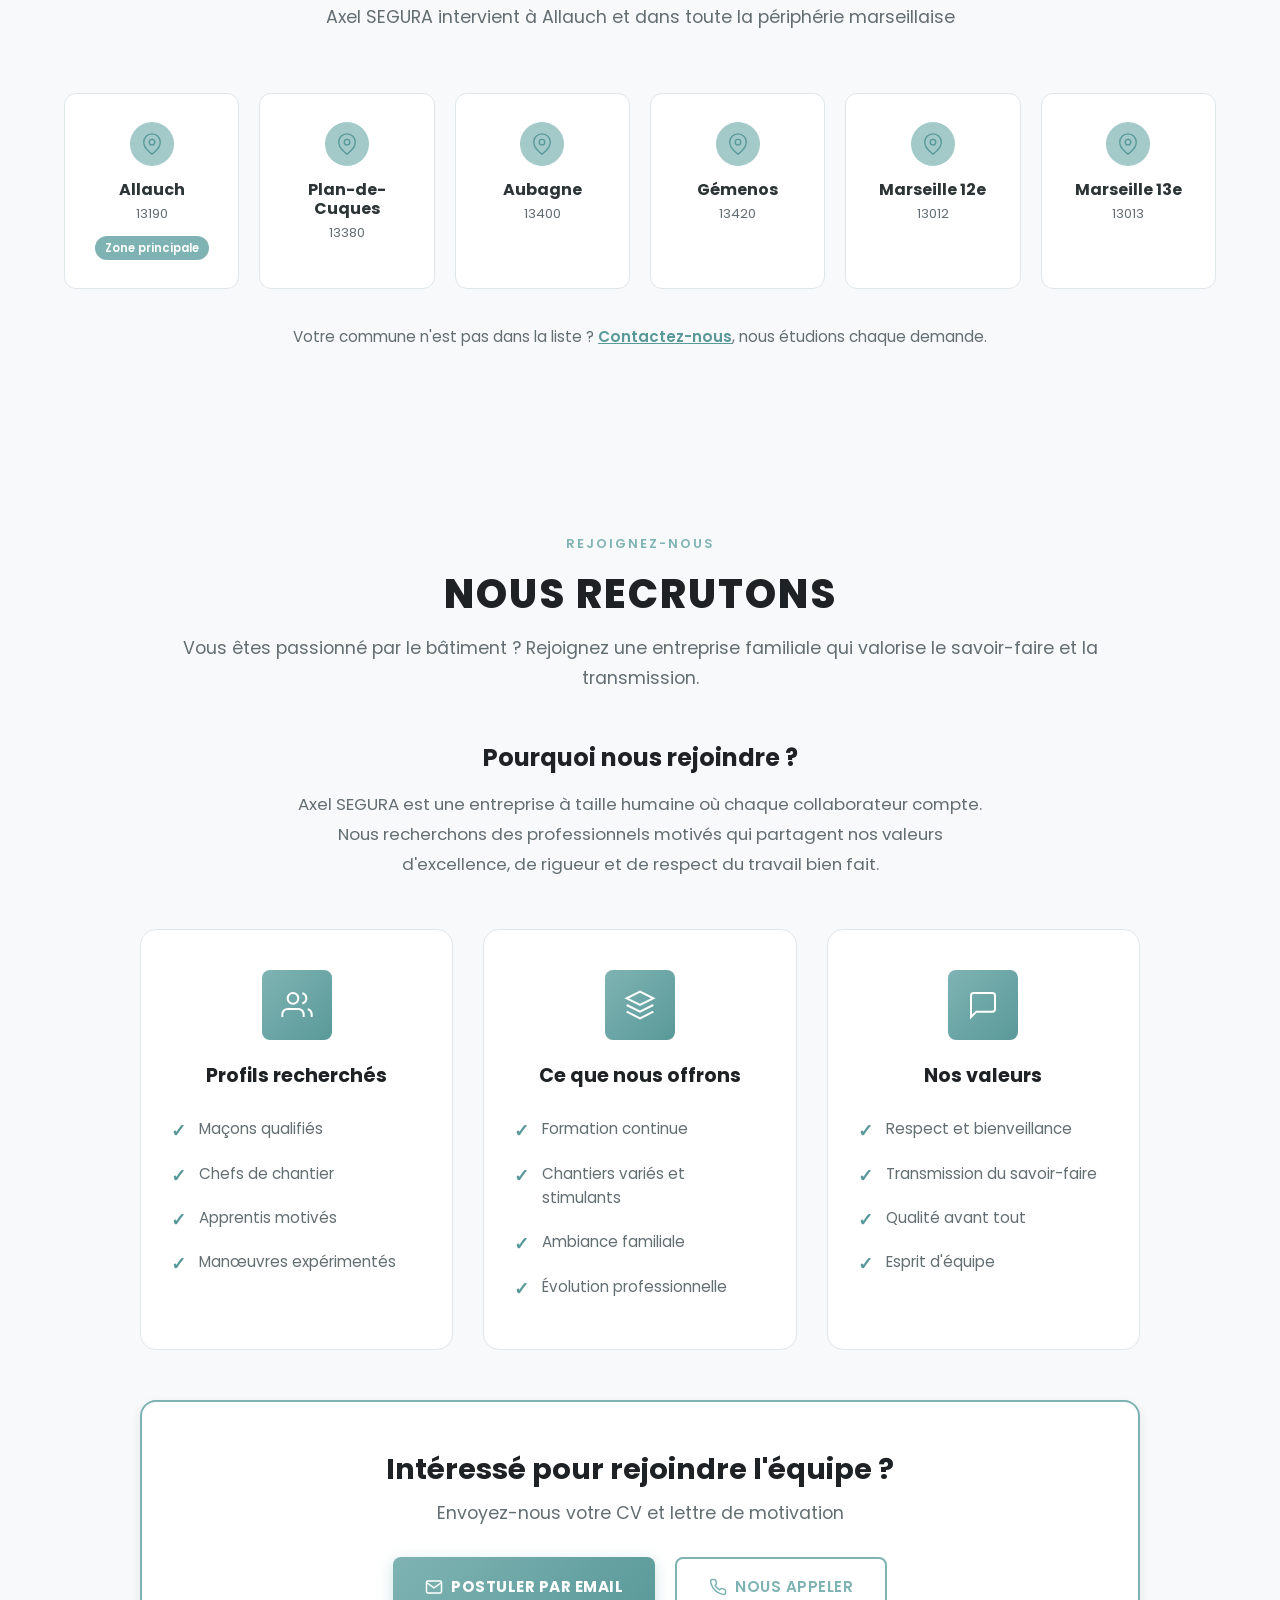
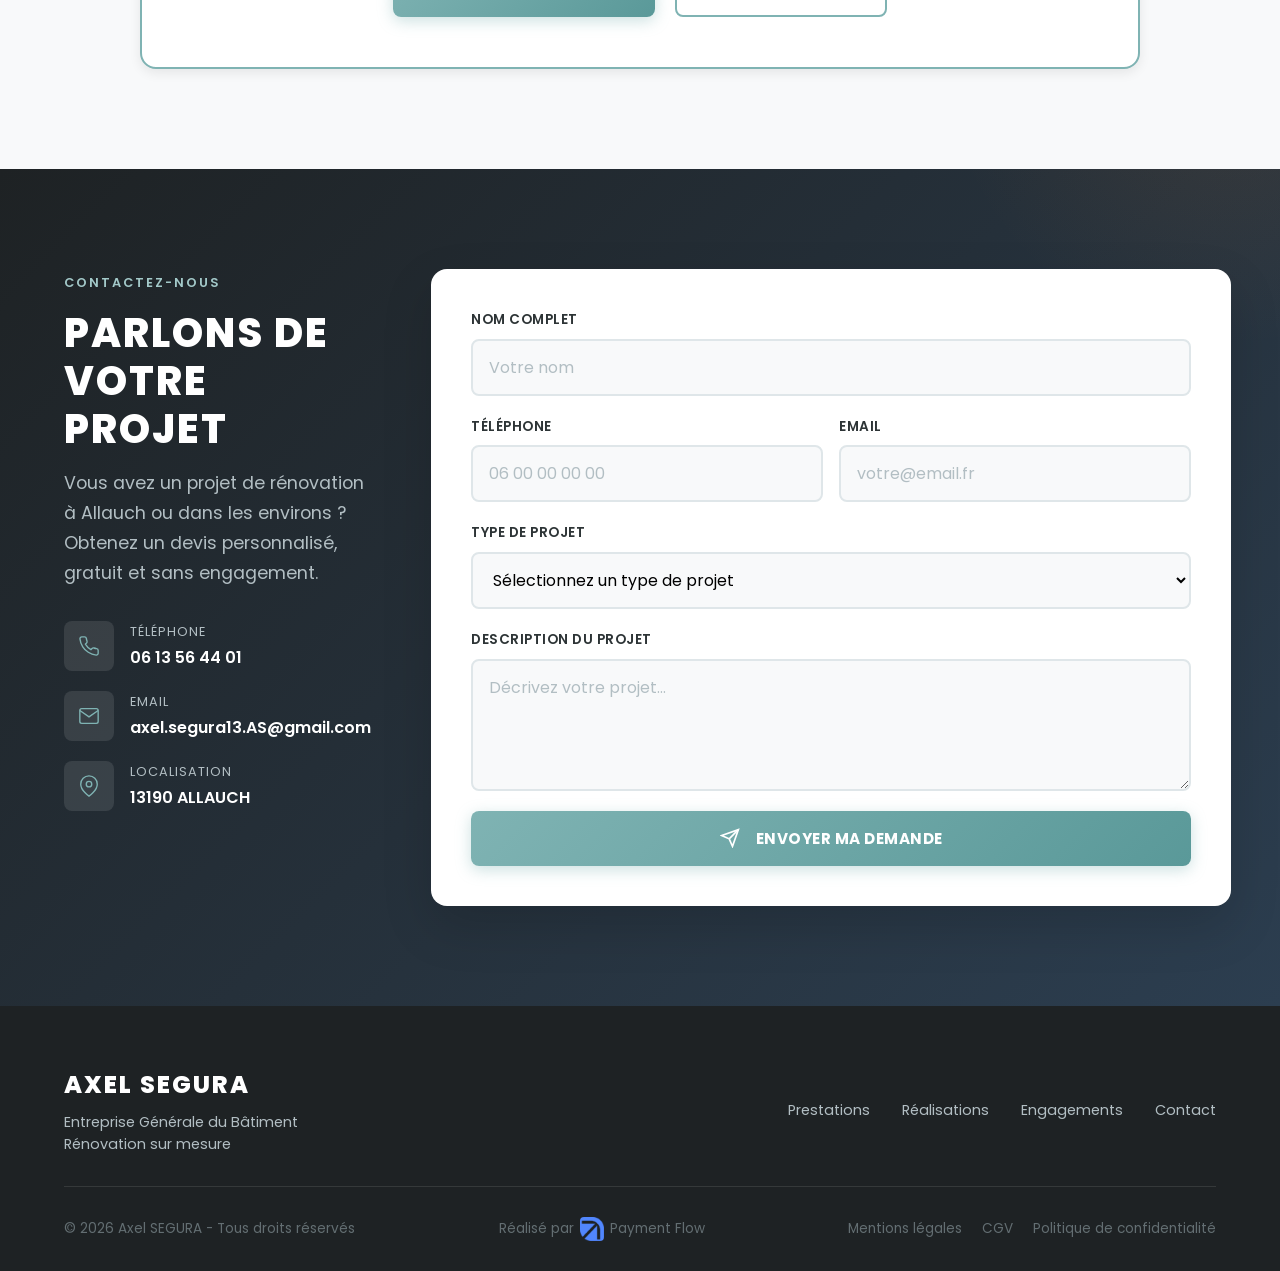
==== commit 74fabfec: "Implement local SEO strategy to rank in Allauch searches - Title + meta description updated with All" ====
--- a/index.html
+++ b/index.html
@@ -13,10 +13,10 @@
     <meta charset="UTF-8">
     <meta name="viewport" content="width=device-width, initial-scale=1.0">
     <meta name="google-site-verification" content="0GB07opwco-Ave3UClfmg_T_8jl6MzcVwBlgSgaX25E">
-    <meta name="description" content="Axel SEGURA - Entreprise Générale du Bâtiment. Construction et rénovation sur mesure. Artisan qualifié depuis 2010. Devis gratuit.">
-    <meta name="keywords" content="construction, rénovation, bâtiment, maçonnerie, artisan, extension maison, aménagement intérieur">
+    <meta name="description" content="Artisan Compagnon du Devoir, Axel SEGURA réalise vos travaux de rénovation, maçonnerie et construction à Allauch (13190), Plan-de-Cuques, Aubagne et Marseille. Devis gratuit.">
+    <meta name="keywords" content="rénovation Allauch, artisan Allauch 13190, maçonnerie Allauch, rénovation maison Allauch, construction Allauch, entreprise bâtiment Allauch, Plan-de-Cuques, Aubagne, Gémenos, Marseille 12e 13e, artisan bâtiment, extension maison, aménagement intérieur">
     <meta name="author" content="Axel SEGURA">
-    <title>Axel SEGURA | Construction & Rénovation sur mesure</title>
+    <title>Axel SEGURA | Rénovation & Construction à Allauch (13190)</title>
     <link rel="canonical" href="https://www.axel-segura-renovation.fr/">
     <link rel="preload" as="image" href="hero-bg.webp" type="image/webp" fetchpriority="high">
     <link rel="icon" type="image/png" href="favicon.png">
@@ -26,6 +26,60 @@
     <link rel="preconnect" href="https://fonts.gstatic.com" crossorigin>
     <link rel="preload" href="https://fonts.googleapis.com/css2?family=Poppins:ital,wght@0,400;0,500;0,600;0,700;0,800;1,400;1,500;1,600&display=swap" as="style" onload="this.onload=null;this.rel='stylesheet'">
     <noscript><link href="https://fonts.googleapis.com/css2?family=Poppins:ital,wght@0,400;0,500;0,600;0,700;0,800;1,400;1,500;1,600&display=swap" rel="stylesheet"></noscript>
+    <script type="application/ld+json">
+    {
+      "@context": "https://schema.org",
+      "@type": "LocalBusiness",
+      "name": "Axel SEGURA - Entreprise Générale du Bâtiment",
+      "image": "https://www.axel-segura-renovation.fr/AXEL-Logo.png",
+      "url": "https://www.axel-segura-renovation.fr",
+      "telephone": "+33613564401",
+      "email": "axel.segura13.AS@gmail.com",
+      "address": {
+        "@type": "PostalAddress",
+        "addressLocality": "Allauch",
+        "postalCode": "13190",
+        "addressCountry": "FR"
+      },
+      "geo": {
+        "@type": "GeoCoordinates",
+        "latitude": 43.3358,
+        "longitude": 5.4822
+      },
+      "areaServed": [
+        {"@type": "City", "name": "Allauch"},
+        {"@type": "City", "name": "Plan-de-Cuques"},
+        {"@type": "City", "name": "Aubagne"},
+        {"@type": "City", "name": "Gémenos"},
+        {"@type": "City", "name": "Marseille"}
+      ],
+      "priceRange": "€€",
+      "openingHoursSpecification": {
+        "@type": "OpeningHoursSpecification",
+        "dayOfWeek": ["Monday","Tuesday","Wednesday","Thursday","Friday"],
+        "opens": "08:00",
+        "closes": "18:00"
+      },
+      "description": "Entreprise générale du bâtiment à Allauch (13190), spécialisée en rénovation complète, maçonnerie, extension de maison et aménagement intérieur. Artisan Compagnon du Devoir depuis 2010.",
+      "aggregateRating": {
+        "@type": "AggregateRating",
+        "ratingValue": "5",
+        "reviewCount": "27",
+        "bestRating": "5"
+      },
+      "hasOfferCatalog": {
+        "@type": "OfferCatalog",
+        "name": "Prestations",
+        "itemListElement": [
+          {"@type": "Offer", "itemOffered": {"@type": "Service", "name": "Rénovation complète"}},
+          {"@type": "Offer", "itemOffered": {"@type": "Service", "name": "Extension de maison"}},
+          {"@type": "Offer", "itemOffered": {"@type": "Service", "name": "Aménagement intérieur"}},
+          {"@type": "Offer", "itemOffered": {"@type": "Service", "name": "Maçonnerie générale"}},
+          {"@type": "Offer", "itemOffered": {"@type": "Service", "name": "Ravalement de façade"}}
+        ]
+      }
+    }
+    </script>
 </head>
 <body>
     <!-- Navigation -->
@@ -136,9 +190,9 @@
         <div class="hero-container">
             <div class="hero-content fade-up">
                 <div class="hero-glass-card">
-                    <span class="hero-badge">Artisan qualifié depuis 2010</span>
-                    <h1 class="hero-title">Votre projet de rénovation mérite un travail irréprochable.</h1>
-                    <p class="hero-subtitle">Une équipe qualifiée, des matériaux de qualité et un suivi complet pour transformer votre logement en toute sérénité.</p>
+                    <span class="hero-badge">Artisan qualifié depuis 2010 · Allauch (13190)</span>
+                    <h1 class="hero-title">Votre projet de rénovation à Allauch mérite un travail irréprochable.</h1>
+                    <p class="hero-subtitle">Artisan Compagnon du Devoir intervenant à Allauch, Plan-de-Cuques, Aubagne, Gémenos et Marseille — matériaux de qualité, suivi complet, devis gratuit.</p>
                     <div class="hero-buttons">
                         <button class="btn btn-glass-primary open-devis-modal">
                             Demander un devis gratuit
@@ -175,7 +229,7 @@
             <div class="section-header fade-up">
                 <span class="section-tag">Ce que nous faisons</span>
                 <h2 class="section-title">NOS EXPERTISES</h2>
-                <p class="section-subtitle">Des solutions complètes pour tous vos projets de rénovation</p>
+                <p class="section-subtitle">Des solutions complètes pour tous vos projets de rénovation à Allauch, Plan-de-Cuques, Aubagne et Marseille</p>
             </div>
             <div class="prestations-grid">
                 <div class="prestation-card fade-up">
@@ -809,6 +863,83 @@
         </div>
     </section>
 
+    <!-- Zones d'intervention Section -->
+    <section class="zones-intervention" id="zones">
+        <div class="container">
+            <div class="section-header fade-up">
+                <span class="section-tag">Où nous intervenons</span>
+                <h2 class="section-title">NOS ZONES D'INTERVENTION</h2>
+                <p class="section-subtitle">Axel SEGURA intervient à Allauch et dans toute la périphérie marseillaise</p>
+            </div>
+            <div class="zones-grid fade-up">
+                <div class="zone-card">
+                    <div class="zone-icon">
+                        <svg viewBox="0 0 24 24" fill="none" stroke="currentColor" stroke-width="1.5">
+                            <path d="M21 10c0 7-9 13-9 13s-9-6-9-13a9 9 0 0118 0z"/>
+                            <circle cx="12" cy="10" r="3"/>
+                        </svg>
+                    </div>
+                    <h3>Allauch</h3>
+                    <p class="zone-code">13190</p>
+                    <span class="zone-badge zone-primary">Zone principale</span>
+                </div>
+                <div class="zone-card">
+                    <div class="zone-icon">
+                        <svg viewBox="0 0 24 24" fill="none" stroke="currentColor" stroke-width="1.5">
+                            <path d="M21 10c0 7-9 13-9 13s-9-6-9-13a9 9 0 0118 0z"/>
+                            <circle cx="12" cy="10" r="3"/>
+                        </svg>
+                    </div>
+                    <h3>Plan-de-Cuques</h3>
+                    <p class="zone-code">13380</p>
+                </div>
+                <div class="zone-card">
+                    <div class="zone-icon">
+                        <svg viewBox="0 0 24 24" fill="none" stroke="currentColor" stroke-width="1.5">
+                            <path d="M21 10c0 7-9 13-9 13s-9-6-9-13a9 9 0 0118 0z"/>
+                            <circle cx="12" cy="10" r="3"/>
+                        </svg>
+                    </div>
+                    <h3>Aubagne</h3>
+                    <p class="zone-code">13400</p>
+                </div>
+                <div class="zone-card">
+                    <div class="zone-icon">
+                        <svg viewBox="0 0 24 24" fill="none" stroke="currentColor" stroke-width="1.5">
+                            <path d="M21 10c0 7-9 13-9 13s-9-6-9-13a9 9 0 0118 0z"/>
+                            <circle cx="12" cy="10" r="3"/>
+                        </svg>
+                    </div>
+                    <h3>Gémenos</h3>
+                    <p class="zone-code">13420</p>
+                </div>
+                <div class="zone-card">
+                    <div class="zone-icon">
+                        <svg viewBox="0 0 24 24" fill="none" stroke="currentColor" stroke-width="1.5">
+                            <path d="M21 10c0 7-9 13-9 13s-9-6-9-13a9 9 0 0118 0z"/>
+                            <circle cx="12" cy="10" r="3"/>
+                        </svg>
+                    </div>
+                    <h3>Marseille 12e</h3>
+                    <p class="zone-code">13012</p>
+                </div>
+                <div class="zone-card">
+                    <div class="zone-icon">
+                        <svg viewBox="0 0 24 24" fill="none" stroke="currentColor" stroke-width="1.5">
+                            <path d="M21 10c0 7-9 13-9 13s-9-6-9-13a9 9 0 0118 0z"/>
+                            <circle cx="12" cy="10" r="3"/>
+                        </svg>
+                    </div>
+                    <h3>Marseille 13e</h3>
+                    <p class="zone-code">13013</p>
+                </div>
+            </div>
+            <div class="zones-cta fade-up">
+                <p>Votre commune n'est pas dans la liste ? <a href="#contact">Contactez-nous</a>, nous étudions chaque demande.</p>
+            </div>
+        </div>
+    </section>
+
     <!-- Recrutement Section -->
     <section class="recrutement" id="recrutement">
         <div class="container">
@@ -903,7 +1034,7 @@
                 <div class="contact-info fade-up">
                     <span class="section-tag">Contactez-nous</span>
                     <h2 class="section-title">PARLONS DE VOTRE PROJET</h2>
-                    <p class="contact-text">Vous avez un projet de rénovation ? Obtenez un devis personnalisé.</p>
+                    <p class="contact-text">Vous avez un projet de rénovation à Allauch ou dans les environs ? Obtenez un devis personnalisé, gratuit et sans engagement.</p>
                     <div class="contact-details">
                         <div class="contact-item">
                             <div class="contact-icon">
--- a/styles.css
+++ b/styles.css
@@ -1799,6 +1799,89 @@
     border-color: #4285F4;
 }
 
+/* Zones d'intervention */
+.zones-intervention {
+    padding: 80px 0;
+    background: var(--color-off-white);
+}
+
+.zones-grid {
+    display: grid;
+    grid-template-columns: repeat(auto-fit, minmax(160px, 1fr));
+    gap: 20px;
+    margin-top: 48px;
+}
+
+.zone-card {
+    background: var(--color-white);
+    border: 1px solid var(--color-border);
+    border-radius: 12px;
+    padding: 28px 20px;
+    text-align: center;
+    transition: box-shadow 0.2s ease, transform 0.2s ease;
+}
+
+.zone-card:hover {
+    box-shadow: var(--shadow-md);
+    transform: translateY(-2px);
+}
+
+.zone-icon {
+    width: 44px;
+    height: 44px;
+    background: var(--color-accent-light);
+    border-radius: 50%;
+    display: flex;
+    align-items: center;
+    justify-content: center;
+    margin: 0 auto 14px;
+    color: var(--color-accent-dark);
+}
+
+.zone-icon svg {
+    width: 22px;
+    height: 22px;
+}
+
+.zone-card h3 {
+    font-size: 1rem;
+    font-weight: 700;
+    color: var(--color-anthracite);
+    margin-bottom: 4px;
+}
+
+.zone-code {
+    font-size: 0.82rem;
+    color: var(--color-gray);
+    margin-bottom: 10px;
+}
+
+.zone-badge {
+    display: inline-block;
+    font-size: 0.72rem;
+    font-weight: 600;
+    padding: 3px 10px;
+    border-radius: 20px;
+}
+
+.zone-primary {
+    background: var(--color-accent);
+    color: var(--color-white);
+}
+
+.zones-cta {
+    text-align: center;
+    margin-top: 36px;
+    color: var(--color-gray);
+    font-size: 0.95rem;
+}
+
+.zones-cta a {
+    color: var(--color-accent-dark);
+    font-weight: 600;
+    text-decoration: underline;
+}
+
 /* Gallery Carousel */
 .gallery-carousel {
     margin-top: 0;
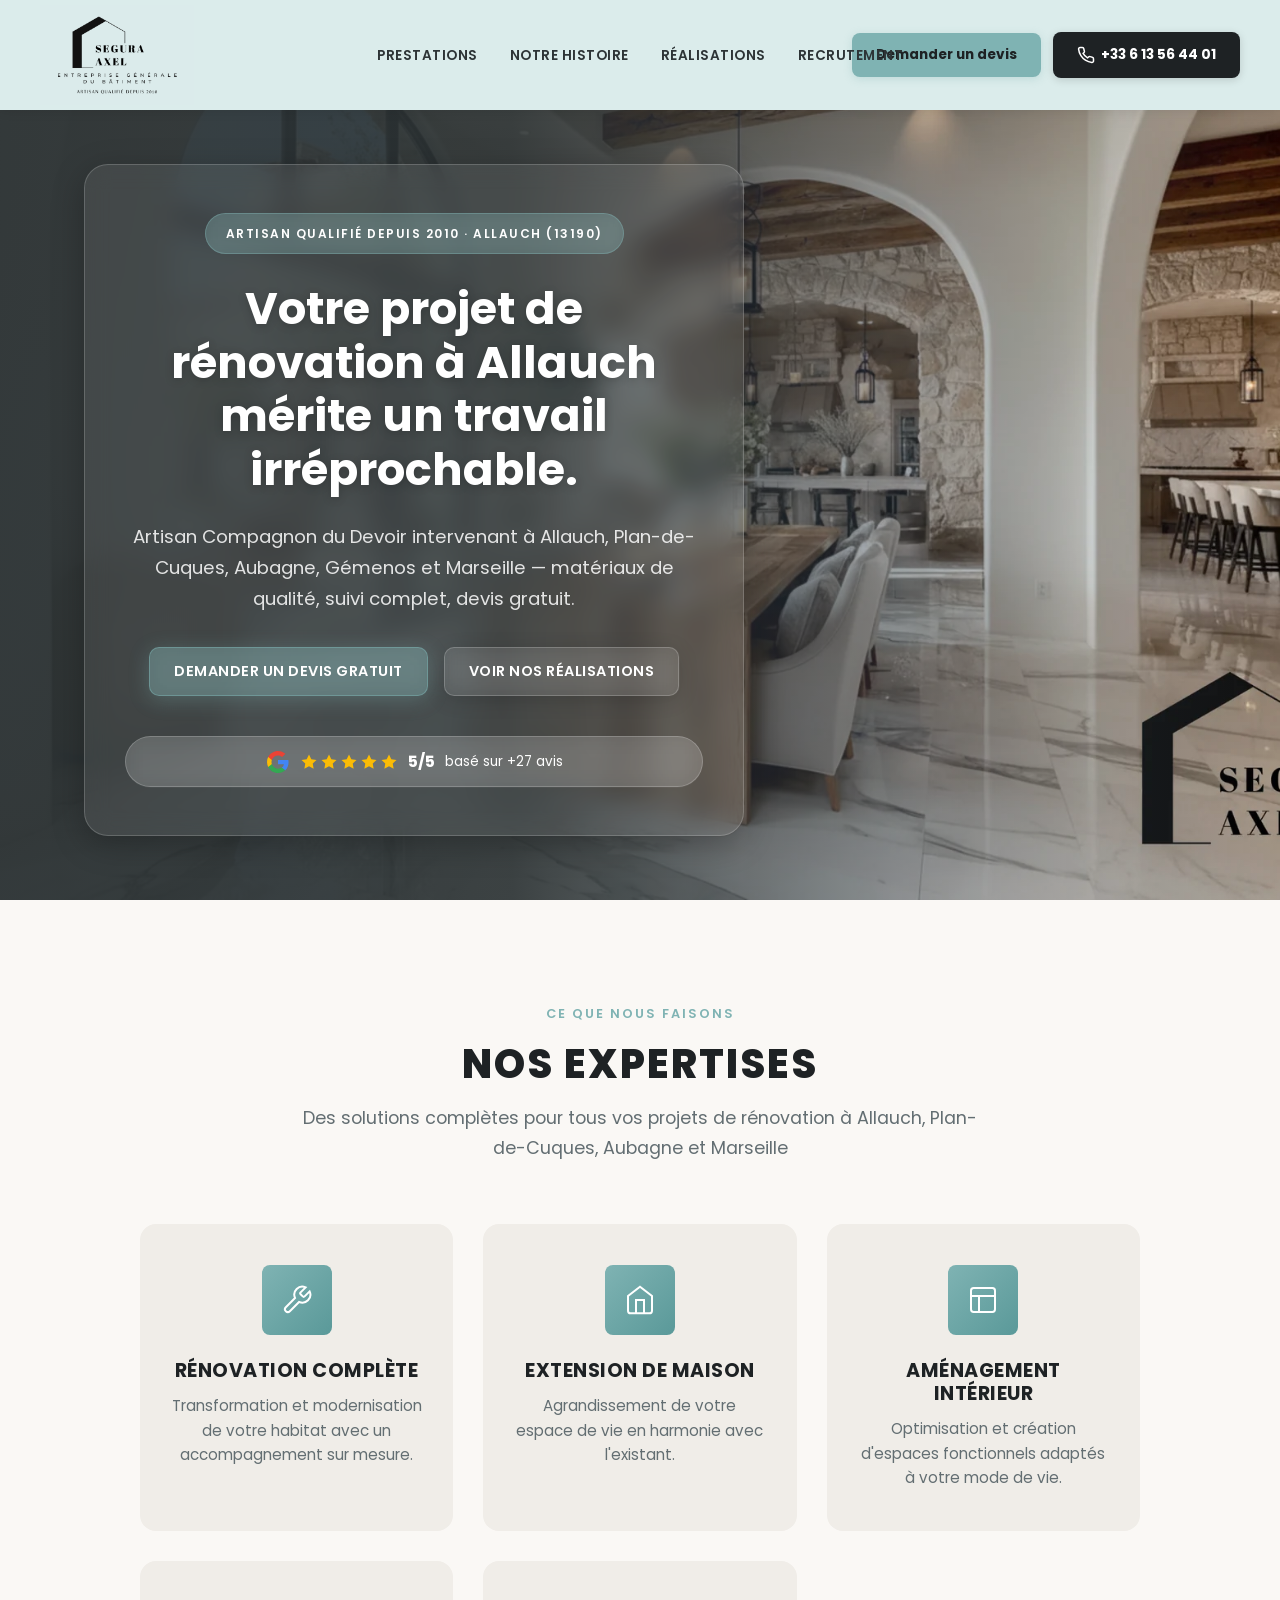
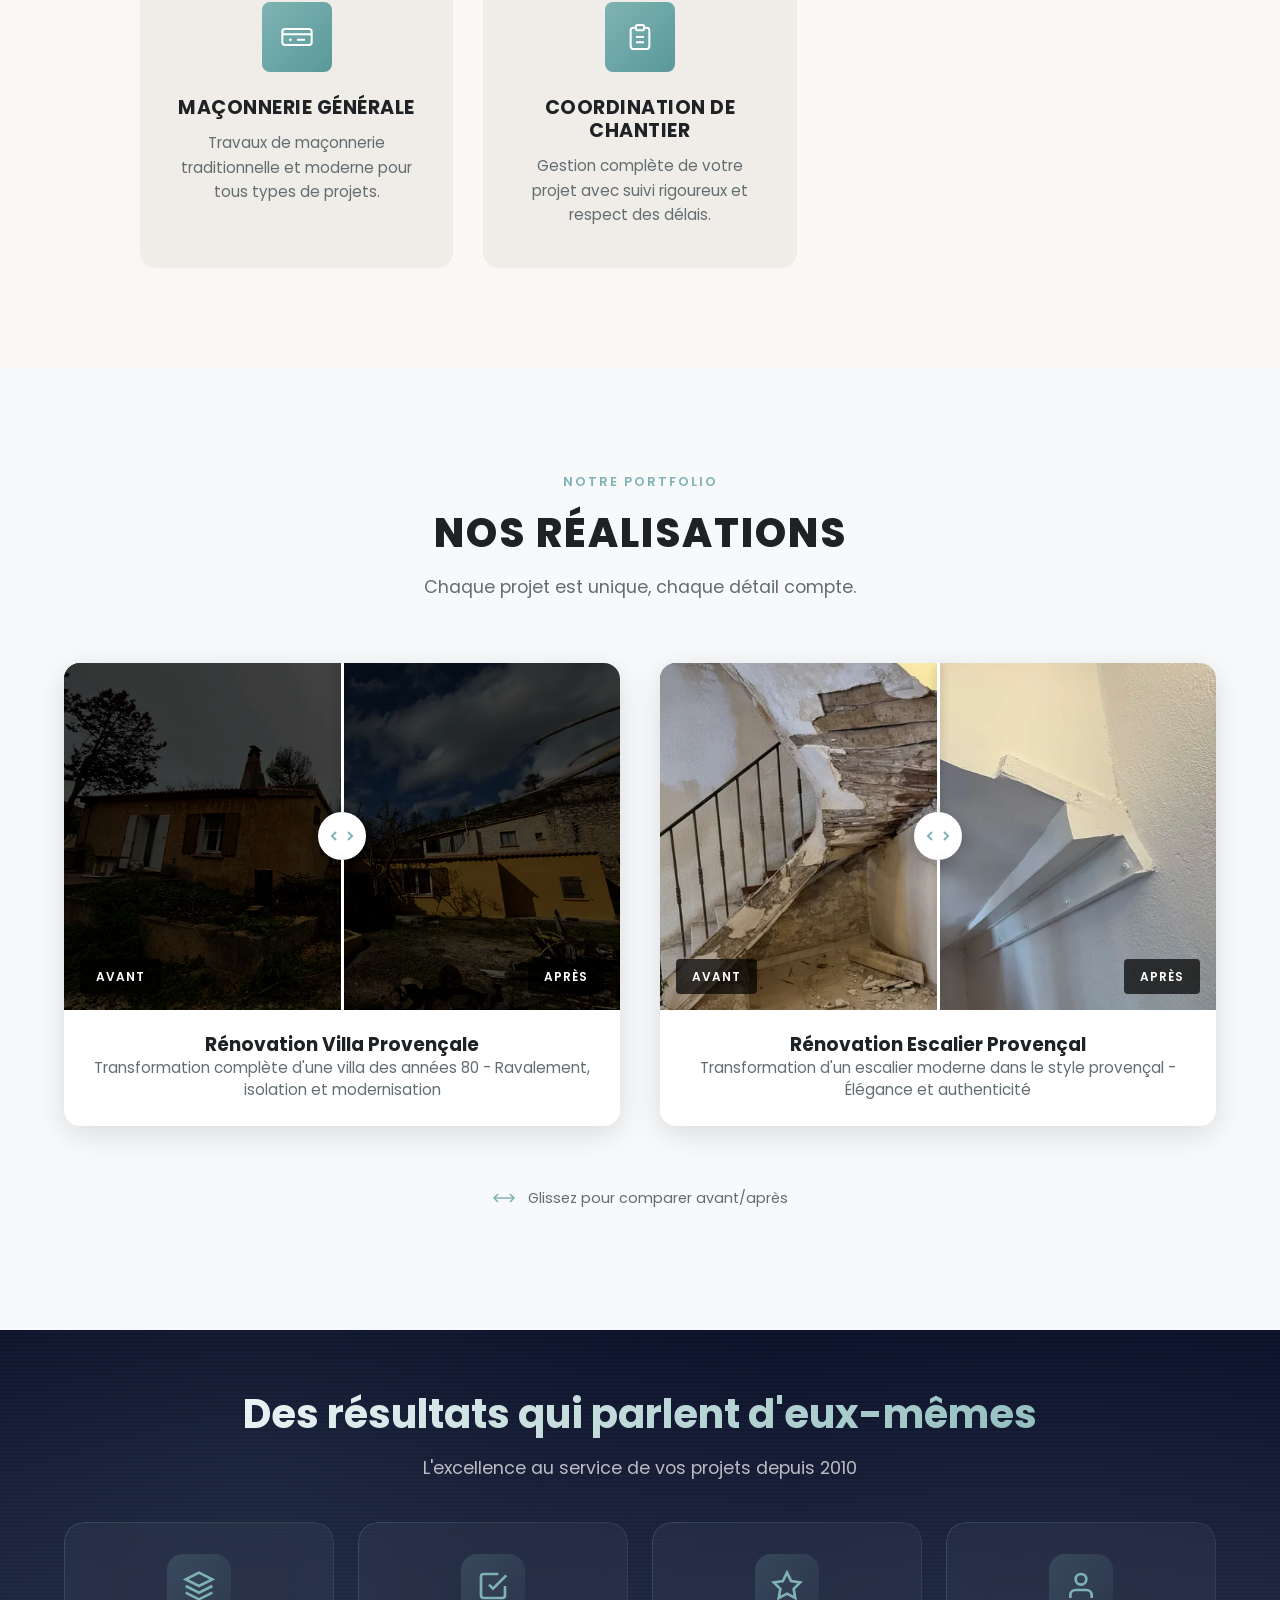
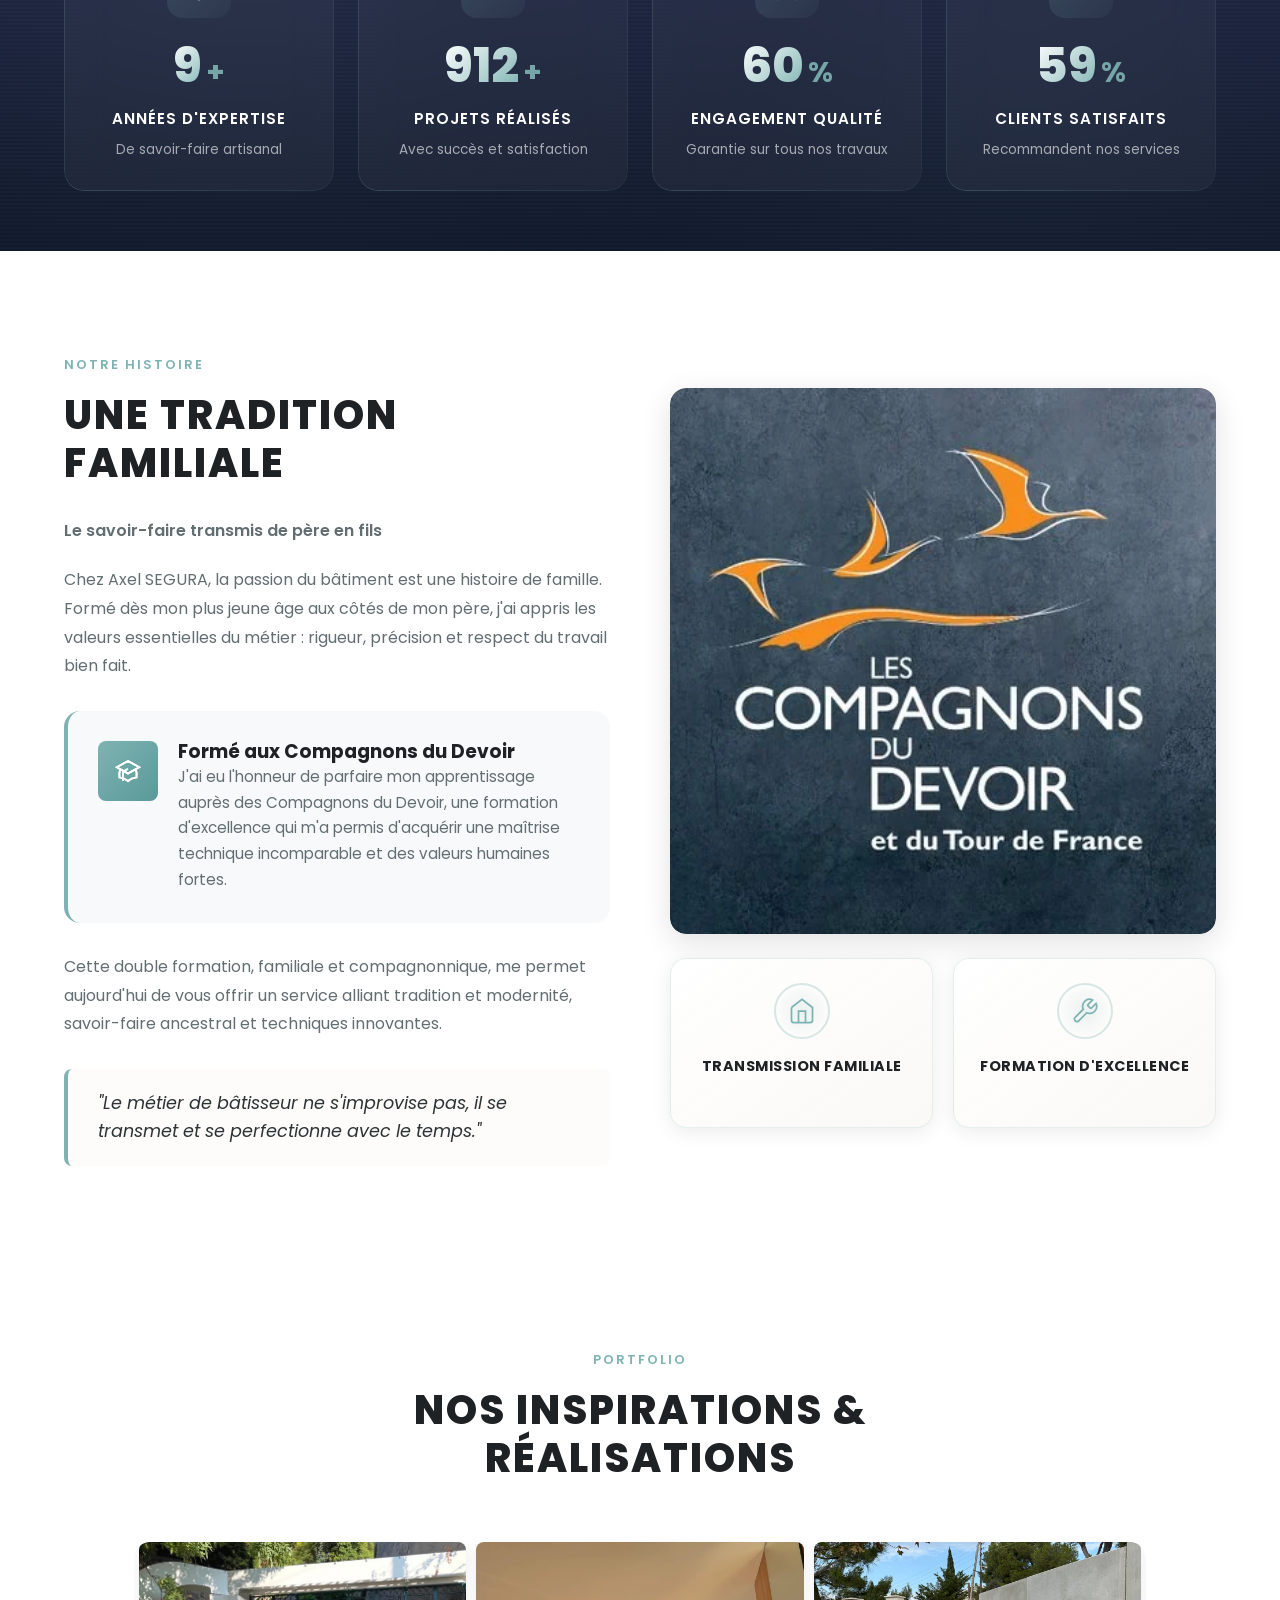
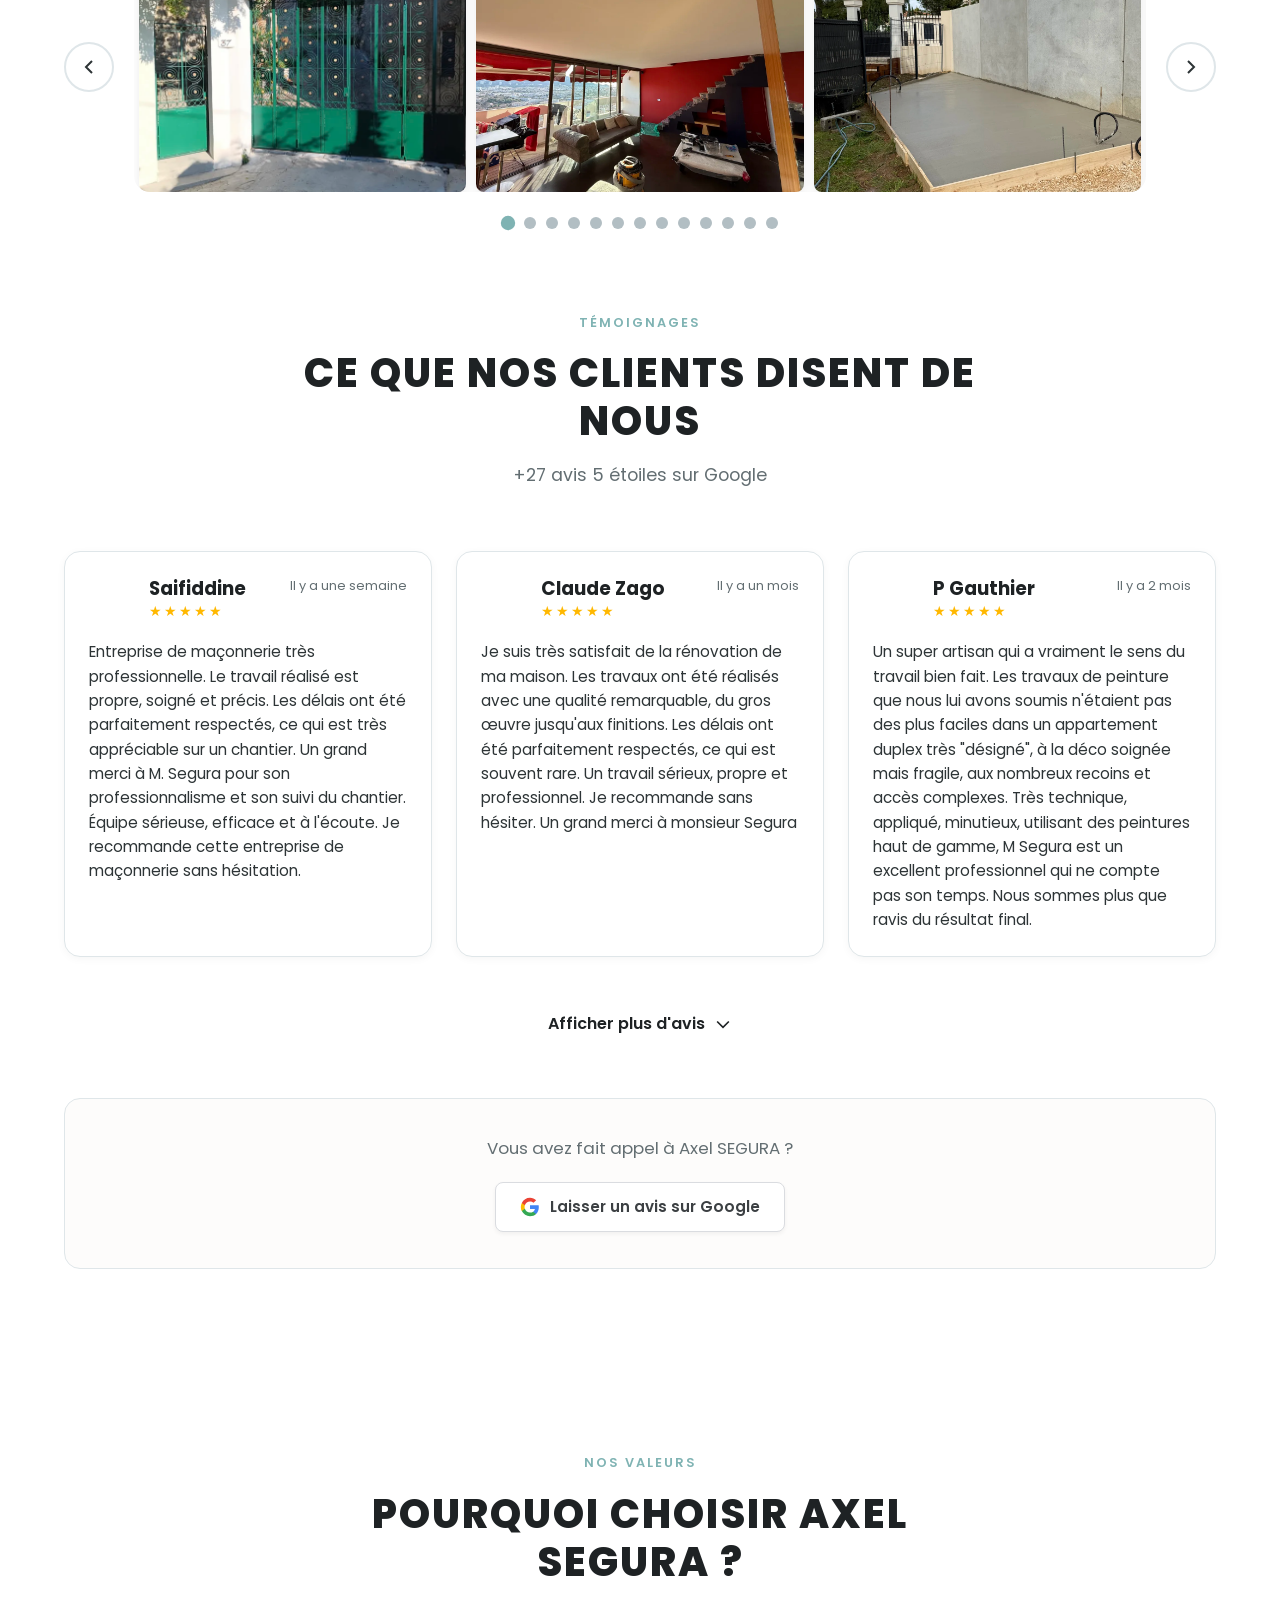
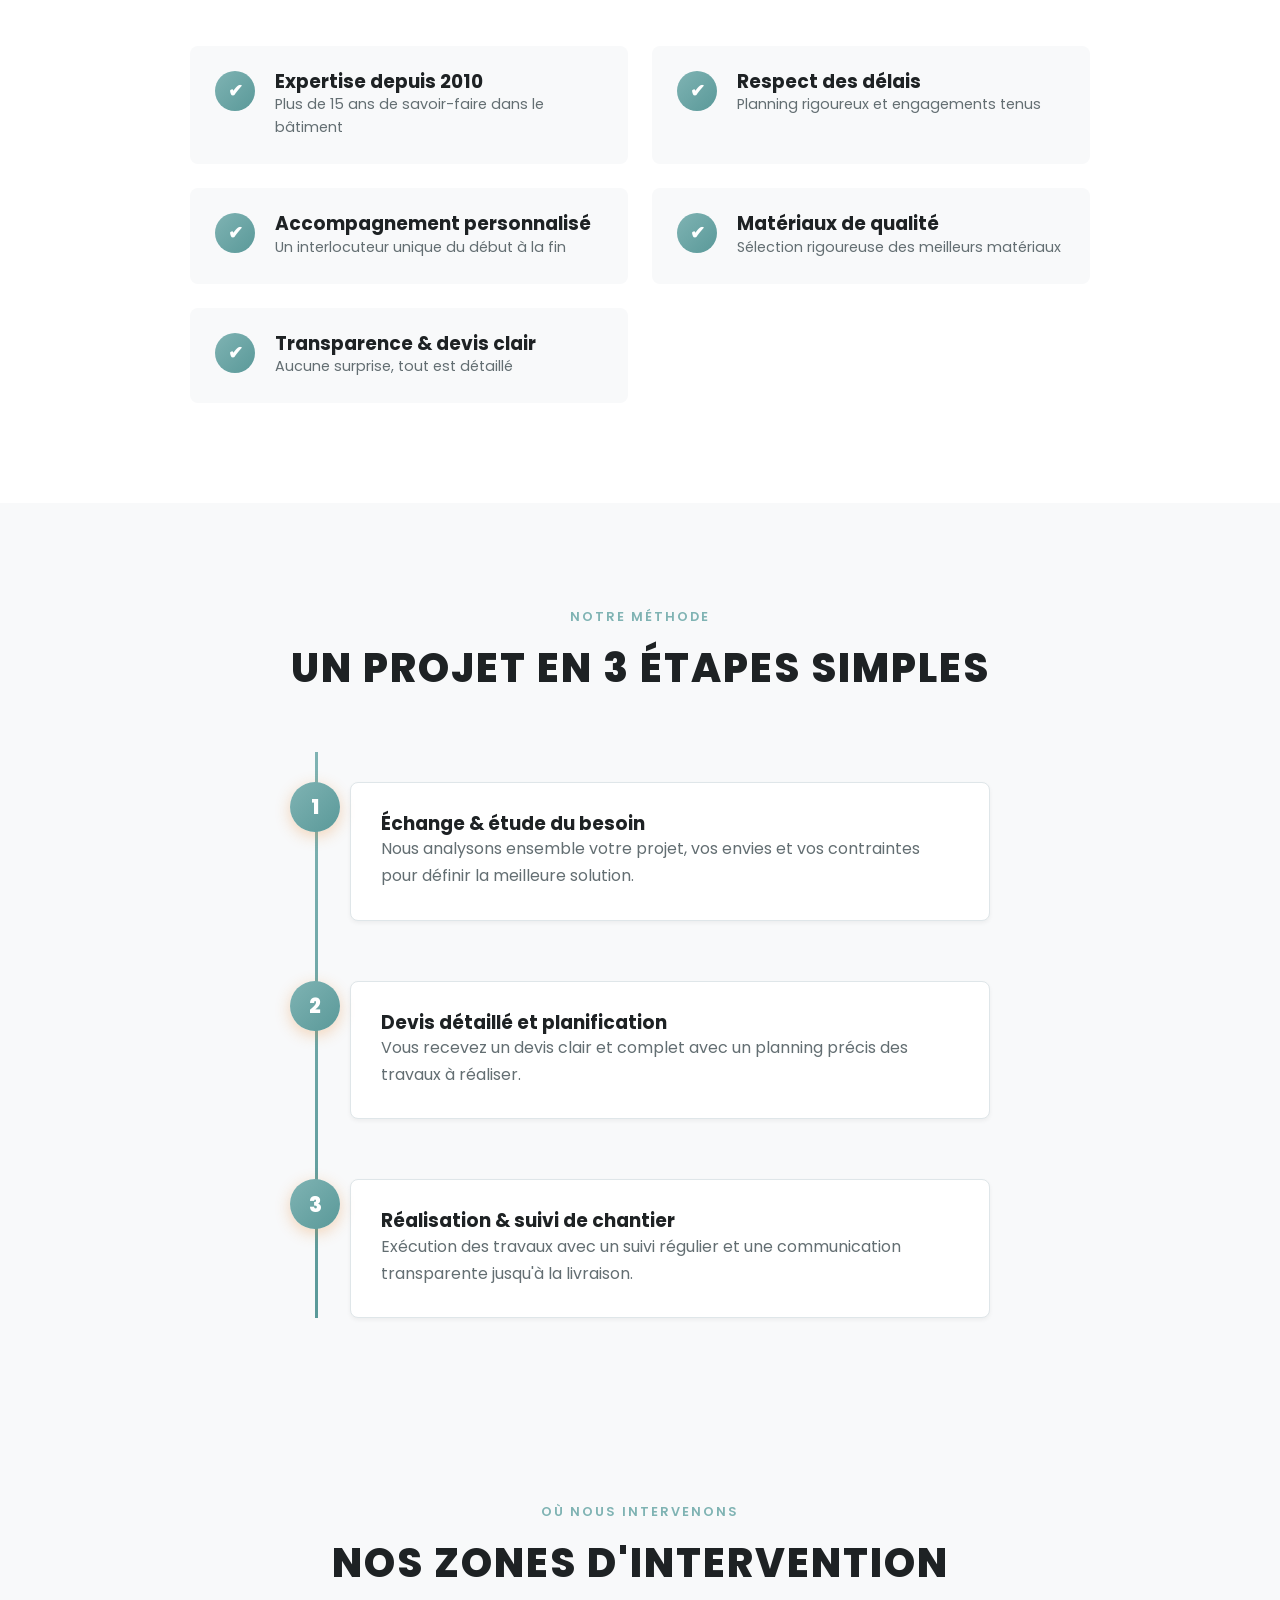
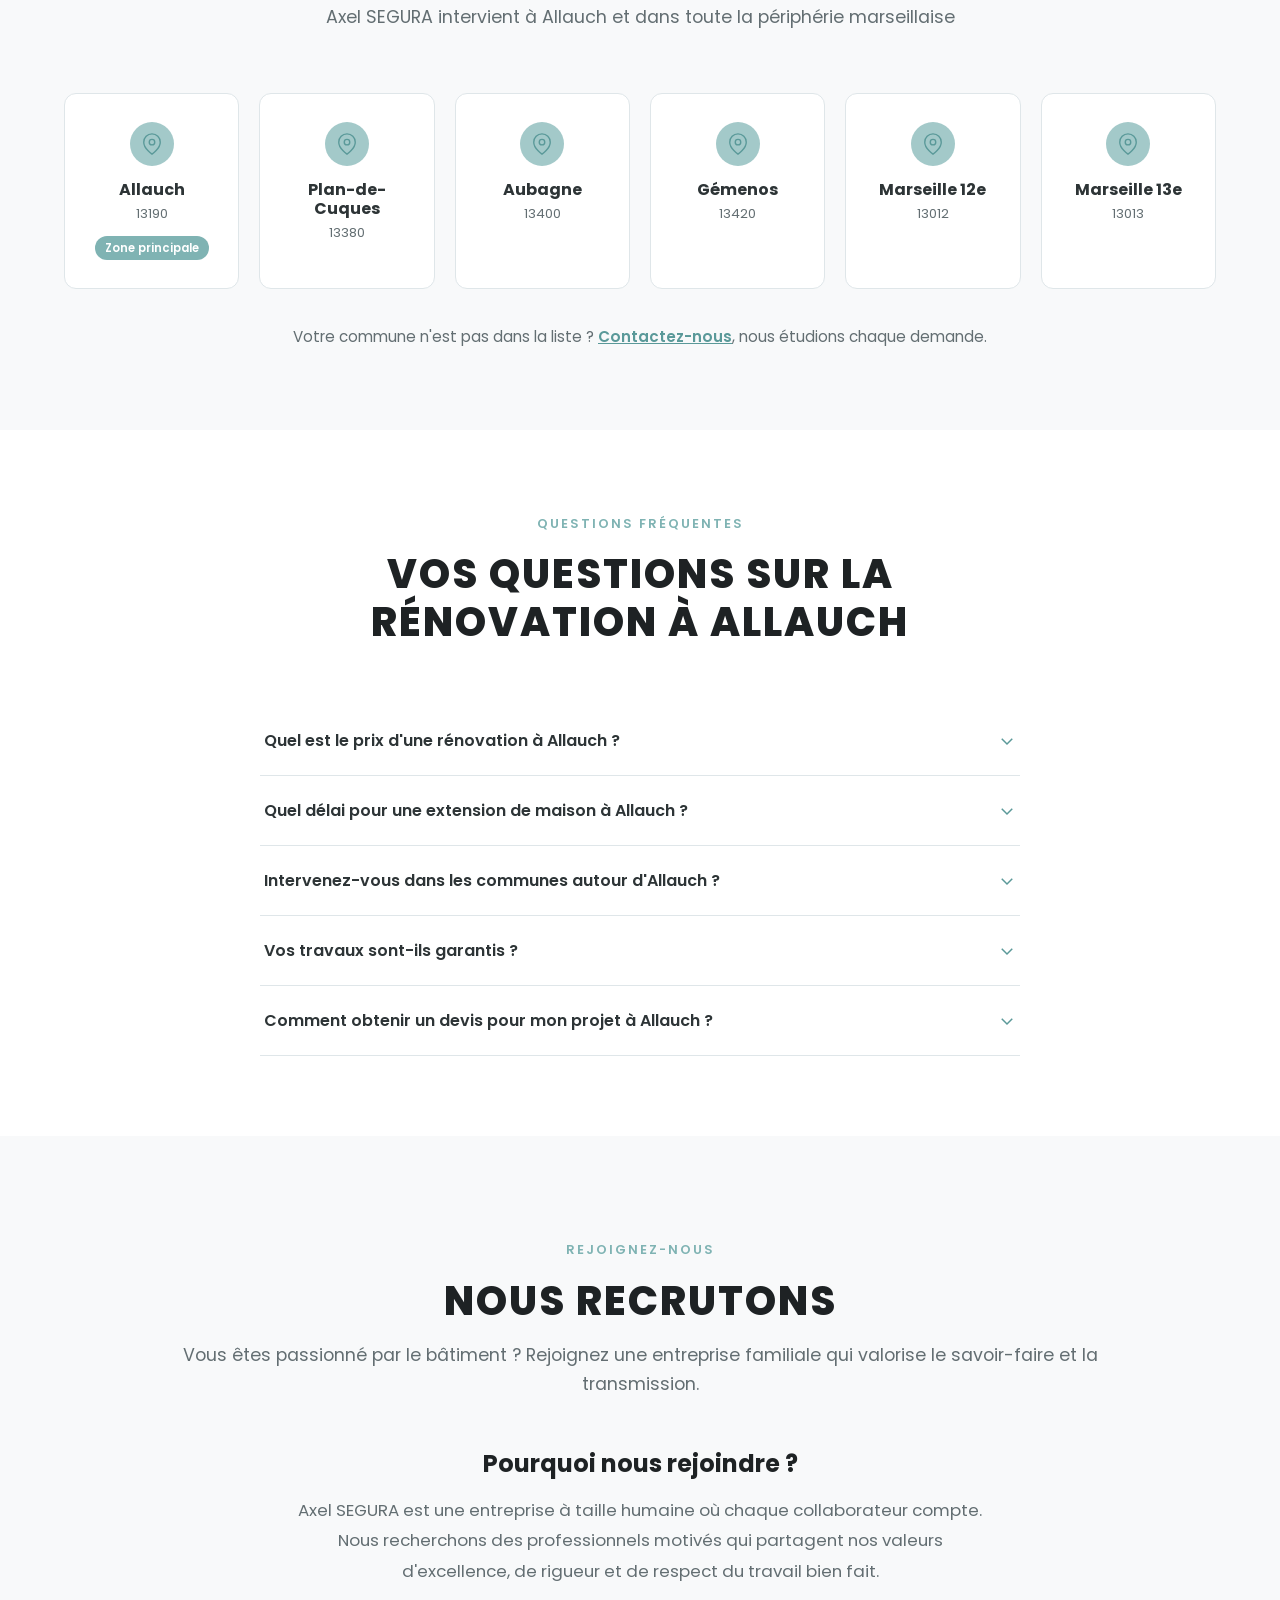
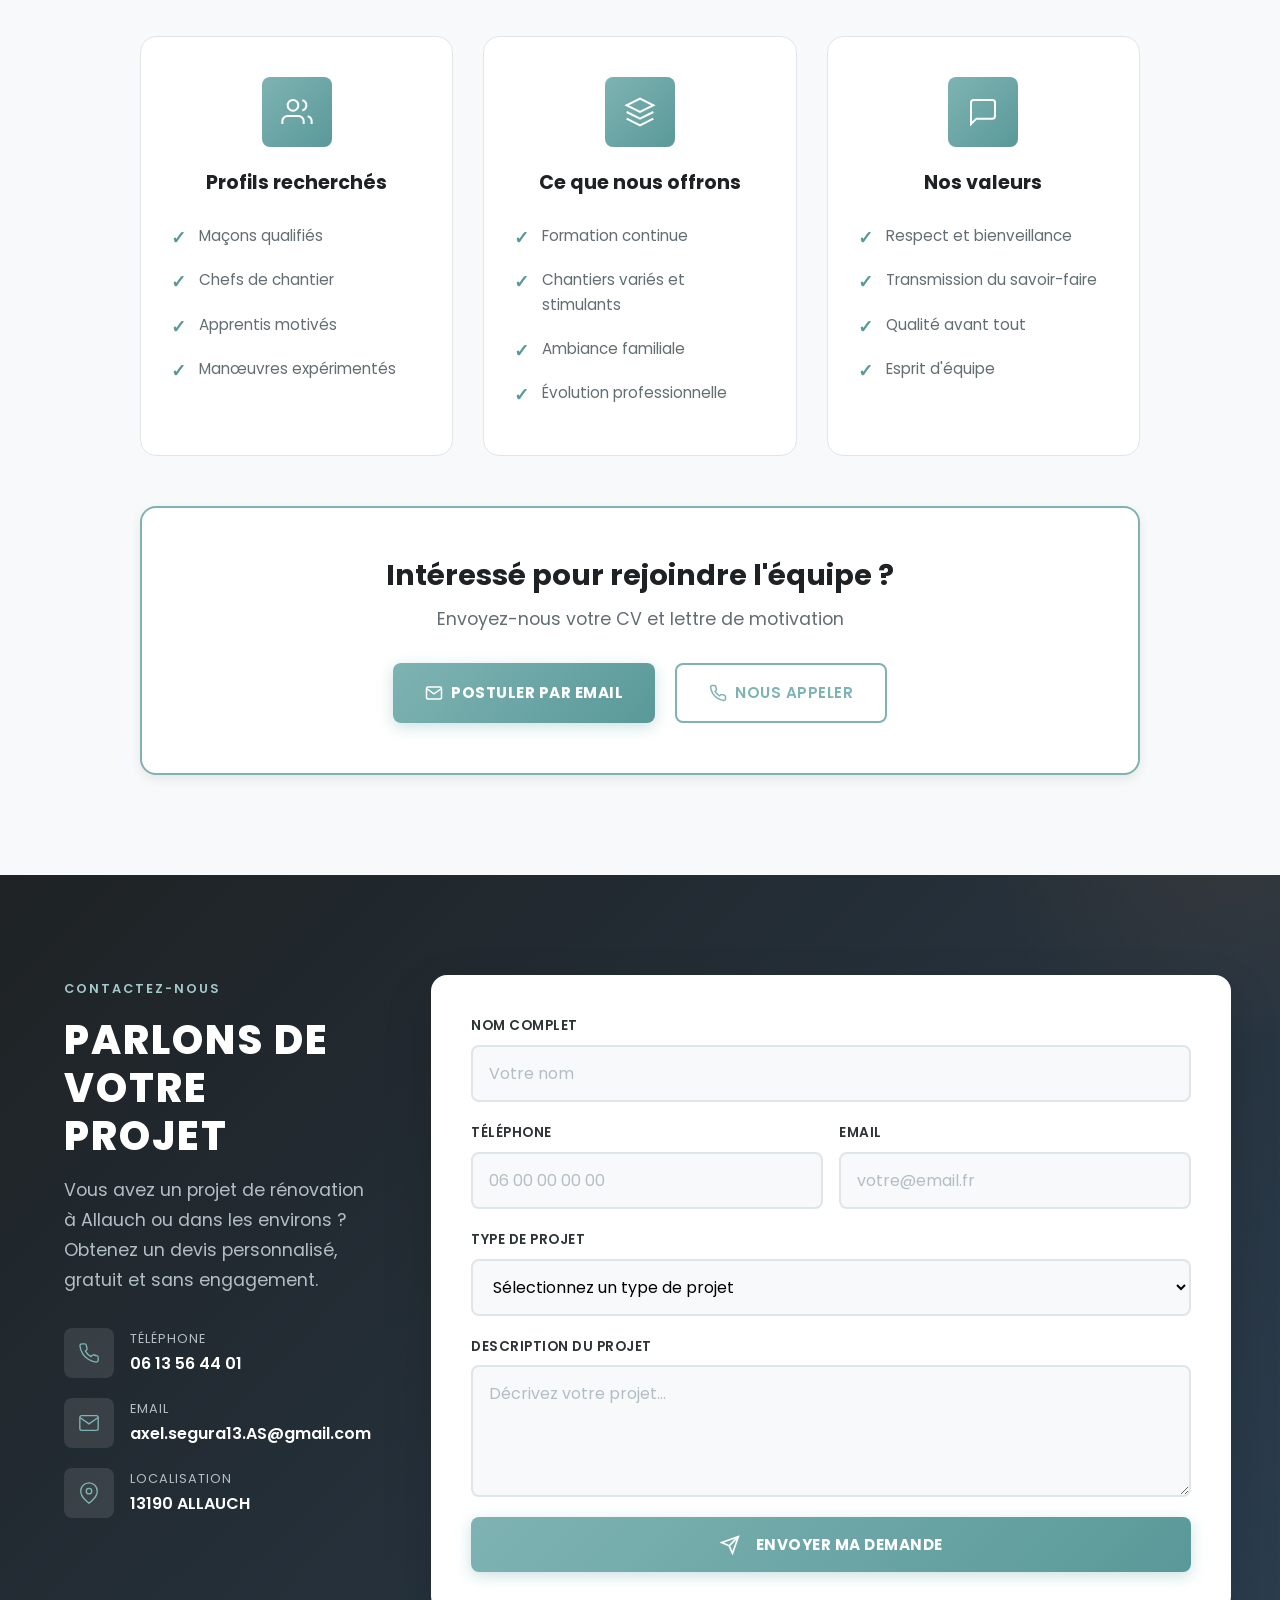
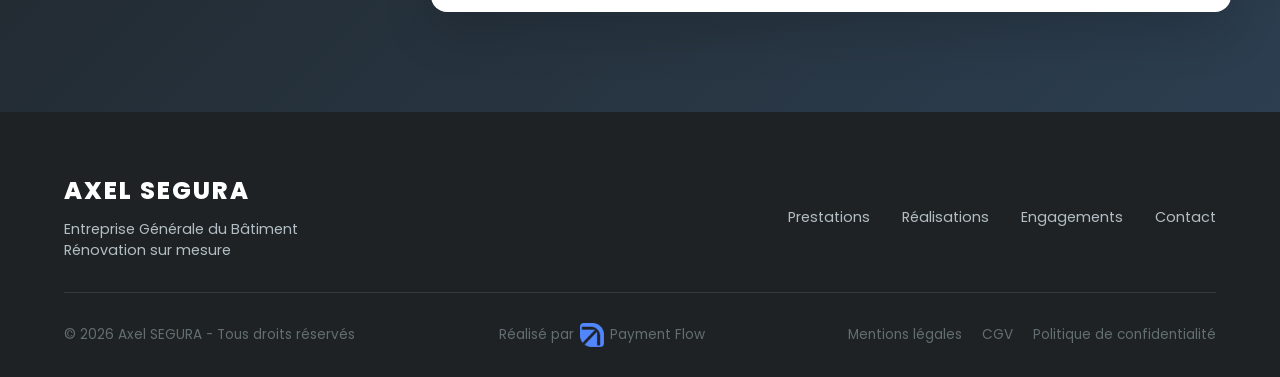
==== commit f671a87d: "Add sitemap.xml, robots.txt and FAQ section with schema - sitemap.xml lists all 5 pages for crawler " ====
--- a/index.html
+++ b/index.html
@@ -80,6 +80,54 @@
       }
     }
     </script>
+    <script type="application/ld+json">
+    {
+      "@context": "https://schema.org",
+      "@type": "FAQPage",
+      "mainEntity": [
+        {
+          "@type": "Question",
+          "name": "Quel est le prix d'une rénovation à Allauch ?",
+          "acceptedAnswer": {
+            "@type": "Answer",
+            "text": "Le prix dépend de la nature des travaux (rénovation complète, extension, maçonnerie...) et de la surface concernée. Axel SEGURA établit un devis gratuit et détaillé après une visite sur place à Allauch, sans engagement de votre part."
+          }
+        },
+        {
+          "@type": "Question",
+          "name": "Quel délai pour une extension de maison à Allauch ?",
+          "acceptedAnswer": {
+            "@type": "Answer",
+            "text": "Selon l'ampleur du projet, une extension prend généralement entre 2 et 4 mois, démarches administratives comprises (déclaration préalable ou permis de construire selon le PLU d'Allauch). Un planning précis vous est communiqué dès le devis signé."
+          }
+        },
+        {
+          "@type": "Question",
+          "name": "Intervenez-vous dans les communes autour d'Allauch ?",
+          "acceptedAnswer": {
+            "@type": "Answer",
+            "text": "Oui, en plus d'Allauch (13190), nous intervenons régulièrement à Plan-de-Cuques, Aubagne, Gémenos et dans les 12e et 13e arrondissements de Marseille. Contactez-nous pour vérifier la disponibilité sur votre commune."
+          }
+        },
+        {
+          "@type": "Question",
+          "name": "Vos travaux sont-ils garantis ?",
+          "acceptedAnswer": {
+            "@type": "Answer",
+            "text": "Oui, tous nos travaux sont couverts par une garantie décennale et une assurance responsabilité civile professionnelle, conformément à la réglementation française."
+          }
+        },
+        {
+          "@type": "Question",
+          "name": "Comment obtenir un devis pour mon projet à Allauch ?",
+          "acceptedAnswer": {
+            "@type": "Answer",
+            "text": "Vous pouvez nous appeler directement au 06 13 56 44 01 ou remplir le formulaire de contact en bas de page. Nous vous recontactons rapidement pour organiser une visite et établir un devis gratuit."
+          }
+        }
+      ]
+    }
+    </script>
 </head>
 <body>
     <!-- Navigation -->
@@ -936,6 +984,63 @@
             </div>
             <div class="zones-cta fade-up">
                 <p>Votre commune n'est pas dans la liste ? <a href="#contact">Contactez-nous</a>, nous étudions chaque demande.</p>
+            </div>
+        </div>
+    </section>
+
+    <!-- FAQ Section -->
+    <section class="faq-section" id="faq">
+        <div class="container">
+            <div class="section-header fade-up">
+                <span class="section-tag">Questions fréquentes</span>
+                <h2 class="section-title">VOS QUESTIONS SUR LA RÉNOVATION À ALLAUCH</h2>
+            </div>
+            <div class="faq-list fade-up">
+                <div class="faq-item">
+                    <button class="faq-question" aria-expanded="false">
+                        <span>Quel est le prix d'une rénovation à Allauch ?</span>
+                        <svg viewBox="0 0 24 24" fill="none" stroke="currentColor" stroke-width="2"><path d="M19 9l-7 7-7-7"/></svg>
+                    </button>
+                    <div class="faq-answer">
+                        <p>Le prix dépend de la nature des travaux (rénovation complète, extension, maçonnerie...) et de la surface concernée. Axel SEGURA établit un devis gratuit et détaillé après une visite sur place à Allauch, sans engagement de votre part.</p>
+                    </div>
+                </div>
+                <div class="faq-item">
+                    <button class="faq-question" aria-expanded="false">
+                        <span>Quel délai pour une extension de maison à Allauch ?</span>
+                        <svg viewBox="0 0 24 24" fill="none" stroke="currentColor" stroke-width="2"><path d="M19 9l-7 7-7-7"/></svg>
+                    </button>
+                    <div class="faq-answer">
+                        <p>Selon l'ampleur du projet, une extension prend généralement entre 2 et 4 mois, démarches administratives comprises (déclaration préalable ou permis de construire selon le PLU d'Allauch). Un planning précis vous est communiqué dès le devis signé.</p>
+                    </div>
+                </div>
+                <div class="faq-item">
+                    <button class="faq-question" aria-expanded="false">
+                        <span>Intervenez-vous dans les communes autour d'Allauch ?</span>
+                        <svg viewBox="0 0 24 24" fill="none" stroke="currentColor" stroke-width="2"><path d="M19 9l-7 7-7-7"/></svg>
+                    </button>
+                    <div class="faq-answer">
+                        <p>Oui, en plus d'Allauch (13190), nous intervenons régulièrement à Plan-de-Cuques, Aubagne, Gémenos et dans les 12e et 13e arrondissements de Marseille. Contactez-nous pour vérifier la disponibilité sur votre commune.</p>
+                    </div>
+                </div>
+                <div class="faq-item">
+                    <button class="faq-question" aria-expanded="false">
+                        <span>Vos travaux sont-ils garantis ?</span>
+                        <svg viewBox="0 0 24 24" fill="none" stroke="currentColor" stroke-width="2"><path d="M19 9l-7 7-7-7"/></svg>
+                    </button>
+                    <div class="faq-answer">
+                        <p>Oui, tous nos travaux sont couverts par une garantie décennale et une assurance responsabilité civile professionnelle, conformément à la réglementation française.</p>
+                    </div>
+                </div>
+                <div class="faq-item">
+                    <button class="faq-question" aria-expanded="false">
+                        <span>Comment obtenir un devis pour mon projet à Allauch ?</span>
+                        <svg viewBox="0 0 24 24" fill="none" stroke="currentColor" stroke-width="2"><path d="M19 9l-7 7-7-7"/></svg>
+                    </button>
+                    <div class="faq-answer">
+                        <p>Vous pouvez nous appeler directement au 06 13 56 44 01 ou remplir le formulaire de contact en bas de page. Nous vous recontactons rapidement pour organiser une visite et établir un devis gratuit.</p>
+                    </div>
+                </div>
             </div>
         </div>
     </section>
@@ -1443,6 +1548,29 @@
             }, { passive: true });
         }
 
+        // FAQ Accordion
+        document.querySelectorAll('.faq-question').forEach(function(btn) {
+            btn.addEventListener('click', function() {
+                const answer = this.nextElementSibling;
+                const isOpen = this.getAttribute('aria-expanded') === 'true';
+
+                document.querySelectorAll('.faq-question').forEach(function(otherBtn) {
+                    if (otherBtn !== btn) {
+                        otherBtn.setAttribute('aria-expanded', 'false');
+                        otherBtn.nextElementSibling.style.maxHeight = null;
+                    }
+                });
+
+                if (isOpen) {
+                    this.setAttribute('aria-expanded', 'false');
+                    answer.style.maxHeight = null;
+                } else {
+                    this.setAttribute('aria-expanded', 'true');
+                    answer.style.maxHeight = answer.scrollHeight + 'px';
+                }
+            });
+        });
+
         // Show More Testimonials
         const showMoreBtn = document.getElementById('showMoreTestimonials');
         if (showMoreBtn) {
--- a/styles.css
+++ b/styles.css
@@ -1882,6 +1882,63 @@
     text-decoration: underline;
 }
 
+/* FAQ Section */
+.faq-section {
+    padding: 80px 0;
+    background: var(--color-white);
+}
+
+.faq-list {
+    max-width: 760px;
+    margin: 48px auto 0;
+}
+
+.faq-item {
+    border-bottom: 1px solid var(--color-border);
+}
+
+.faq-question {
+    width: 100%;
+    display: flex;
+    justify-content: space-between;
+    align-items: center;
+    gap: 16px;
+    background: none;
+    border: none;
+    cursor: pointer;
+    padding: 22px 4px;
+    text-align: left;
+    font-family: var(--font-body);
+    font-size: 1rem;
+    font-weight: 600;
+    color: var(--color-anthracite);
+}
+
+.faq-question svg {
+    width: 18px;
+    height: 18px;
+    flex-shrink: 0;
+    color: var(--color-accent-dark);
+    transition: transform 0.3s ease;
+}
+
+.faq-question[aria-expanded="true"] svg {
+    transform: rotate(180deg);
+}
+
+.faq-answer {
+    max-height: 0;
+    overflow: hidden;
+    transition: max-height 0.3s ease;
+}
+
+.faq-answer p {
+    padding: 0 4px 22px;
+    color: var(--color-gray);
+    line-height: 1.7;
+    font-size: 0.95rem;
+}
+
 /* Gallery Carousel */
 .gallery-carousel {
     margin-top: 0;
